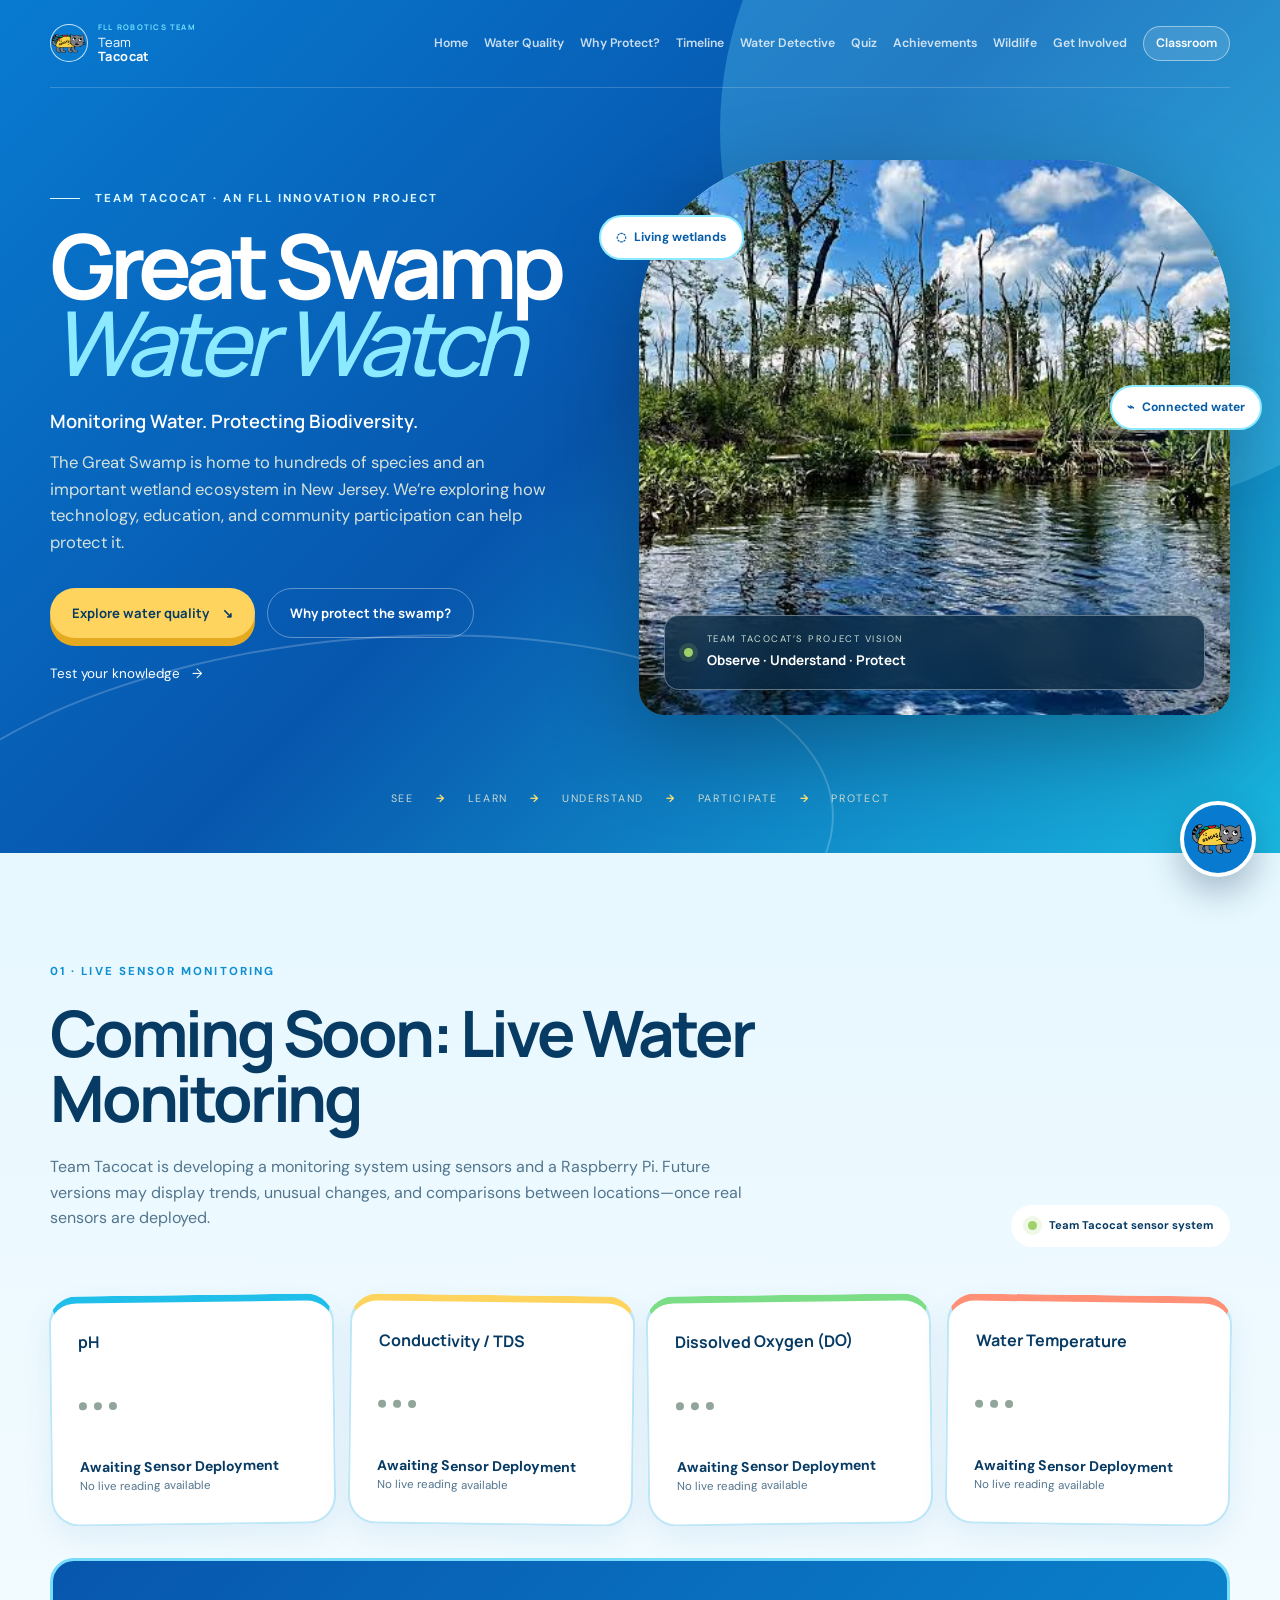
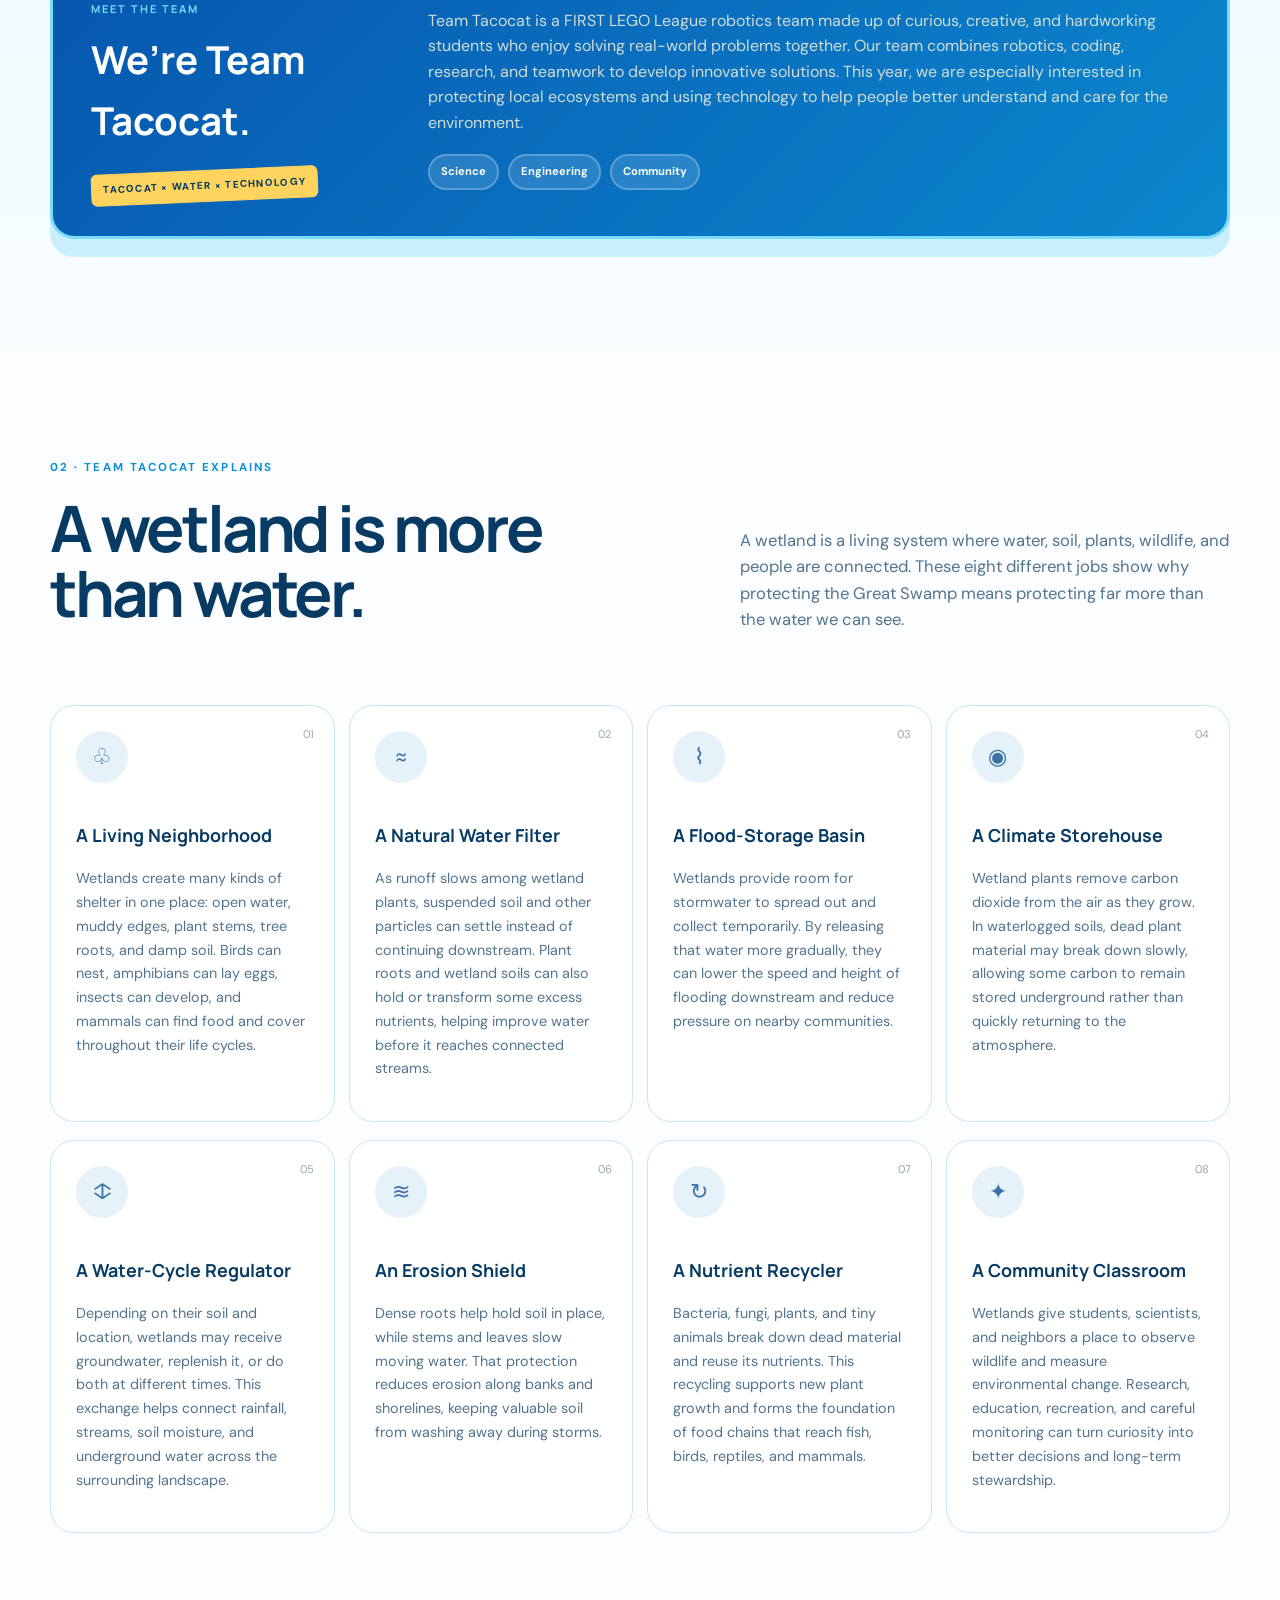
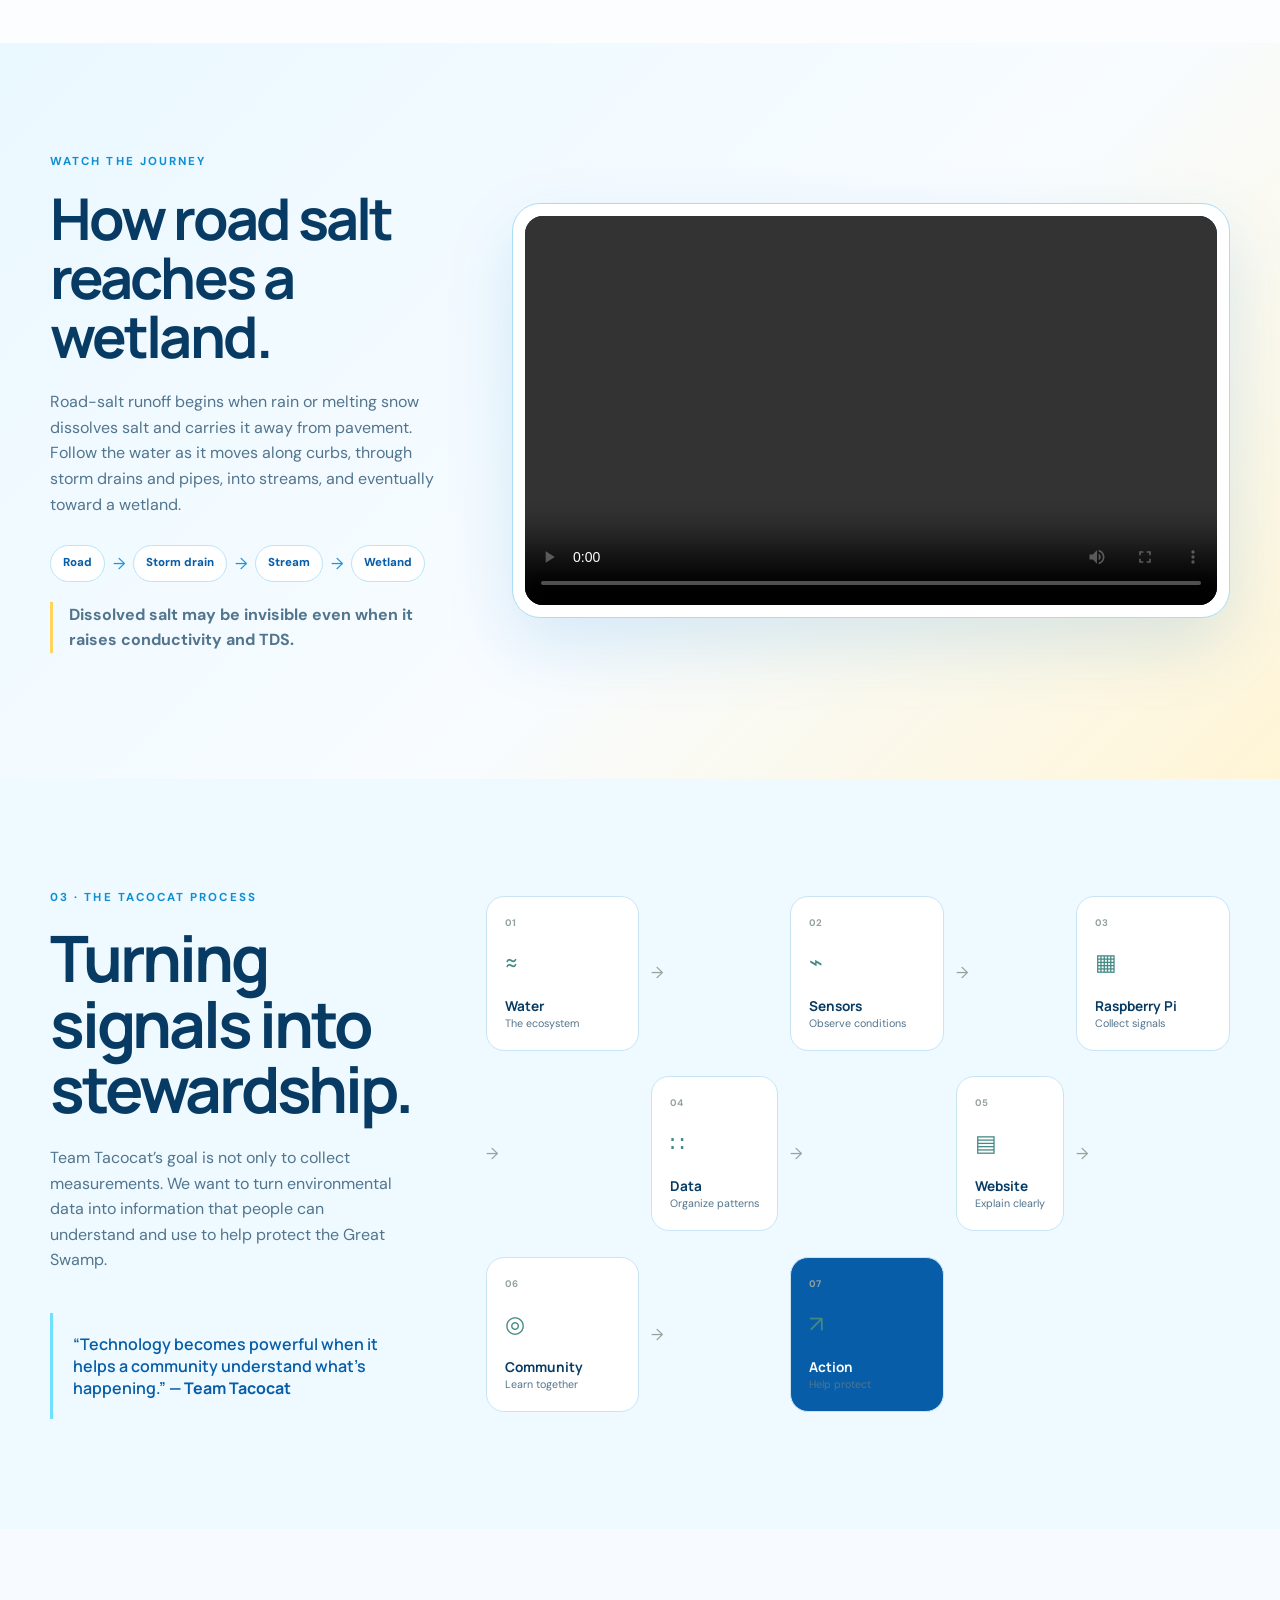
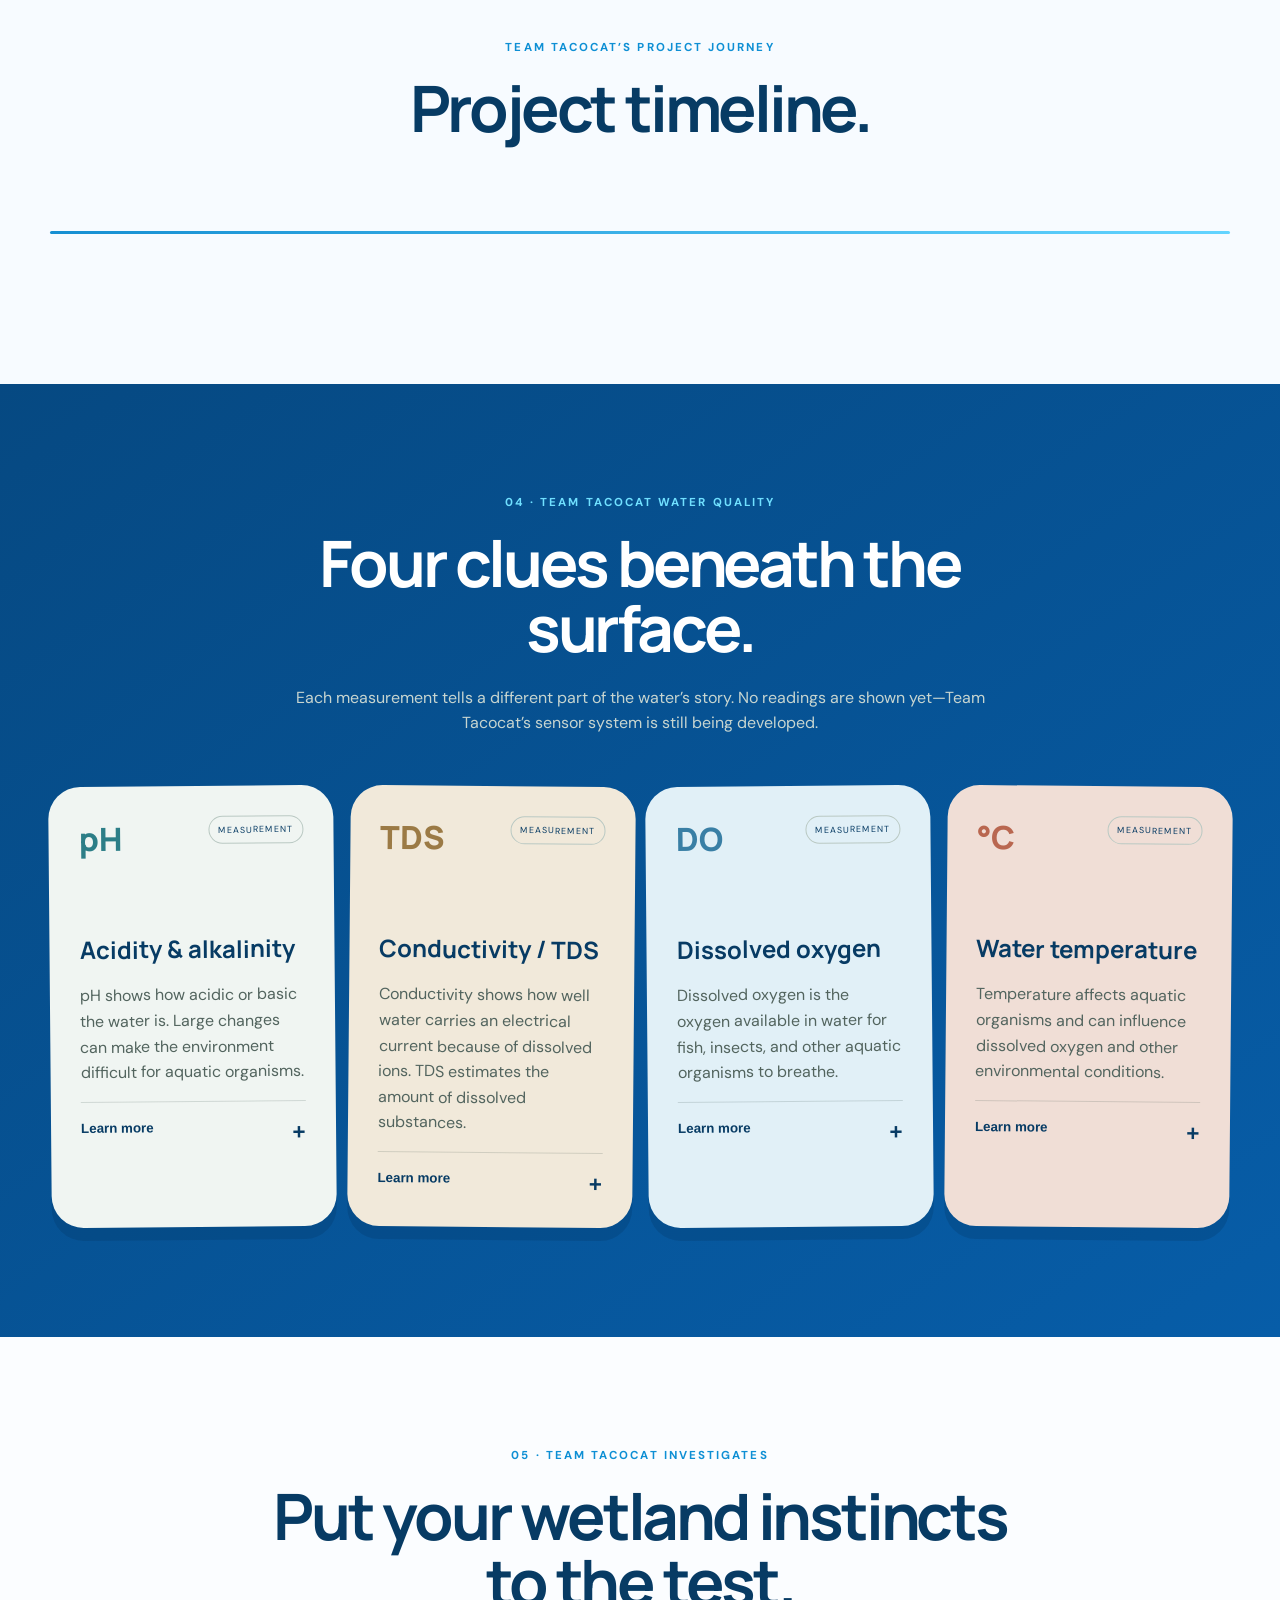
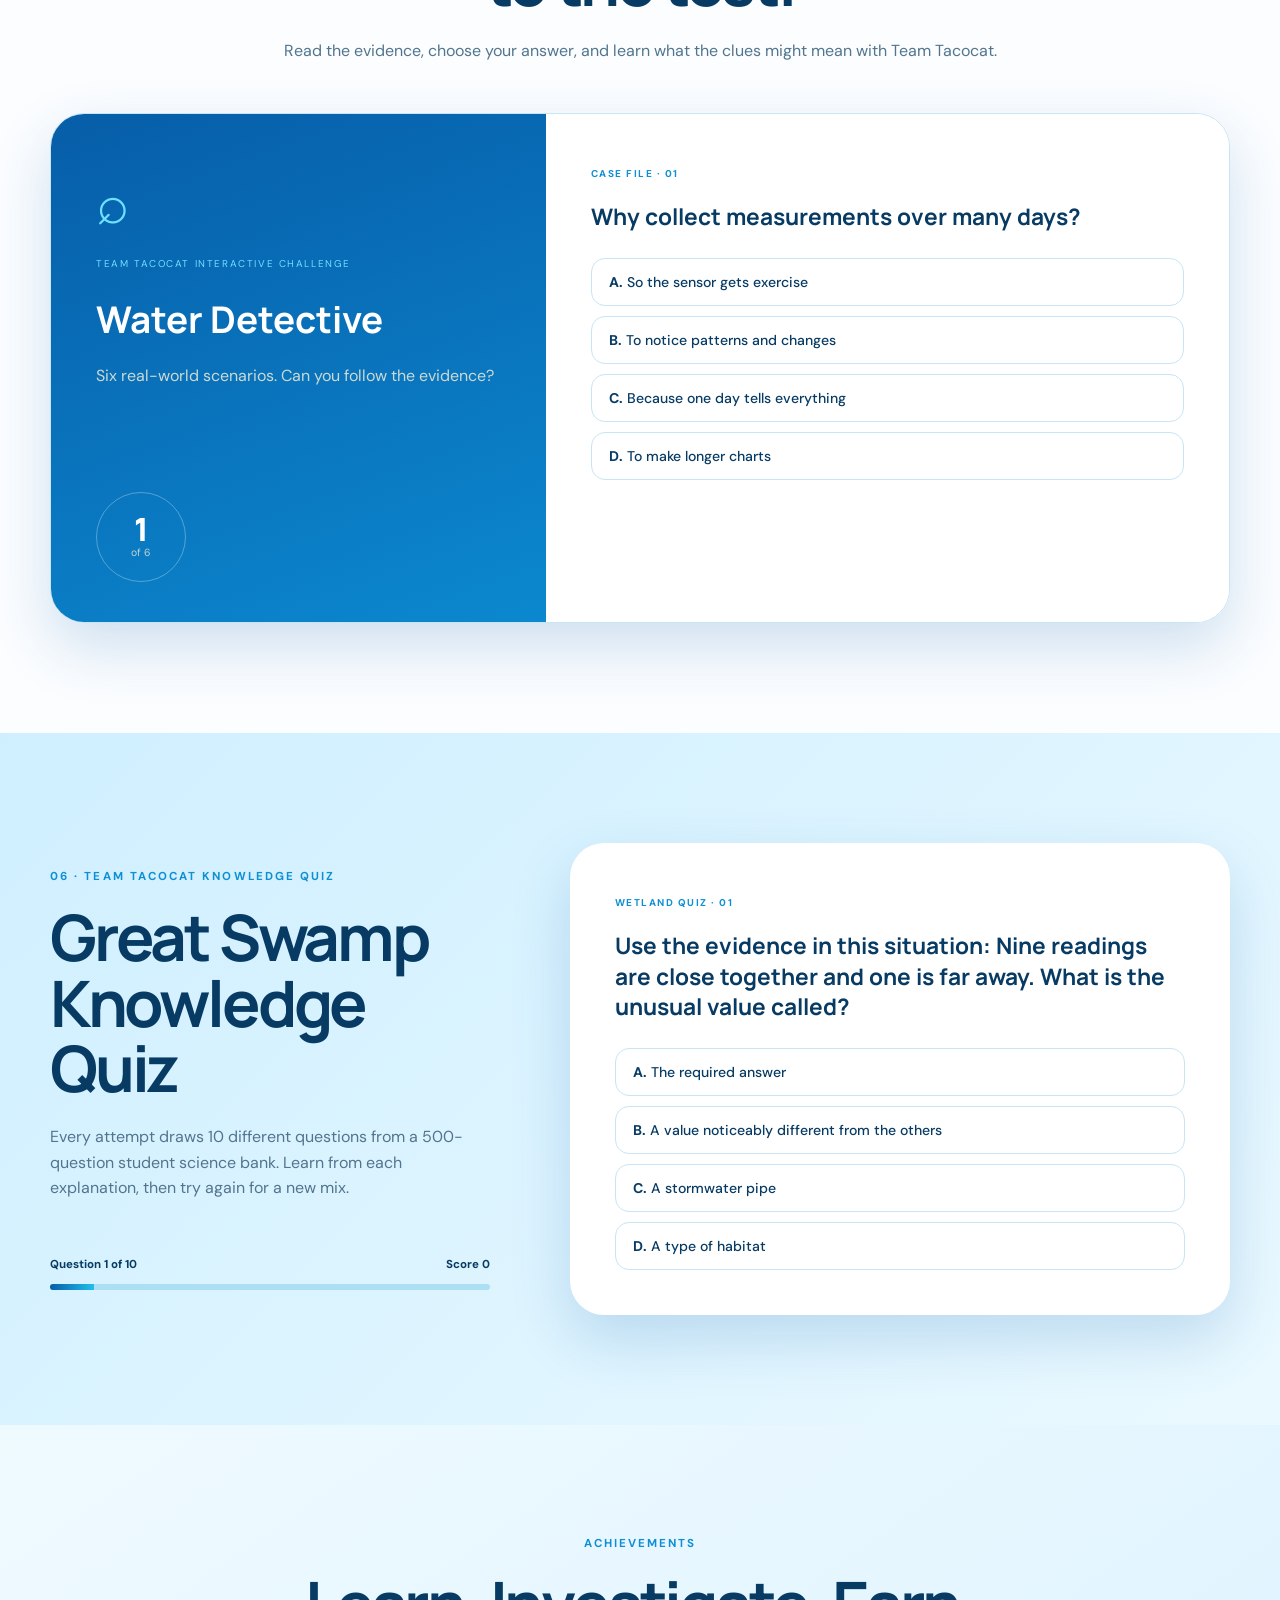
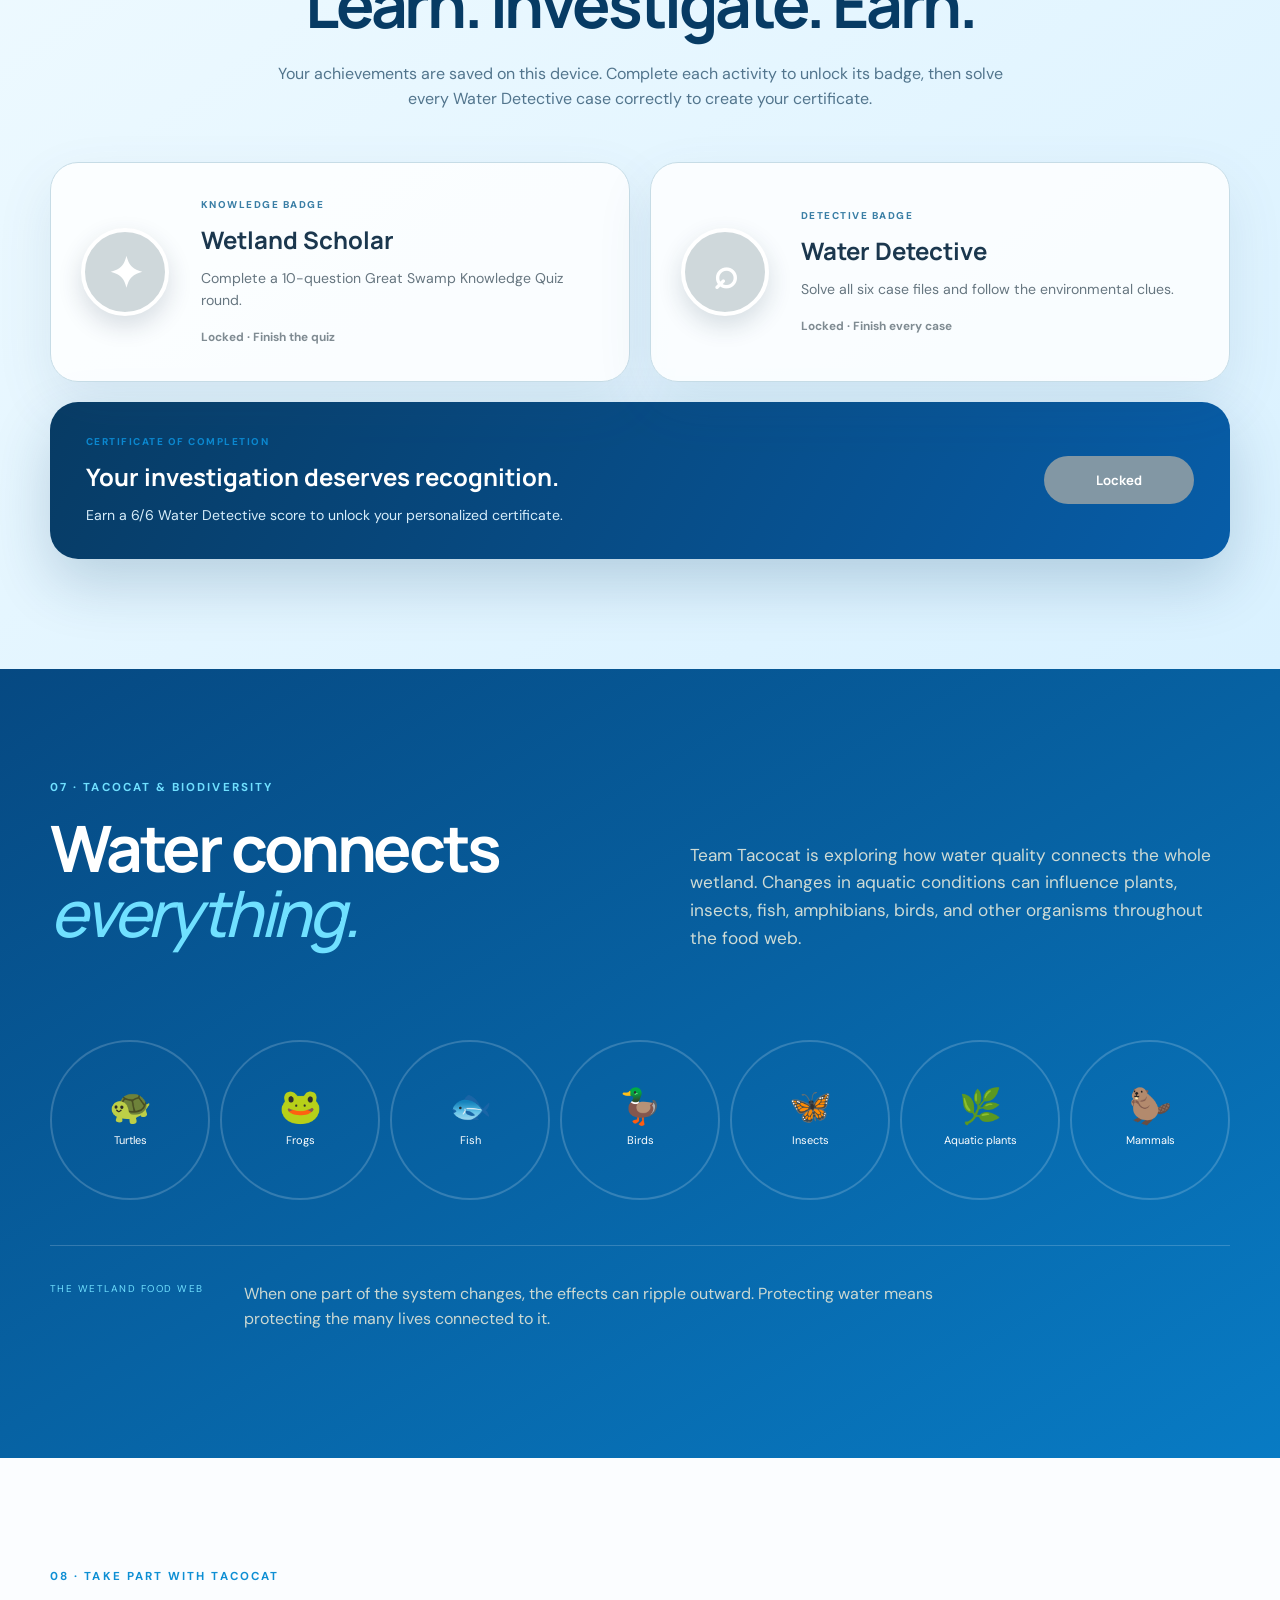
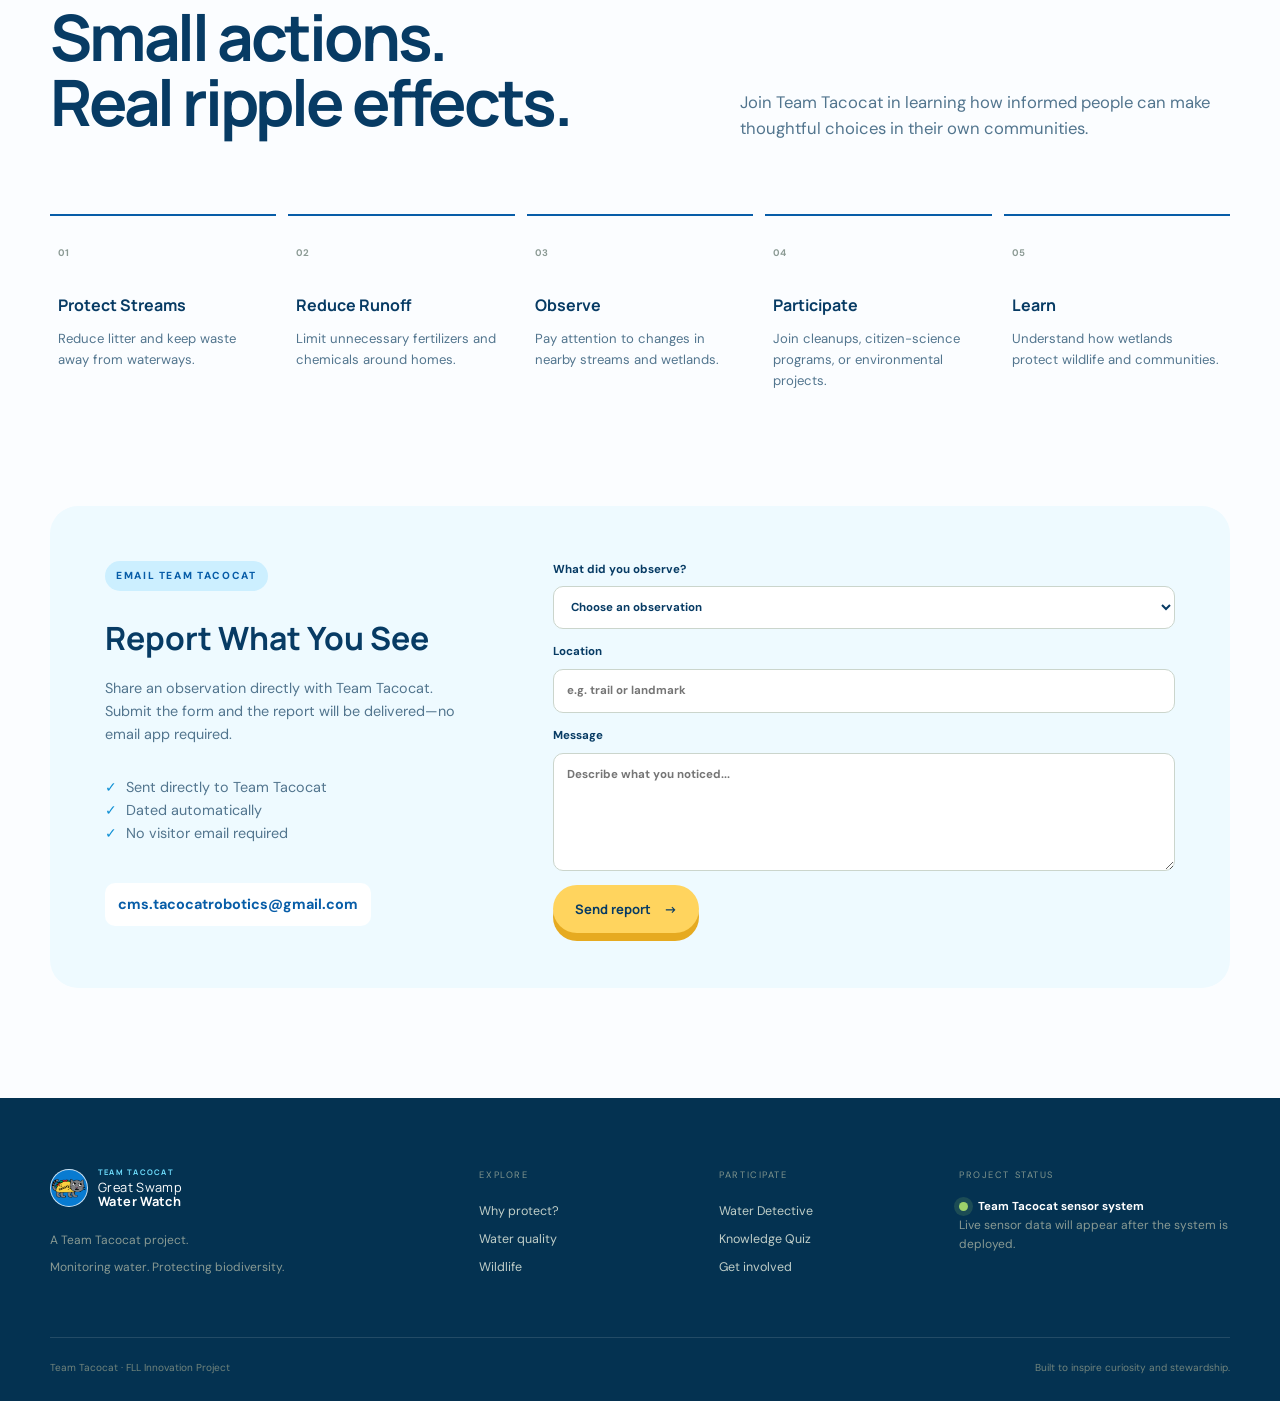
==== index.html @ 96c23ba5 "Fix TacoChat voice request cancellation and transcripts" ====
<!DOCTYPE html>
<html lang="en">
<head>
  <meta charset="utf-8">
  <meta name="viewport" content="width=device-width,initial-scale=1">
  <meta name="theme-color" content="#075da8">
  <meta name="description" content="Team Tacocat explores how water monitoring, education, and community action can help protect New Jersey's Great Swamp.">
  <meta name="apple-mobile-web-app-capable" content="yes">
  <meta name="apple-mobile-web-app-status-bar-style" content="default">
  <meta name="apple-mobile-web-app-title" content="Water Watch">
  <title>Great Swamp Water Watch | Team Tacocat</title>
  <link rel="preconnect" href="https://fonts.googleapis.com">
  <link rel="preconnect" href="https://fonts.gstatic.com" crossorigin>
  <link href="https://fonts.googleapis.com/css2?family=DM+Sans:wght@400;500;600;700&family=Manrope:wght@500;600;700;800&display=swap" rel="stylesheet">
  <link rel="icon" type="image/png" href="assets/pwa-icon-192.png">
  <link rel="manifest" href="manifest.webmanifest">
  <link rel="apple-touch-icon" href="assets/pwa-icon-192.png">
  <link rel="stylesheet" href="styles.css?v=9">
  <link rel="stylesheet" href="timeline.css">
  <link rel="stylesheet" href="monitor-modal.css?v=6">
  <link rel="stylesheet" href="tacochat.css?v=10">
</head>
<body>
  <a class="skip" href="#main">Skip to content</a>
  <header class="site-header" id="home">
    <nav class="nav wrap" aria-label="Primary navigation">
      <a class="brand" href="#home" aria-label="Team Tacocat home"><span class="brand-mark brand-mascot" aria-hidden="true"><img src="assets/tacocat-right.png" alt=""></span><span><small>FLL ROBOTICS TEAM</small>Team<br><b>Tacocat</b></span></a>
      <button class="menu-toggle" type="button" aria-expanded="false" aria-controls="nav-links"><span></span><span></span><span></span><span class="sr-only">Open menu</span></button>
      <div class="nav-links" id="nav-links">
        <a href="#home">Home</a><a href="#quality">Water Quality</a><a href="#protect">Why Protect?</a><a href="#timeline">Timeline</a><a href="#detective">Water Detective</a><a href="#quiz">Quiz</a><a href="#achievements">Achievements</a><a href="#wildlife">Wildlife</a><a href="#involved">Get Involved</a><a class="classroom-open" href="classroom.html">Classroom</a><button class="pwa-install" id="pwa-install" type="button" hidden>Install app</button>
      </div>
    </nav>
  </header>

  <main id="main">
    <section class="hero section-pad">
      <div class="hero-glow"></div>
      <div class="wrap hero-grid">
        <div class="hero-copy reveal">
          <div class="eyebrow"><span></span> Team Tacocat · An FLL Innovation Project</div>
          <h1>Great Swamp<br><em>Water Watch</em></h1>
          <p class="hero-tag">Monitoring Water. Protecting Biodiversity.</p>
          <p class="hero-text">The Great Swamp is home to hundreds of species and an important wetland ecosystem in New Jersey. We’re exploring how technology, education, and community participation can help protect it.</p>
          <div class="hero-actions"><a class="button primary" href="#quality">Explore water quality <span>↘</span></a><a class="button ghost" href="#protect">Why protect the swamp?</a></div>
          <a class="text-link" href="#detective">Test your knowledge <span>→</span></a>
        </div>
        <div class="hero-visual reveal delay-1">
          <div class="photo-frame"><img id="hero-image" src="assets/wetland.png" alt="A lush green wetland landscape in the Great Swamp" onerror="this.closest('.photo-frame').classList.add('fallback')"><div class="fallback-art"><div class="sun"></div><div class="reed r1"></div><div class="reed r2"></div><div class="reed r3"></div><div class="water-line"></div></div><div class="visual-label"><span class="pulse"></span><div><small>TEAM TACOCAT’S PROJECT VISION</small><strong>Observe · Understand · Protect</strong></div></div></div>
          <div class="species-chip chip-one">◌ <span>Living wetlands</span></div><div class="species-chip chip-two">⌁ <span>Connected water</span></div>
        </div>
      </div>
      <div class="story-strip wrap" role="img" aria-label="Our story"><span>See</span><b>→</b><span>Learn</span><b>→</b><span>Understand</span><b>→</b><span>Participate</span><b>→</b><span>Protect</span></div>
    </section>

    <section class="section-pad protect" id="protect">
      <div class="wrap">
        <div class="section-head split reveal"><div><div class="kicker">02 · TEAM TACOCAT EXPLAINS</div><h2>A wetland is more than water.</h2></div><p>A wetland is a living system where water, soil, plants, wildlife, and people are connected. These eight different jobs show why protecting the Great Swamp means protecting far more than the water we can see.</p></div>
        <div class="benefit-grid">
          <article class="benefit reveal"><div class="icon-circle">♧</div><span>01</span><h3>A Living Neighborhood</h3><p>Wetlands create many kinds of shelter in one place: open water, muddy edges, plant stems, tree roots, and damp soil. Birds can nest, amphibians can lay eggs, insects can develop, and mammals can find food and cover throughout their life cycles.</p></article>
          <article class="benefit reveal delay-1"><div class="icon-circle">≈</div><span>02</span><h3>A Natural Water Filter</h3><p>As runoff slows among wetland plants, suspended soil and other particles can settle instead of continuing downstream. Plant roots and wetland soils can also hold or transform some excess nutrients, helping improve water before it reaches connected streams.</p></article>
          <article class="benefit reveal delay-2"><div class="icon-circle">⌇</div><span>03</span><h3>A Flood-Storage Basin</h3><p>Wetlands provide room for stormwater to spread out and collect temporarily. By releasing that water more gradually, they can lower the speed and height of flooding downstream and reduce pressure on nearby communities.</p></article>
          <article class="benefit reveal delay-3"><div class="icon-circle">◉</div><span>04</span><h3>A Climate Storehouse</h3><p>Wetland plants remove carbon dioxide from the air as they grow. In waterlogged soils, dead plant material may break down slowly, allowing some carbon to remain stored underground rather than quickly returning to the atmosphere.</p></article>
          <article class="benefit reveal"><div class="icon-circle">↕</div><span>05</span><h3>A Water-Cycle Regulator</h3><p>Depending on their soil and location, wetlands may receive groundwater, replenish it, or do both at different times. This exchange helps connect rainfall, streams, soil moisture, and underground water across the surrounding landscape.</p></article>
          <article class="benefit reveal delay-1"><div class="icon-circle">≋</div><span>06</span><h3>An Erosion Shield</h3><p>Dense roots help hold soil in place, while stems and leaves slow moving water. That protection reduces erosion along banks and shorelines, keeping valuable soil from washing away during storms.</p></article>
          <article class="benefit reveal delay-2"><div class="icon-circle">↻</div><span>07</span><h3>A Nutrient Recycler</h3><p>Bacteria, fungi, plants, and tiny animals break down dead material and reuse its nutrients. This recycling supports new plant growth and forms the foundation of food chains that reach fish, birds, reptiles, and mammals.</p></article>
          <article class="benefit reveal delay-3"><div class="icon-circle">✦</div><span>08</span><h3>A Community Classroom</h3><p>Wetlands give students, scientists, and neighbors a place to observe wildlife and measure environmental change. Research, education, recreation, and careful monitoring can turn curiosity into better decisions and long-term stewardship.</p></article>
        </div>
      </div>
    </section>

    <section class="section-pad runoff-story" id="runoff-story">
      <div class="wrap runoff-layout">
        <div class="runoff-copy reveal">
          <div class="kicker">WATCH THE JOURNEY</div>
          <h2>How road salt reaches a wetland.</h2>
          <p>Road-salt runoff begins when rain or melting snow dissolves salt and carries it away from pavement. Follow the water as it moves along curbs, through storm drains and pipes, into streams, and eventually toward a wetland.</p>
          <div class="runoff-facts" role="img" aria-label="Road salt runoff path"><span>Road</span><i>→</i><span>Storm drain</span><i>→</i><span>Stream</span><i>→</i><span>Wetland</span></div>
          <p class="runoff-note">Dissolved salt may be invisible even when it raises conductivity and TDS.</p>
        </div>
        <div class="runoff-video reveal delay-1">
          <video controls preload="metadata" playsinline aria-label="Animated explanation of how road salt runoff travels from roads to wetlands">
            <source src="assets/road-salt-runoff-animation.mp4" type="video/mp4">
            Your browser does not support embedded video.
          </video>
        </div>
      </div>
    </section>

    <section class="section-pad quality" id="quality">
      <div class="wrap">
        <div class="section-head centered reveal"><div class="kicker light">04 · TEAM TACOCAT WATER QUALITY</div><h2>Four clues beneath the surface.</h2><p>Each measurement tells a different part of the water’s story. No readings are shown yet—Team Tacocat’s sensor system is still being developed.</p></div>
        <div class="quality-grid">
          <article class="quality-card reveal" data-color="blue"><div class="quality-top"><span class="quality-symbol">pH</span><span class="status-dot">MEASUREMENT</span></div><h3>Acidity &amp; alkalinity</h3><p>pH shows how acidic or basic the water is. Large changes can make the environment difficult for aquatic organisms.</p><button class="learn-more" type="button" aria-expanded="false">Learn more <span>+</span></button><div class="learn-detail"><p>Tracking pH over time can help reveal changes worth investigating. A single measurement cannot explain the cause.</p></div></article>
          <article class="quality-card reveal delay-1" data-color="sand"><div class="quality-top"><span class="quality-symbol">TDS</span><span class="status-dot">MEASUREMENT</span></div><h3>Conductivity / TDS</h3><p>Conductivity shows how well water carries an electrical current because of dissolved ions. TDS estimates the amount of dissolved substances.</p><button class="learn-more" type="button" aria-expanded="false">Learn more <span>+</span></button><div class="learn-detail"><p>Changes over time can point to shifts in dissolved materials entering the water. TDS is often estimated from conductivity.</p></div></article>
          <article class="quality-card reveal delay-2" data-color="green"><div class="quality-top"><span class="quality-symbol">DO</span><span class="status-dot">MEASUREMENT</span></div><h3>Dissolved oxygen</h3><p>Dissolved oxygen is the oxygen available in water for fish, insects, and other aquatic organisms to breathe.</p><button class="learn-more" type="button" aria-expanded="false">Learn more <span>+</span></button><div class="learn-detail"><p>DO can change with temperature, water movement, plant activity, and decomposition, so repeated measurements provide useful context.</p></div></article>
          <article class="quality-card reveal delay-3" data-color="coral"><div class="quality-top"><span class="quality-symbol">°C</span><span class="status-dot">MEASUREMENT</span></div><h3>Water temperature</h3><p>Temperature affects aquatic organisms and can influence dissolved oxygen and other environmental conditions.</p><button class="learn-more" type="button" aria-expanded="false">Learn more <span>+</span></button><div class="learn-detail"><p>Temperature naturally changes with time, season, shade, weather, and location—another reason trends are more useful than one reading.</p></div></article>
        </div>
      </div>
    </section>

    <section class="section-pad flow-section">
      <div class="wrap flow-layout">
        <div class="flow-copy reveal"><div class="kicker">03 · THE TACOCAT PROCESS</div><h2>Turning signals into stewardship.</h2><p>Team Tacocat’s goal is not only to collect measurements. We want to turn environmental data into information that people can understand and use to help protect the Great Swamp.</p><div class="quote">“Technology becomes powerful when it helps a community understand what’s happening.” <b>— Team Tacocat</b></div></div>
        <div class="flow" role="img" aria-label="Water flows to sensors, Raspberry Pi, data, website, community, and action">
          <div class="flow-item reveal"><b>01</b><span class="flow-icon">≈</span><strong>Water</strong><small>The ecosystem</small></div><i>→</i><div class="flow-item reveal delay-1"><b>02</b><span class="flow-icon">⌁</span><strong>Sensors</strong><small>Observe conditions</small></div><i>→</i><div class="flow-item reveal delay-2"><b>03</b><span class="flow-icon">▦</span><strong>Raspberry Pi</strong><small>Collect signals</small></div><i>→</i><div class="flow-item reveal"><b>04</b><span class="flow-icon">∷</span><strong>Data</strong><small>Organize patterns</small></div><i>→</i><div class="flow-item reveal delay-1"><b>05</b><span class="flow-icon">▤</span><strong>Website</strong><small>Explain clearly</small></div><i>→</i><div class="flow-item reveal delay-2"><b>06</b><span class="flow-icon">◎</span><strong>Community</strong><small>Learn together</small></div><i>→</i><div class="flow-item action reveal delay-3"><b>07</b><span class="flow-icon">↗</span><strong>Action</strong><small>Help protect</small></div>
        </div>
      </div>
    </section>

    <section class="section-pad timeline-section" id="timeline">
      <div class="wrap">
        <div class="section-head centered reveal">
          <div class="kicker">TEAM TACOCAT’S PROJECT JOURNEY</div>
          <h2>Project timeline.</h2>
        </div>
        <div class="project-timeline reveal" role="img" aria-label="Empty Team Tacocat project timeline"></div>
      </div>
    </section>

    <section class="section-pad monitoring" id="monitoring">
      <div class="wrap"><div class="monitor-head reveal"><div><div class="kicker">01 · LIVE SENSOR MONITORING</div><h2>Coming Soon: Live Water Monitoring</h2><p>Team Tacocat is developing a monitoring system using sensors and a Raspberry Pi. Future versions may display trends, unusual changes, and comparisons between locations—once real sensors are deployed.</p></div><span class="dev-badge"><i></i> Team Tacocat sensor system</span></div>
        <div class="monitor-grid"><button class="sensor-card" type="button" data-monitor-open="ph" aria-haspopup="dialog"><span>pH</span><span class="waiting" aria-hidden="true"><i></i><i></i><i></i></span><strong>Awaiting Sensor Deployment</strong><small>No live reading available</small><em>Open monitor ↗</em></button><button class="sensor-card" type="button" data-monitor-open="conductivity" aria-haspopup="dialog"><span>Conductivity / TDS</span><span class="waiting" aria-hidden="true"><i></i><i></i><i></i></span><strong>Awaiting Sensor Deployment</strong><small>No live reading available</small><em>Open monitor ↗</em></button><button class="sensor-card" type="button" data-monitor-open="oxygen" aria-haspopup="dialog"><span>Dissolved Oxygen (DO)</span><span class="waiting" aria-hidden="true"><i></i><i></i><i></i></span><strong>Awaiting Sensor Deployment</strong><small>No live reading available</small><em>Open monitor ↗</em></button><button class="sensor-card" type="button" data-monitor-open="temperature" aria-haspopup="dialog"><span>Water Temperature</span><span class="waiting" aria-hidden="true"><i></i><i></i><i></i></span><strong>Awaiting Sensor Deployment</strong><small>No live reading available</small><em>Open monitor ↗</em></button></div>
        <div class="team-intro reveal">
          <div><span class="team-label">Meet the team</span><h3>We’re Team Tacocat.</h3><span class="tacocat-stamp">TACOCAT × WATER × TECHNOLOGY</span></div>
          <div><p>Team Tacocat is a FIRST LEGO League robotics team made up of curious, creative, and hardworking students who enjoy solving real-world problems together. Our team combines robotics, coding, research, and teamwork to develop innovative solutions. This year, we are especially interested in protecting local ecosystems and using technology to help people better understand and care for the environment.</p><div class="team-values" role="group" aria-label="Team Tacocat focus areas"><span>Science</span><span>Engineering</span><span>Community</span></div></div>
        </div>
      </div>
    </section>

    <div class="monitor-modal" id="sensor-monitor-modal" hidden>
      <div class="monitor-dialog" role="dialog" aria-modal="true" aria-label="Water Quality Monitor" tabindex="-1">
        <button class="monitor-close" type="button" aria-label="Close water quality monitor">×</button>
        <iframe class="monitor-frame" title="Team Tacocat water quality monitor" src="water-quality-monitor.html?v=7"></iframe>
      </div>
    </div>

    <aside class="tacochat" id="tacochat-panel" role="dialog" aria-modal="true" aria-label="TacoChat" hidden>
      <header class="tacochat-header">
        <span class="tacochat-avatar" aria-hidden="true"><img src="assets/tacocat-right.png" alt=""></span>
        <div><strong>TacoChat</strong></div>
        <button class="tacochat-speak-toggle" id="tacochat-speak-toggle" type="button" aria-label="Read TacoChat answers aloud" aria-pressed="false" title="Read answers aloud">🔈</button>
        <button class="tacochat-close" type="button" aria-label="Close TacoChat">×</button>
      </header>
      <div class="tacochat-messages" id="tacochat-messages" aria-live="polite">
        <div class="tacochat-empty" id="tacochat-empty">
          <div class="tacochat-meow">Meow!</div>
          <img src="assets/tacocat-right.png" alt="Team Tacocat’s taco cat mascot">
          <h2>Hello</h2>
          <p>Ask anything to begin</p>
          <div class="tacochat-suggestions" role="group" aria-label="Suggested questions">
            <button type="button" data-question="What is dissolved oxygen?">What is dissolved oxygen?</button>
            <button type="button" data-question="Tell me about Team Tacocat">Tell me about Team Tacocat</button>
            <button type="button" data-question="How does road salt reach wetlands?">How does road salt reach wetlands?</button>
            <button type="button" data-question="How does your monitoring system work?">How does your monitoring system work?</button>
          </div>
        </div>
      </div>
      <form class="tacochat-form" id="tacochat-form">
        <label class="sr-only" for="tacochat-input">Write your message</label>
        <button class="tacochat-mic" id="tacochat-mic" type="button" aria-label="Ask with your voice" aria-pressed="false" title="Ask with your voice"><span aria-hidden="true">🎙</span></button>
        <input id="tacochat-input" name="message" type="text" maxlength="300" autocomplete="off" placeholder="Write Your Message...">
        <button type="submit" aria-label="Send message"><span>➜</span></button>
      </form>
    </aside>

    <button class="tacochat-launcher" id="tacochat-launcher" type="button" aria-label="Open TacoChat" aria-expanded="false" aria-controls="tacochat-panel">
      <img src="assets/tacocat-right.png" alt="">
      <span>Chat with TacoChat</span>
    </button>

    <section class="section-pad games" id="detective">
      <div class="wrap"><div class="section-head centered reveal"><div class="kicker">05 · TEAM TACOCAT INVESTIGATES</div><h2>Put your wetland instincts to the test.</h2><p>Read the evidence, choose your answer, and learn what the clues might mean with Team Tacocat.</p></div>
        <div class="game-shell reveal"><div class="game-intro"><div class="detective-mark">⌕</div><span>TEAM TACOCAT INTERACTIVE CHALLENGE</span><h3>Water Detective</h3><p>Six real-world scenarios. Can you follow the evidence?</p><div class="score-ring"><span id="detective-number">1</span><small id="detective-total">of 6</small></div></div><div class="game-panel" id="detective-game"></div></div>
      </div>
    </section>

    <section class="section-pad quiz-section" id="quiz">
      <div class="wrap quiz-layout"><div class="quiz-copy reveal"><div class="kicker">06 · TEAM TACOCAT KNOWLEDGE QUIZ</div><h2>Great Swamp<br>Knowledge Quiz</h2><p>Every attempt draws 10 different questions from a 500-question student science bank. Learn from each explanation, then try again for a new mix.</p><div class="quiz-progress"><div><span id="quiz-label">Question 1 of 10</span><b id="quiz-score-label">Score 0</b></div><div class="track"><i id="quiz-bar"></i></div></div></div><div class="quiz-card reveal delay-1" id="knowledge-game"></div></div>
    </section>

    <section class="section-pad achievements" id="achievements">
      <div class="wrap">
        <div class="section-head centered reveal"><div class="kicker">ACHIEVEMENTS</div><h2>Learn. Investigate. Earn.</h2><p>Your achievements are saved on this device. Complete each activity to unlock its badge, then solve every Water Detective case correctly to create your certificate.</p></div>
        <div class="achievement-grid">
          <article class="achievement-card" data-achievement="knowledge"><div class="achievement-emblem" aria-hidden="true">✦</div><div><span>KNOWLEDGE BADGE</span><h3>Wetland Scholar</h3><p>Complete a 10-question Great Swamp Knowledge Quiz round.</p><strong class="achievement-status">Locked · Finish the quiz</strong></div></article>
          <article class="achievement-card" data-achievement="detective"><div class="achievement-emblem" aria-hidden="true">⌕</div><div><span>DETECTIVE BADGE</span><h3>Water Detective</h3><p>Solve all six case files and follow the environmental clues.</p><strong class="achievement-status">Locked · Finish every case</strong></div></article>
          <article class="certificate-unlock" id="certificate-unlock"><div><span>CERTIFICATE OF COMPLETION</span><h3>Your investigation deserves recognition.</h3><p id="certificate-status">Earn a 6/6 Water Detective score to unlock your personalized certificate.</p></div><button class="button certificate-button" id="open-certificate" type="button" disabled>Locked</button></article>
        </div>
      </div>
    </section>

    <section class="section-pad wildlife" id="wildlife">
      <div class="wrap"><div class="wildlife-lead reveal"><div><div class="kicker light">07 · TACOCAT &amp; BIODIVERSITY</div><h2>Water connects<br><em>everything.</em></h2></div><p>Team Tacocat is exploring how water quality connects the whole wetland. Changes in aquatic conditions can influence plants, insects, fish, amphibians, birds, and other organisms throughout the food web.</p></div>
        <div class="species-row"><div class="species"><b aria-hidden="true">🐢</b><span>Turtles</span></div><div class="species"><b aria-hidden="true">🐸</b><span>Frogs</span></div><div class="species"><b aria-hidden="true">🐟</b><span>Fish</span></div><div class="species"><b aria-hidden="true">🦆</b><span>Birds</span></div><div class="species"><b aria-hidden="true">🦋</b><span>Insects</span></div><div class="species"><b aria-hidden="true">🌿</b><span>Aquatic plants</span></div><div class="species"><b aria-hidden="true">🦫</b><span>Mammals</span></div></div>
        <div class="foodweb-note reveal"><span>THE WETLAND FOOD WEB</span><p>When one part of the system changes, the effects can ripple outward. Protecting water means protecting the many lives connected to it.</p></div>
      </div>
    </section>

    <section class="section-pad involved" id="involved">
      <div class="wrap"><div class="section-head split reveal"><div><div class="kicker">08 · TAKE PART WITH TACOCAT</div><h2>Small actions.<br>Real ripple effects.</h2></div><p>Join Team Tacocat in learning how informed people can make thoughtful choices in their own communities.</p></div>
        <div class="actions-grid"><article><b>01</b><h3>Protect Streams</h3><p>Reduce litter and keep waste away from waterways.</p></article><article><b>02</b><h3>Reduce Runoff</h3><p>Limit unnecessary fertilizers and chemicals around homes.</p></article><article><b>03</b><h3>Observe</h3><p>Pay attention to changes in nearby streams and wetlands.</p></article><article><b>04</b><h3>Participate</h3><p>Join cleanups, citizen-science programs, or environmental projects.</p></article><article><b>05</b><h3>Learn</h3><p>Understand how wetlands protect wildlife and communities.</p></article></div>
        <div class="report-layout reveal"><div class="report-copy"><span class="report-label">EMAIL TEAM TACOCAT</span><h3>Report What You See</h3><p>Share an observation directly with Team Tacocat. Submit the form and the report will be delivered—no email app required.</p><ul><li>Sent directly to Team Tacocat</li><li>Dated automatically</li><li>No visitor email required</li></ul><p class="report-address">cms.tacocatrobotics@gmail.com</p></div><form id="report-form" action="https://formspree.io/f/xkjogwky" method="POST"><label>What did you observe?<select id="report-observation" name="observation" required><option value="">Choose an observation</option><option>Trash</option><option>Unusual algae</option><option>Cloudy or muddy water</option><option>Unusual water color</option><option>Bad smell</option><option>Wildlife</option><option>Dead or sick wildlife</option><option>Flooding</option><option>Other</option></select></label><label>Location<input id="report-location" name="location" type="text" required placeholder="e.g. trail or landmark" autocomplete="off"></label><label>Message<textarea id="report-message" name="user-message" required rows="5" placeholder="Describe what you noticed..."></textarea></label><button class="button primary" type="submit">Send report <span>→</span></button><div class="form-success" role="status">Report sent successfully. Thank you for helping Team Tacocat!</div><div class="form-error" role="alert">The report could not be sent. Please check your connection and try again.</div></form></div>
      </div>
    </section>

  </main>

  <dialog class="certificate-dialog" id="certificate-dialog" aria-labelledby="certificate-title">
    <div class="certificate-controls">
      <label>Name on certificate<input id="certificate-name" type="text" maxlength="60" autocomplete="name" placeholder="Enter your name"></label>
      <button class="button primary" id="print-certificate" type="button" disabled>Print or save PDF</button>
      <button class="certificate-close" type="button" aria-label="Close certificate">×</button>
    </div>
    <article class="certificate-sheet" id="certificate-sheet">
      <div class="certificate-corner corner-one"></div><div class="certificate-corner corner-two"></div>
      <header><img src="assets/tacocat-right.png" alt=""><div><span>TEAM TACOCAT · FLL TEAM #34043</span><strong>Great Swamp Water Watch</strong></div></header>
      <div class="certificate-mark" aria-hidden="true">⌕</div>
      <p class="certificate-overline">CERTIFICATE OF COMPLETION</p>
      <h2 id="certificate-title">Great Swamp Water Detective</h2>
      <p class="certificate-presented">This certificate is proudly presented to</p>
      <div class="certificate-recipient" id="certificate-recipient">Your Name</div>
      <p class="certificate-copy">for completing all six Water Detective case files and demonstrating curiosity, careful observation, and an understanding of how water-quality clues help us care for wetlands.</p>
      <div class="certificate-footer"><div><span id="certificate-date"></span><b>Date completed</b></div><div class="certificate-seal"><span>6/6</span><small>CASES<br>COMPLETE</small></div><div><span>Team Tacocat</span><b>FLL Robotics Team #34043</b></div></div>
    </article>
  </dialog>
  <footer><div class="wrap footer-grid"><div><a class="brand footer-brand" href="#home"><span class="brand-mark brand-mascot" aria-hidden="true"><img src="assets/tacocat-right.png" alt=""></span><span><small>TEAM TACOCAT</small>Great Swamp<br><b>Water Watch</b></span></a><p class="footer-project-copy"><span>A Team Tacocat project.</span><span>Monitoring water. Protecting biodiversity.</span></p></div><div><span>EXPLORE</span><a href="#protect">Why protect?</a><a href="#quality">Water quality</a><a href="#wildlife">Wildlife</a></div><div><span>PARTICIPATE</span><a href="#detective">Water Detective</a><a href="#quiz">Knowledge Quiz</a><a href="#involved">Get involved</a></div><div class="footer-note"><span>PROJECT STATUS</span><b><i></i> Team Tacocat sensor system</b><p>Live sensor data will appear after the system is deployed.</p></div></div><div class="wrap footer-bottom"><span>Team Tacocat · FLL Innovation Project</span><span>Built to inspire curiosity and stewardship.</span></div></footer>
  <script src="question-bank.js?v=2"></script>
  <script src="script.js?v=12"></script>
  <script src="tacochat.js?v=22"></script>
</body>
</html>
---- styles.css ----
:root{--forest:#123b31;--deep:#0b2c25;--moss:#617b48;--leaf:#a8c875;--water:#79c6d3;--cream:#f6f3e9;--paper:#fffdf8;--ink:#16332c;--muted:#65756f;--line:#d9e1d8;--sun:#e6b967;--coral:#e58e73;--radius:24px;--shadow:0 25px 70px rgba(18,59,49,.12)}*{box-sizing:border-box}html{scroll-behavior:smooth}body{margin:0;background:var(--paper);color:var(--ink);font-family:"DM Sans",sans-serif;line-height:1.6}h1,h2,h3,p{margin-top:0}h1,h2,h3,.brand{font-family:Manrope,sans-serif}h2{font-size:clamp(2.2rem,5vw,4.3rem);line-height:1.02;letter-spacing:-.05em;margin-bottom:24px}.wrap{width:min(1180px,calc(100% - 40px));margin:auto}.section-pad{padding:110px 0}.skip{position:fixed;left:20px;top:-60px;background:white;color:var(--forest);padding:12px 18px;z-index:1000}.skip:focus{top:15px}.sr-only{position:absolute;width:1px;height:1px;overflow:hidden;clip:rect(0,0,0,0)}.site-header{position:absolute;top:0;left:0;right:0;z-index:20;color:white}.nav{height:88px;display:flex;align-items:center;justify-content:space-between;border-bottom:1px solid rgba(255,255,255,.18)}.brand{display:flex;align-items:center;gap:10px;color:inherit;text-decoration:none;font-size:.8rem;line-height:1.15;letter-spacing:.03em}.brand-mark{display:grid;place-items:center;width:38px;height:38px;border:1px solid currentColor;border-radius:50%;font-size:1.5rem}.nav-links{display:flex;align-items:center;gap:23px}.nav-links a{color:inherit;text-decoration:none;font-size:.77rem;font-weight:600;opacity:.78;transition:.2s}.nav-links a:hover{opacity:1}.menu-toggle{display:none}.hero{position:relative;min-height:800px;padding-top:160px;padding-bottom:46px;background:linear-gradient(135deg,#0d342b 0%,#173f35 55%,#335846 100%);color:white;overflow:hidden}.hero:after{content:"";position:absolute;inset:auto -10% -220px;width:75%;height:430px;border:1px solid rgba(255,255,255,.1);border-radius:50%;transform:rotate(-6deg)}.hero-glow{position:absolute;width:700px;height:700px;right:-200px;top:-250px;border-radius:50%;background:rgba(131,190,169,.16);filter:blur(3px)}.hero-grid{display:grid;grid-template-columns:.93fr 1.07fr;gap:75px;align-items:center;position:relative;z-index:2}.eyebrow,.kicker{font-size:.72rem;letter-spacing:.18em;font-weight:700;text-transform:uppercase;color:var(--moss);margin-bottom:18px}.eyebrow{color:#c9ddbd}.eyebrow span{display:inline-block;width:30px;height:1px;background:currentColor;vertical-align:middle;margin-right:10px}.hero h1{font-size:clamp(3.6rem,7vw,6.8rem);line-height:.86;letter-spacing:-.07em;margin:0 0 28px}.hero h1 em,.wildlife h2 em{font-weight:500;color:var(--leaf)}.hero-tag{font:600 1.15rem Manrope;margin-bottom:15px}.hero-text{color:#d6e2dc;max-width:600px;font-size:1.04rem}.hero-actions{display:flex;gap:12px;margin:32px 0 22px}.button{display:inline-flex;align-items:center;justify-content:center;gap:13px;border:0;border-radius:100px;padding:15px 22px;text-decoration:none;font:700 .82rem Manrope;cursor:pointer;transition:.25s}.button.primary{background:var(--leaf);color:var(--deep)}.button.primary:hover{transform:translateY(-2px);background:#badb83}.button.ghost{border:1px solid rgba(255,255,255,.35);color:white;background:transparent}.button.ghost:hover{background:rgba(255,255,255,.08)}.text-link{color:white;font-size:.84rem;text-decoration:none}.text-link span{margin-left:8px}.hero-visual{position:relative}.photo-frame{position:relative;height:555px;border-radius:160px 160px 26px 26px;overflow:hidden;box-shadow:0 30px 90px rgba(0,0,0,.28);background:linear-gradient(#9ccfc9,#416b57)}.photo-frame img{width:100%;height:100%;object-fit:cover;display:block}.fallback-art{display:none;position:absolute;inset:0;background:linear-gradient(#96c7bd 0 42%,#9bb77a 43% 55%,#40664f 56%)}.photo-frame.fallback .fallback-art{display:block}.photo-frame.fallback img{display:none}.sun{position:absolute;width:90px;height:90px;border-radius:50%;background:#f5d895;top:80px;right:90px;box-shadow:0 0 80px #fff1b2}.water-line{position:absolute;left:0;right:0;bottom:0;height:42%;background:linear-gradient(160deg,#75bac3,#244d46);clip-path:polygon(0 12%,100% 0,100% 100%,0 100%)}.reed{position:absolute;bottom:80px;width:5px;background:#273f2b;border-radius:5px}.reed:after{content:"";position:absolute;width:28px;height:12px;background:#587649;border-radius:100% 0;left:3px;top:35px}.r1{height:180px;left:18%}.r2{height:140px;left:26%}.r3{height:205px;right:14%}.visual-label{position:absolute;left:25px;right:25px;bottom:25px;padding:16px 19px;border:1px solid rgba(255,255,255,.35);border-radius:15px;background:rgba(12,48,40,.76);backdrop-filter:blur(12px);display:flex;align-items:center;gap:14px}.visual-label small{display:block;color:#c9dfd2;font-size:.59rem;letter-spacing:.16em}.visual-label strong{font-family:Manrope;font-size:.84rem}.pulse,.dev-badge i,.footer-note i{width:9px;height:9px;border-radius:50%;background:#9ed16a;box-shadow:0 0 0 5px rgba(158,209,106,.16)}.species-chip{position:absolute;display:flex;align-items:center;gap:8px;background:var(--cream);color:var(--forest);padding:11px 15px;border-radius:100px;box-shadow:var(--shadow);font-size:.76rem;font-weight:700}.chip-one{top:55px;left:-40px}.chip-two{right:-32px;top:225px}.story-strip{position:relative;z-index:2;display:flex;justify-content:center;gap:22px;margin-top:75px;text-transform:uppercase;font-size:.67rem;letter-spacing:.16em;color:#c9d8d1}.story-strip b{color:var(--leaf)}.section-head.split{display:grid;grid-template-columns:1.1fr .9fr;gap:90px;align-items:end;margin-bottom:55px}.section-head.split p{font-size:1.04rem;color:var(--muted)}.benefit-grid{display:grid;grid-template-columns:repeat(4,1fr);gap:14px}.benefit{min-height:285px;border:1px solid var(--line);border-radius:var(--radius);padding:25px;position:relative;transition:.25s;background:white}.benefit:hover{transform:translateY(-6px);box-shadow:var(--shadow);border-color:transparent}.benefit>span{position:absolute;right:20px;top:20px;color:#9ba9a3;font-size:.7rem}.icon-circle{width:52px;height:52px;display:grid;place-items:center;background:#edf2e6;color:var(--moss);border-radius:50%;font-size:1.4rem;margin-bottom:50px}.benefit h3{font-size:1.12rem}.benefit p{color:var(--muted);font-size:.9rem}.quality{background:var(--deep);color:white}.section-head.centered{text-align:center;max-width:760px;margin:0 auto 50px}.section-head.centered p{color:#c7d5d0}.kicker.light{color:var(--leaf)}.quality-grid{display:grid;grid-template-columns:repeat(3,1fr);gap:18px}.quality-card{border-radius:var(--radius);padding:30px;background:#f0f5f2;color:var(--ink);min-height:430px}.quality-card[data-color="sand"]{background:#f1e9da}.quality-card[data-color="coral"]{background:#f0ded6}.quality-top{display:flex;align-items:flex-start;justify-content:space-between;margin-bottom:70px}.quality-symbol{font:800 2rem Manrope;color:#2c7e87}.quality-card[data-color="sand"] .quality-symbol{color:#9b7a45}.quality-card[data-color="coral"] .quality-symbol{color:#b96750}.status-dot{font-size:.55rem;letter-spacing:.13em;border:1px solid #bac9c3;border-radius:100px;padding:6px 9px}.quality-card h3{font-size:1.5rem;margin-bottom:14px}.quality-card p{color:#52645e}.learn-more{border:0;border-top:1px solid rgba(22,51,44,.15);padding:18px 0 0;background:transparent;width:100%;display:flex;justify-content:space-between;font-weight:700;color:var(--ink);cursor:pointer}.learn-more span{font-size:1.4rem;transition:.25s}.quality-card.open .learn-more span{transform:rotate(45deg)}.learn-detail{display:grid;grid-template-rows:0fr;transition:.3s}.learn-detail p{overflow:hidden;margin:0;padding-top:0;font-size:.88rem}.quality-card.open .learn-detail{grid-template-rows:1fr}.quality-card.open .learn-detail p{padding-top:15px}.flow-section{background:var(--cream)}.flow-layout{display:grid;grid-template-columns:.65fr 1.35fr;gap:75px}.flow-copy p{color:var(--muted)}.quote{margin-top:40px;padding:20px;border-left:3px solid var(--leaf);font:600 1rem Manrope;color:var(--forest)}.flow{display:grid;grid-template-columns:1fr auto 1fr auto 1fr;align-items:center;gap:12px}.flow-item{background:white;border:1px solid var(--line);border-radius:18px;padding:18px;min-height:155px;display:flex;flex-direction:column}.flow-item b{font-size:.6rem;color:#94a29d}.flow-icon{font-size:1.45rem;color:#448a84;margin:14px 0 auto}.flow-item strong{font:700 .85rem Manrope}.flow-item small{color:var(--muted);font-size:.67rem}.flow>i{font-style:normal;color:#92a49b}.flow-item.action{background:var(--forest);color:white}.monitoring{background:#e9efe7}.monitor-head{display:flex;justify-content:space-between;gap:60px;align-items:end}.monitor-head>div{max-width:720px}.monitor-head p{color:var(--muted)}.dev-badge{display:flex;align-items:center;gap:12px;background:white;padding:12px 17px;border-radius:100px;font-size:.7rem;font-weight:700;white-space:nowrap}.monitor-grid{display:grid;grid-template-columns:repeat(3,1fr);gap:18px;margin-top:48px}.monitor-grid article{padding:27px;border:1px solid #cad6cc;background:rgba(255,255,255,.56);border-radius:20px}.monitor-grid article>span{font:700 1rem Manrope}.monitor-grid strong,.monitor-grid small{display:block}.monitor-grid strong{font-size:.88rem}.monitor-grid small{color:var(--muted);font-size:.72rem}.waiting{height:100px;display:flex;align-items:center;gap:7px}.waiting i{width:8px;height:8px;border-radius:50%;background:#91a59b;animation:wait 1.5s infinite}.waiting i:nth-child(2){animation-delay:.2s}.waiting i:nth-child(3){animation-delay:.4s}@keyframes wait{50%{opacity:.3;transform:translateY(-4px)}}.games{background:var(--paper)}.games .section-head p{color:var(--muted)}.game-shell{display:grid;grid-template-columns:.42fr .58fr;min-height:510px;border-radius:28px;overflow:hidden;box-shadow:var(--shadow);border:1px solid var(--line)}.game-intro{background:var(--forest);color:white;padding:45px;position:relative}.game-intro>span{font-size:.62rem;letter-spacing:.16em;color:var(--leaf)}.game-intro h3{font-size:2.3rem;margin:15px 0}.game-intro p{color:#cbdad4}.detective-mark{font-size:3.5rem;color:var(--leaf)}.score-ring{position:absolute;bottom:40px;left:45px;width:90px;height:90px;border:1px solid rgba(255,255,255,.3);border-radius:50%;display:grid;place-content:center;text-align:center}.score-ring span{font:800 2rem Manrope;line-height:1}.score-ring small{font-size:.65rem;color:#c4d4cd}.game-panel,.quiz-card{padding:45px;background:white}.question-tag{font-size:.62rem;letter-spacing:.15em;color:var(--moss);font-weight:700}.question{font:700 1.42rem/1.35 Manrope;margin:17px 0 25px}.answers{display:grid;gap:10px}.answer{width:100%;text-align:left;border:1px solid var(--line);border-radius:14px;background:white;padding:14px 17px;color:var(--ink);cursor:pointer;font:500 .88rem "DM Sans";transition:.2s}.answer:hover:not(:disabled){border-color:#7aa56a;background:#f6faef;transform:translateX(3px)}.answer.correct{background:#e8f4dc;border-color:#7ba451}.answer.wrong{background:#f9e7df;border-color:#d98168}.answer:disabled{cursor:default}.feedback{margin-top:18px;padding:14px 17px;border-radius:13px;background:#f0f4ed;font-size:.83rem;display:none}.feedback.show{display:block}.next-button{margin-top:16px;display:none}.next-button.show{display:inline-flex}.result{text-align:center;padding-top:45px}.result .result-score{font:800 4.5rem Manrope;color:var(--forest);line-height:1}.result h3{font-size:1.5rem}.quiz-section{background:#dbe9e2}.quiz-layout{display:grid;grid-template-columns:.8fr 1.2fr;gap:80px;align-items:center}.quiz-copy p{color:var(--muted);max-width:430px}.quiz-progress{margin-top:55px}.quiz-progress>div:first-child{display:flex;justify-content:space-between;font-size:.72rem;font-weight:700}.track{height:6px;background:#bfd0c7;border-radius:10px;margin-top:10px;overflow:hidden}.track i{display:block;width:33%;height:100%;background:var(--forest);transition:.3s}.quiz-card{min-height:470px;border-radius:25px;box-shadow:var(--shadow)}.wildlife{background:var(--forest);color:white}.wildlife-lead{display:grid;grid-template-columns:1fr 1fr;gap:100px;align-items:end}.wildlife-lead p{color:#cedbd5;font-size:1.08rem}.species-row{display:grid;grid-template-columns:repeat(7,1fr);gap:10px;margin:70px 0 45px}.species{aspect-ratio:1;display:grid;place-content:center;text-align:center;border:1px solid rgba(255,255,255,.18);border-radius:50%;transition:.25s}.species:hover{background:rgba(255,255,255,.08);transform:translateY(-5px)}.species b{font-size:1.7rem;color:var(--leaf)}.species span{font-size:.69rem;margin-top:8px}.foodweb-note{display:flex;gap:40px;border-top:1px solid rgba(255,255,255,.18);padding-top:35px}.foodweb-note span{font-size:.62rem;letter-spacing:.15em;color:var(--leaf);white-space:nowrap}.foodweb-note p{max-width:700px;color:#cbd8d2}.actions-grid{display:grid;grid-template-columns:repeat(5,1fr);gap:12px}.actions-grid article{border-top:2px solid var(--forest);padding:22px 8px}.actions-grid b{font-size:.6rem;color:#8c9b95}.actions-grid h3{font-size:1rem;margin:30px 0 9px}.actions-grid p{font-size:.82rem;color:var(--muted)}.report-layout{margin-top:80px;background:var(--cream);border-radius:28px;padding:55px;display:grid;grid-template-columns:.75fr 1.25fr;gap:75px}.prototype-label{font-size:.6rem;letter-spacing:.18em;font-weight:700;color:#a85a46;border:1px solid #d9a28d;padding:7px 10px;border-radius:100px}.report-copy h3{font-size:2rem;margin:22px 0 12px}.report-copy p,.report-copy li{color:var(--muted);font-size:.9rem}.report-copy ul{list-style:none;padding:0;margin-top:30px}.report-copy li:before{content:"✓";color:var(--moss);margin-right:9px}form label{display:block;font-size:.72rem;font-weight:700;margin-bottom:14px}input,select,textarea{display:block;width:100%;margin-top:7px;border:1px solid #cbd5cc;border-radius:10px;background:white;padding:12px 13px;font:inherit;color:var(--ink)}.field-row{display:grid;grid-template-columns:1fr 1fr;gap:12px}.upload{display:flex;align-items:center;gap:9px;border:1px dashed #aebdb2;border-radius:12px;padding:13px;color:var(--muted);cursor:pointer}.upload input{display:none}.upload span{font-size:1.3rem}.upload small{margin-left:auto;font-weight:400}.form-success{display:none;margin-top:15px;background:#e1efd8;color:#365328;padding:12px;border-radius:10px;font-size:.82rem}.form-success.show{display:block}.project{background:#f0f3ed}.project-card{background:var(--deep);color:white;border-radius:30px;padding:65px;overflow:hidden}.project-card{display:grid;grid-template-columns:1fr 1fr;gap:70px}.project-copy p{color:#c5d4ce}.project-goal{border-left:3px solid var(--leaf);padding-left:20px;margin-top:32px}.formula{display:grid;grid-template-columns:1fr auto 1fr;gap:12px;align-items:center}.formula div{border:1px solid rgba(255,255,255,.18);border-radius:18px;padding:18px;min-height:110px}.formula span{display:block;color:var(--leaf);font-size:.58rem;margin-bottom:20px}.formula b{font:600 .86rem Manrope}.formula i{font-style:normal;color:var(--leaf)}footer{background:#071e19;color:white;padding:70px 0 25px}.footer-grid{display:grid;grid-template-columns:1.4fr .7fr .7fr 1fr;gap:50px}.footer-grid>div{display:flex;flex-direction:column;align-items:flex-start}.footer-grid>div>span{font-size:.58rem;letter-spacing:.17em;color:#81958d;margin-bottom:15px}.footer-grid a:not(.brand){color:#c0cec8;text-decoration:none;font-size:.78rem;margin:4px 0}.footer-grid p{font-size:.75rem;color:#899a93}.footer-note b{font-size:.72rem;display:flex;align-items:center;gap:10px}.footer-note i{display:inline-block}.footer-bottom{border-top:1px solid rgba(255,255,255,.12);margin-top:55px;padding-top:22px;display:flex;justify-content:space-between;color:#71847c;font-size:.63rem}.reveal{opacity:0;transform:translateY(22px);transition:opacity .7s ease,transform .7s ease}.reveal.visible{opacity:1;transform:none}.delay-1{transition-delay:.08s}.delay-2{transition-delay:.16s}.delay-3{transition-delay:.24s}
@media(max-width:900px){.nav-links{position:absolute;top:88px;left:20px;right:20px;background:var(--paper);color:var(--ink);border-radius:16px;box-shadow:var(--shadow);padding:18px;display:none;flex-direction:column;align-items:flex-start}.nav-links.open{display:flex}.menu-toggle{display:grid;gap:4px;background:transparent;border:0;padding:10px}.menu-toggle span:not(.sr-only){display:block;width:23px;height:2px;background:white}.hero{padding-top:135px}.hero-grid,.flow-layout,.quiz-layout,.project-card{grid-template-columns:1fr}.hero-visual{max-width:600px;margin:auto;width:100%}.photo-frame{height:470px}.hero-copy{text-align:center}.hero-text{margin-left:auto;margin-right:auto}.hero-actions{justify-content:center}.story-strip{flex-wrap:wrap}.section-head.split,.wildlife-lead,.report-layout{grid-template-columns:1fr;gap:25px}.benefit-grid{grid-template-columns:1fr 1fr}.quality-grid{grid-template-columns:1fr}.flow{grid-template-columns:1fr auto 1fr}.monitor-head{align-items:flex-start;flex-direction:column}.monitor-grid{grid-template-columns:1fr}.game-shell{grid-template-columns:1fr}.game-intro{min-height:330px}.species-row{grid-template-columns:repeat(4,1fr)}.actions-grid{grid-template-columns:repeat(2,1fr)}.footer-grid{grid-template-columns:1fr 1fr}.formula{max-width:600px}}
@media(max-width:560px){.wrap{width:min(100% - 28px,1180px)}.section-pad{padding:78px 0}.hero{min-height:auto}.hero h1{font-size:3.55rem}.hero-actions{flex-direction:column}.photo-frame{height:390px;border-radius:100px 100px 22px 22px}.chip-one{left:-5px}.chip-two{right:-5px}.story-strip{gap:9px;margin-top:50px}.story-strip span{font-size:.56rem}.section-head.split{margin-bottom:35px}.benefit-grid{grid-template-columns:1fr}.benefit{min-height:240px}.quality-card{min-height:auto}.flow{grid-template-columns:1fr}.flow>i{transform:rotate(90deg);text-align:center}.game-panel,.quiz-card{padding:25px}.game-intro{padding:30px}.score-ring{bottom:28px;left:30px}.species-row{grid-template-columns:repeat(3,1fr)}.foodweb-note{display:block}.actions-grid{grid-template-columns:1fr}.report-layout,.project-card{padding:27px}.field-row{grid-template-columns:1fr}.upload{align-items:flex-start;flex-wrap:wrap}.upload small{width:100%;margin-left:0}.formula{grid-template-columns:1fr}.formula i{text-align:center}.footer-grid{grid-template-columns:1fr}.footer-bottom{display:block}.footer-bottom span{display:block;margin:5px 0}}

.pwa-install{padding:8px 13px;border:1px solid rgba(255,255,255,.4);border-radius:999px;background:rgba(255,255,255,.12);color:inherit;font:700 .72rem Manrope,sans-serif;cursor:pointer}
.pwa-install:hover,.pwa-install:focus-visible{background:#fff;color:#075da8;outline:3px solid rgba(112,224,255,.45)}
.achievements{background:linear-gradient(145deg,#effaff,#d9f1ff)}
.achievements .section-head p{color:#52758d}
.achievement-grid{display:grid;grid-template-columns:1fr 1fr;gap:20px}
.achievement-card{display:grid;grid-template-columns:96px 1fr;gap:24px;align-items:center;min-height:220px;padding:30px;border:1px solid #b7dff1;border-radius:28px;background:rgba(255,255,255,.82);box-shadow:0 22px 55px rgba(7,93,168,.1);transition:.25s}
.achievement-card.locked{filter:saturate(.55)}
.achievement-card.unlocked{border-color:#f1bd3e;box-shadow:0 24px 65px rgba(7,93,168,.14),inset 0 0 0 2px rgba(241,189,62,.22)}
.achievement-emblem{display:grid;place-items:center;width:88px;height:88px;border:4px solid #fff;border-radius:50%;background:#c9d9df;color:#fff;font:800 2.6rem Manrope,sans-serif;box-shadow:0 10px 25px rgba(7,59,100,.16)}
.achievement-card.unlocked .achievement-emblem{background:linear-gradient(145deg,#0b88cf,#075da8 65%);box-shadow:0 0 0 6px #f6c94e,0 12px 28px rgba(7,93,168,.25)}
.achievement-card span,.certificate-unlock span{display:block;margin-bottom:8px;color:#0b88cf;font-size:.62rem;font-weight:800;letter-spacing:.15em}
.achievement-card h3,.certificate-unlock h3{margin:0 0 8px;color:#073b64;font-size:1.5rem}
.achievement-card p,.certificate-unlock p{margin:0;color:#5c788a;font-size:.88rem}
.achievement-status{display:block;margin-top:16px;color:#778d99;font-size:.74rem}
.achievement-card.unlocked .achievement-status{color:#157950}
.certificate-unlock{grid-column:1/-1;display:flex;align-items:center;justify-content:space-between;gap:30px;padding:32px 36px;border-radius:28px;background:linear-gradient(120deg,#073b64,#075da8);color:#fff;box-shadow:0 24px 60px rgba(7,59,100,.2)}
.certificate-unlock h3{color:#fff}
.certificate-unlock p{color:#d6edfa}
.certificate-button{flex:0 0 auto;min-width:150px;background:#8297a4;color:#fff;cursor:not-allowed}
.certificate-button.unlocked{background:#f6c94e;color:#073b64;cursor:pointer}
.certificate-dialog{width:min(1120px,calc(100% - 28px));max-height:calc(100dvh - 28px);padding:0;border:0;border-radius:25px;background:#eaf7fd;box-shadow:0 35px 100px rgba(2,43,75,.35);overflow:auto}
.certificate-dialog::backdrop{background:rgba(3,31,51,.78);backdrop-filter:blur(8px)}
.certificate-controls{position:sticky;top:0;z-index:3;display:grid;grid-template-columns:minmax(240px,1fr) auto 44px;gap:14px;align-items:end;padding:16px 20px;border-bottom:1px solid #b9deef;background:rgba(234,247,253,.96)}
.certificate-controls label{margin:0;color:#073b64}
.certificate-controls input{margin-top:4px}
.certificate-close{align-self:center;width:42px;height:42px;border:0;border-radius:50%;background:#fff;color:#075da8;font-size:1.7rem;cursor:pointer}
.certificate-sheet{position:relative;width:min(960px,calc(100% - 42px));aspect-ratio:1.414/1;margin:28px auto;padding:34px 66px;border:12px solid #073b64;outline:3px solid #f4c94e;outline-offset:-23px;background:#fff;color:#073b64;text-align:center;overflow:hidden}
.certificate-corner{position:absolute;width:260px;height:260px;border-radius:50%;background:#0b88cf;opacity:.11}
.corner-one{left:-150px;top:-170px}.corner-two{right:-150px;bottom:-170px}
.certificate-sheet header{position:relative;z-index:1;display:flex;align-items:center;justify-content:center;gap:16px}
.certificate-sheet header img{width:95px;height:64px;object-fit:contain}
.certificate-sheet header div{text-align:left}
.certificate-sheet header span{display:block;color:#0b88cf;font-size:.62rem;font-weight:800;letter-spacing:.15em}
.certificate-sheet header strong{font:800 1.2rem Manrope,sans-serif}
.certificate-mark{width:58px;height:58px;display:grid;place-items:center;margin:15px auto 9px;border-radius:50%;background:#f6c94e;color:#073b64;font-size:1.8rem}
.certificate-overline{margin:0;color:#0b88cf;font-size:.7rem;font-weight:800;letter-spacing:.24em}
.certificate-sheet h2{margin:5px 0 12px;font-size:clamp(2.2rem,5vw,3.65rem);letter-spacing:-.045em}
.certificate-presented{margin-bottom:6px;color:#628093;font-size:.92rem}
.certificate-recipient{width:72%;margin:0 auto 10px;padding:3px 15px 8px;border-bottom:2px solid #f4c94e;font:700 clamp(1.7rem,4vw,3rem) Manrope,sans-serif;color:#075da8}
.certificate-copy{max-width:720px;margin:0 auto;color:#436a82;font-size:.92rem;line-height:1.55}
.certificate-footer{display:grid;grid-template-columns:1fr 96px 1fr;gap:25px;align-items:end;margin-top:14px}
.certificate-footer>div:not(.certificate-seal){border-top:1px solid #91b7cb;padding-top:8px}
.certificate-footer span{display:block;font:700 1rem Manrope,sans-serif}
.certificate-footer b{display:block;color:#668395;font-size:.58rem;letter-spacing:.08em}
.certificate-seal{display:grid;grid-template-columns:auto auto;align-items:center;justify-content:center;gap:6px;width:80px;height:80px;margin:auto;border:4px double #f4c94e;border-radius:50%;background:#075da8;color:#fff}
.certificate-seal span{font-size:1.25rem}.certificate-seal small{font-size:.42rem;line-height:1.2;text-align:left}
@media(max-width:900px){.achievement-grid{grid-template-columns:1fr}.certificate-unlock{grid-column:auto}.certificate-sheet{padding:35px 45px}.certificate-copy{font-size:.8rem}.certificate-footer{margin-top:18px}}
@media(max-width:620px){.achievement-card{grid-template-columns:72px 1fr;padding:22px;gap:16px}.achievement-emblem{width:68px;height:68px;font-size:2rem}.certificate-unlock{align-items:flex-start;flex-direction:column;padding:26px}.certificate-controls{grid-template-columns:1fr 44px}.certificate-controls .button{grid-column:1/-1;grid-row:2}.certificate-sheet{width:calc(100% - 22px);min-height:640px;aspect-ratio:auto;margin:16px auto;padding:34px 22px;border-width:8px;outline-offset:-17px;transform:none}.certificate-sheet header{gap:10px}.certificate-sheet header img{width:72px;height:50px}.certificate-sheet header strong{font-size:.98rem}.certificate-mark{margin-top:22px}.certificate-sheet h2{font-size:2.25rem;line-height:1.03}.certificate-recipient{width:100%;font-size:2rem}.certificate-copy{font-size:.78rem}.certificate-footer{grid-template-columns:1fr 72px 1fr;gap:8px;margin-top:30px}.certificate-seal{width:68px;height:68px}.certificate-footer span{font-size:.74rem}}
@media print{body>*:not(#certificate-dialog){display:none!important}.certificate-dialog{display:block!important;position:static;width:100%;max-height:none;margin:0;padding:0;border-radius:0;box-shadow:none;overflow:visible}.certificate-controls{display:none}.certificate-sheet{width:100%;height:auto;margin:0;transform:none;page-break-inside:avoid}}
@page{size:landscape;margin:8mm}
@media(prefers-reduced-motion:reduce){*{scroll-behavior:auto!important;animation:none!important;transition:none!important}.reveal{opacity:1;transform:none}}
.species b{font-family:"Segoe UI Emoji","Apple Color Emoji","Noto Color Emoji",sans-serif;font-size:2.15rem;line-height:1;transition:transform .25s}.species:hover b{transform:scale(1.12)}
.brand small{display:block;font:700 .48rem/1.15 Manrope;letter-spacing:.16em;color:var(--leaf);margin-bottom:3px}
.quality-grid,.monitor-grid{grid-template-columns:repeat(4,1fr);gap:14px}.quality-card[data-color="green"]{background:#e3eee5}.quality-card[data-color="green"] .quality-symbol{color:#4d7f5d}@media(max-width:900px){.quality-grid,.monitor-grid{grid-template-columns:1fr}}
.team-intro{margin-top:34px;background:var(--forest);color:#fff;border-radius:24px;padding:34px 38px;display:grid;grid-template-columns:.55fr 1.45fr;gap:48px;align-items:center;box-shadow:var(--shadow)}
.team-intro .team-label{font:700 .68rem Manrope,sans-serif;letter-spacing:.18em;color:var(--leaf);text-transform:uppercase}
.team-intro h3{font-size:clamp(1.7rem,3vw,2.6rem);margin:8px 0 0}
.tacocat-stamp{display:inline-block;margin-top:18px;padding:7px 11px;border:1px solid rgba(255,255,255,.28);border-radius:6px;color:#dce9a8;font-size:.62rem;font-weight:800;letter-spacing:.13em;transform:rotate(-1.5deg)}
.team-intro p{color:#d1ddd8;margin:0;font-size:1rem}
.team-values{display:flex;gap:9px;flex-wrap:wrap;margin-top:18px}
.team-values span{border:1px solid rgba(255,255,255,.24);border-radius:100px;padding:7px 11px;font-size:.7rem;font-weight:700;color:#e2ebe7}
@media(max-width:700px){.team-intro{grid-template-columns:1fr;gap:18px;padding:26px}}

/* Blue theme edition */
:root{--forest:#123b5a;--deep:#092942;--moss:#3c73a6;--leaf:#7bc5ee;--water:#55b8dc;--cream:#eef6fb;--paper:#f9fcff;--ink:#102f45;--muted:#5e7483;--line:#d2e1eb;--shadow:0 25px 70px rgba(18,59,90,.15)}
.hero{background:linear-gradient(135deg,#082a43 0%,#123f61 55%,#276687 100%)}
.hero-glow{background:rgba(91,184,220,.18)}
.visual-label{background:rgba(8,42,67,.78)}
.monitoring{background:#e7f2f8}
.quiz-section{background:#dbeaf4}
.project{background:#edf4f8}
.quality-card[data-color="green"]{background:#e1f0f7}
.quality-card[data-color="green"] .quality-symbol{color:#397fa5}
.icon-circle{background:#e5f2fa;color:#3c73a6}
.answer:hover:not(:disabled){border-color:#5b9fc8;background:#eff8fd}
footer{background:#061b2b}

/* Bright, playful blue edition */
:root{--forest:#075da8;--deep:#064982;--moss:#0e8fd4;--leaf:#70e0ff;--water:#20bfea;--cream:#eefaff;--paper:#fbfdff;--ink:#073b64;--muted:#52758e;--line:#c8e5f4;--sun:#ffd45e;--coral:#ff8f75;--shadow:0 24px 60px rgba(5,91,166,.18)}
.hero{background:linear-gradient(135deg,#087bd1 0%,#0756ad 48%,#19b7df 100%)}
.hero-glow{width:760px;height:760px;background:rgba(112,224,255,.27);filter:none}
.hero:after{border-width:2px;border-color:rgba(255,255,255,.2)}
.eyebrow{color:#d9f8ff}.hero h1 em{color:#8beaff}.story-strip b{color:#ffe071}
.button.primary{background:#ffd45e;color:#073b64;box-shadow:0 8px 0 #e6aa20}.button.primary:hover{background:#ffe27c;transform:translateY(-3px)}
.brand-mark{background:rgba(255,255,255,.13)}
.species-chip{background:#fff;color:#075da8;border:2px solid #8beaff}
.monitoring{background:linear-gradient(180deg,#e7f8ff,#f7fcff)}
.monitor-grid article{background:#fff;border:2px solid #bde7f7;border-radius:28px;box-shadow:0 12px 30px rgba(7,93,168,.08)}
.monitor-grid article:nth-child(odd){transform:rotate(-.7deg)}.monitor-grid article:nth-child(even){transform:rotate(.7deg)}
.monitor-grid article:nth-child(1){border-top:7px solid #20bfea}.monitor-grid article:nth-child(2){border-top:7px solid #ffd45e}.monitor-grid article:nth-child(3){border-top:7px solid #7bde86}.monitor-grid article:nth-child(4){border-top:7px solid #ff8f75}
.team-intro{background:linear-gradient(135deg,#0756ad,#0b88cf);border:3px solid #78dcfa;box-shadow:0 18px 0 #c8effb}
.tacocat-stamp{color:#073b64;background:#ffd45e;border-color:#ffd45e;transform:rotate(-2.5deg)}
.team-values span{background:rgba(255,255,255,.13);border-width:2px;color:#fff}
.quality{background:linear-gradient(145deg,#064982,#075da8)}
.quality-card{border-radius:32px;box-shadow:0 13px 0 rgba(3,48,87,.22)}
.quality-card:nth-child(odd){transform:rotate(-.5deg)}.quality-card:nth-child(even){transform:rotate(.5deg)}
.game-shell,.quiz-card,.project-card{border-radius:34px}.game-intro{background:linear-gradient(160deg,#075da8,#0b88cf)}
.quiz-section{background:linear-gradient(135deg,#cfefff,#eaf9ff)}
.track{background:#addff4}.track i{background:linear-gradient(90deg,#075da8,#20bfea)}
.wildlife{background:linear-gradient(150deg,#064982,#087bc4)}
.species{border-width:2px}.species:hover{background:#20bfea;transform:translateY(-7px) rotate(3deg)}
.project-card{background:linear-gradient(135deg,#064982,#075da8)}
.project{background:#e9f7fd}footer{background:#043251}
@media(max-width:900px){.monitor-grid article,.quality-card{transform:none!important}}

/* About Team Tacocat layout repair */
.project-card{grid-template-columns:minmax(0,.9fr) minmax(0,1.1fr);gap:52px;padding:56px;align-items:center}
.project-copy{min-width:0}
.project-copy h2{font-size:clamp(2.35rem,4vw,3.45rem);line-height:1.02;max-width:10.5em;margin-bottom:24px}
.project-copy p{max-width:38rem}
.formula{grid-template-columns:repeat(2,minmax(0,1fr));gap:16px;align-items:stretch}
.formula i{display:none}
.formula div{min-width:0;min-height:148px;padding:22px;border:2px solid rgba(112,224,255,.3);border-radius:24px;background:rgba(255,255,255,.07);display:flex;flex-direction:column;justify-content:space-between}
.formula div:nth-of-type(1){border-top-color:#70e0ff}.formula div:nth-of-type(2){border-top-color:#ffd45e}.formula div:nth-of-type(3){border-top-color:#7bde86}.formula div:nth-of-type(4){border-top-color:#ff8f75}
.formula span{margin-bottom:26px;font-size:.66rem;font-weight:800;letter-spacing:.12em}
.formula b{font-size:1rem;line-height:1.35;overflow-wrap:anywhere}
@media(max-width:900px){.project-card{grid-template-columns:1fr;gap:40px}.project-copy h2{max-width:12em}.formula{max-width:none}}
@media(max-width:560px){.project-card{padding:28px}.project-copy h2{font-size:2.35rem}.formula{grid-template-columns:1fr}.formula div{min-height:120px}}

.report-label{display:inline-block;font-size:.64rem;letter-spacing:.16em;font-weight:800;color:#075da8;background:#ccefff;border-radius:100px;padding:7px 11px}
.report-address{display:inline-block;margin:22px 0 0;padding:10px 13px;border-radius:10px;background:#fff;color:#075da8!important;font-weight:700;overflow-wrap:anywhere}
.form-error{display:none;margin-top:15px;background:#f9e2dc;color:#7b3326;padding:12px;border-radius:10px;font-size:.82rem}.form-error.show{display:block}.report-layout button:disabled{cursor:wait;opacity:.7;transform:none}
.protect .benefit-grid{row-gap:18px}.protect .benefit{min-height:350px}.protect .icon-circle{margin-bottom:38px}.protect .benefit p{line-height:1.65}
@media(max-width:900px){.protect .benefit{min-height:330px}}
@media(max-width:560px){.protect .benefit{min-height:0}}
.runoff-story{background:linear-gradient(135deg,#eaf8ff 0%,#f8fcff 58%,#fff5d6 100%)}.runoff-layout{display:grid;grid-template-columns:.72fr 1.28fr;gap:58px;align-items:center}.runoff-copy p{color:var(--muted);font-size:1rem}.runoff-video{padding:12px;border:1px solid #a9ddf7;border-radius:28px;background:#fff;box-shadow:0 28px 70px rgba(0,112,193,.14)}.runoff-video video{display:block;width:100%;aspect-ratio:16/9;border-radius:18px;background:#062f54;object-fit:contain}.runoff-facts{display:flex;align-items:center;flex-wrap:wrap;gap:8px;margin:28px 0 20px}.runoff-facts span{padding:8px 12px;border-radius:999px;background:#fff;border:1px solid #b9e5f8;color:#075da8;font-size:.72rem;font-weight:800}.runoff-facts i{font-style:normal;color:#1598df}.runoff-note{padding-left:16px;border-left:3px solid #ffd45e;font-weight:700}.runoff-copy h2{font-size:clamp(2.4rem,4.5vw,4.2rem)}
@media(max-width:900px){.runoff-layout{grid-template-columns:1fr}.runoff-copy{max-width:720px}}
@media(max-width:560px){.runoff-layout{gap:32px}.runoff-video{padding:7px;border-radius:20px}.runoff-video video{border-radius:14px}.runoff-facts i{display:none}}

/* Classroom navigation */
.nav-links{gap:16px}.nav-links .classroom-open{border:1px solid rgba(255,255,255,.45);border-radius:999px;padding:7px 12px;background:rgba(255,255,255,.12);color:#fff;opacity:1;white-space:nowrap}.nav-links .classroom-open:hover{background:#ffd45e;border-color:#ffd45e;color:#073b64}
@media(max-width:1120px){.nav-links{position:absolute;top:88px;left:20px;right:20px;background:var(--paper);color:var(--ink);border-radius:16px;box-shadow:var(--shadow);padding:18px;display:none;flex-direction:column;align-items:flex-start}.nav-links.open{display:flex}.menu-toggle{display:grid;gap:4px;background:transparent;border:0;padding:10px}.menu-toggle span:not(.sr-only){display:block;width:23px;height:2px;background:white}.nav-links .classroom-open{border-color:#9bcfe8;background:#e9f7fd;color:#075da8}}

/* Footer brand spacing */
.footer-brand{margin-bottom:22px}
.footer-project-copy{display:grid;gap:8px;margin:0;line-height:1.55}
.footer-project-copy span{display:block}
@media(max-width:560px){.footer-brand{margin-bottom:26px}.footer-project-copy{gap:10px;line-height:1.6}}

/* Team Tacocat brand artwork */
.brand-mascot{overflow:hidden;background:#087bd1;border-color:rgba(255,255,255,.78)}
.brand-mascot img{display:block;width:92%;height:92%;object-fit:contain}
---- timeline.css ----
.timeline-section {
  background: #f7fbff;
  overflow: hidden;
}

.project-timeline {
  width: 100%;
  height: 3px;
  margin: 90px 0 40px;
  background: linear-gradient(90deg, #168fd2, #63d4ff);
  border-radius: 10px;
}

@media (max-width: 560px) {
  .project-timeline {
    margin-top: 60px;
  }
}
---- monitor-modal.css ----
body.modal-open { overflow: hidden; }

.sensor-card {
  position: relative; display: block; width: 100%; padding: 27px; color: var(--ink);
  font: inherit; text-align: left; cursor: pointer; border: 2px solid #bde7f7;
  border-radius: 28px; background: #fff; box-shadow: 0 12px 30px rgba(7,93,168,.08);
  transition: transform .22s ease, box-shadow .22s ease;
}
.sensor-card:nth-child(odd) { transform: rotate(-.7deg); }
.sensor-card:nth-child(even) { transform: rotate(.7deg); }
.sensor-card:nth-child(1) { border-top: 7px solid #20bfea; }
.sensor-card:nth-child(2) { border-top: 7px solid #ffd45e; }
.sensor-card:nth-child(3) { border-top: 7px solid #7bde86; }
.sensor-card:nth-child(4) { border-top: 7px solid #ff8f75; }
.sensor-card:hover { transform: translateY(-6px) rotate(0); box-shadow: 0 20px 42px rgba(7,93,168,.16); }
.sensor-card:focus-visible { outline: 4px solid rgba(32,191,234,.35); outline-offset: 4px; transform: translateY(-4px) rotate(0); }
.sensor-card > span { font: 700 1rem Manrope, sans-serif; }
.sensor-card strong,.sensor-card small { display: block; }
.sensor-card strong { font-size: .88rem; }
.sensor-card small { color: var(--muted); font-size: .72rem; }
.sensor-card em { position: absolute; right: 20px; bottom: 18px; color: #1687bd; font-style: normal; font-size: .64rem; font-weight: 800; opacity: 0; transform: translateY(4px); transition: .2s; }
.sensor-card:hover em,.sensor-card:focus-visible em { opacity: 1; transform: none; }

.monitor-modal[hidden] { display: none; }
.monitor-modal {
  position: fixed; inset: 0; z-index: 2000; display: grid; place-items: center; padding: 8px;
  background: rgba(3,20,34,.76); backdrop-filter: blur(9px); animation: modal-fade .2s ease both;
}
.monitor-dialog {
  position: relative; width: min(2050px,calc(100vw - 96px)); height: calc(100vh - 36px); overflow: hidden;
  border: 1px solid rgba(255,255,255,.8); border-radius: 30px; background: #eef8fd;
  box-shadow: 0 35px 110px rgba(0,22,39,.5); animation: modal-rise .25s ease both;
}
.monitor-frame { display: block; width: 100%; height: 100%; border: 0; background: #eef8fd; }
.monitor-close {
  position: absolute; top: 13px; right: 13px; z-index: 5; display: grid; place-items: center;
  width: 42px; height: 42px; padding: 0; border: 1px solid #a9d8eb; border-radius: 50%;
  background: rgba(255,255,255,.96); color: #0b4d73; font: 400 1.7rem/1 sans-serif;
  cursor: pointer; box-shadow: 0 5px 18px rgba(9,41,66,.18);
}
.monitor-close:hover,.monitor-close:focus-visible { background: #dff4ff; outline: 3px solid rgba(32,191,234,.3); }
@keyframes modal-fade { from { opacity: 0; } }
@keyframes modal-rise { from { opacity: 0; transform: translateY(20px) scale(.985); } }
@media(max-width:900px){.sensor-card{transform:none!important}.monitor-dialog{width:calc(100vw - 20px);height:calc(100vh - 20px);border-radius:22px}}
@media(max-width:560px){.monitor-close{top:8px;right:8px;width:38px;height:38px}}
---- tacochat.css ----
.tacochat[hidden]{display:none}
.tacochat{position:fixed;right:24px;bottom:112px;z-index:1500;width:min(390px,calc(100vw - 32px));height:min(620px,calc(100vh - 140px));display:grid;grid-template-rows:auto 1fr auto;overflow:hidden;border:2px solid #9edcf6;border-radius:30px;background:#eaf8ff;box-shadow:0 26px 80px rgba(2,43,75,.3)}
.tacochat-header{display:grid;grid-template-columns:50px 1fr 40px 42px;align-items:center;gap:8px;padding:14px 14px 13px 16px;border-bottom:1px solid #bee4f4;background:rgba(234,248,255,.96)}
.tacochat-avatar,.tacochat-message-avatar{display:grid;place-items:center;overflow:hidden;border-radius:50%;background:#1098db}
.tacochat-avatar{width:50px;height:50px;border:3px solid #fff;box-shadow:0 4px 12px rgba(7,93,168,.18)}
.tacochat-avatar img,.tacochat-launcher img{width:88%;height:88%;object-fit:contain}
.tacochat-header strong{display:block;color:#073b64;font:800 1.28rem/1.1 Manrope,sans-serif}
.tacochat-header small{display:block;margin-top:4px;color:#52758e;font-size:.68rem}
.tacochat-close{display:grid;place-items:center;width:40px;height:40px;padding:0;border:0;border-radius:50%;background:transparent;color:#073b64;font:400 1.8rem/1 sans-serif;cursor:pointer}
.tacochat-close:hover,.tacochat-close:focus-visible{background:#cbefff;outline:3px solid rgba(14,143,212,.22)}
.tacochat-speak-toggle{display:grid;place-items:center;width:38px;height:38px;padding:0;border:1px solid #a9dff4;border-radius:50%;background:#fff;color:#075da8;font-size:1rem;cursor:pointer}
.tacochat-speak-toggle[aria-pressed="true"]{border-color:#087bd1;background:#087bd1;color:#fff;box-shadow:0 0 0 4px rgba(32,191,234,.18)}
.tacochat-speak-toggle:hover,.tacochat-speak-toggle:focus-visible{outline:3px solid rgba(14,143,212,.22)}
.tacochat-messages{overflow-y:auto;padding:20px 16px;scrollbar-color:#8acbe8 transparent}
.tacochat-empty{min-height:100%;padding:24px 8px 30px;display:flex;flex-direction:column;align-items:flex-start;justify-content:flex-start;color:#111}
.tacochat-empty .tacochat-meow{position:relative;align-self:center;margin:2px 36px 34px 0;padding:12px 38px;border-radius:11px;background:#086ac1;color:#fff;font:500 1.65rem/1.2 "DM Sans",sans-serif}
.tacochat-empty .tacochat-meow:after{content:"";position:absolute;left:22px;bottom:-24px;border-width:25px 18px 0 0;border-style:solid;border-color:#086ac1 transparent transparent transparent}
.tacochat-empty>img{width:145px;height:auto;margin:4px 0 2px -2px;object-fit:contain}
.tacochat-empty h2{margin:4px 0 3px;font:800 2.45rem/1.1 Manrope,sans-serif;color:#050505}
.tacochat-empty>p{margin:8px 0 0;color:#111;font-size:1.18rem}
.tacochat-suggestions{display:grid;gap:8px;width:100%;margin-top:20px}
.tacochat-suggestions button{width:100%;padding:10px 12px;border:1px solid #9edcf6;border-radius:12px;background:#fff;color:#075da8;text-align:left;font:700 .76rem/1.3 "DM Sans",sans-serif;cursor:pointer;transition:background .18s,border-color .18s,transform .18s}
.tacochat-suggestions button:hover,.tacochat-suggestions button:focus-visible{border-color:#20bfea;background:#dff4ff;outline:3px solid rgba(32,191,234,.2);transform:translateY(-1px)}
.tacochat-row{display:flex;align-items:flex-end;gap:9px;margin:0 0 18px}
.tacochat-row p{position:relative;max-width:82%;margin:0;padding:13px 16px;border-radius:20px;color:#fff;background:#0873c5;font-size:.91rem;line-height:1.45;box-shadow:0 7px 18px rgba(7,93,168,.13)}
.tacochat-row-bot p{border-bottom-left-radius:5px}
.tacochat-row-bot p:after{content:"";position:absolute;left:-7px;bottom:0;border-width:8px 8px 0 0;border-style:solid;border-color:#0873c5 transparent transparent transparent}
.tacochat-row-user{justify-content:flex-end}
.tacochat-row-user p{border-bottom-right-radius:5px;background:#075da8}
.tacochat-row-user p:after{content:"";position:absolute;right:-7px;bottom:0;border-width:8px 0 0 8px;border-style:solid;border-color:#075da8 transparent transparent transparent}
.tacochat-message-avatar{display:block;flex:0 0 96px;width:96px;height:auto;overflow:visible;background:transparent;border:0;border-radius:0}
.tacochat-message-avatar img{display:block;width:96px;height:auto;object-fit:contain}
.tacochat-followups{display:grid;gap:7px;margin:-5px 0 18px 105px}
.tacochat-followups>span{color:#64869a;font-size:.62rem;font-weight:800;letter-spacing:.08em;text-transform:uppercase}
.tacochat-followups button{width:100%;padding:9px 11px;border:1px solid #9edcf6;border-radius:12px;background:#fff;color:#075da8;text-align:left;font:700 .71rem/1.3 "DM Sans",sans-serif;cursor:pointer;transition:background .18s,border-color .18s,transform .18s}
.tacochat-followups button:hover,.tacochat-followups button:focus-visible{border-color:#20bfea;background:#dff4ff;outline:3px solid rgba(32,191,234,.18);transform:translateY(-1px)}
.tacochat-notice{width:100%;margin-top:10px;padding:8px 12px;border-radius:10px;text-align:center;color:#426a80;background:#dff3fc;font-size:.64rem;font-weight:700;letter-spacing:.02em}
.tacochat-form{display:grid;grid-template-columns:46px 1fr 48px;gap:8px;align-items:center;padding:12px 13px 13px;border-top:1px solid #bee4f4;background:#fff}
.tacochat-form input{min-width:0;margin:0;padding:11px 10px;border:0;background:transparent;color:#073b64;font:500 .88rem "DM Sans",sans-serif;outline:0}
.tacochat-form input::placeholder{color:#7894a6}
.tacochat-form:focus-within{box-shadow:inset 0 3px 0 #70e0ff}
.tacochat-form button{display:grid;place-items:center;width:46px;height:46px;padding:0;border:0;border-radius:50%;background:#0e8fd4;color:#fff;cursor:pointer;box-shadow:0 5px 0 #086ca5;transition:.18s}
.tacochat-form button span{font-size:1.5rem;transform:translateX(1px)}
.tacochat-form button:hover,.tacochat-form button:focus-visible{transform:translateY(-2px);background:#20bfea;outline:3px solid rgba(32,191,234,.25)}
.tacochat-form .tacochat-mic{background:#fff;color:#087bd1;border:1px solid #9edcf6;box-shadow:0 4px 0 #b8deee}
.tacochat-form .tacochat-mic span{font-size:1.15rem;transform:none}
.tacochat-form .tacochat-mic.listening{border-color:#ef5964;background:#ef5964;color:#fff;box-shadow:0 0 0 5px rgba(239,89,100,.18);animation:tacochat-listening 1s ease-in-out infinite}
@keyframes tacochat-listening{50%{transform:scale(1.07)}}
.tacochat-launcher{position:fixed;right:24px;bottom:23px;z-index:1499;display:grid;place-items:center;width:76px;height:76px;padding:5px;overflow:visible;border:4px solid #fff;border-radius:50%;background:#087bd1;cursor:pointer;box-shadow:0 15px 35px rgba(2,43,75,.3);transition:transform .2s ease,box-shadow .2s ease}
.tacochat-launcher:hover,.tacochat-launcher:focus-visible{transform:translateY(-5px) rotate(-3deg);box-shadow:0 20px 42px rgba(2,43,75,.36);outline:4px solid rgba(112,224,255,.45)}
.tacochat-launcher span{position:absolute;right:66px;width:max-content;padding:8px 11px;border-radius:10px;background:#073b64;color:#fff;font-size:.68rem;font-weight:700;opacity:0;pointer-events:none;transform:translateX(6px);transition:.18s}
.tacochat-launcher:hover span,.tacochat-launcher:focus-visible span{opacity:1;transform:none}
@media(max-width:560px){.tacochat{right:10px;bottom:92px;width:calc(100vw - 20px);height:min(620px,calc(100dvh - 112px));border-radius:24px}.tacochat-messages{padding:12px 16px}.tacochat-empty{padding:8px 8px 14px}.tacochat-empty .tacochat-meow{margin:0 36px 22px 0;padding:9px 30px;font-size:1.4rem}.tacochat-empty .tacochat-meow:after{bottom:-18px;border-width:19px 15px 0 0}.tacochat-empty>img{width:115px}.tacochat-empty h2{font-size:2.1rem}.tacochat-empty>p{font-size:1rem}.tacochat-suggestions{gap:6px;margin-top:12px}.tacochat-suggestions button{padding:8px 10px;font-size:.72rem}.tacochat-followups{margin-left:0}.tacochat-launcher{right:15px;bottom:14px;width:68px;height:68px}.tacochat-launcher span{display:none}.tacochat-row p{max-width:84%}.tacochat-message-avatar,.tacochat-message-avatar img{width:88px;flex-basis:88px}}
@media(prefers-reduced-motion:reduce){.tacochat-launcher,.tacochat-form button,.tacochat-suggestions button,.tacochat-followups button{transition:none}.tacochat-form .tacochat-mic.listening{animation:none}}
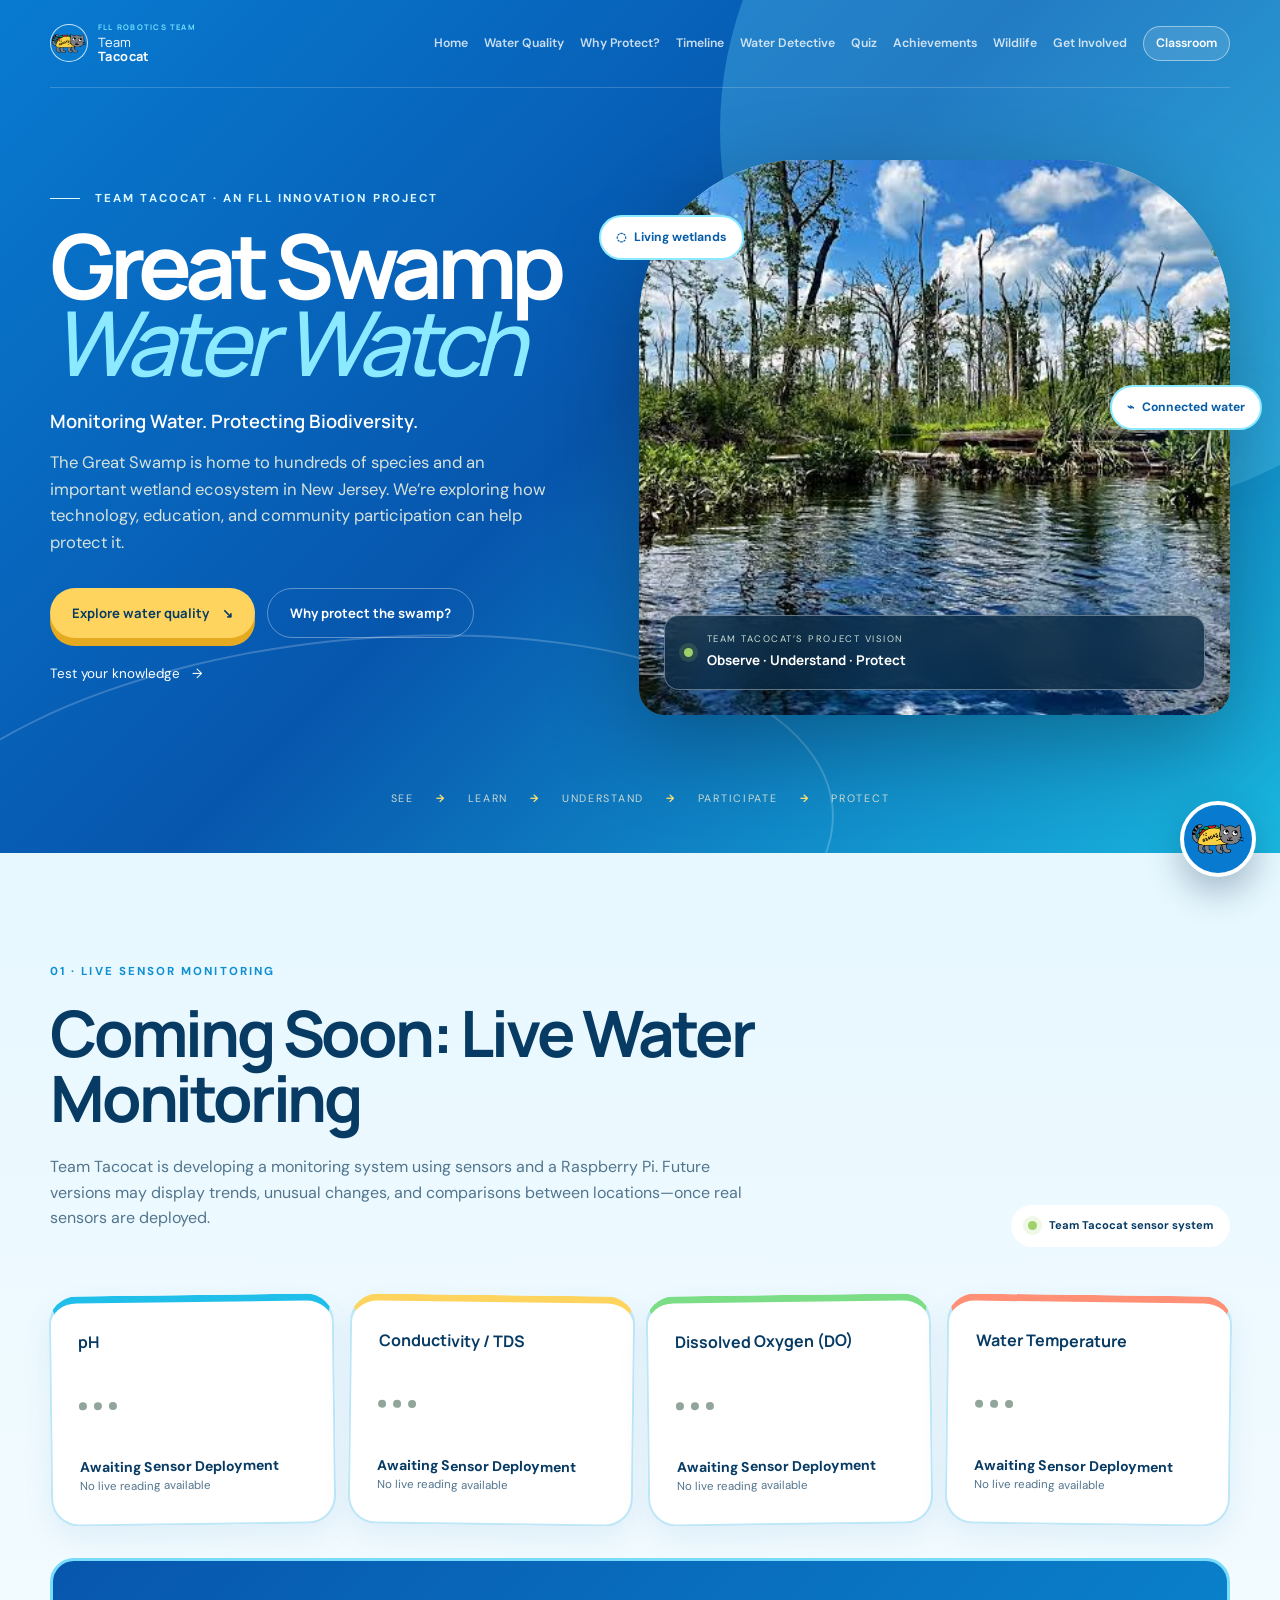
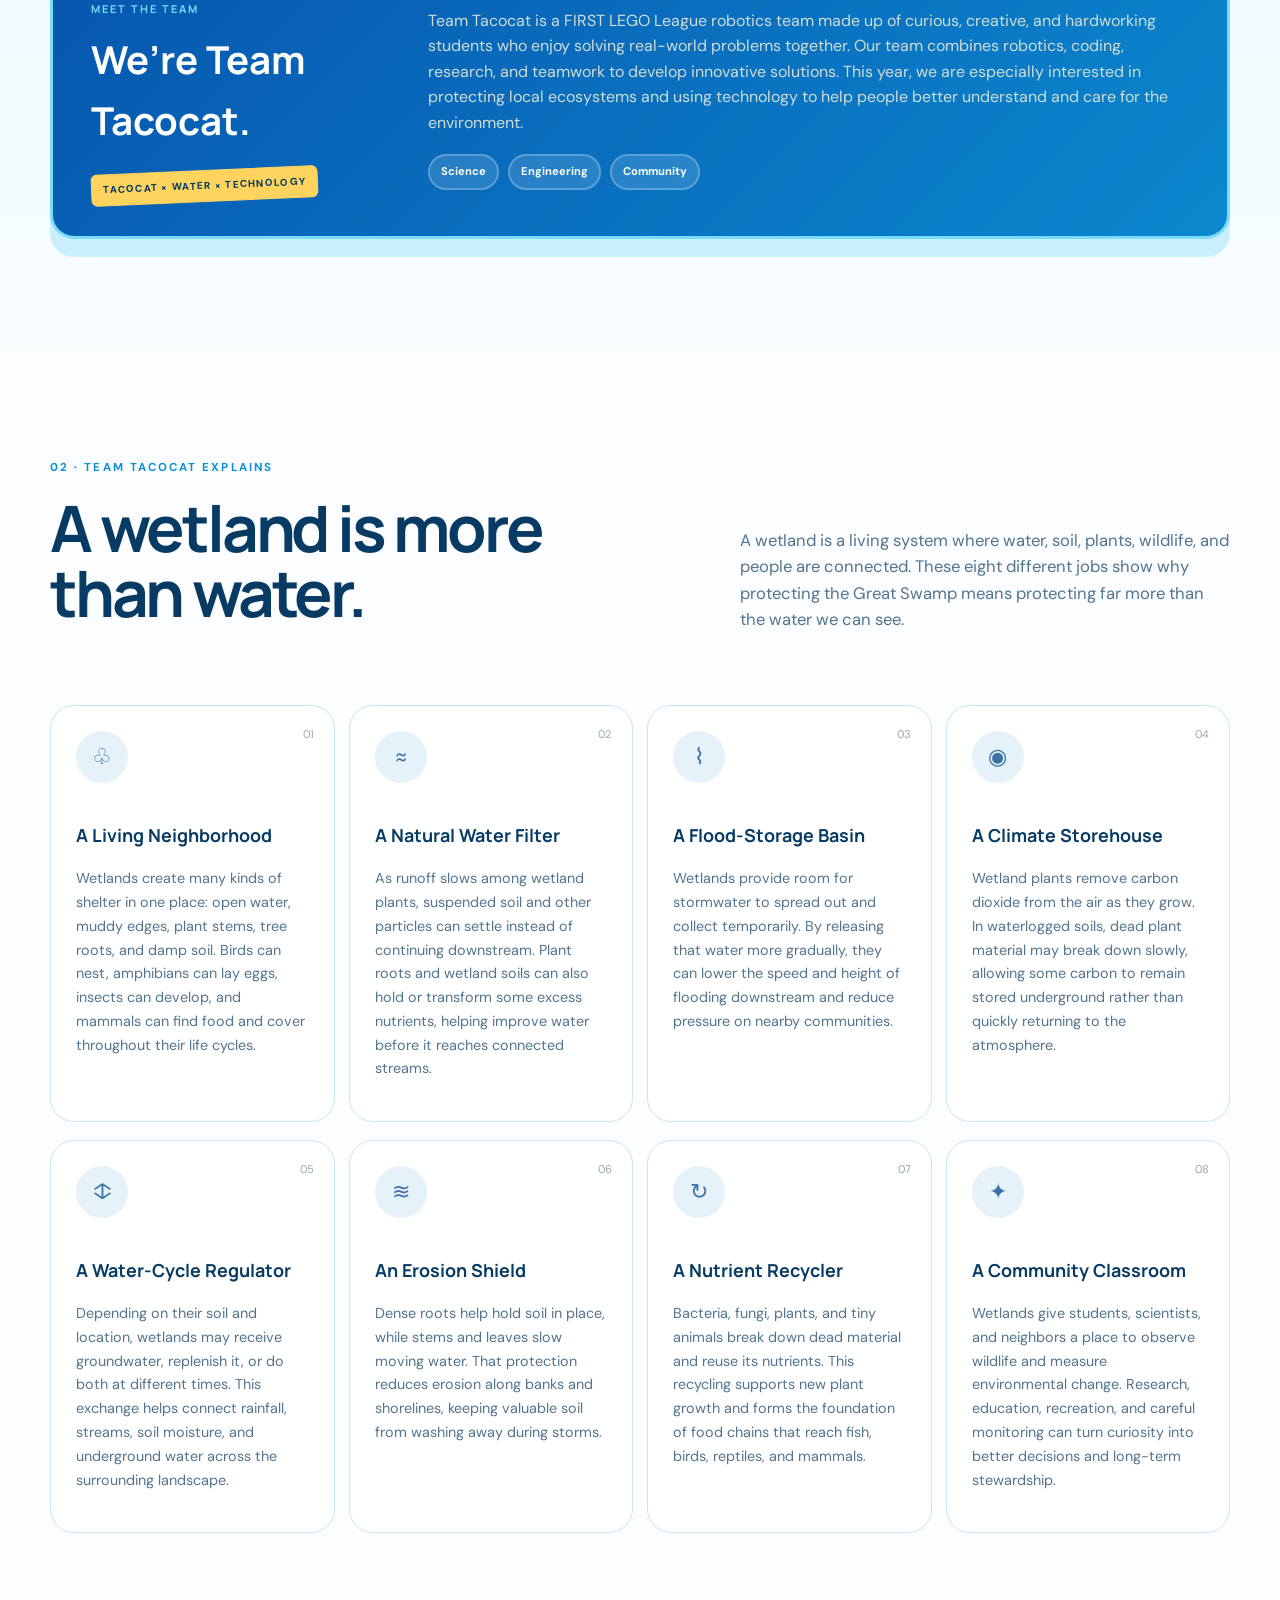
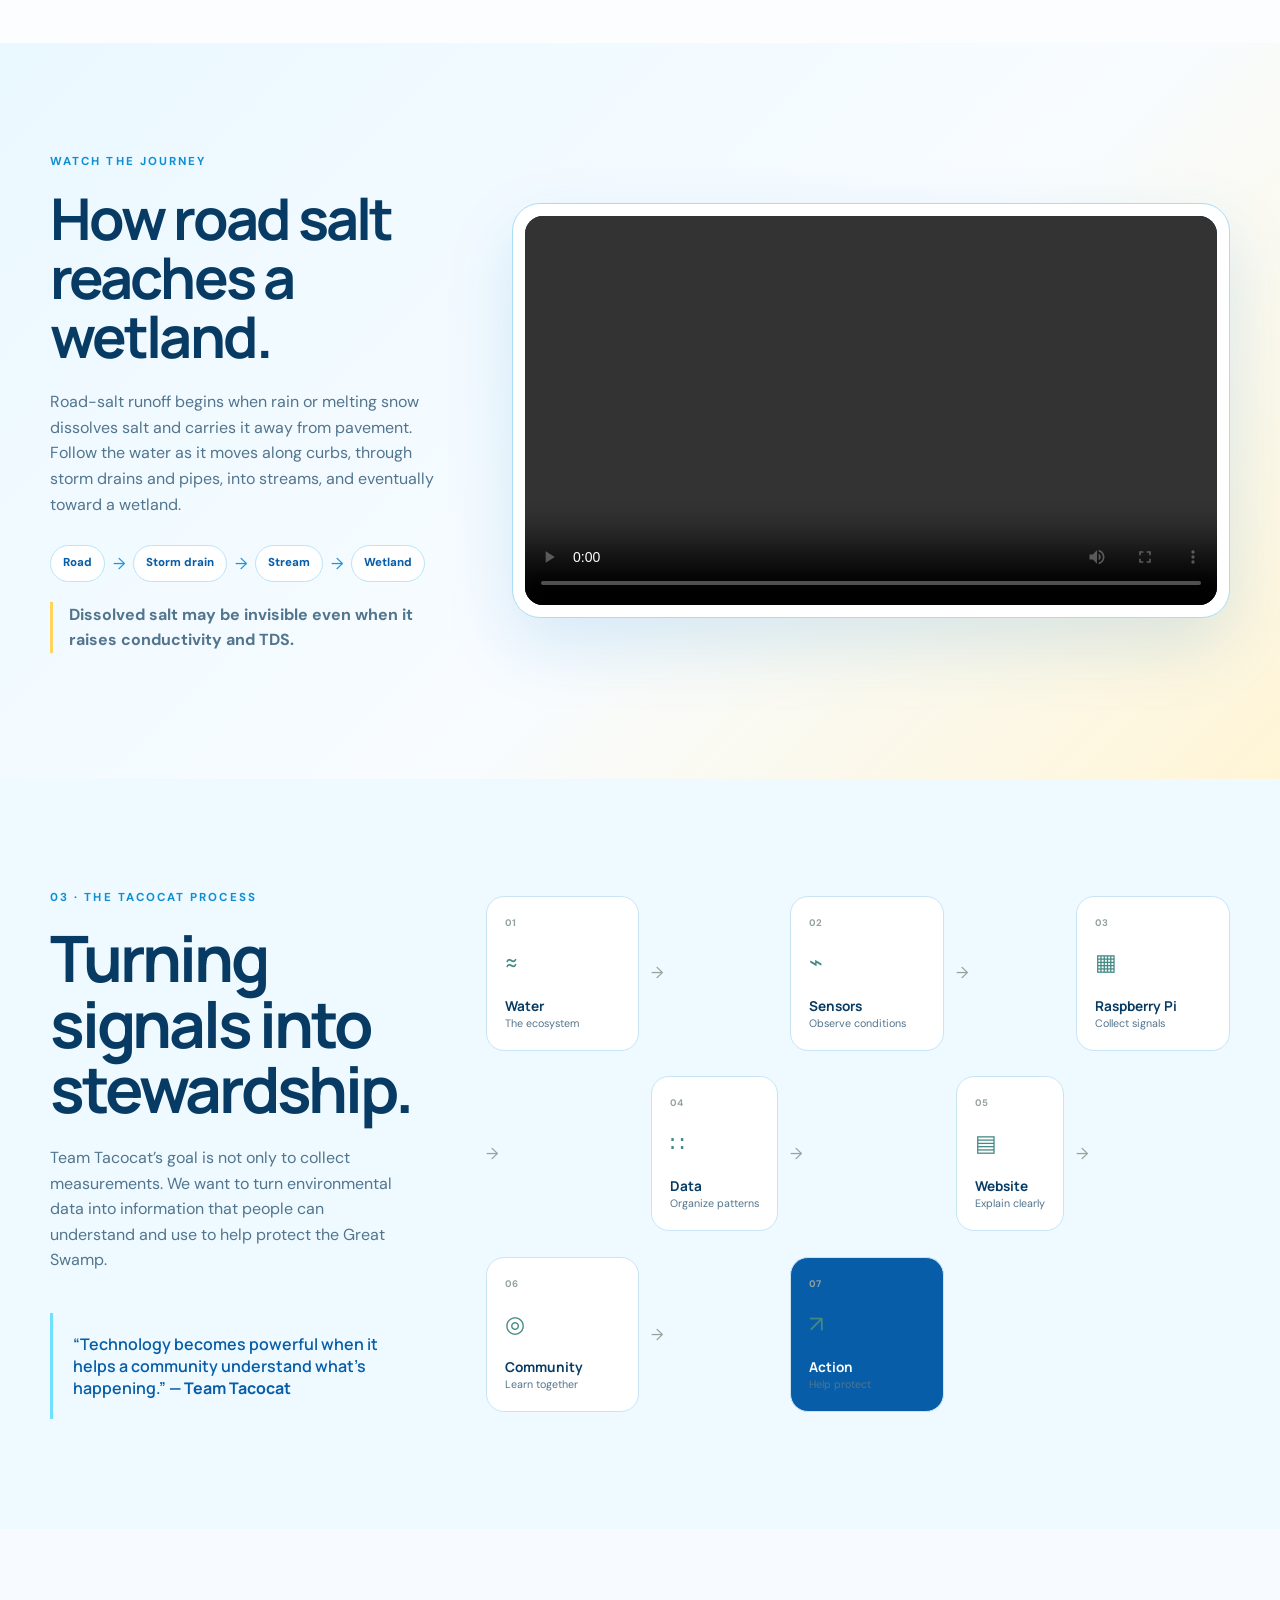
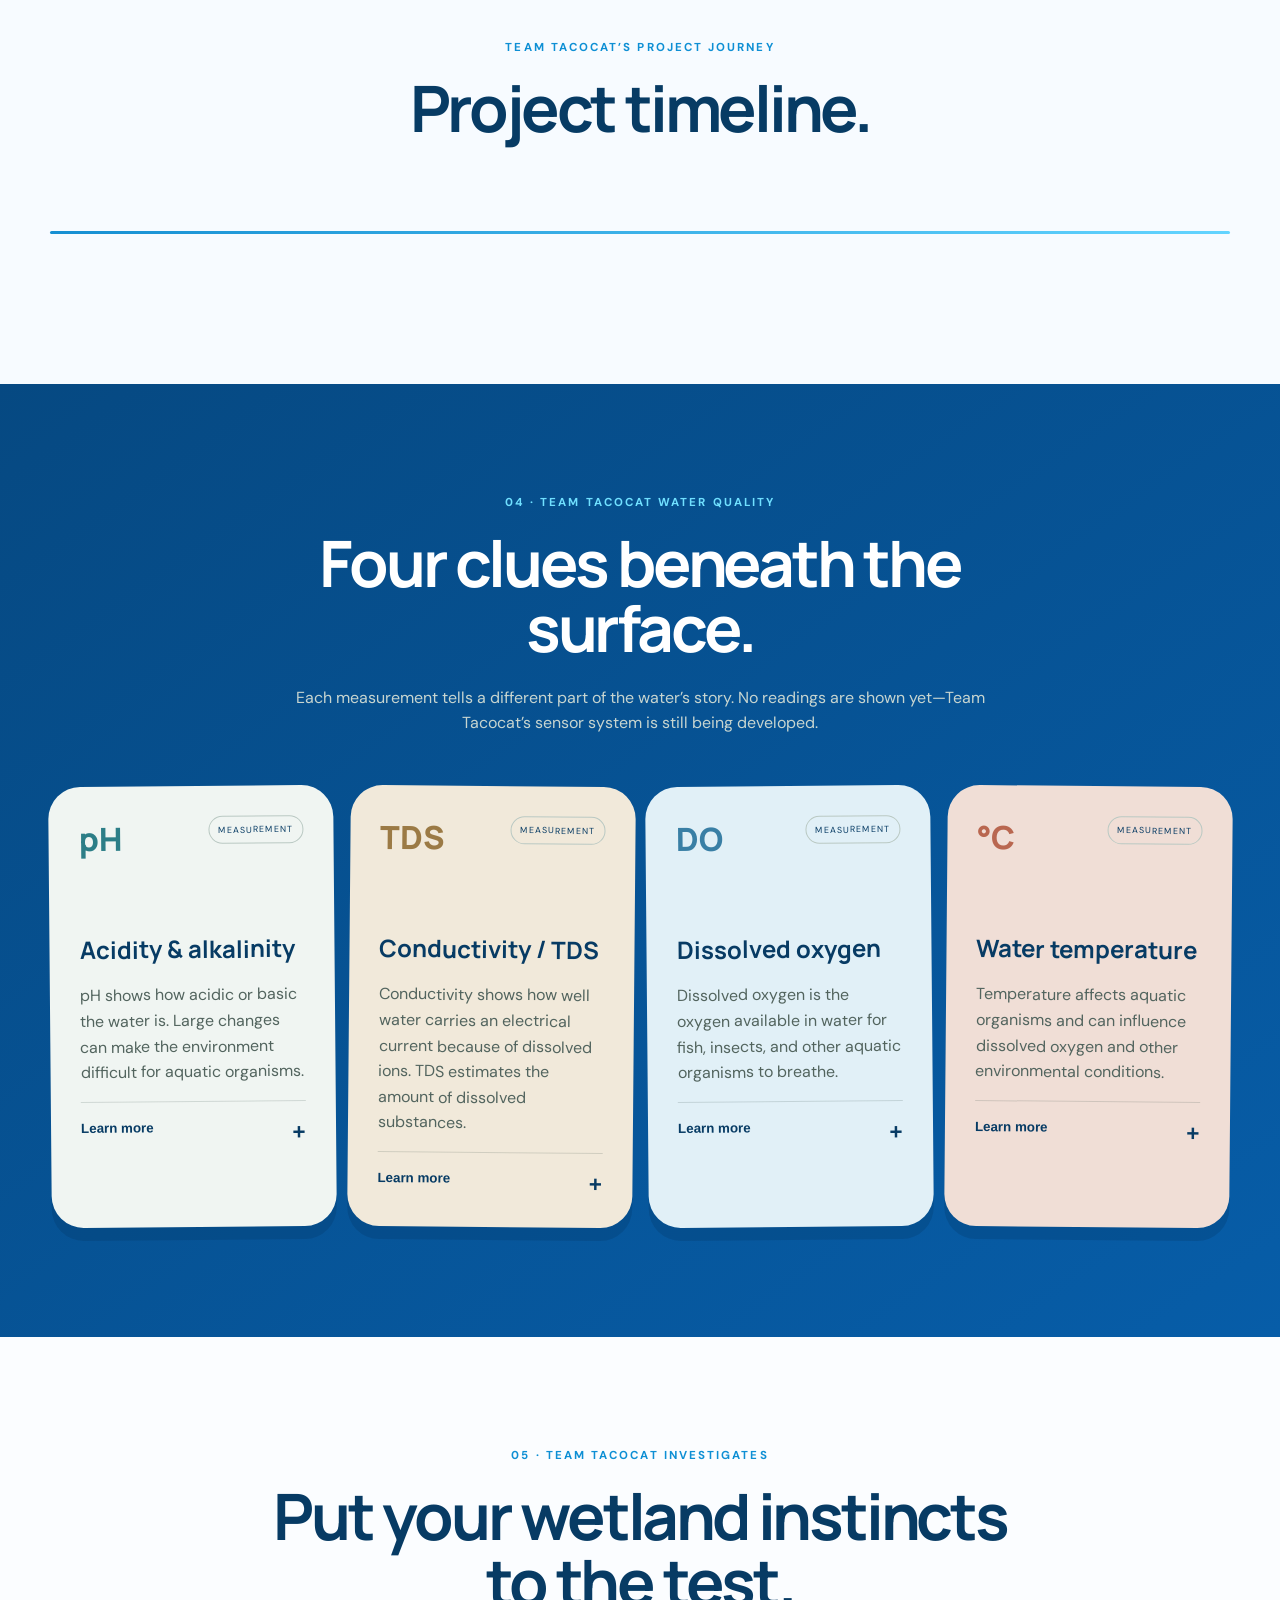
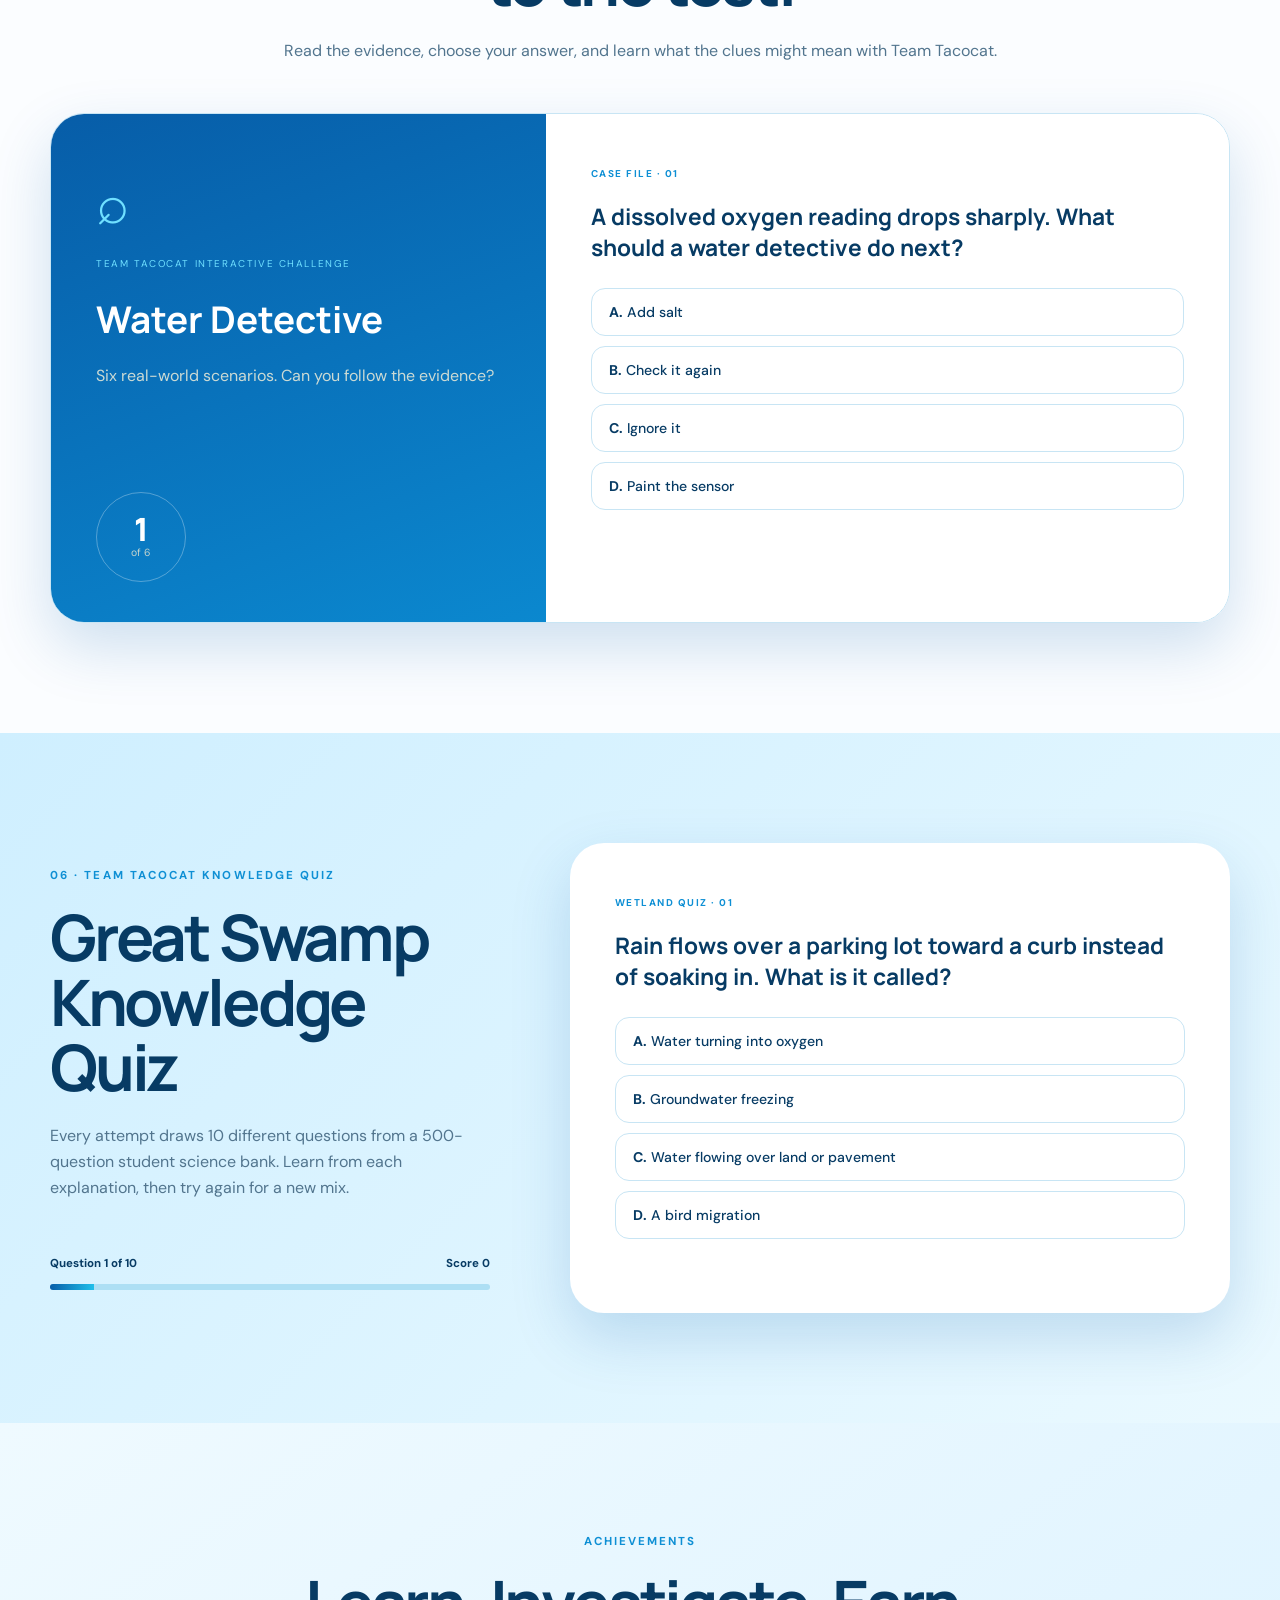
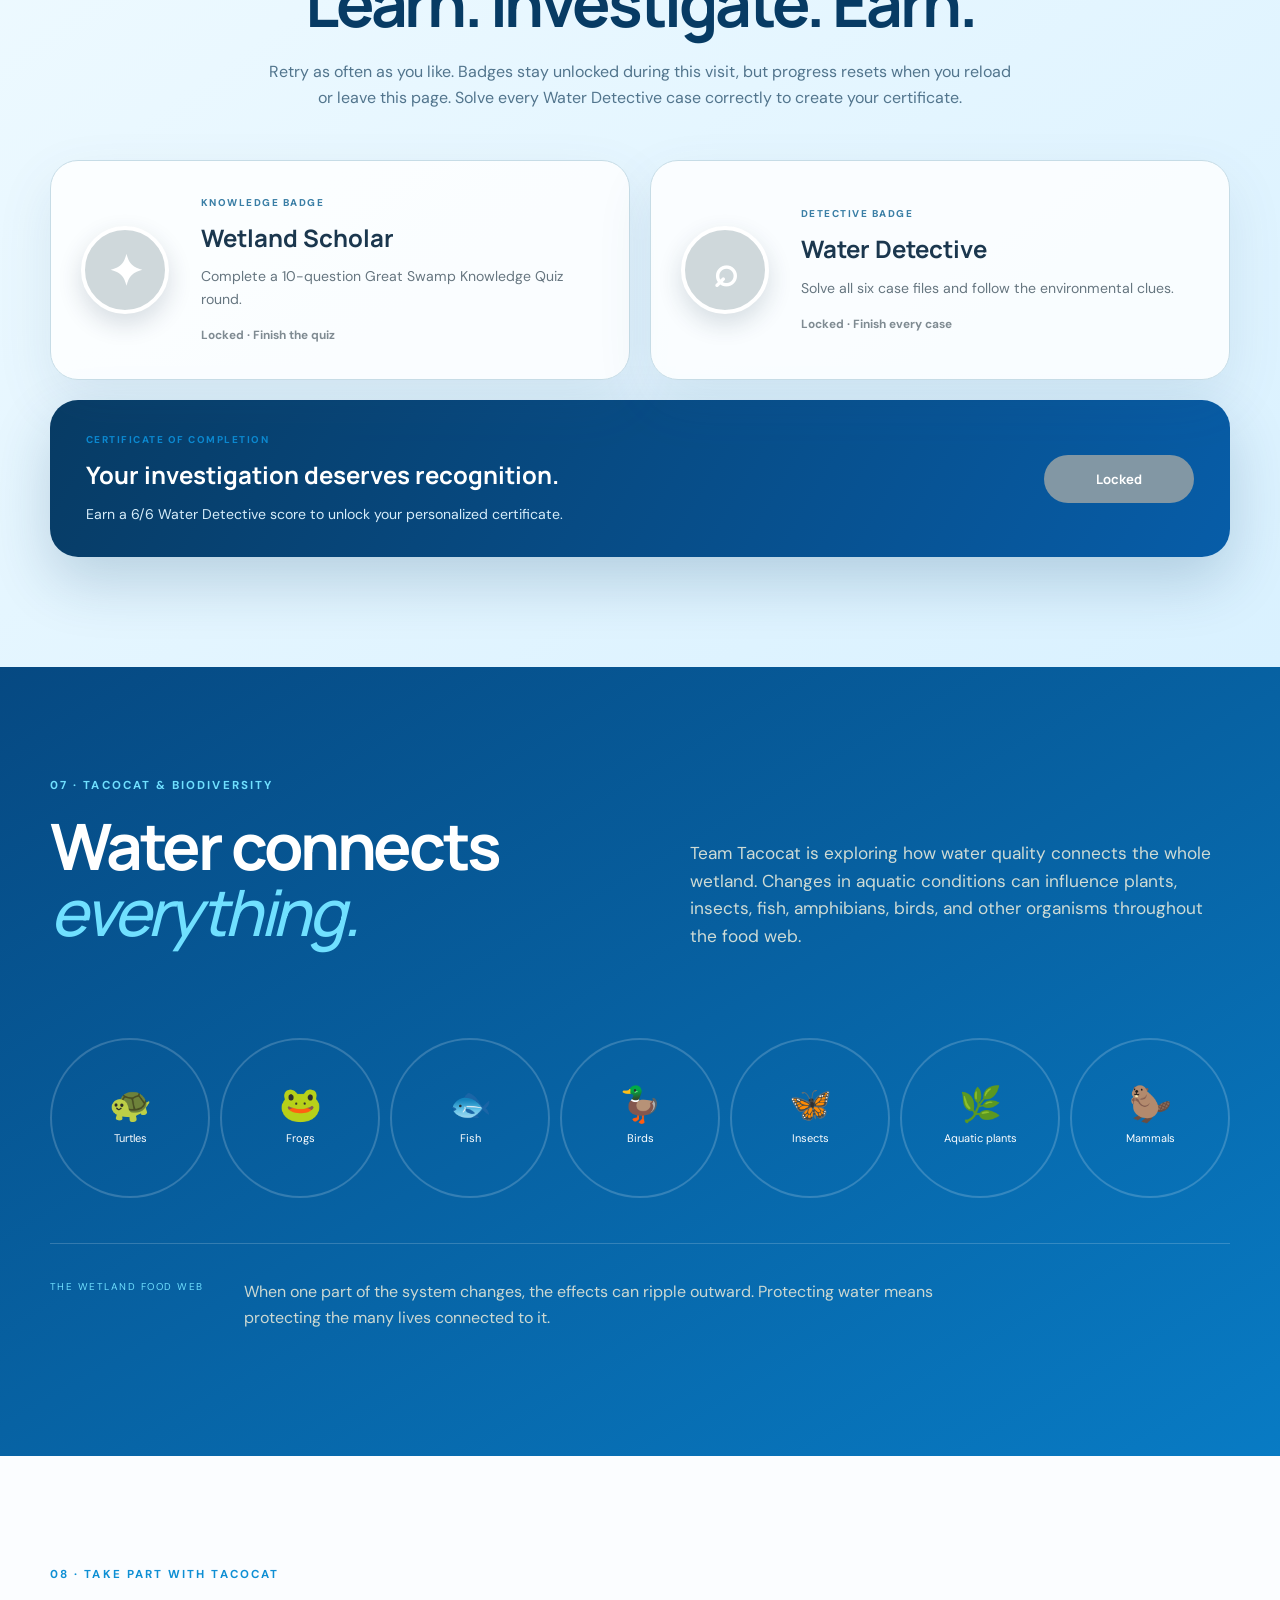
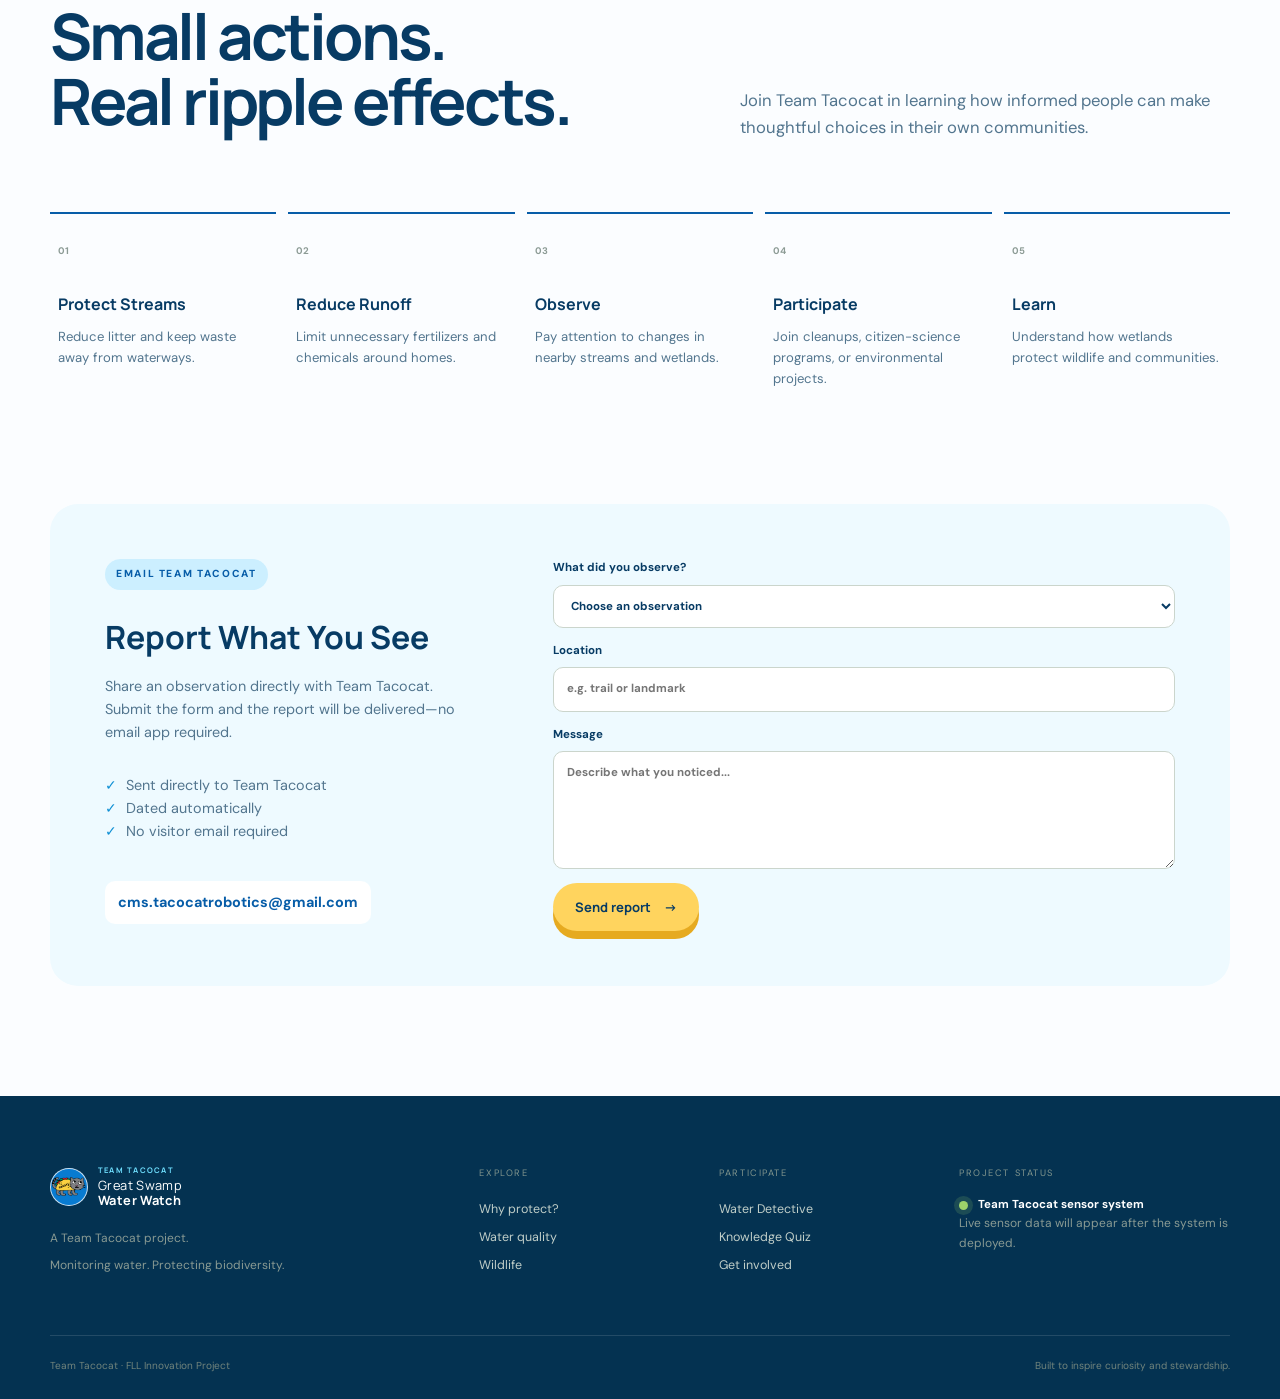
==== commit d95e76f2: "Keep quiz achievements only for current visit" ====
--- a/index.html
+++ b/index.html
@@ -180,7 +180,7 @@
 
     <section class="section-pad achievements" id="achievements">
       <div class="wrap">
-        <div class="section-head centered reveal"><div class="kicker">ACHIEVEMENTS</div><h2>Learn. Investigate. Earn.</h2><p>Your achievements are saved on this device. Complete each activity to unlock its badge, then solve every Water Detective case correctly to create your certificate.</p></div>
+        <div class="section-head centered reveal"><div class="kicker">ACHIEVEMENTS</div><h2>Learn. Investigate. Earn.</h2><p>Retry as often as you like. Badges stay unlocked during this visit, but progress resets when you reload or leave this page. Solve every Water Detective case correctly to create your certificate.</p></div>
         <div class="achievement-grid">
           <article class="achievement-card" data-achievement="knowledge"><div class="achievement-emblem" aria-hidden="true">✦</div><div><span>KNOWLEDGE BADGE</span><h3>Wetland Scholar</h3><p>Complete a 10-question Great Swamp Knowledge Quiz round.</p><strong class="achievement-status">Locked · Finish the quiz</strong></div></article>
           <article class="achievement-card" data-achievement="detective"><div class="achievement-emblem" aria-hidden="true">⌕</div><div><span>DETECTIVE BADGE</span><h3>Water Detective</h3><p>Solve all six case files and follow the environmental clues.</p><strong class="achievement-status">Locked · Finish every case</strong></div></article>
@@ -225,7 +225,7 @@
   </dialog>
   <footer><div class="wrap footer-grid"><div><a class="brand footer-brand" href="#home"><span class="brand-mark brand-mascot" aria-hidden="true"><img src="assets/tacocat-right.png" alt=""></span><span><small>TEAM TACOCAT</small>Great Swamp<br><b>Water Watch</b></span></a><p class="footer-project-copy"><span>A Team Tacocat project.</span><span>Monitoring water. Protecting biodiversity.</span></p></div><div><span>EXPLORE</span><a href="#protect">Why protect?</a><a href="#quality">Water quality</a><a href="#wildlife">Wildlife</a></div><div><span>PARTICIPATE</span><a href="#detective">Water Detective</a><a href="#quiz">Knowledge Quiz</a><a href="#involved">Get involved</a></div><div class="footer-note"><span>PROJECT STATUS</span><b><i></i> Team Tacocat sensor system</b><p>Live sensor data will appear after the system is deployed.</p></div></div><div class="wrap footer-bottom"><span>Team Tacocat · FLL Innovation Project</span><span>Built to inspire curiosity and stewardship.</span></div></footer>
   <script src="question-bank.js?v=2"></script>
-  <script src="script.js?v=12"></script>
+  <script src="script.js?v=13"></script>
   <script src="tacochat.js?v=22"></script>
 </body>
 </html>
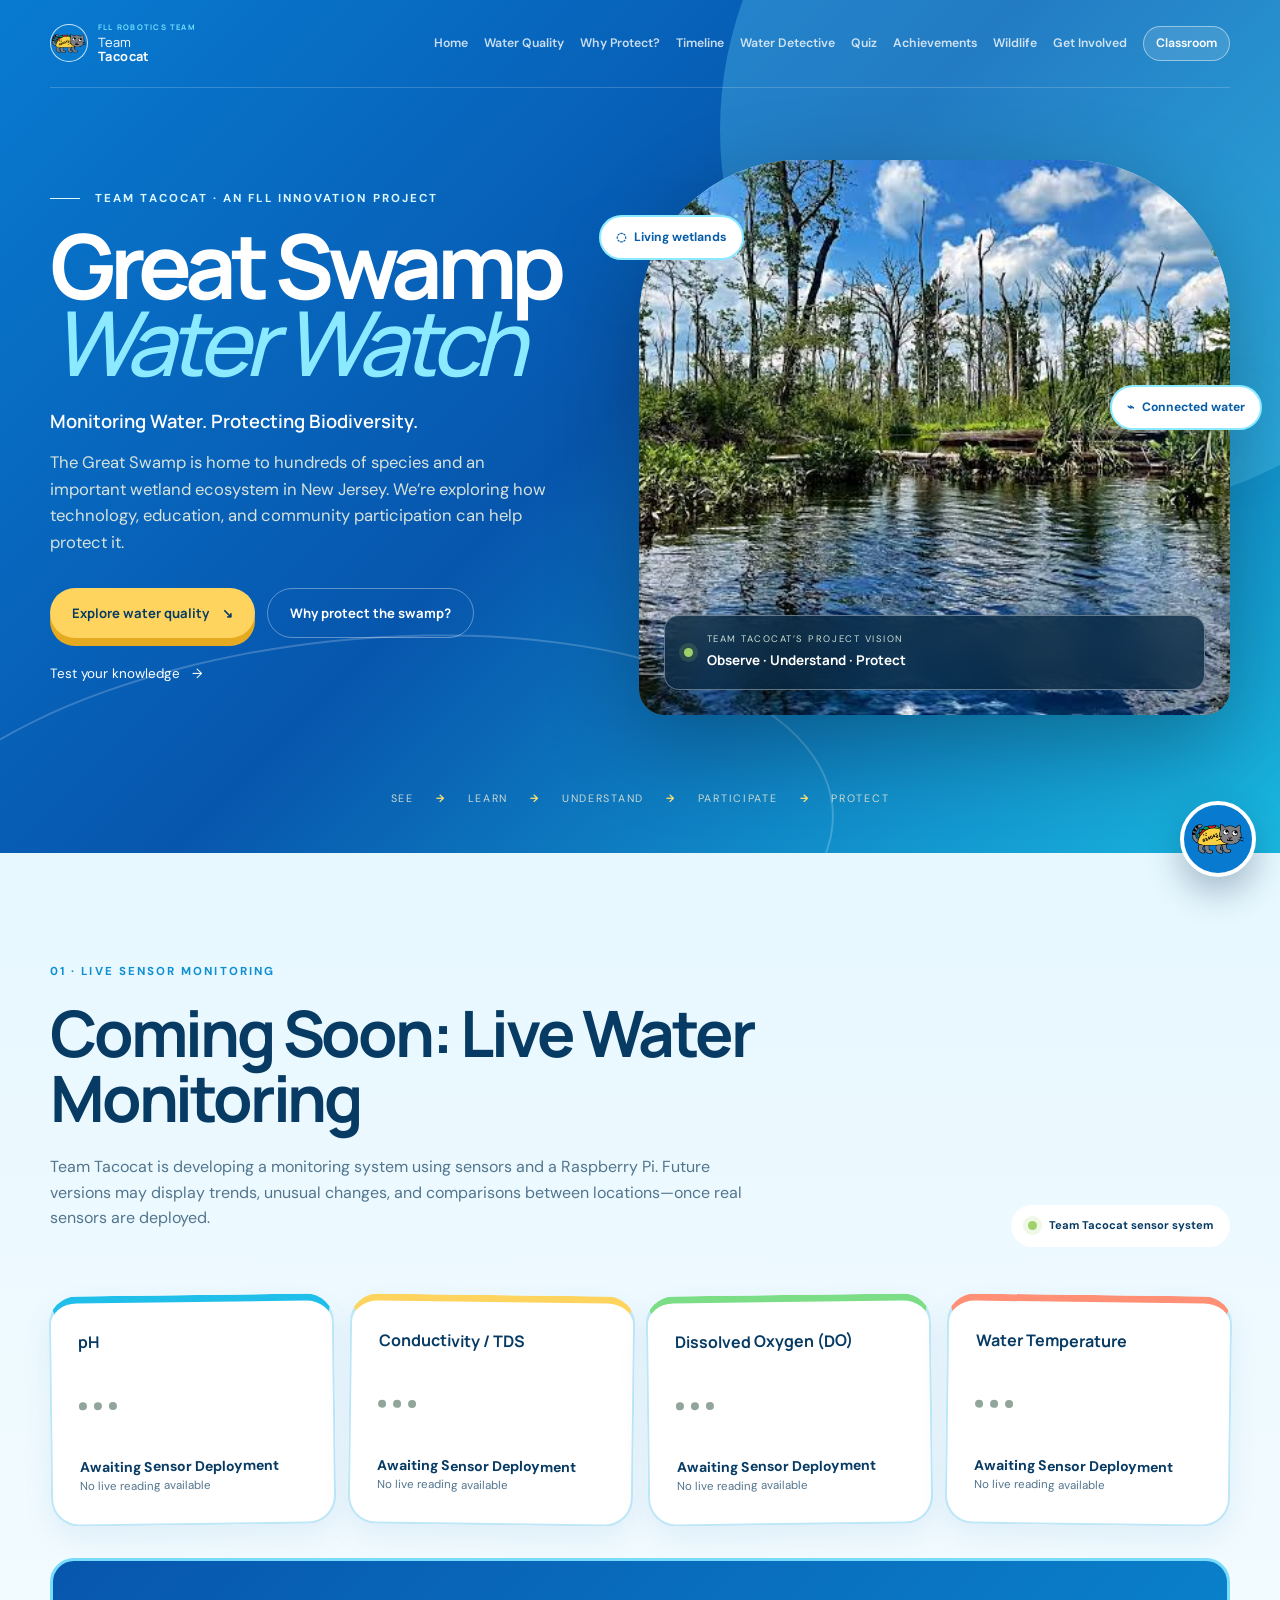
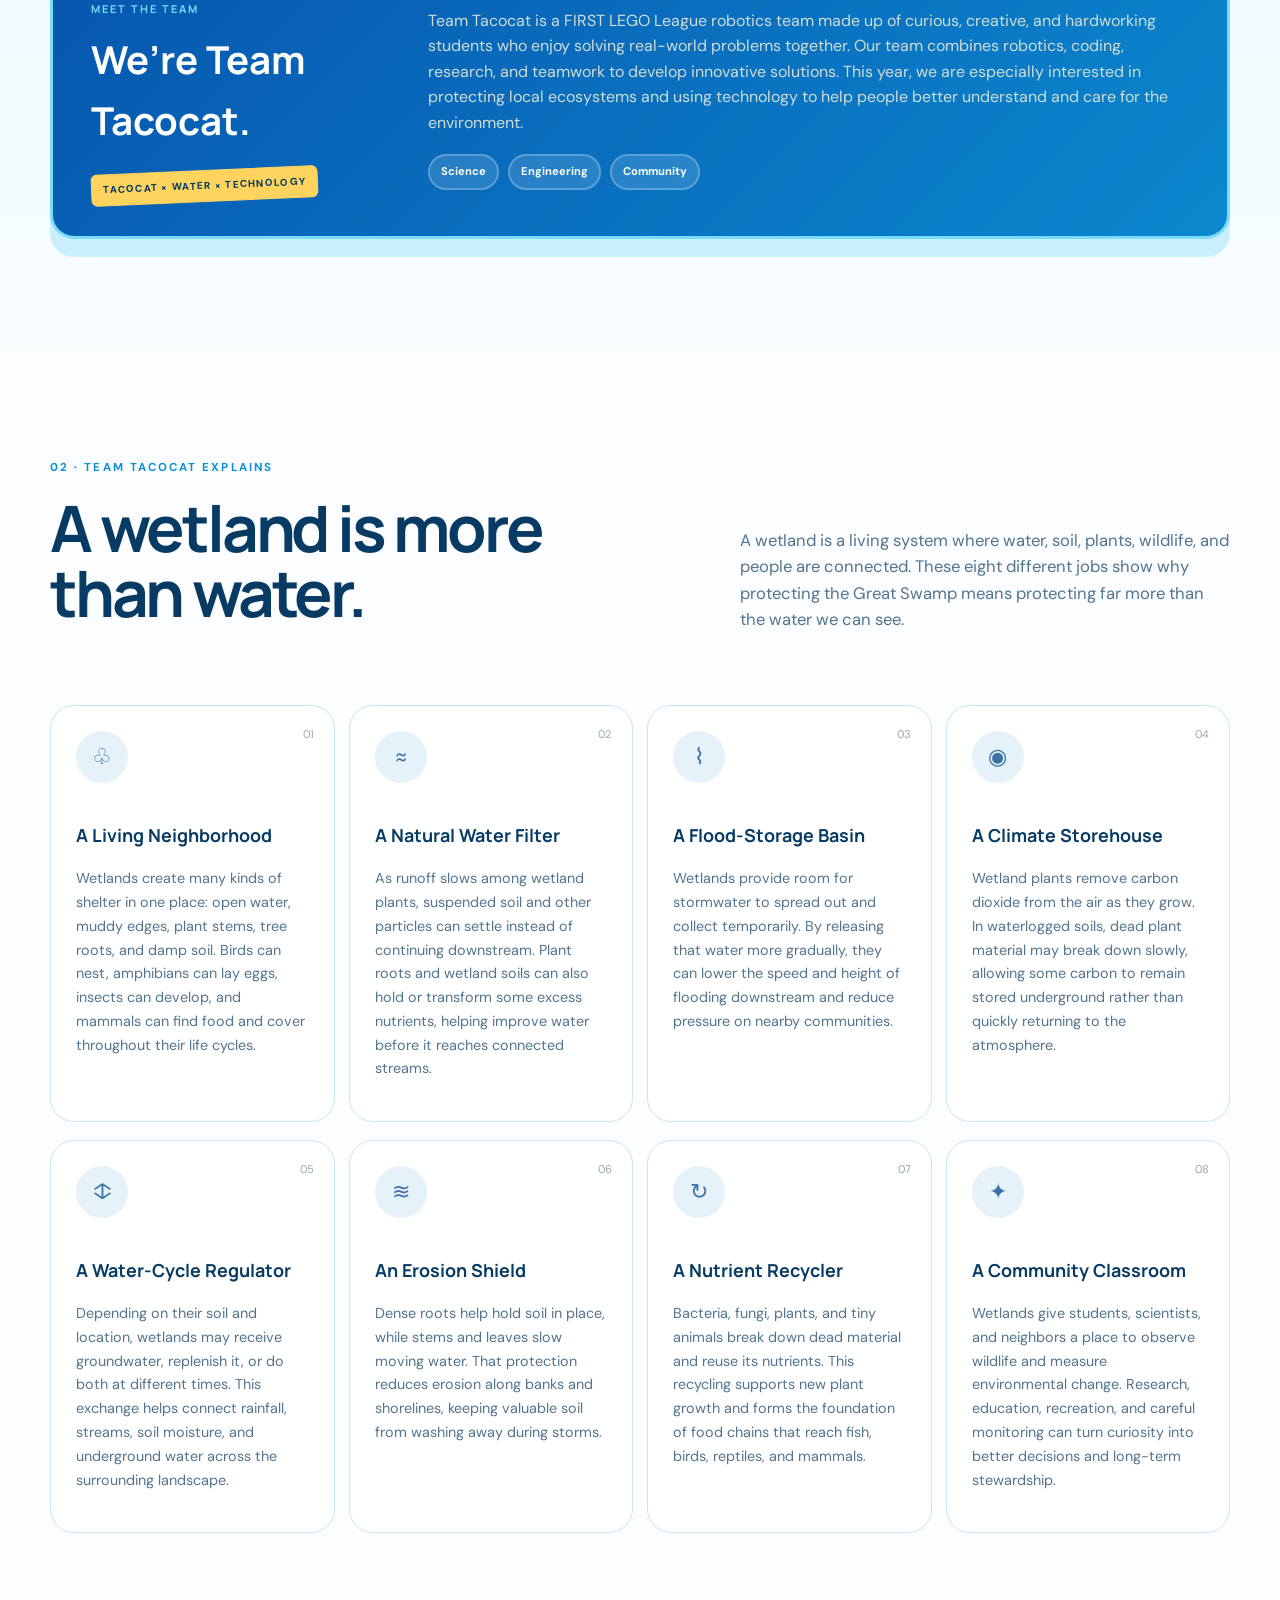
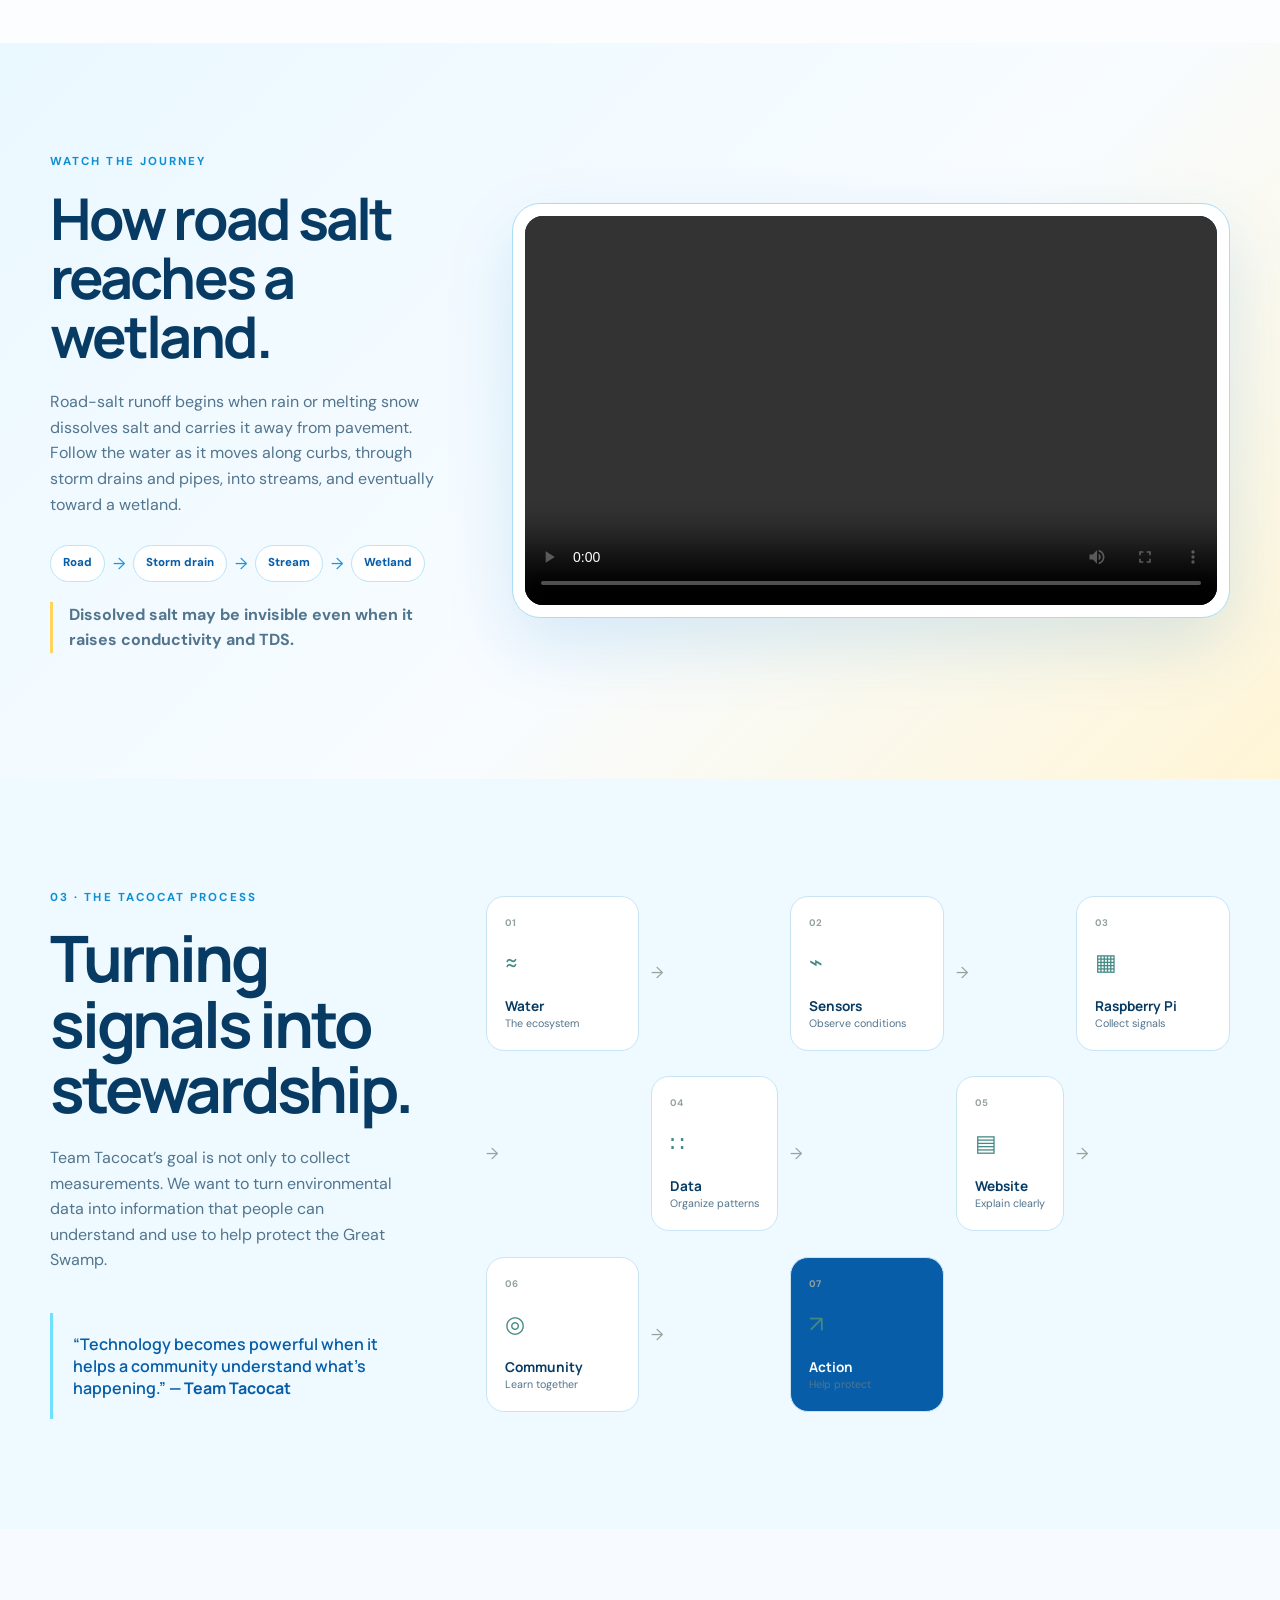
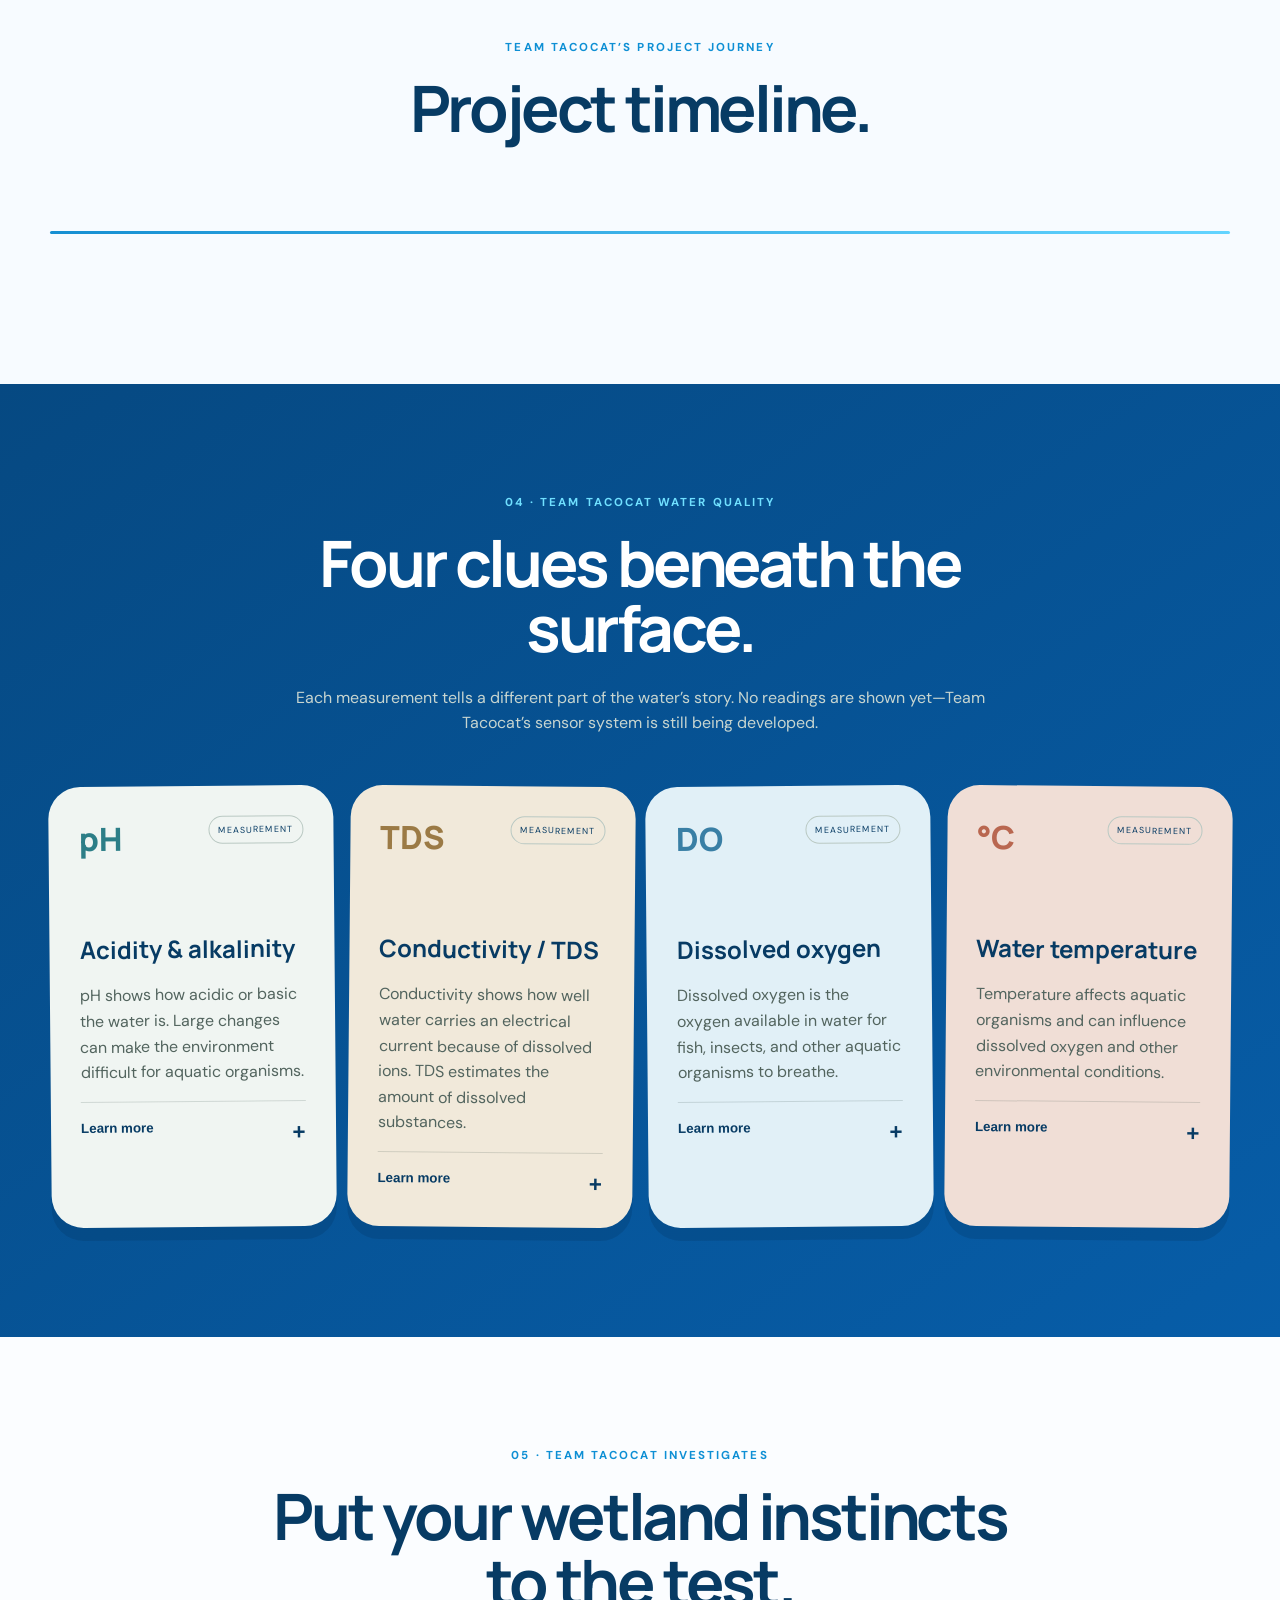
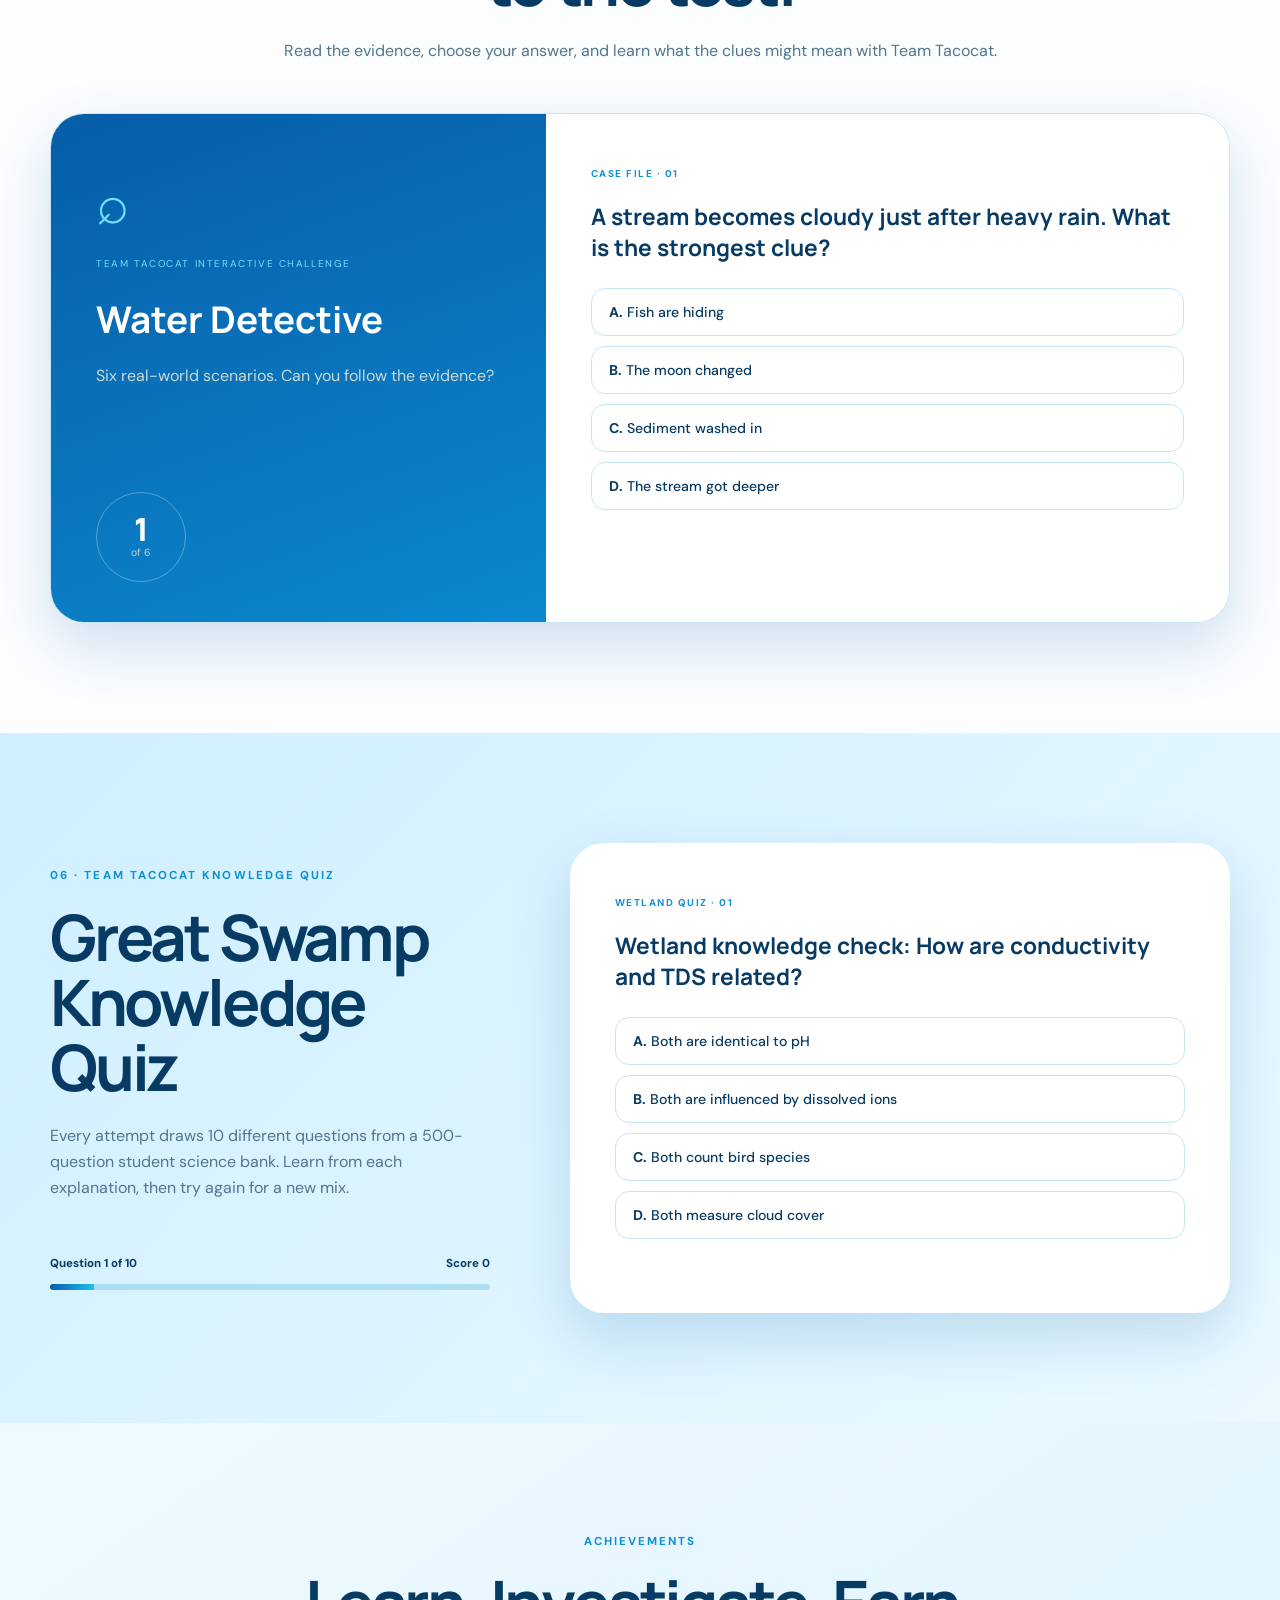
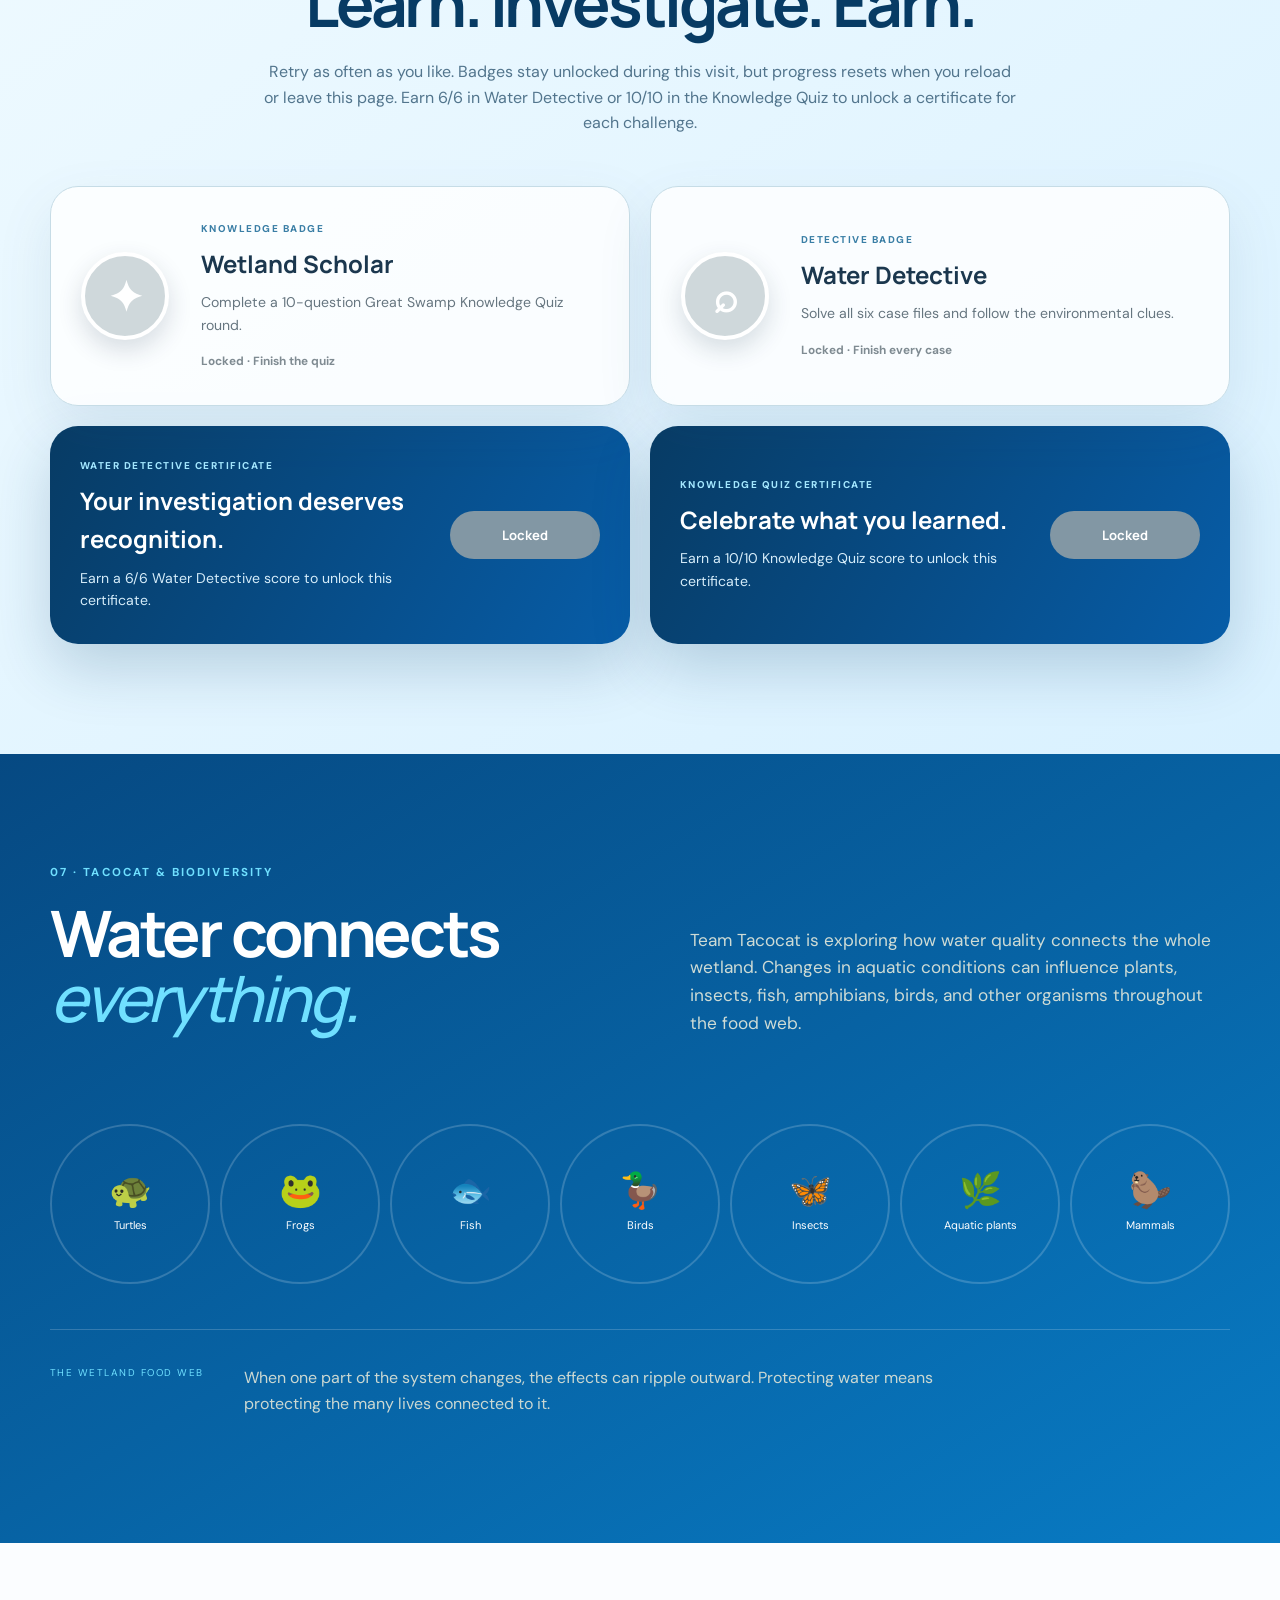
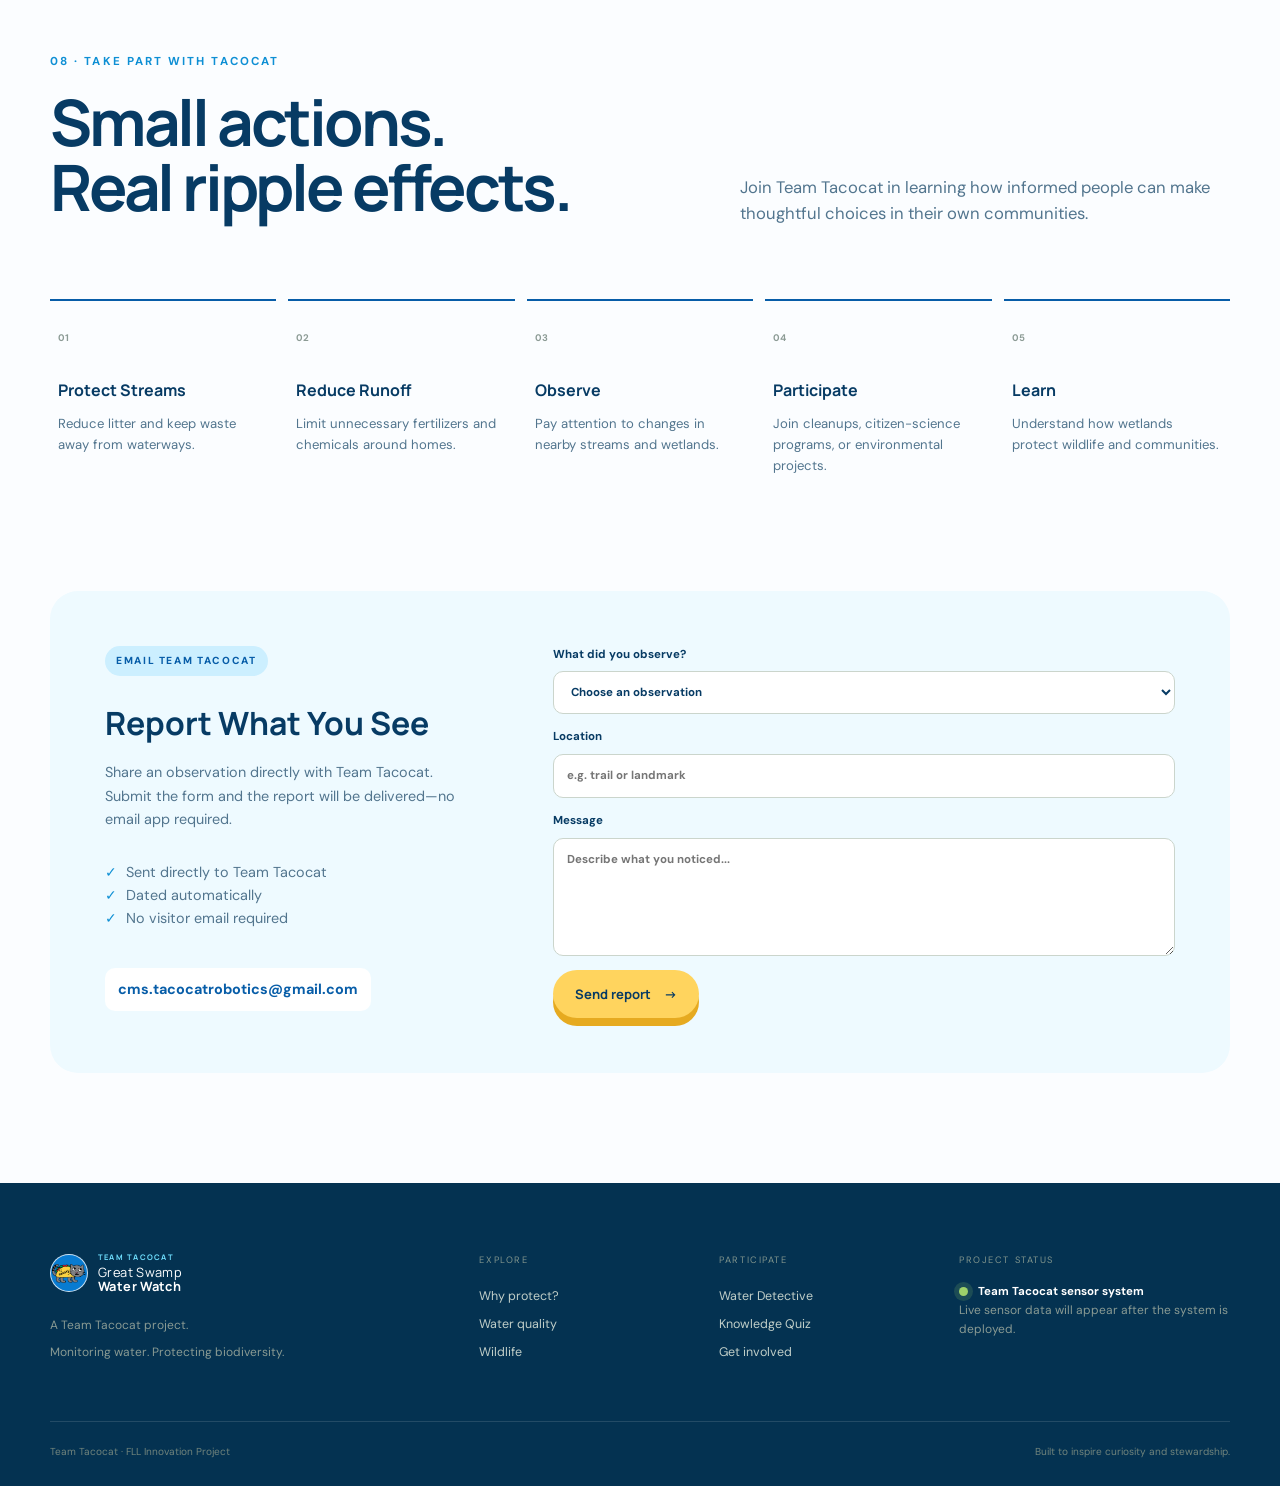
==== commit 36bb0d1b: "Add separate detective and quiz certificates" ====
--- a/index.html
+++ b/index.html
@@ -15,7 +15,7 @@
   <link rel="icon" type="image/png" href="assets/pwa-icon-192.png">
   <link rel="manifest" href="manifest.webmanifest">
   <link rel="apple-touch-icon" href="assets/pwa-icon-192.png">
-  <link rel="stylesheet" href="styles.css?v=9">
+  <link rel="stylesheet" href="styles.css?v=10">
   <link rel="stylesheet" href="timeline.css">
   <link rel="stylesheet" href="monitor-modal.css?v=6">
   <link rel="stylesheet" href="tacochat.css?v=10">
@@ -180,11 +180,12 @@
 
     <section class="section-pad achievements" id="achievements">
       <div class="wrap">
-        <div class="section-head centered reveal"><div class="kicker">ACHIEVEMENTS</div><h2>Learn. Investigate. Earn.</h2><p>Retry as often as you like. Badges stay unlocked during this visit, but progress resets when you reload or leave this page. Solve every Water Detective case correctly to create your certificate.</p></div>
+        <div class="section-head centered reveal"><div class="kicker">ACHIEVEMENTS</div><h2>Learn. Investigate. Earn.</h2><p>Retry as often as you like. Badges stay unlocked during this visit, but progress resets when you reload or leave this page. Earn 6/6 in Water Detective or 10/10 in the Knowledge Quiz to unlock a certificate for each challenge.</p></div>
         <div class="achievement-grid">
           <article class="achievement-card" data-achievement="knowledge"><div class="achievement-emblem" aria-hidden="true">✦</div><div><span>KNOWLEDGE BADGE</span><h3>Wetland Scholar</h3><p>Complete a 10-question Great Swamp Knowledge Quiz round.</p><strong class="achievement-status">Locked · Finish the quiz</strong></div></article>
           <article class="achievement-card" data-achievement="detective"><div class="achievement-emblem" aria-hidden="true">⌕</div><div><span>DETECTIVE BADGE</span><h3>Water Detective</h3><p>Solve all six case files and follow the environmental clues.</p><strong class="achievement-status">Locked · Finish every case</strong></div></article>
-          <article class="certificate-unlock" id="certificate-unlock"><div><span>CERTIFICATE OF COMPLETION</span><h3>Your investigation deserves recognition.</h3><p id="certificate-status">Earn a 6/6 Water Detective score to unlock your personalized certificate.</p></div><button class="button certificate-button" id="open-certificate" type="button" disabled>Locked</button></article>
+          <article class="certificate-unlock"><div><span>WATER DETECTIVE CERTIFICATE</span><h3>Your investigation deserves recognition.</h3><p id="certificate-status-detective">Earn a 6/6 Water Detective score to unlock this certificate.</p></div><button class="button certificate-button" id="open-certificate-detective" data-certificate="detective" type="button" disabled>Locked</button></article>
+          <article class="certificate-unlock"><div><span>KNOWLEDGE QUIZ CERTIFICATE</span><h3>Celebrate what you learned.</h3><p id="certificate-status-knowledge">Earn a 10/10 Knowledge Quiz score to unlock this certificate.</p></div><button class="button certificate-button" id="open-certificate-knowledge" data-certificate="knowledge" type="button" disabled>Locked</button></article>
         </div>
       </div>
     </section>
@@ -214,18 +215,18 @@
     <article class="certificate-sheet" id="certificate-sheet">
       <div class="certificate-corner corner-one"></div><div class="certificate-corner corner-two"></div>
       <header><img src="assets/tacocat-right.png" alt=""><div><span>TEAM TACOCAT · FLL TEAM #34043</span><strong>Great Swamp Water Watch</strong></div></header>
-      <div class="certificate-mark" aria-hidden="true">⌕</div>
+      <div class="certificate-mark" id="certificate-mark" aria-hidden="true">⌕</div>
       <p class="certificate-overline">CERTIFICATE OF COMPLETION</p>
       <h2 id="certificate-title">Great Swamp Water Detective</h2>
       <p class="certificate-presented">This certificate is proudly presented to</p>
       <div class="certificate-recipient" id="certificate-recipient">Your Name</div>
-      <p class="certificate-copy">for completing all six Water Detective case files and demonstrating curiosity, careful observation, and an understanding of how water-quality clues help us care for wetlands.</p>
-      <div class="certificate-footer"><div><span id="certificate-date"></span><b>Date completed</b></div><div class="certificate-seal"><span>6/6</span><small>CASES<br>COMPLETE</small></div><div><span>Team Tacocat</span><b>FLL Robotics Team #34043</b></div></div>
+      <p class="certificate-copy" id="certificate-copy">for completing all six Water Detective case files and demonstrating curiosity, careful observation, and an understanding of how water-quality clues help us care for wetlands.</p>
+      <div class="certificate-footer"><div><span id="certificate-date"></span><b>Date completed</b></div><div class="certificate-seal"><span id="certificate-score">6/6</span><small id="certificate-seal-label">CASES<br>COMPLETE</small></div><div><span>Team Tacocat</span><b>FLL Robotics Team #34043</b></div></div>
     </article>
   </dialog>
   <footer><div class="wrap footer-grid"><div><a class="brand footer-brand" href="#home"><span class="brand-mark brand-mascot" aria-hidden="true"><img src="assets/tacocat-right.png" alt=""></span><span><small>TEAM TACOCAT</small>Great Swamp<br><b>Water Watch</b></span></a><p class="footer-project-copy"><span>A Team Tacocat project.</span><span>Monitoring water. Protecting biodiversity.</span></p></div><div><span>EXPLORE</span><a href="#protect">Why protect?</a><a href="#quality">Water quality</a><a href="#wildlife">Wildlife</a></div><div><span>PARTICIPATE</span><a href="#detective">Water Detective</a><a href="#quiz">Knowledge Quiz</a><a href="#involved">Get involved</a></div><div class="footer-note"><span>PROJECT STATUS</span><b><i></i> Team Tacocat sensor system</b><p>Live sensor data will appear after the system is deployed.</p></div></div><div class="wrap footer-bottom"><span>Team Tacocat · FLL Innovation Project</span><span>Built to inspire curiosity and stewardship.</span></div></footer>
   <script src="question-bank.js?v=2"></script>
-  <script src="script.js?v=13"></script>
+  <script src="script.js?v=14"></script>
   <script src="tacochat.js?v=22"></script>
 </body>
 </html>
--- a/styles.css
+++ b/styles.css
@@ -17,7 +17,8 @@
 .achievement-card p,.certificate-unlock p{margin:0;color:#5c788a;font-size:.88rem}
 .achievement-status{display:block;margin-top:16px;color:#778d99;font-size:.74rem}
 .achievement-card.unlocked .achievement-status{color:#157950}
-.certificate-unlock{grid-column:1/-1;display:flex;align-items:center;justify-content:space-between;gap:30px;padding:32px 36px;border-radius:28px;background:linear-gradient(120deg,#073b64,#075da8);color:#fff;box-shadow:0 24px 60px rgba(7,59,100,.2)}
+.certificate-unlock{display:flex;align-items:center;justify-content:space-between;gap:20px;padding:32px 30px;border-radius:28px;background:linear-gradient(120deg,#073b64,#075da8);color:#fff;box-shadow:0 24px 60px rgba(7,59,100,.2)}
+.certificate-unlock span{color:#a4e8ff}
 .certificate-unlock h3{color:#fff}
 .certificate-unlock p{color:#d6edfa}
 .certificate-button{flex:0 0 auto;min-width:150px;background:#8297a4;color:#fff;cursor:not-allowed}
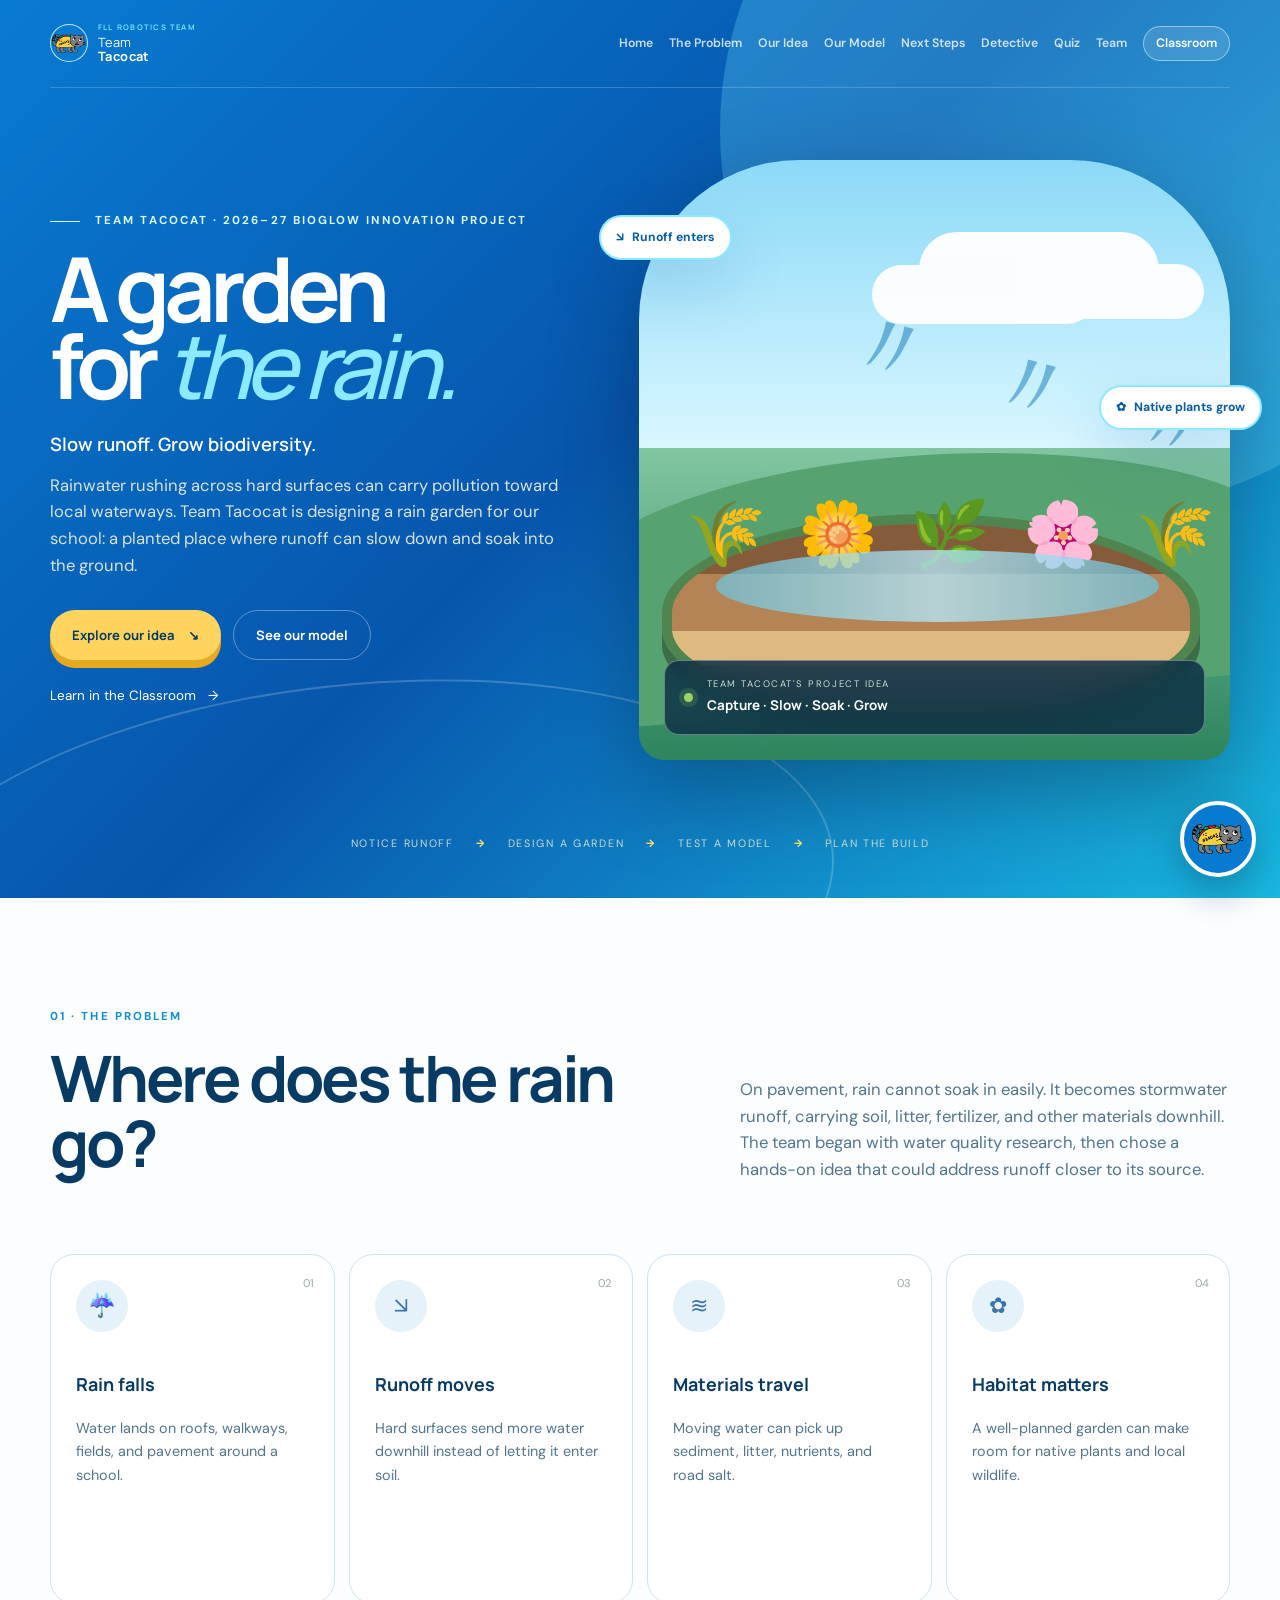
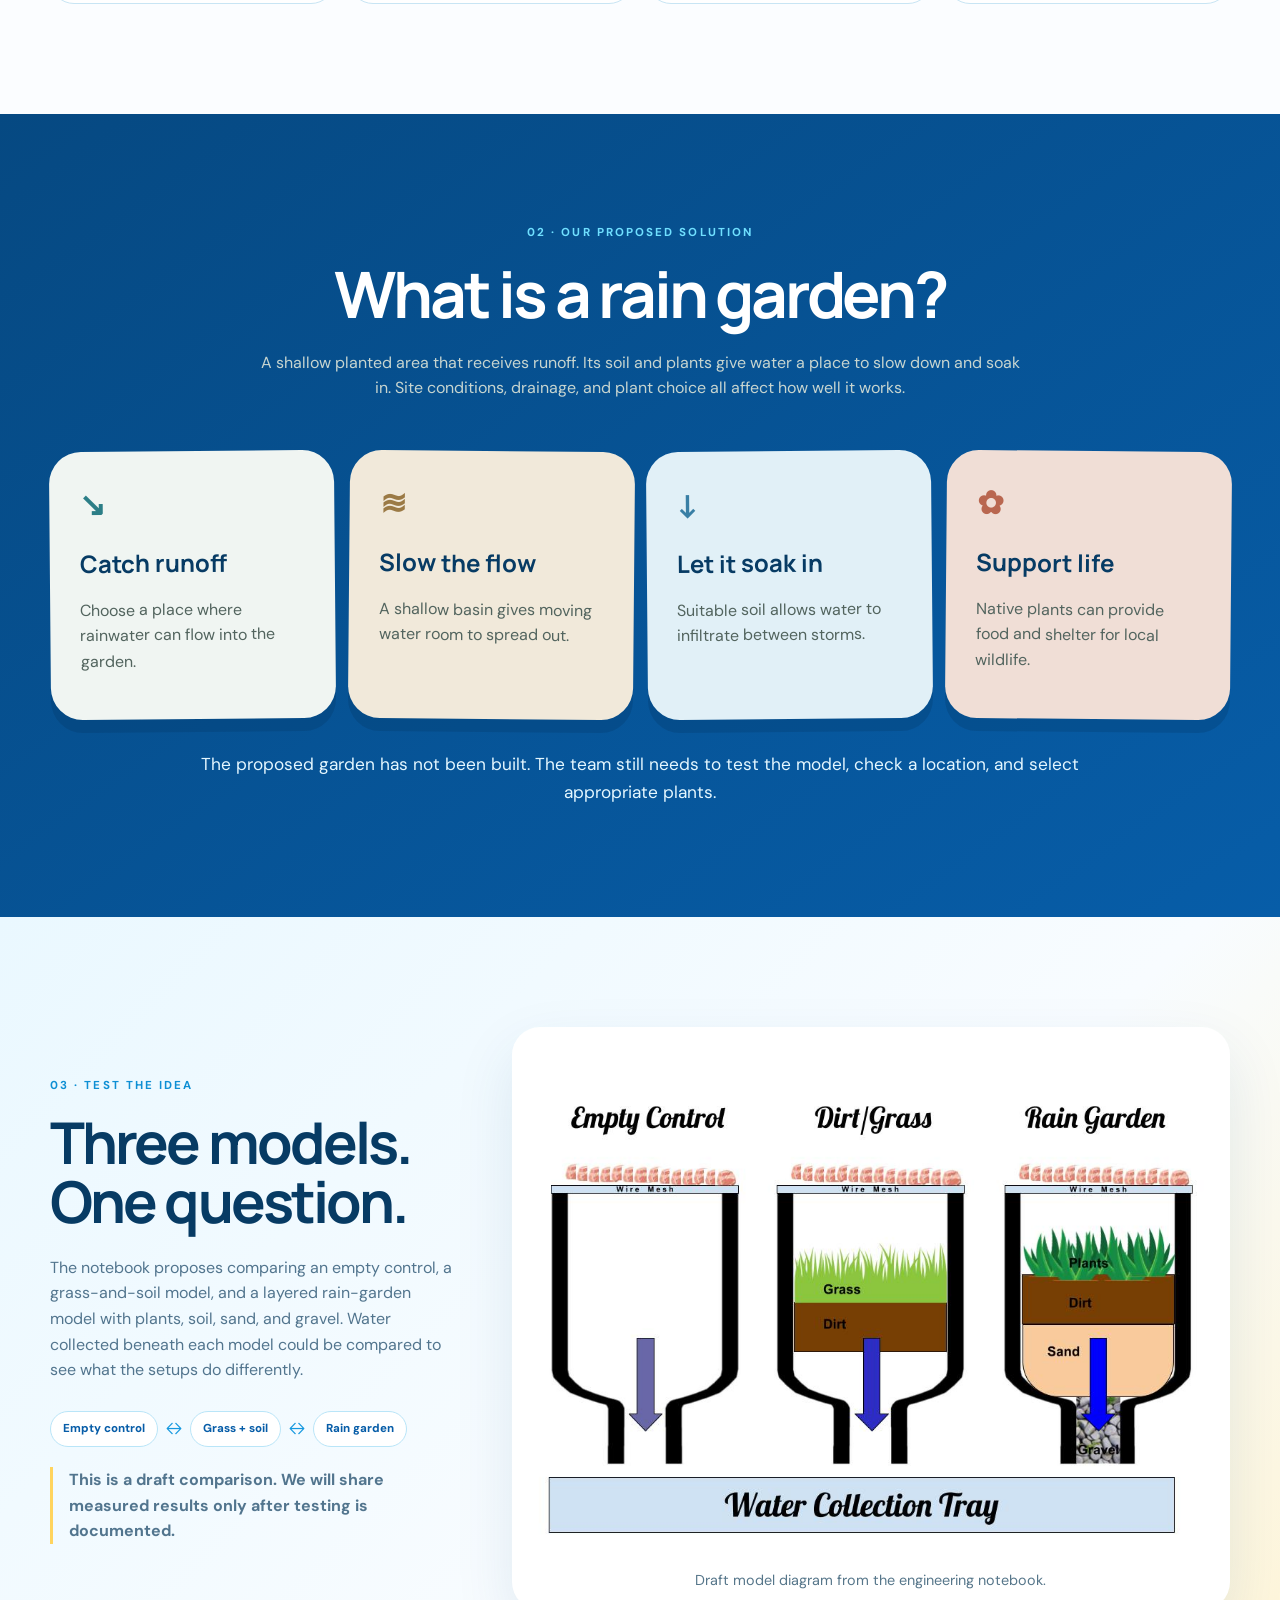
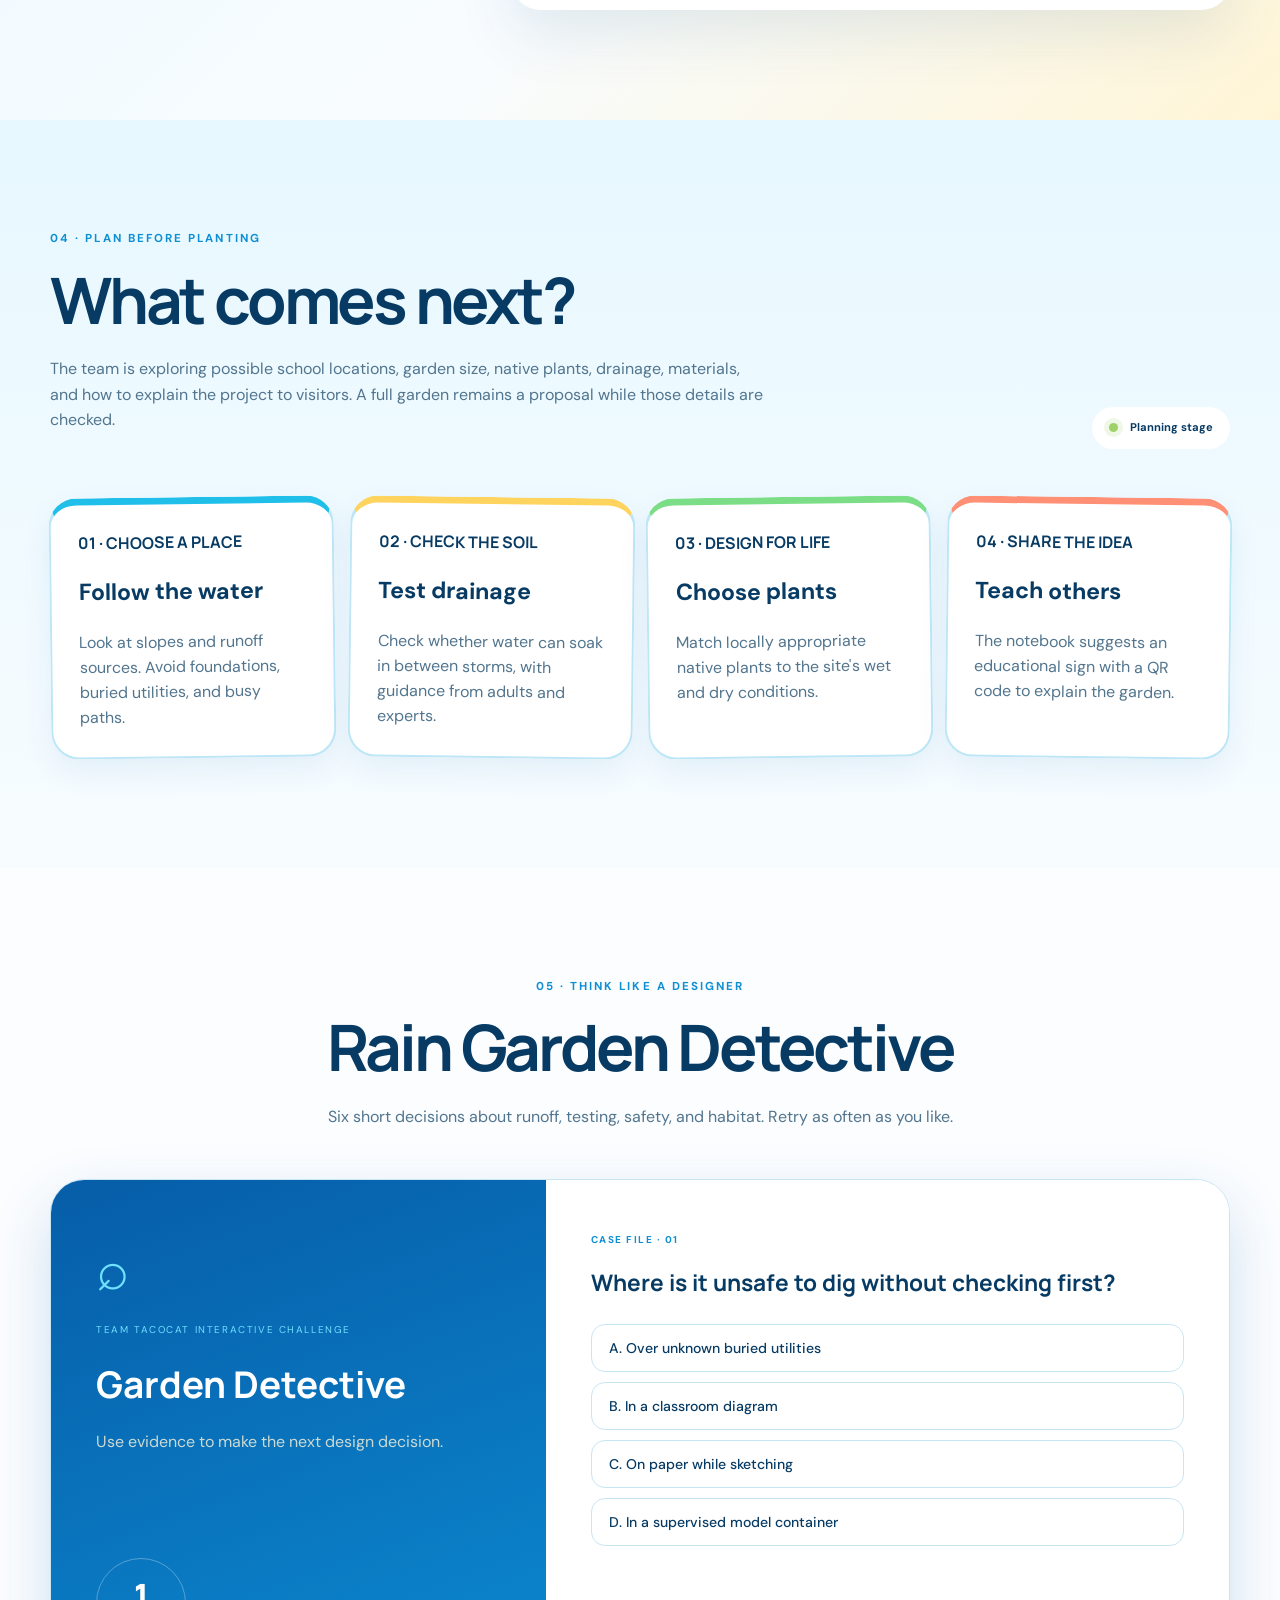
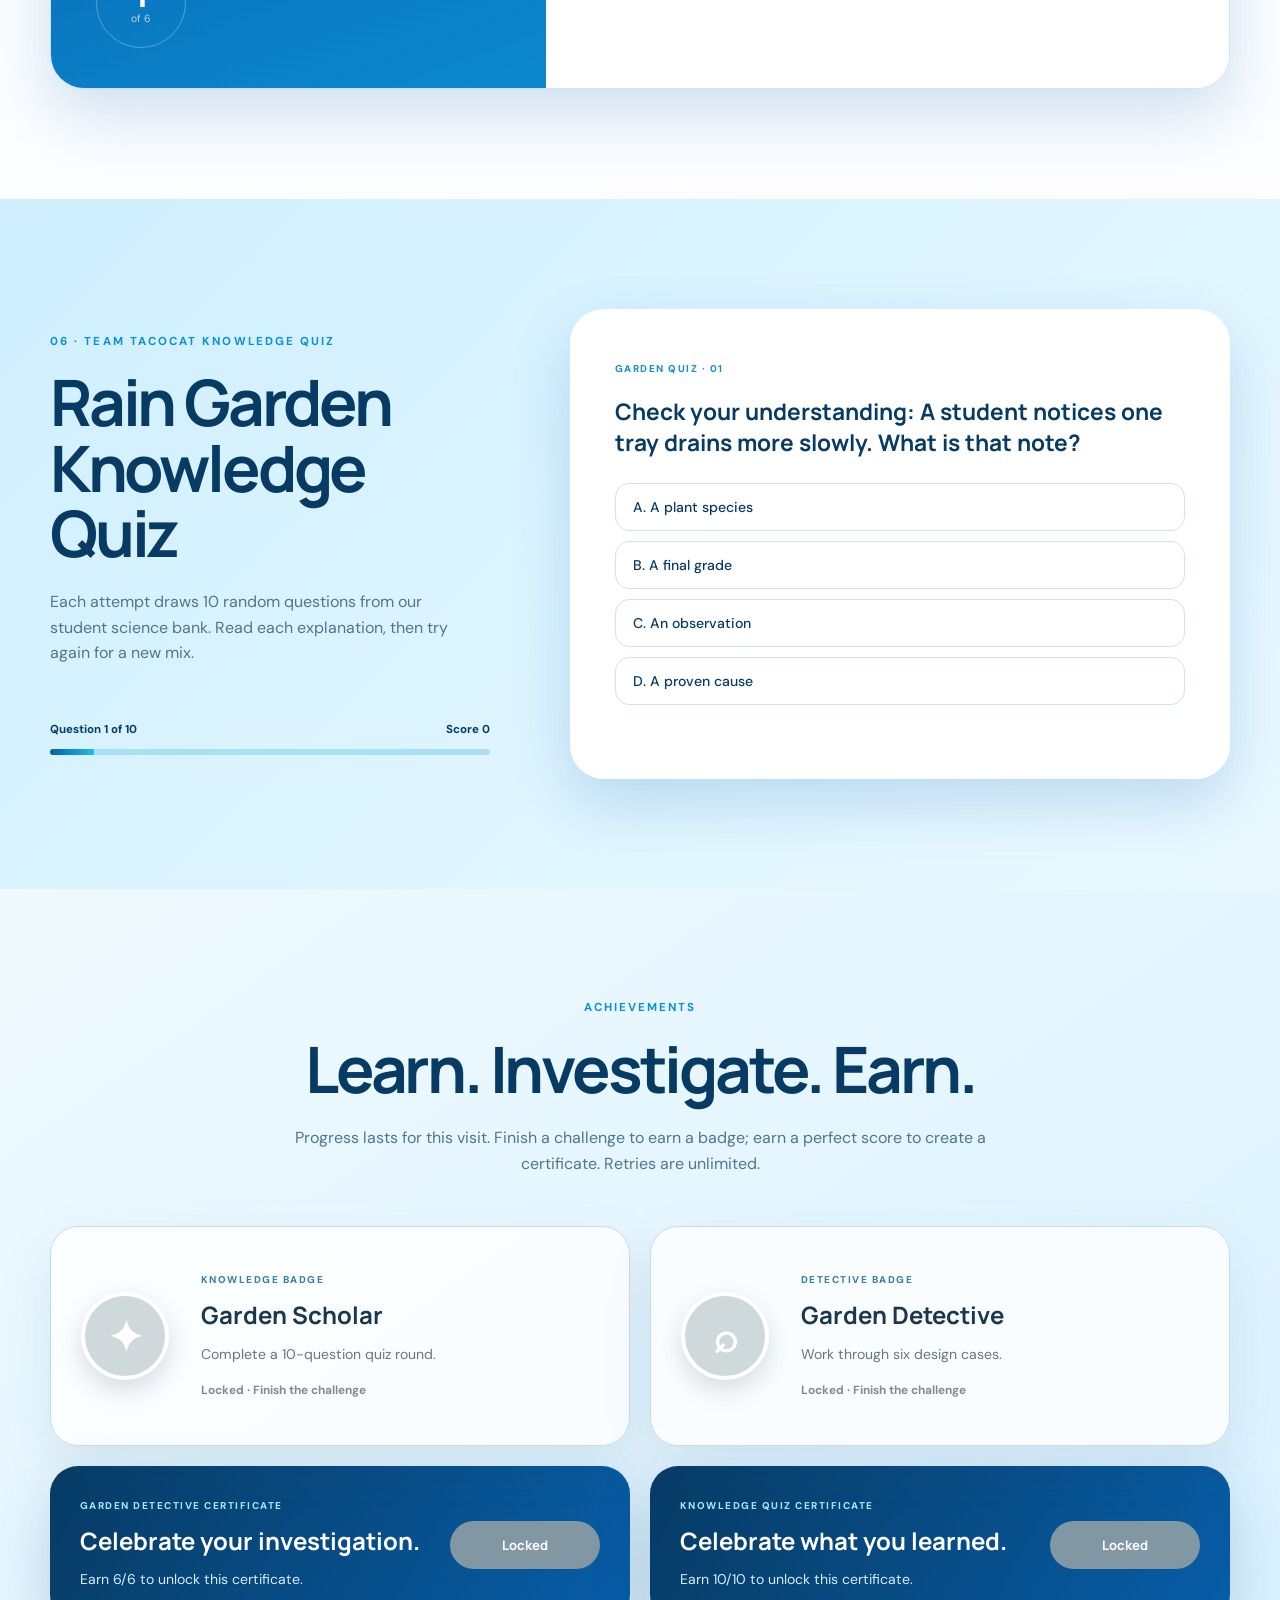
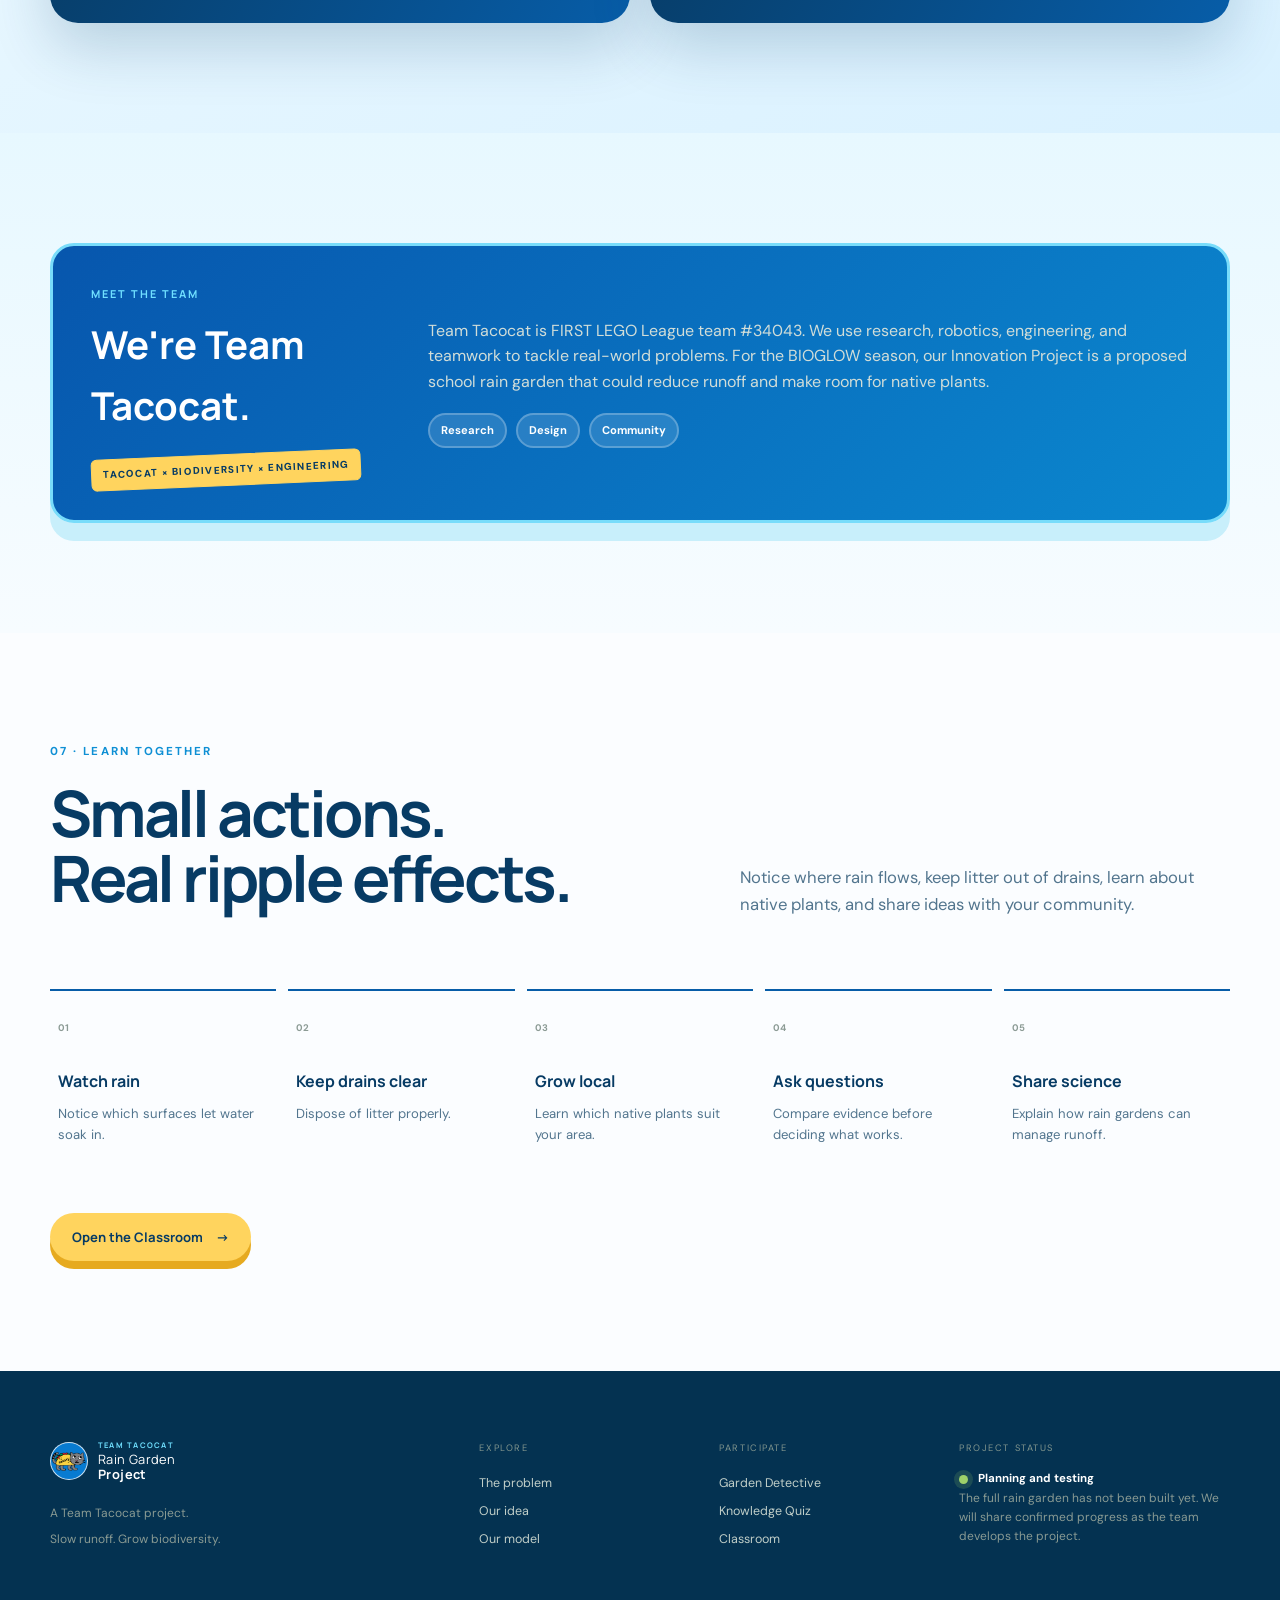
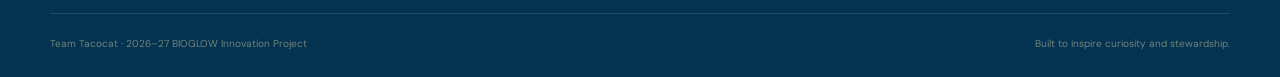
==== commit 73817cb4: "Update Team Tacocat site for rain garden project" ====
--- a/index.html
+++ b/index.html
@@ -1,232 +1,31 @@
-<!DOCTYPE html>
+<!doctype html>
 <html lang="en">
 <head>
-  <meta charset="utf-8">
-  <meta name="viewport" content="width=device-width,initial-scale=1">
-  <meta name="theme-color" content="#075da8">
-  <meta name="description" content="Team Tacocat explores how water monitoring, education, and community action can help protect New Jersey's Great Swamp.">
-  <meta name="apple-mobile-web-app-capable" content="yes">
-  <meta name="apple-mobile-web-app-status-bar-style" content="default">
-  <meta name="apple-mobile-web-app-title" content="Water Watch">
-  <title>Great Swamp Water Watch | Team Tacocat</title>
-  <link rel="preconnect" href="https://fonts.googleapis.com">
-  <link rel="preconnect" href="https://fonts.gstatic.com" crossorigin>
-  <link href="https://fonts.googleapis.com/css2?family=DM+Sans:wght@400;500;600;700&family=Manrope:wght@500;600;700;800&display=swap" rel="stylesheet">
-  <link rel="icon" type="image/png" href="assets/pwa-icon-192.png">
-  <link rel="manifest" href="manifest.webmanifest">
-  <link rel="apple-touch-icon" href="assets/pwa-icon-192.png">
-  <link rel="stylesheet" href="styles.css?v=10">
-  <link rel="stylesheet" href="timeline.css">
-  <link rel="stylesheet" href="monitor-modal.css?v=6">
-  <link rel="stylesheet" href="tacochat.css?v=10">
+<meta charset="utf-8"><meta name="viewport" content="width=device-width,initial-scale=1"><meta name="theme-color" content="#075da8">
+<meta name="description" content="Team Tacocat's BIOGLOW Innovation Project explores a school rain garden that could slow stormwater runoff and support biodiversity.">
+<meta name="apple-mobile-web-app-capable" content="yes"><meta name="apple-mobile-web-app-title" content="Team Tacocat">
+<title>Rain Garden Project | Team Tacocat</title>
+<link rel="preconnect" href="https://fonts.googleapis.com"><link rel="preconnect" href="https://fonts.gstatic.com" crossorigin>
+<link href="https://fonts.googleapis.com/css2?family=DM+Sans:wght@400;500;600;700&family=Manrope:wght@500;600;700;800&display=swap" rel="stylesheet">
+<link rel="icon" href="assets/pwa-icon-192.png"><link rel="manifest" href="manifest.webmanifest"><link rel="apple-touch-icon" href="assets/pwa-icon-192.png">
+<link rel="stylesheet" href="styles.css?v=10"><link rel="stylesheet" href="rain-garden.css?v=1"><link rel="stylesheet" href="tacochat.css?v=10">
 </head>
-<body>
-  <a class="skip" href="#main">Skip to content</a>
-  <header class="site-header" id="home">
-    <nav class="nav wrap" aria-label="Primary navigation">
-      <a class="brand" href="#home" aria-label="Team Tacocat home"><span class="brand-mark brand-mascot" aria-hidden="true"><img src="assets/tacocat-right.png" alt=""></span><span><small>FLL ROBOTICS TEAM</small>Team<br><b>Tacocat</b></span></a>
-      <button class="menu-toggle" type="button" aria-expanded="false" aria-controls="nav-links"><span></span><span></span><span></span><span class="sr-only">Open menu</span></button>
-      <div class="nav-links" id="nav-links">
-        <a href="#home">Home</a><a href="#quality">Water Quality</a><a href="#protect">Why Protect?</a><a href="#timeline">Timeline</a><a href="#detective">Water Detective</a><a href="#quiz">Quiz</a><a href="#achievements">Achievements</a><a href="#wildlife">Wildlife</a><a href="#involved">Get Involved</a><a class="classroom-open" href="classroom.html">Classroom</a><button class="pwa-install" id="pwa-install" type="button" hidden>Install app</button>
-      </div>
-    </nav>
-  </header>
-
-  <main id="main">
-    <section class="hero section-pad">
-      <div class="hero-glow"></div>
-      <div class="wrap hero-grid">
-        <div class="hero-copy reveal">
-          <div class="eyebrow"><span></span> Team Tacocat · An FLL Innovation Project</div>
-          <h1>Great Swamp<br><em>Water Watch</em></h1>
-          <p class="hero-tag">Monitoring Water. Protecting Biodiversity.</p>
-          <p class="hero-text">The Great Swamp is home to hundreds of species and an important wetland ecosystem in New Jersey. We’re exploring how technology, education, and community participation can help protect it.</p>
-          <div class="hero-actions"><a class="button primary" href="#quality">Explore water quality <span>↘</span></a><a class="button ghost" href="#protect">Why protect the swamp?</a></div>
-          <a class="text-link" href="#detective">Test your knowledge <span>→</span></a>
-        </div>
-        <div class="hero-visual reveal delay-1">
-          <div class="photo-frame"><img id="hero-image" src="assets/wetland.png" alt="A lush green wetland landscape in the Great Swamp" onerror="this.closest('.photo-frame').classList.add('fallback')"><div class="fallback-art"><div class="sun"></div><div class="reed r1"></div><div class="reed r2"></div><div class="reed r3"></div><div class="water-line"></div></div><div class="visual-label"><span class="pulse"></span><div><small>TEAM TACOCAT’S PROJECT VISION</small><strong>Observe · Understand · Protect</strong></div></div></div>
-          <div class="species-chip chip-one">◌ <span>Living wetlands</span></div><div class="species-chip chip-two">⌁ <span>Connected water</span></div>
-        </div>
-      </div>
-      <div class="story-strip wrap" role="img" aria-label="Our story"><span>See</span><b>→</b><span>Learn</span><b>→</b><span>Understand</span><b>→</b><span>Participate</span><b>→</b><span>Protect</span></div>
-    </section>
-
-    <section class="section-pad protect" id="protect">
-      <div class="wrap">
-        <div class="section-head split reveal"><div><div class="kicker">02 · TEAM TACOCAT EXPLAINS</div><h2>A wetland is more than water.</h2></div><p>A wetland is a living system where water, soil, plants, wildlife, and people are connected. These eight different jobs show why protecting the Great Swamp means protecting far more than the water we can see.</p></div>
-        <div class="benefit-grid">
-          <article class="benefit reveal"><div class="icon-circle">♧</div><span>01</span><h3>A Living Neighborhood</h3><p>Wetlands create many kinds of shelter in one place: open water, muddy edges, plant stems, tree roots, and damp soil. Birds can nest, amphibians can lay eggs, insects can develop, and mammals can find food and cover throughout their life cycles.</p></article>
-          <article class="benefit reveal delay-1"><div class="icon-circle">≈</div><span>02</span><h3>A Natural Water Filter</h3><p>As runoff slows among wetland plants, suspended soil and other particles can settle instead of continuing downstream. Plant roots and wetland soils can also hold or transform some excess nutrients, helping improve water before it reaches connected streams.</p></article>
-          <article class="benefit reveal delay-2"><div class="icon-circle">⌇</div><span>03</span><h3>A Flood-Storage Basin</h3><p>Wetlands provide room for stormwater to spread out and collect temporarily. By releasing that water more gradually, they can lower the speed and height of flooding downstream and reduce pressure on nearby communities.</p></article>
-          <article class="benefit reveal delay-3"><div class="icon-circle">◉</div><span>04</span><h3>A Climate Storehouse</h3><p>Wetland plants remove carbon dioxide from the air as they grow. In waterlogged soils, dead plant material may break down slowly, allowing some carbon to remain stored underground rather than quickly returning to the atmosphere.</p></article>
-          <article class="benefit reveal"><div class="icon-circle">↕</div><span>05</span><h3>A Water-Cycle Regulator</h3><p>Depending on their soil and location, wetlands may receive groundwater, replenish it, or do both at different times. This exchange helps connect rainfall, streams, soil moisture, and underground water across the surrounding landscape.</p></article>
-          <article class="benefit reveal delay-1"><div class="icon-circle">≋</div><span>06</span><h3>An Erosion Shield</h3><p>Dense roots help hold soil in place, while stems and leaves slow moving water. That protection reduces erosion along banks and shorelines, keeping valuable soil from washing away during storms.</p></article>
-          <article class="benefit reveal delay-2"><div class="icon-circle">↻</div><span>07</span><h3>A Nutrient Recycler</h3><p>Bacteria, fungi, plants, and tiny animals break down dead material and reuse its nutrients. This recycling supports new plant growth and forms the foundation of food chains that reach fish, birds, reptiles, and mammals.</p></article>
-          <article class="benefit reveal delay-3"><div class="icon-circle">✦</div><span>08</span><h3>A Community Classroom</h3><p>Wetlands give students, scientists, and neighbors a place to observe wildlife and measure environmental change. Research, education, recreation, and careful monitoring can turn curiosity into better decisions and long-term stewardship.</p></article>
-        </div>
-      </div>
-    </section>
-
-    <section class="section-pad runoff-story" id="runoff-story">
-      <div class="wrap runoff-layout">
-        <div class="runoff-copy reveal">
-          <div class="kicker">WATCH THE JOURNEY</div>
-          <h2>How road salt reaches a wetland.</h2>
-          <p>Road-salt runoff begins when rain or melting snow dissolves salt and carries it away from pavement. Follow the water as it moves along curbs, through storm drains and pipes, into streams, and eventually toward a wetland.</p>
-          <div class="runoff-facts" role="img" aria-label="Road salt runoff path"><span>Road</span><i>→</i><span>Storm drain</span><i>→</i><span>Stream</span><i>→</i><span>Wetland</span></div>
-          <p class="runoff-note">Dissolved salt may be invisible even when it raises conductivity and TDS.</p>
-        </div>
-        <div class="runoff-video reveal delay-1">
-          <video controls preload="metadata" playsinline aria-label="Animated explanation of how road salt runoff travels from roads to wetlands">
-            <source src="assets/road-salt-runoff-animation.mp4" type="video/mp4">
-            Your browser does not support embedded video.
-          </video>
-        </div>
-      </div>
-    </section>
-
-    <section class="section-pad quality" id="quality">
-      <div class="wrap">
-        <div class="section-head centered reveal"><div class="kicker light">04 · TEAM TACOCAT WATER QUALITY</div><h2>Four clues beneath the surface.</h2><p>Each measurement tells a different part of the water’s story. No readings are shown yet—Team Tacocat’s sensor system is still being developed.</p></div>
-        <div class="quality-grid">
-          <article class="quality-card reveal" data-color="blue"><div class="quality-top"><span class="quality-symbol">pH</span><span class="status-dot">MEASUREMENT</span></div><h3>Acidity &amp; alkalinity</h3><p>pH shows how acidic or basic the water is. Large changes can make the environment difficult for aquatic organisms.</p><button class="learn-more" type="button" aria-expanded="false">Learn more <span>+</span></button><div class="learn-detail"><p>Tracking pH over time can help reveal changes worth investigating. A single measurement cannot explain the cause.</p></div></article>
-          <article class="quality-card reveal delay-1" data-color="sand"><div class="quality-top"><span class="quality-symbol">TDS</span><span class="status-dot">MEASUREMENT</span></div><h3>Conductivity / TDS</h3><p>Conductivity shows how well water carries an electrical current because of dissolved ions. TDS estimates the amount of dissolved substances.</p><button class="learn-more" type="button" aria-expanded="false">Learn more <span>+</span></button><div class="learn-detail"><p>Changes over time can point to shifts in dissolved materials entering the water. TDS is often estimated from conductivity.</p></div></article>
-          <article class="quality-card reveal delay-2" data-color="green"><div class="quality-top"><span class="quality-symbol">DO</span><span class="status-dot">MEASUREMENT</span></div><h3>Dissolved oxygen</h3><p>Dissolved oxygen is the oxygen available in water for fish, insects, and other aquatic organisms to breathe.</p><button class="learn-more" type="button" aria-expanded="false">Learn more <span>+</span></button><div class="learn-detail"><p>DO can change with temperature, water movement, plant activity, and decomposition, so repeated measurements provide useful context.</p></div></article>
-          <article class="quality-card reveal delay-3" data-color="coral"><div class="quality-top"><span class="quality-symbol">°C</span><span class="status-dot">MEASUREMENT</span></div><h3>Water temperature</h3><p>Temperature affects aquatic organisms and can influence dissolved oxygen and other environmental conditions.</p><button class="learn-more" type="button" aria-expanded="false">Learn more <span>+</span></button><div class="learn-detail"><p>Temperature naturally changes with time, season, shade, weather, and location—another reason trends are more useful than one reading.</p></div></article>
-        </div>
-      </div>
-    </section>
-
-    <section class="section-pad flow-section">
-      <div class="wrap flow-layout">
-        <div class="flow-copy reveal"><div class="kicker">03 · THE TACOCAT PROCESS</div><h2>Turning signals into stewardship.</h2><p>Team Tacocat’s goal is not only to collect measurements. We want to turn environmental data into information that people can understand and use to help protect the Great Swamp.</p><div class="quote">“Technology becomes powerful when it helps a community understand what’s happening.” <b>— Team Tacocat</b></div></div>
-        <div class="flow" role="img" aria-label="Water flows to sensors, Raspberry Pi, data, website, community, and action">
-          <div class="flow-item reveal"><b>01</b><span class="flow-icon">≈</span><strong>Water</strong><small>The ecosystem</small></div><i>→</i><div class="flow-item reveal delay-1"><b>02</b><span class="flow-icon">⌁</span><strong>Sensors</strong><small>Observe conditions</small></div><i>→</i><div class="flow-item reveal delay-2"><b>03</b><span class="flow-icon">▦</span><strong>Raspberry Pi</strong><small>Collect signals</small></div><i>→</i><div class="flow-item reveal"><b>04</b><span class="flow-icon">∷</span><strong>Data</strong><small>Organize patterns</small></div><i>→</i><div class="flow-item reveal delay-1"><b>05</b><span class="flow-icon">▤</span><strong>Website</strong><small>Explain clearly</small></div><i>→</i><div class="flow-item reveal delay-2"><b>06</b><span class="flow-icon">◎</span><strong>Community</strong><small>Learn together</small></div><i>→</i><div class="flow-item action reveal delay-3"><b>07</b><span class="flow-icon">↗</span><strong>Action</strong><small>Help protect</small></div>
-        </div>
-      </div>
-    </section>
-
-    <section class="section-pad timeline-section" id="timeline">
-      <div class="wrap">
-        <div class="section-head centered reveal">
-          <div class="kicker">TEAM TACOCAT’S PROJECT JOURNEY</div>
-          <h2>Project timeline.</h2>
-        </div>
-        <div class="project-timeline reveal" role="img" aria-label="Empty Team Tacocat project timeline"></div>
-      </div>
-    </section>
-
-    <section class="section-pad monitoring" id="monitoring">
-      <div class="wrap"><div class="monitor-head reveal"><div><div class="kicker">01 · LIVE SENSOR MONITORING</div><h2>Coming Soon: Live Water Monitoring</h2><p>Team Tacocat is developing a monitoring system using sensors and a Raspberry Pi. Future versions may display trends, unusual changes, and comparisons between locations—once real sensors are deployed.</p></div><span class="dev-badge"><i></i> Team Tacocat sensor system</span></div>
-        <div class="monitor-grid"><button class="sensor-card" type="button" data-monitor-open="ph" aria-haspopup="dialog"><span>pH</span><span class="waiting" aria-hidden="true"><i></i><i></i><i></i></span><strong>Awaiting Sensor Deployment</strong><small>No live reading available</small><em>Open monitor ↗</em></button><button class="sensor-card" type="button" data-monitor-open="conductivity" aria-haspopup="dialog"><span>Conductivity / TDS</span><span class="waiting" aria-hidden="true"><i></i><i></i><i></i></span><strong>Awaiting Sensor Deployment</strong><small>No live reading available</small><em>Open monitor ↗</em></button><button class="sensor-card" type="button" data-monitor-open="oxygen" aria-haspopup="dialog"><span>Dissolved Oxygen (DO)</span><span class="waiting" aria-hidden="true"><i></i><i></i><i></i></span><strong>Awaiting Sensor Deployment</strong><small>No live reading available</small><em>Open monitor ↗</em></button><button class="sensor-card" type="button" data-monitor-open="temperature" aria-haspopup="dialog"><span>Water Temperature</span><span class="waiting" aria-hidden="true"><i></i><i></i><i></i></span><strong>Awaiting Sensor Deployment</strong><small>No live reading available</small><em>Open monitor ↗</em></button></div>
-        <div class="team-intro reveal">
-          <div><span class="team-label">Meet the team</span><h3>We’re Team Tacocat.</h3><span class="tacocat-stamp">TACOCAT × WATER × TECHNOLOGY</span></div>
-          <div><p>Team Tacocat is a FIRST LEGO League robotics team made up of curious, creative, and hardworking students who enjoy solving real-world problems together. Our team combines robotics, coding, research, and teamwork to develop innovative solutions. This year, we are especially interested in protecting local ecosystems and using technology to help people better understand and care for the environment.</p><div class="team-values" role="group" aria-label="Team Tacocat focus areas"><span>Science</span><span>Engineering</span><span>Community</span></div></div>
-        </div>
-      </div>
-    </section>
-
-    <div class="monitor-modal" id="sensor-monitor-modal" hidden>
-      <div class="monitor-dialog" role="dialog" aria-modal="true" aria-label="Water Quality Monitor" tabindex="-1">
-        <button class="monitor-close" type="button" aria-label="Close water quality monitor">×</button>
-        <iframe class="monitor-frame" title="Team Tacocat water quality monitor" src="water-quality-monitor.html?v=7"></iframe>
-      </div>
-    </div>
-
-    <aside class="tacochat" id="tacochat-panel" role="dialog" aria-modal="true" aria-label="TacoChat" hidden>
-      <header class="tacochat-header">
-        <span class="tacochat-avatar" aria-hidden="true"><img src="assets/tacocat-right.png" alt=""></span>
-        <div><strong>TacoChat</strong></div>
-        <button class="tacochat-speak-toggle" id="tacochat-speak-toggle" type="button" aria-label="Read TacoChat answers aloud" aria-pressed="false" title="Read answers aloud">🔈</button>
-        <button class="tacochat-close" type="button" aria-label="Close TacoChat">×</button>
-      </header>
-      <div class="tacochat-messages" id="tacochat-messages" aria-live="polite">
-        <div class="tacochat-empty" id="tacochat-empty">
-          <div class="tacochat-meow">Meow!</div>
-          <img src="assets/tacocat-right.png" alt="Team Tacocat’s taco cat mascot">
-          <h2>Hello</h2>
-          <p>Ask anything to begin</p>
-          <div class="tacochat-suggestions" role="group" aria-label="Suggested questions">
-            <button type="button" data-question="What is dissolved oxygen?">What is dissolved oxygen?</button>
-            <button type="button" data-question="Tell me about Team Tacocat">Tell me about Team Tacocat</button>
-            <button type="button" data-question="How does road salt reach wetlands?">How does road salt reach wetlands?</button>
-            <button type="button" data-question="How does your monitoring system work?">How does your monitoring system work?</button>
-          </div>
-        </div>
-      </div>
-      <form class="tacochat-form" id="tacochat-form">
-        <label class="sr-only" for="tacochat-input">Write your message</label>
-        <button class="tacochat-mic" id="tacochat-mic" type="button" aria-label="Ask with your voice" aria-pressed="false" title="Ask with your voice"><span aria-hidden="true">🎙</span></button>
-        <input id="tacochat-input" name="message" type="text" maxlength="300" autocomplete="off" placeholder="Write Your Message...">
-        <button type="submit" aria-label="Send message"><span>➜</span></button>
-      </form>
-    </aside>
-
-    <button class="tacochat-launcher" id="tacochat-launcher" type="button" aria-label="Open TacoChat" aria-expanded="false" aria-controls="tacochat-panel">
-      <img src="assets/tacocat-right.png" alt="">
-      <span>Chat with TacoChat</span>
-    </button>
-
-    <section class="section-pad games" id="detective">
-      <div class="wrap"><div class="section-head centered reveal"><div class="kicker">05 · TEAM TACOCAT INVESTIGATES</div><h2>Put your wetland instincts to the test.</h2><p>Read the evidence, choose your answer, and learn what the clues might mean with Team Tacocat.</p></div>
-        <div class="game-shell reveal"><div class="game-intro"><div class="detective-mark">⌕</div><span>TEAM TACOCAT INTERACTIVE CHALLENGE</span><h3>Water Detective</h3><p>Six real-world scenarios. Can you follow the evidence?</p><div class="score-ring"><span id="detective-number">1</span><small id="detective-total">of 6</small></div></div><div class="game-panel" id="detective-game"></div></div>
-      </div>
-    </section>
-
-    <section class="section-pad quiz-section" id="quiz">
-      <div class="wrap quiz-layout"><div class="quiz-copy reveal"><div class="kicker">06 · TEAM TACOCAT KNOWLEDGE QUIZ</div><h2>Great Swamp<br>Knowledge Quiz</h2><p>Every attempt draws 10 different questions from a 500-question student science bank. Learn from each explanation, then try again for a new mix.</p><div class="quiz-progress"><div><span id="quiz-label">Question 1 of 10</span><b id="quiz-score-label">Score 0</b></div><div class="track"><i id="quiz-bar"></i></div></div></div><div class="quiz-card reveal delay-1" id="knowledge-game"></div></div>
-    </section>
-
-    <section class="section-pad achievements" id="achievements">
-      <div class="wrap">
-        <div class="section-head centered reveal"><div class="kicker">ACHIEVEMENTS</div><h2>Learn. Investigate. Earn.</h2><p>Retry as often as you like. Badges stay unlocked during this visit, but progress resets when you reload or leave this page. Earn 6/6 in Water Detective or 10/10 in the Knowledge Quiz to unlock a certificate for each challenge.</p></div>
-        <div class="achievement-grid">
-          <article class="achievement-card" data-achievement="knowledge"><div class="achievement-emblem" aria-hidden="true">✦</div><div><span>KNOWLEDGE BADGE</span><h3>Wetland Scholar</h3><p>Complete a 10-question Great Swamp Knowledge Quiz round.</p><strong class="achievement-status">Locked · Finish the quiz</strong></div></article>
-          <article class="achievement-card" data-achievement="detective"><div class="achievement-emblem" aria-hidden="true">⌕</div><div><span>DETECTIVE BADGE</span><h3>Water Detective</h3><p>Solve all six case files and follow the environmental clues.</p><strong class="achievement-status">Locked · Finish every case</strong></div></article>
-          <article class="certificate-unlock"><div><span>WATER DETECTIVE CERTIFICATE</span><h3>Your investigation deserves recognition.</h3><p id="certificate-status-detective">Earn a 6/6 Water Detective score to unlock this certificate.</p></div><button class="button certificate-button" id="open-certificate-detective" data-certificate="detective" type="button" disabled>Locked</button></article>
-          <article class="certificate-unlock"><div><span>KNOWLEDGE QUIZ CERTIFICATE</span><h3>Celebrate what you learned.</h3><p id="certificate-status-knowledge">Earn a 10/10 Knowledge Quiz score to unlock this certificate.</p></div><button class="button certificate-button" id="open-certificate-knowledge" data-certificate="knowledge" type="button" disabled>Locked</button></article>
-        </div>
-      </div>
-    </section>
-
-    <section class="section-pad wildlife" id="wildlife">
-      <div class="wrap"><div class="wildlife-lead reveal"><div><div class="kicker light">07 · TACOCAT &amp; BIODIVERSITY</div><h2>Water connects<br><em>everything.</em></h2></div><p>Team Tacocat is exploring how water quality connects the whole wetland. Changes in aquatic conditions can influence plants, insects, fish, amphibians, birds, and other organisms throughout the food web.</p></div>
-        <div class="species-row"><div class="species"><b aria-hidden="true">🐢</b><span>Turtles</span></div><div class="species"><b aria-hidden="true">🐸</b><span>Frogs</span></div><div class="species"><b aria-hidden="true">🐟</b><span>Fish</span></div><div class="species"><b aria-hidden="true">🦆</b><span>Birds</span></div><div class="species"><b aria-hidden="true">🦋</b><span>Insects</span></div><div class="species"><b aria-hidden="true">🌿</b><span>Aquatic plants</span></div><div class="species"><b aria-hidden="true">🦫</b><span>Mammals</span></div></div>
-        <div class="foodweb-note reveal"><span>THE WETLAND FOOD WEB</span><p>When one part of the system changes, the effects can ripple outward. Protecting water means protecting the many lives connected to it.</p></div>
-      </div>
-    </section>
-
-    <section class="section-pad involved" id="involved">
-      <div class="wrap"><div class="section-head split reveal"><div><div class="kicker">08 · TAKE PART WITH TACOCAT</div><h2>Small actions.<br>Real ripple effects.</h2></div><p>Join Team Tacocat in learning how informed people can make thoughtful choices in their own communities.</p></div>
-        <div class="actions-grid"><article><b>01</b><h3>Protect Streams</h3><p>Reduce litter and keep waste away from waterways.</p></article><article><b>02</b><h3>Reduce Runoff</h3><p>Limit unnecessary fertilizers and chemicals around homes.</p></article><article><b>03</b><h3>Observe</h3><p>Pay attention to changes in nearby streams and wetlands.</p></article><article><b>04</b><h3>Participate</h3><p>Join cleanups, citizen-science programs, or environmental projects.</p></article><article><b>05</b><h3>Learn</h3><p>Understand how wetlands protect wildlife and communities.</p></article></div>
-        <div class="report-layout reveal"><div class="report-copy"><span class="report-label">EMAIL TEAM TACOCAT</span><h3>Report What You See</h3><p>Share an observation directly with Team Tacocat. Submit the form and the report will be delivered—no email app required.</p><ul><li>Sent directly to Team Tacocat</li><li>Dated automatically</li><li>No visitor email required</li></ul><p class="report-address">cms.tacocatrobotics@gmail.com</p></div><form id="report-form" action="https://formspree.io/f/xkjogwky" method="POST"><label>What did you observe?<select id="report-observation" name="observation" required><option value="">Choose an observation</option><option>Trash</option><option>Unusual algae</option><option>Cloudy or muddy water</option><option>Unusual water color</option><option>Bad smell</option><option>Wildlife</option><option>Dead or sick wildlife</option><option>Flooding</option><option>Other</option></select></label><label>Location<input id="report-location" name="location" type="text" required placeholder="e.g. trail or landmark" autocomplete="off"></label><label>Message<textarea id="report-message" name="user-message" required rows="5" placeholder="Describe what you noticed..."></textarea></label><button class="button primary" type="submit">Send report <span>→</span></button><div class="form-success" role="status">Report sent successfully. Thank you for helping Team Tacocat!</div><div class="form-error" role="alert">The report could not be sent. Please check your connection and try again.</div></form></div>
-      </div>
-    </section>
-
-  </main>
-
-  <dialog class="certificate-dialog" id="certificate-dialog" aria-labelledby="certificate-title">
-    <div class="certificate-controls">
-      <label>Name on certificate<input id="certificate-name" type="text" maxlength="60" autocomplete="name" placeholder="Enter your name"></label>
-      <button class="button primary" id="print-certificate" type="button" disabled>Print or save PDF</button>
-      <button class="certificate-close" type="button" aria-label="Close certificate">×</button>
-    </div>
-    <article class="certificate-sheet" id="certificate-sheet">
-      <div class="certificate-corner corner-one"></div><div class="certificate-corner corner-two"></div>
-      <header><img src="assets/tacocat-right.png" alt=""><div><span>TEAM TACOCAT · FLL TEAM #34043</span><strong>Great Swamp Water Watch</strong></div></header>
-      <div class="certificate-mark" id="certificate-mark" aria-hidden="true">⌕</div>
-      <p class="certificate-overline">CERTIFICATE OF COMPLETION</p>
-      <h2 id="certificate-title">Great Swamp Water Detective</h2>
-      <p class="certificate-presented">This certificate is proudly presented to</p>
-      <div class="certificate-recipient" id="certificate-recipient">Your Name</div>
-      <p class="certificate-copy" id="certificate-copy">for completing all six Water Detective case files and demonstrating curiosity, careful observation, and an understanding of how water-quality clues help us care for wetlands.</p>
-      <div class="certificate-footer"><div><span id="certificate-date"></span><b>Date completed</b></div><div class="certificate-seal"><span id="certificate-score">6/6</span><small id="certificate-seal-label">CASES<br>COMPLETE</small></div><div><span>Team Tacocat</span><b>FLL Robotics Team #34043</b></div></div>
-    </article>
-  </dialog>
-  <footer><div class="wrap footer-grid"><div><a class="brand footer-brand" href="#home"><span class="brand-mark brand-mascot" aria-hidden="true"><img src="assets/tacocat-right.png" alt=""></span><span><small>TEAM TACOCAT</small>Great Swamp<br><b>Water Watch</b></span></a><p class="footer-project-copy"><span>A Team Tacocat project.</span><span>Monitoring water. Protecting biodiversity.</span></p></div><div><span>EXPLORE</span><a href="#protect">Why protect?</a><a href="#quality">Water quality</a><a href="#wildlife">Wildlife</a></div><div><span>PARTICIPATE</span><a href="#detective">Water Detective</a><a href="#quiz">Knowledge Quiz</a><a href="#involved">Get involved</a></div><div class="footer-note"><span>PROJECT STATUS</span><b><i></i> Team Tacocat sensor system</b><p>Live sensor data will appear after the system is deployed.</p></div></div><div class="wrap footer-bottom"><span>Team Tacocat · FLL Innovation Project</span><span>Built to inspire curiosity and stewardship.</span></div></footer>
-  <script src="question-bank.js?v=2"></script>
-  <script src="script.js?v=14"></script>
-  <script src="tacochat.js?v=22"></script>
-</body>
-</html>
+<body><a class="skip" href="#main">Skip to content</a>
+<header class="site-header" id="home"><nav class="nav wrap" aria-label="Primary navigation"><a class="brand" href="#home"><span class="brand-mark brand-mascot"><img src="assets/tacocat-right.png" alt=""></span><span><small>FLL ROBOTICS TEAM</small>Team<br><b>Tacocat</b></span></a><button class="menu-toggle" type="button" aria-expanded="false" aria-controls="nav-links"><span></span><span></span><span></span><span class="sr-only">Open menu</span></button><div class="nav-links" id="nav-links"><a href="#home">Home</a><a href="#problem">The Problem</a><a href="#solution">Our Idea</a><a href="#experiment">Our Model</a><a href="#plan">Next Steps</a><a href="#detective">Detective</a><a href="#quiz">Quiz</a><a href="#team">Team</a><a class="classroom-open" href="classroom.html">Classroom</a><button class="pwa-install" id="pwa-install" type="button" hidden>Install app</button></div></nav></header>
+<main id="main">
+<section class="hero section-pad"><div class="hero-glow"></div><div class="wrap hero-grid"><div class="hero-copy reveal"><div class="eyebrow"><span></span> TEAM TACOCAT · 2026–27 BIOGLOW INNOVATION PROJECT</div><h1>A garden<br>for <em>the rain.</em></h1><p class="hero-tag">Slow runoff. Grow biodiversity.</p><p class="hero-text">Rainwater rushing across hard surfaces can carry pollution toward local waterways. Team Tacocat is designing a rain garden for our school: a planted place where runoff can slow down and soak into the ground.</p><div class="hero-actions"><a class="button primary" href="#solution">Explore our idea <span>↘</span></a><a class="button ghost" href="#experiment">See our model</a></div><a class="text-link" href="classroom.html">Learn in the Classroom <span>→</span></a></div><div class="hero-visual reveal delay-1"><div class="photo-frame garden-hero-art" role="img" aria-label="Illustration of rain falling into a planted rain garden"><div class="garden-cloud"></div><div class="rain-streaks">〃 〃 〃 〃</div><div class="garden-hill"></div><div class="garden-basin"></div><div class="garden-plants">🌾 🌼 🌿 🌸 🌾</div><div class="garden-water"></div><div class="visual-label"><span class="pulse"></span><div><small>TEAM TACOCAT'S PROJECT IDEA</small><strong>Capture · Slow · Soak · Grow</strong></div></div></div><div class="species-chip chip-one">↘ <span>Runoff enters</span></div><div class="species-chip chip-two">✿ <span>Native plants grow</span></div></div></div><div class="story-strip wrap" role="img" aria-label="Project steps"><span>Notice runoff</span><b>→</b><span>Design a garden</span><b>→</b><span>Test a model</span><b>→</b><span>Plan the build</span></div></section>
+<section class="section-pad protect" id="problem"><div class="wrap"><div class="section-head split reveal"><div><div class="kicker">01 · THE PROBLEM</div><h2>Where does the rain go?</h2></div><p>On pavement, rain cannot soak in easily. It becomes stormwater runoff, carrying soil, litter, fertilizer, and other materials downhill. The team began with water quality research, then chose a hands-on idea that could address runoff closer to its source.</p></div><div class="benefit-grid garden-facts"><article class="benefit"><div class="icon-circle">☔</div><span>01</span><h3>Rain falls</h3><p>Water lands on roofs, walkways, fields, and pavement around a school.</p></article><article class="benefit"><div class="icon-circle">↘</div><span>02</span><h3>Runoff moves</h3><p>Hard surfaces send more water downhill instead of letting it enter soil.</p></article><article class="benefit"><div class="icon-circle">≋</div><span>03</span><h3>Materials travel</h3><p>Moving water can pick up sediment, litter, nutrients, and road salt.</p></article><article class="benefit"><div class="icon-circle">✿</div><span>04</span><h3>Habitat matters</h3><p>A well-planned garden can make room for native plants and local wildlife.</p></article></div></div></section>
+<section class="section-pad quality" id="solution"><div class="wrap"><div class="section-head centered reveal"><div class="kicker light">02 · OUR PROPOSED SOLUTION</div><h2>What is a rain garden?</h2><p>A shallow planted area that receives runoff. Its soil and plants give water a place to slow down and soak in. Site conditions, drainage, and plant choice all affect how well it works.</p></div><div class="quality-grid garden-steps"><article class="quality-card" data-color="blue"><div class="quality-top"><span class="quality-symbol">↘</span></div><h3>Catch runoff</h3><p>Choose a place where rainwater can flow into the garden.</p></article><article class="quality-card" data-color="sand"><div class="quality-top"><span class="quality-symbol">≋</span></div><h3>Slow the flow</h3><p>A shallow basin gives moving water room to spread out.</p></article><article class="quality-card" data-color="green"><div class="quality-top"><span class="quality-symbol">↓</span></div><h3>Let it soak in</h3><p>Suitable soil allows water to infiltrate between storms.</p></article><article class="quality-card" data-color="coral"><div class="quality-top"><span class="quality-symbol">✿</span></div><h3>Support life</h3><p>Native plants can provide food and shelter for local wildlife.</p></article></div><p class="garden-caution">The proposed garden has not been built. The team still needs to test the model, check a location, and select appropriate plants.</p></div></section>
+<section class="section-pad runoff-story" id="experiment"><div class="wrap runoff-layout"><div class="runoff-copy reveal"><div class="kicker">03 · TEST THE IDEA</div><h2>Three models. One question.</h2><p>The notebook proposes comparing an empty control, a grass-and-soil model, and a layered rain-garden model with plants, soil, sand, and gravel. Water collected beneath each model could be compared to see what the setups do differently.</p><div class="runoff-facts" role="img" aria-label="Three proposed model setups"><span>Empty control</span><i>↔</i><span>Grass + soil</span><i>↔</i><span>Rain garden</span></div><p class="runoff-note">This is a draft comparison. We will share measured results only after testing is documented.</p></div><figure class="model-figure reveal delay-1"><img src="assets/rain-garden-model.jpg" alt="Draft diagram comparing an empty control, grass and soil, and a layered rain garden"><figcaption>Draft model diagram from the engineering notebook.</figcaption></figure></div></section>
+<section class="section-pad monitoring" id="plan"><div class="wrap"><div class="monitor-head reveal"><div><div class="kicker">04 · PLAN BEFORE PLANTING</div><h2>What comes next?</h2><p>The team is exploring possible school locations, garden size, native plants, drainage, materials, and how to explain the project to visitors. A full garden remains a proposal while those details are checked.</p></div><span class="dev-badge"><i></i> Planning stage</span></div><div class="monitor-grid garden-plan-grid"><article class="sensor-card"><span>01 · CHOOSE A PLACE</span><strong>Follow the water</strong><small>Look at slopes and runoff sources. Avoid foundations, buried utilities, and busy paths.</small></article><article class="sensor-card"><span>02 · CHECK THE SOIL</span><strong>Test drainage</strong><small>Check whether water can soak in between storms, with guidance from adults and experts.</small></article><article class="sensor-card"><span>03 · DESIGN FOR LIFE</span><strong>Choose plants</strong><small>Match locally appropriate native plants to the site's wet and dry conditions.</small></article><article class="sensor-card"><span>04 · SHARE THE IDEA</span><strong>Teach others</strong><small>The notebook suggests an educational sign with a QR code to explain the garden.</small></article></div></div></section>
+<section class="section-pad games" id="detective"><div class="wrap"><div class="section-head centered reveal"><div class="kicker">05 · THINK LIKE A DESIGNER</div><h2>Rain Garden Detective</h2><p>Six short decisions about runoff, testing, safety, and habitat. Retry as often as you like.</p></div><div class="game-shell"><div class="game-intro"><div class="detective-mark">⌕</div><span>TEAM TACOCAT INTERACTIVE CHALLENGE</span><h3>Garden Detective</h3><p>Use evidence to make the next design decision.</p><div class="score-ring"><span id="detective-number">1</span><small id="detective-total">of 6</small></div></div><div class="game-panel" id="detective-game"></div></div></div></section>
+<section class="section-pad quiz-section" id="quiz"><div class="wrap quiz-layout"><div class="quiz-copy reveal"><div class="kicker">06 · TEAM TACOCAT KNOWLEDGE QUIZ</div><h2>Rain Garden<br>Knowledge Quiz</h2><p>Each attempt draws 10 random questions from our student science bank. Read each explanation, then try again for a new mix.</p><div class="quiz-progress"><div><span id="quiz-label">Question 1 of 10</span><b id="quiz-score-label">Score 0</b></div><div class="track"><i id="quiz-bar"></i></div></div></div><div class="quiz-card" id="knowledge-game"></div></div></section>
+<section class="section-pad achievements" id="achievements"><div class="wrap"><div class="section-head centered"><div class="kicker">ACHIEVEMENTS</div><h2>Learn. Investigate. Earn.</h2><p>Progress lasts for this visit. Finish a challenge to earn a badge; earn a perfect score to create a certificate. Retries are unlimited.</p></div><div class="achievement-grid"><article class="achievement-card" data-achievement="knowledge"><div class="achievement-emblem">✦</div><div><span>KNOWLEDGE BADGE</span><h3>Garden Scholar</h3><p>Complete a 10-question quiz round.</p><strong class="achievement-status">Locked · Finish the quiz</strong></div></article><article class="achievement-card" data-achievement="detective"><div class="achievement-emblem">⌕</div><div><span>DETECTIVE BADGE</span><h3>Garden Detective</h3><p>Work through six design cases.</p><strong class="achievement-status">Locked · Finish every case</strong></div></article><article class="certificate-unlock"><div><span>GARDEN DETECTIVE CERTIFICATE</span><h3>Celebrate your investigation.</h3><p id="certificate-status-detective">Earn 6/6 to unlock.</p></div><button class="button certificate-button" id="open-certificate-detective" data-certificate="detective" type="button" disabled>Locked</button></article><article class="certificate-unlock"><div><span>KNOWLEDGE QUIZ CERTIFICATE</span><h3>Celebrate what you learned.</h3><p id="certificate-status-knowledge">Earn 10/10 to unlock.</p></div><button class="button certificate-button" id="open-certificate-knowledge" data-certificate="knowledge" type="button" disabled>Locked</button></article></div></div></section>
+<section class="section-pad monitoring" id="team"><div class="wrap"><div class="team-intro"><div><span class="team-label">MEET THE TEAM</span><h3>We're Team Tacocat.</h3><span class="tacocat-stamp">TACOCAT × BIODIVERSITY × ENGINEERING</span></div><div><p>Team Tacocat is FIRST LEGO League team #34043. We use research, robotics, engineering, and teamwork to tackle real-world problems. For the BIOGLOW season, our Innovation Project is a proposed school rain garden that could reduce runoff and make room for native plants.</p><div class="team-values"><span>Research</span><span>Design</span><span>Community</span></div></div></div></div></section>
+<section class="section-pad involved" id="involved"><div class="wrap"><div class="section-head split"><div><div class="kicker">07 · LEARN TOGETHER</div><h2>Small actions.<br>Real ripple effects.</h2></div><p>Notice where rain flows, keep litter out of drains, learn about native plants, and share ideas with your community.</p></div><div class="actions-grid"><article><b>01</b><h3>Watch rain</h3><p>Notice which surfaces let water soak in.</p></article><article><b>02</b><h3>Keep drains clear</h3><p>Dispose of litter properly.</p></article><article><b>03</b><h3>Grow local</h3><p>Learn which native plants suit your area.</p></article><article><b>04</b><h3>Ask questions</h3><p>Compare evidence before deciding what works.</p></article><article><b>05</b><h3>Share science</h3><p>Explain how rain gardens can manage runoff.</p></article></div><a class="button primary" href="classroom.html">Open the Classroom <span>→</span></a></div></section>
+</main>
+<aside class="tacochat" id="tacochat-panel" role="dialog" aria-modal="true" aria-label="TacoChat" hidden><header class="tacochat-header"><span class="tacochat-avatar"><img src="assets/tacocat-right.png" alt=""></span><div><strong>TacoChat</strong></div><button class="tacochat-speak-toggle" id="tacochat-speak-toggle" type="button" aria-label="Read TacoChat answers aloud" aria-pressed="false" title="Read answers aloud">🔈</button><button class="tacochat-close" type="button" aria-label="Close TacoChat">×</button></header><div class="tacochat-messages" id="tacochat-messages" aria-live="polite"><div class="tacochat-empty" id="tacochat-empty"><div class="tacochat-meow">Meow!</div><img src="assets/tacocat-right.png" alt="Team Tacocat mascot"><h2>Hello</h2><p>Ask anything to begin</p><div class="tacochat-suggestions" role="group" aria-label="Suggested questions"><button type="button" data-question="What is a rain garden?">What is a rain garden?</button><button type="button" data-question="Tell me about Team Tacocat">Tell me about Team Tacocat</button><button type="button" data-question="How does a rain garden help biodiversity?">How does a rain garden help biodiversity?</button><button type="button" data-question="What is your project plan?">What is your project plan?</button></div></div></div><form class="tacochat-form" id="tacochat-form"><label class="sr-only" for="tacochat-input">Write your message</label><button class="tacochat-mic" id="tacochat-mic" type="button" aria-label="Ask with your voice" aria-pressed="false" title="Ask with your voice"><span aria-hidden="true">🎙</span></button><input id="tacochat-input" name="message" type="text" maxlength="300" autocomplete="off" placeholder="Write Your Message..."><button type="submit" aria-label="Send message"><span>➜</span></button></form></aside><button class="tacochat-launcher" id="tacochat-launcher" type="button" aria-label="Open TacoChat" aria-expanded="false" aria-controls="tacochat-panel"><img src="assets/tacocat-right.png" alt=""><span>Chat with TacoChat</span></button>
+<dialog class="certificate-dialog" id="certificate-dialog" aria-labelledby="certificate-title"><div class="certificate-controls"><label>Name on certificate<input id="certificate-name" type="text" maxlength="60" autocomplete="name" placeholder="Enter your name"></label><button class="button primary" id="print-certificate" type="button" disabled>Print or save PDF</button><button class="certificate-close" type="button" aria-label="Close certificate">×</button></div><article class="certificate-sheet" id="certificate-sheet"><header><img src="assets/tacocat-right.png" alt=""><div><span>TEAM TACOCAT · FLL TEAM #34043</span><strong>Rain Garden Project</strong></div></header><div class="certificate-mark" id="certificate-mark">✿</div><p class="certificate-overline">CERTIFICATE OF COMPLETION</p><h2 id="certificate-title">Rain Garden Detective</h2><p class="certificate-presented">This certificate is proudly presented to</p><div class="certificate-recipient" id="certificate-recipient">Your Name</div><p class="certificate-copy" id="certificate-copy"></p><div class="certificate-footer"><div><span id="certificate-date"></span><b>Date completed</b></div><div class="certificate-seal"><span id="certificate-score">6/6</span><small id="certificate-seal-label">CASES<br>COMPLETE</small></div><div><span>Team Tacocat</span><b>FLL Robotics Team #34043</b></div></div></article></dialog>
+<footer><div class="wrap footer-grid"><div><a class="brand footer-brand" href="#home"><span class="brand-mark brand-mascot"><img src="assets/tacocat-right.png" alt=""></span><span><small>TEAM TACOCAT</small>Rain Garden<br><b>Project</b></span></a><p class="footer-project-copy"><span>A Team Tacocat project.</span><span>Slow runoff. Grow biodiversity.</span></p></div><div><span>EXPLORE</span><a href="#problem">The problem</a><a href="#solution">Our idea</a><a href="#experiment">Our model</a></div><div><span>PARTICIPATE</span><a href="#detective">Garden Detective</a><a href="#quiz">Knowledge Quiz</a><a href="classroom.html">Classroom</a></div><div class="footer-note"><span>PROJECT STATUS</span><b><i></i> Planning and testing</b><p>The full rain garden has not been built yet. We will share confirmed progress as the team develops the project.</p></div></div><div class="wrap footer-bottom"><span>Team Tacocat · 2026–27 BIOGLOW Innovation Project</span><span>Built to inspire curiosity and stewardship.</span></div></footer>
+<script src="question-bank.js?v=3"></script><script src="rain-garden.js?v=1"></script><script src="tacochat.js?v=23"></script>
+</body></html>
--- a/rain-garden.css
+++ b/rain-garden.css
@@ -0,0 +1,23 @@
+/* New project content with the team's existing blue visual language. */
+.garden-hero-art{position:relative;overflow:hidden;min-height:600px;background:linear-gradient(180deg,#8bd9f7 0%,#d9f7ff 48%,#81c6a1 48%,#2d845d 100%)}
+.garden-cloud{position:absolute;width:240px;height:75px;top:12%;right:12%;border-radius:100px;background:#fff;box-shadow:-55px 25px 0 -8px #fff,55px 22px 0 -10px #fff;opacity:.95}
+.rain-streaks{position:absolute;top:25%;left:30%;font-size:6rem;letter-spacing:1rem;color:#197db7;transform:rotate(15deg);opacity:.52}
+.garden-hill{position:absolute;width:125%;height:41%;bottom:10%;left:-12%;border-radius:45% 55% 0 0;background:#56a371;transform:rotate(-5deg)}
+.garden-basin{position:absolute;width:91%;height:33%;bottom:8%;left:4%;border-radius:50% 50% 42% 42%;background:linear-gradient(#865b3a 0 28%,#b48457 28% 60%,#dfba80 60% 80%,#847e6b 80%);border:10px solid #508550;box-shadow:0 16px 0 #3c6d48}
+.garden-plants{position:absolute;bottom:29%;left:8%;width:84%;z-index:1;font-size:clamp(2.5rem,5vw,5rem);text-align:center;white-space:nowrap;letter-spacing:.15em}
+.garden-water{position:absolute;width:75%;height:12%;left:13%;bottom:23%;border-radius:50%;background:linear-gradient(90deg,#65c9e8aa,#b8edffbb,#65c9e8aa);z-index:1}
+.garden-facts{grid-template-columns:repeat(4,minmax(0,1fr))}
+.garden-steps .quality-card{min-height:240px}
+.garden-steps .quality-card .quality-top{margin-bottom:1.2rem}
+.garden-caution{max-width:900px;margin:2rem auto 0;text-align:center;color:#e4f7ff;font-size:1.08rem}
+.model-figure{margin:0;padding:16px;background:white;border-radius:28px;box-shadow:0 24px 60px #0b48731a}
+.model-figure img{display:block;width:100%;height:auto;border-radius:14px}
+.model-figure figcaption{padding:12px 6px 2px;text-align:center;color:#56768a;font-size:.9rem}
+.garden-plan-grid .sensor-card{cursor:default;min-height:235px;display:flex;flex-direction:column;justify-content:flex-start;gap:20px}
+.garden-plan-grid .sensor-card strong{font-size:1.45rem}
+.garden-plan-grid .sensor-card small{font-size:1rem;line-height:1.55}
+.garden-plan-grid .sensor-card:hover{transform:none}
+#team .team-intro{margin-top:0}
+#involved .button{margin-top:2rem}
+@media(max-width:900px){.garden-facts{grid-template-columns:repeat(2,minmax(0,1fr))}.garden-hero-art{min-height:440px}.garden-plants{font-size:2.7rem}}
+@media(max-width:600px){.garden-facts{grid-template-columns:1fr}.garden-hero-art{min-height:330px}.garden-plants{font-size:2rem}.rain-streaks{font-size:3rem}.garden-plan-grid .sensor-card{min-height:auto}}
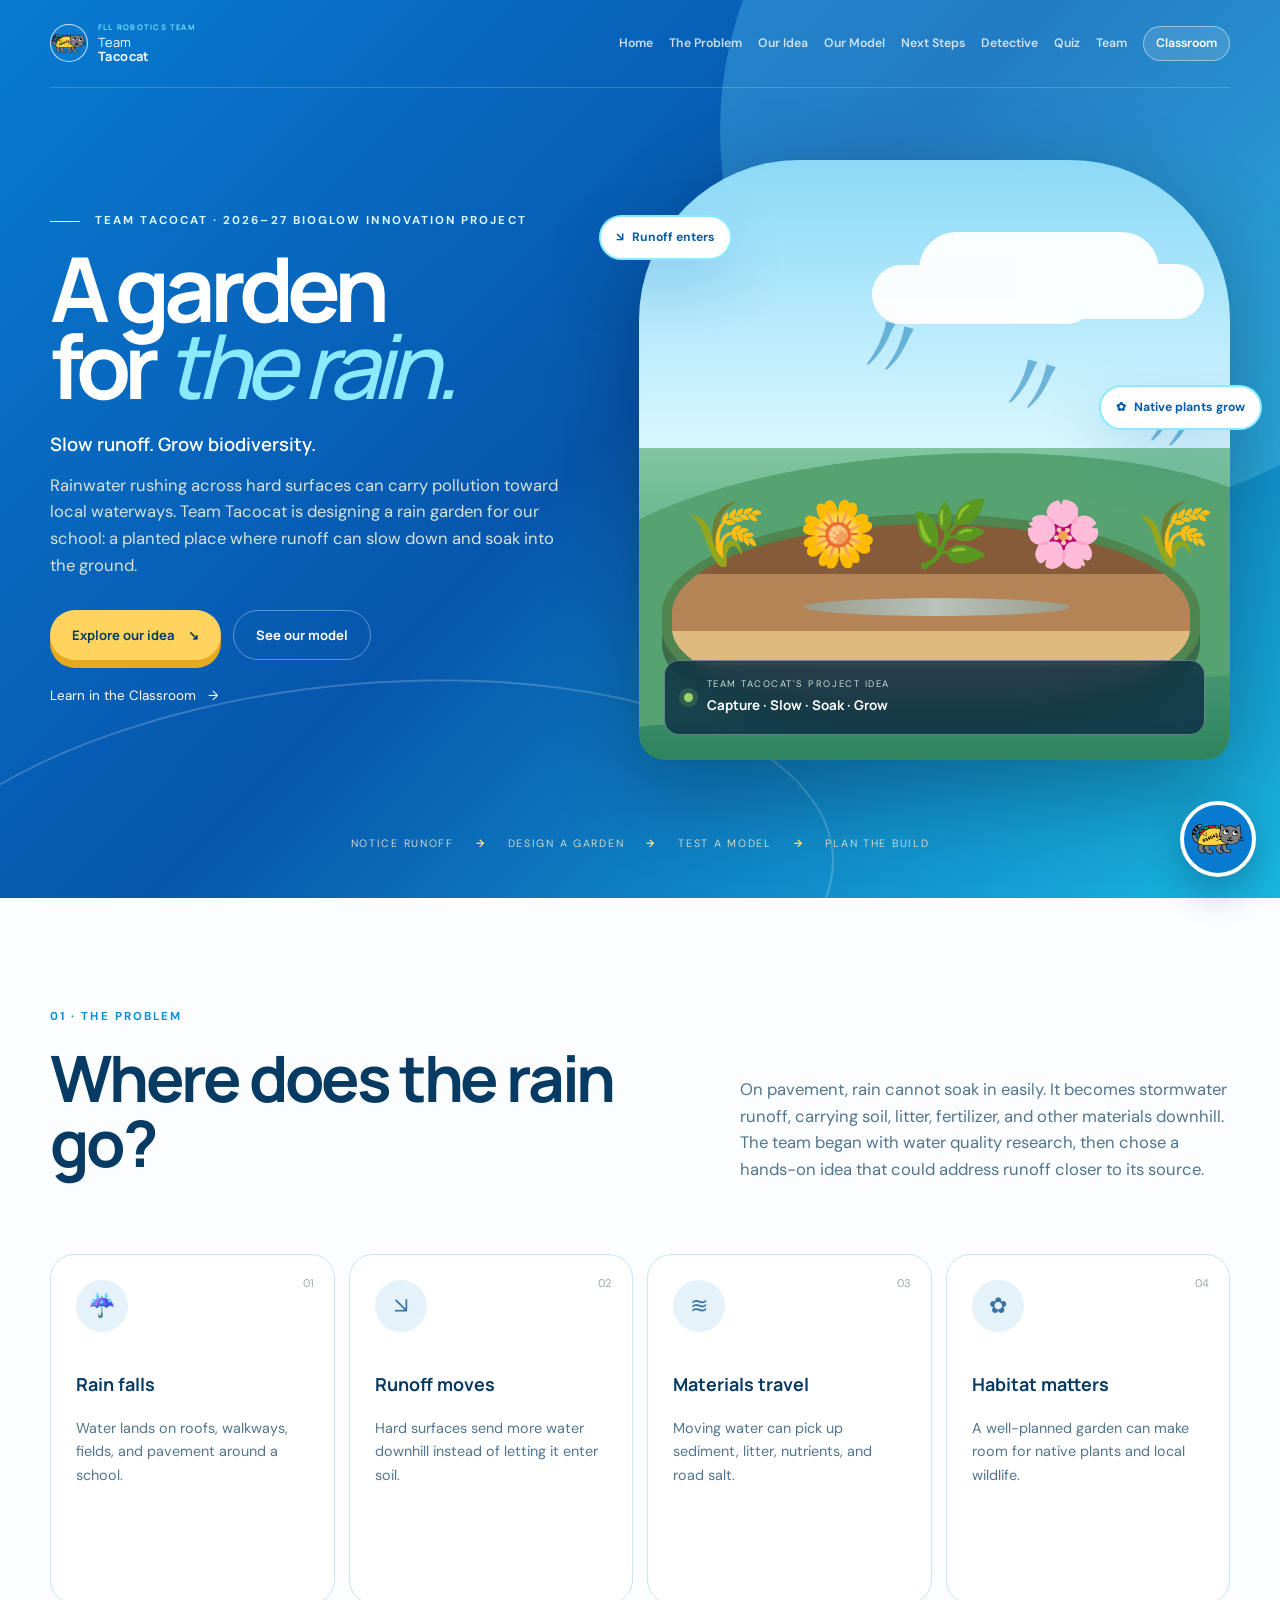
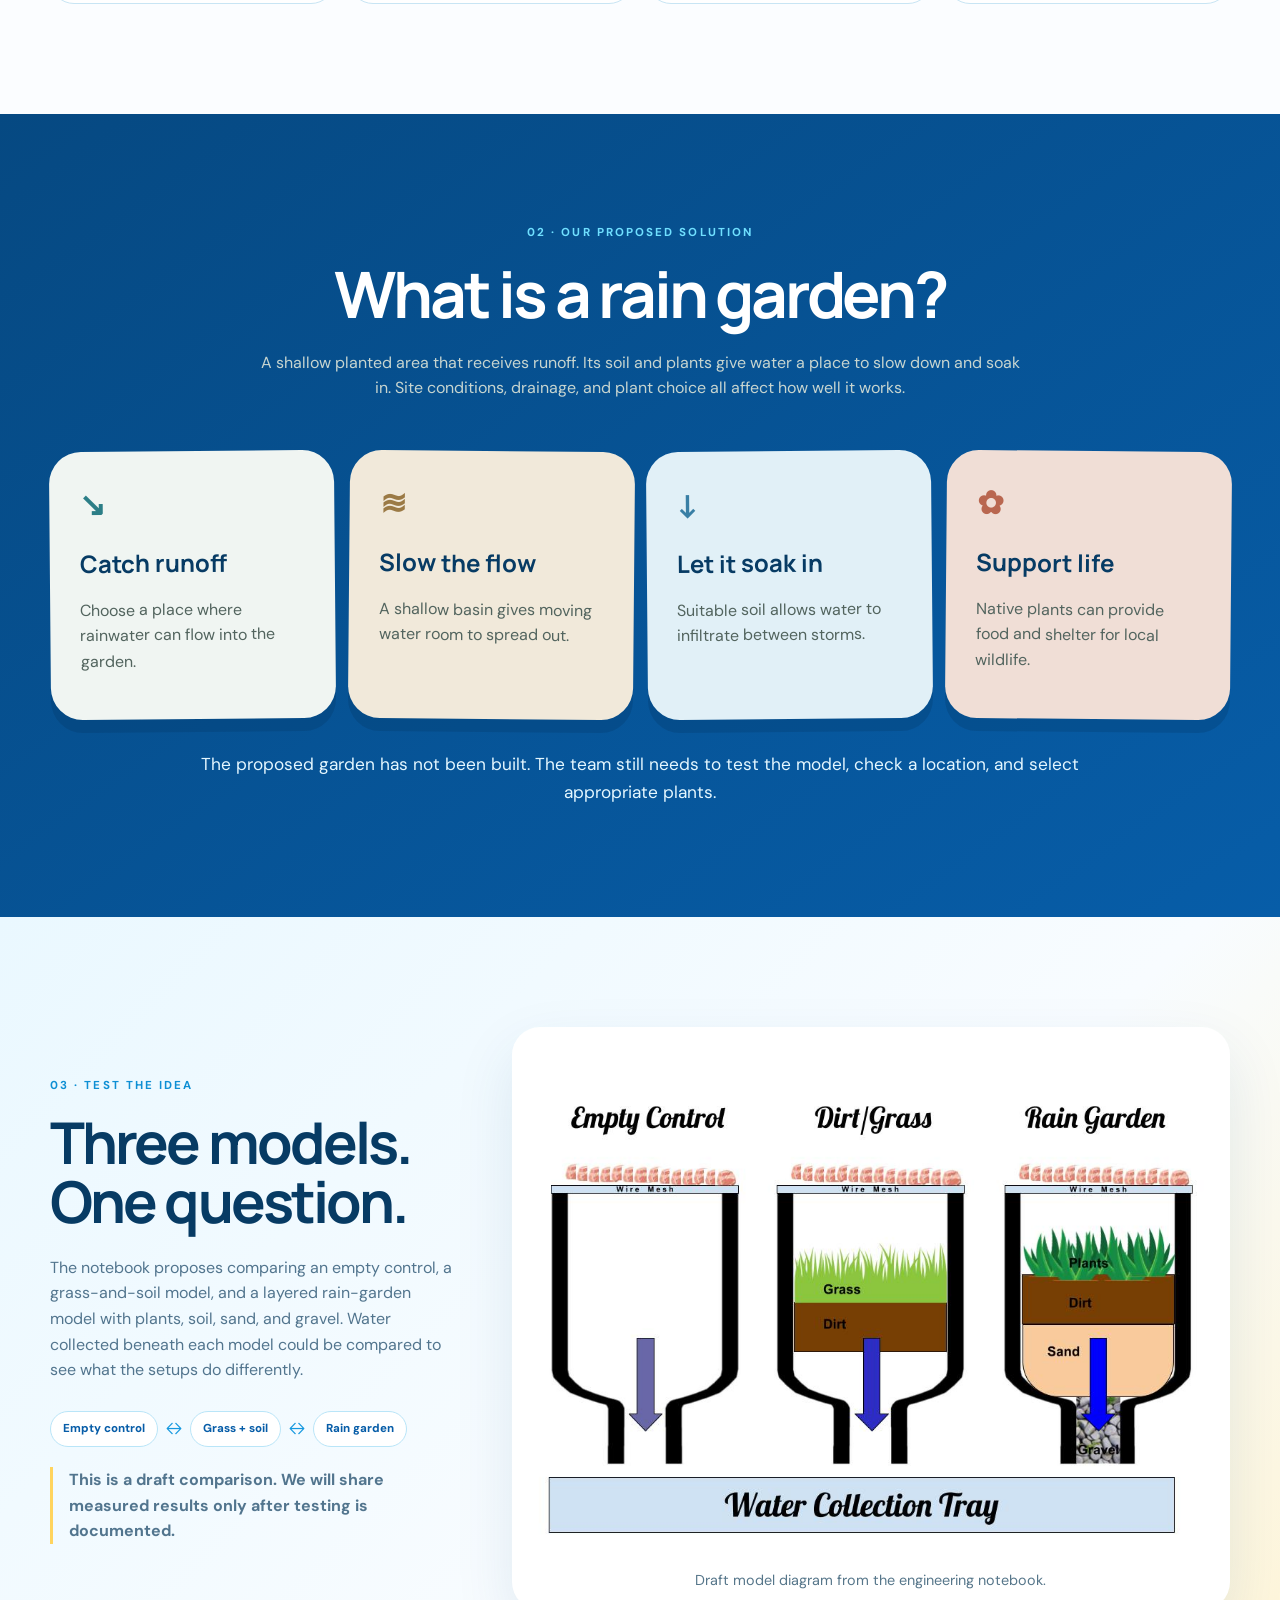
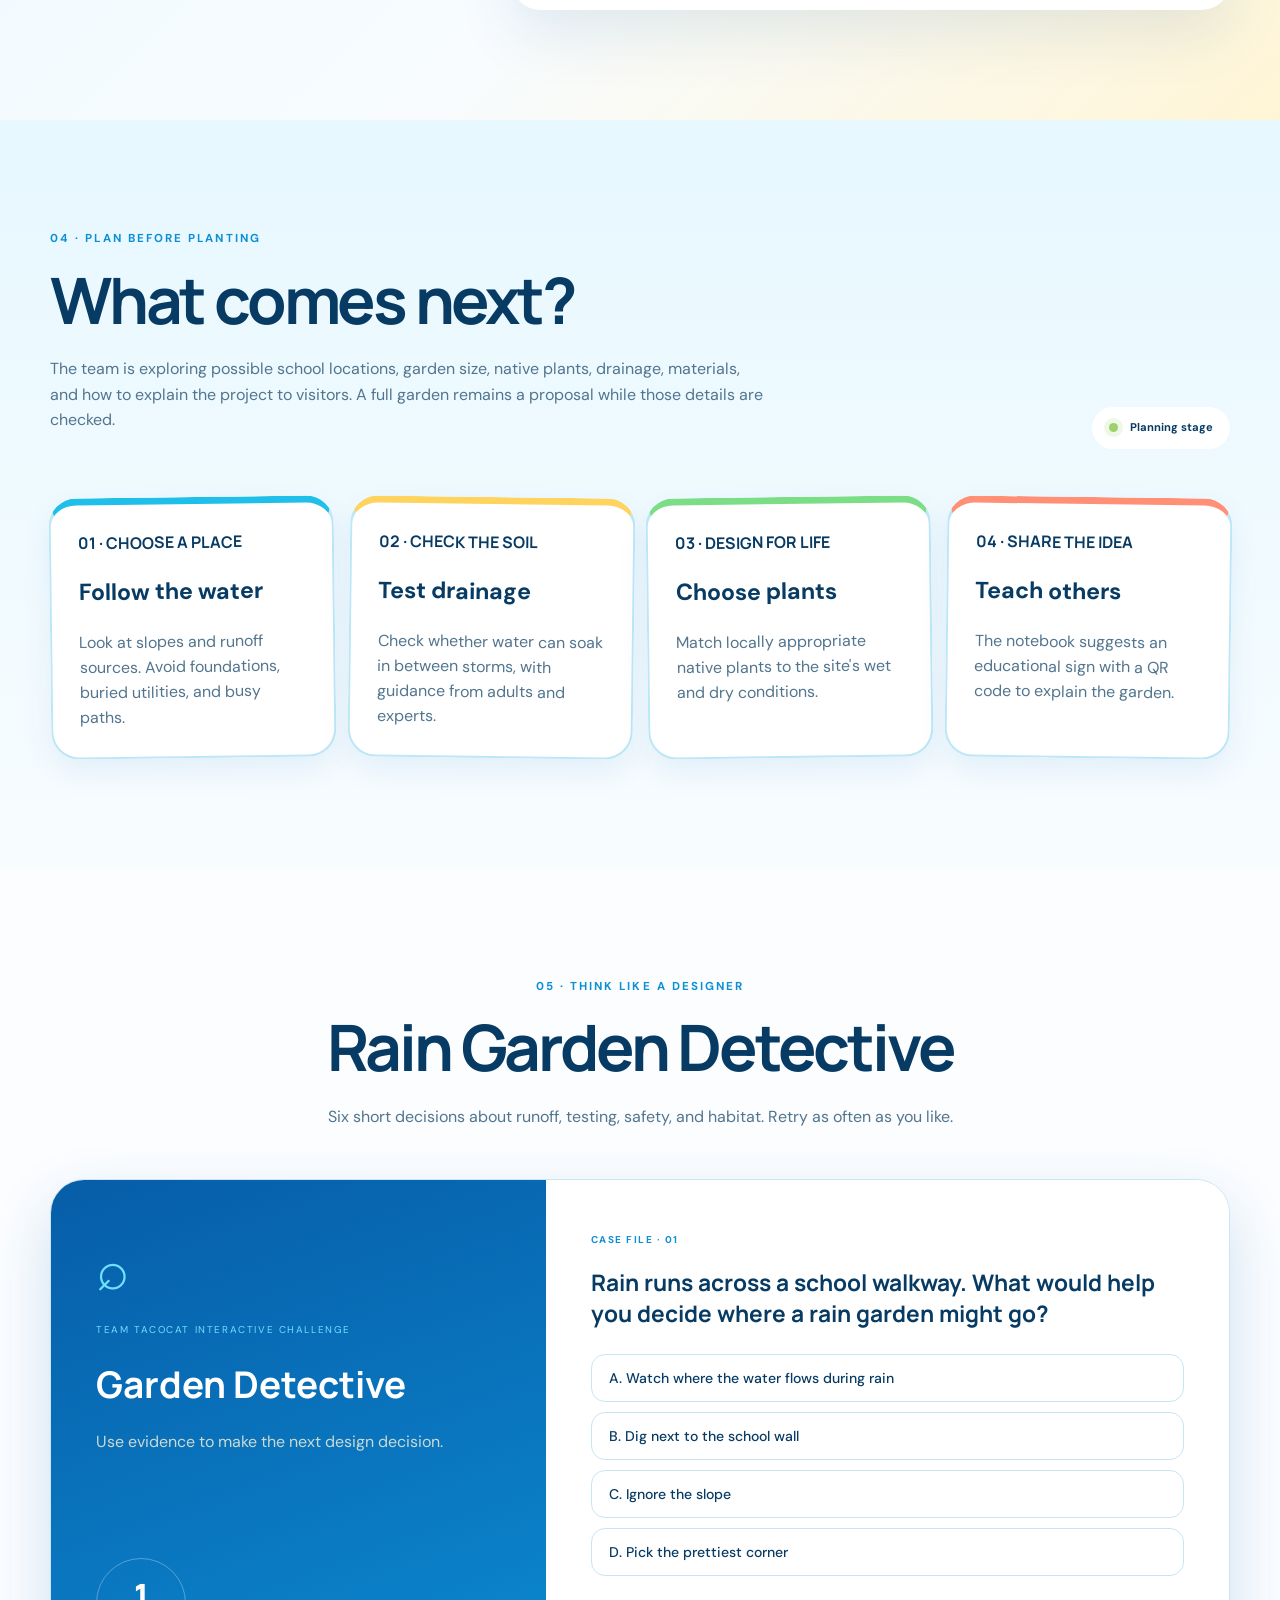
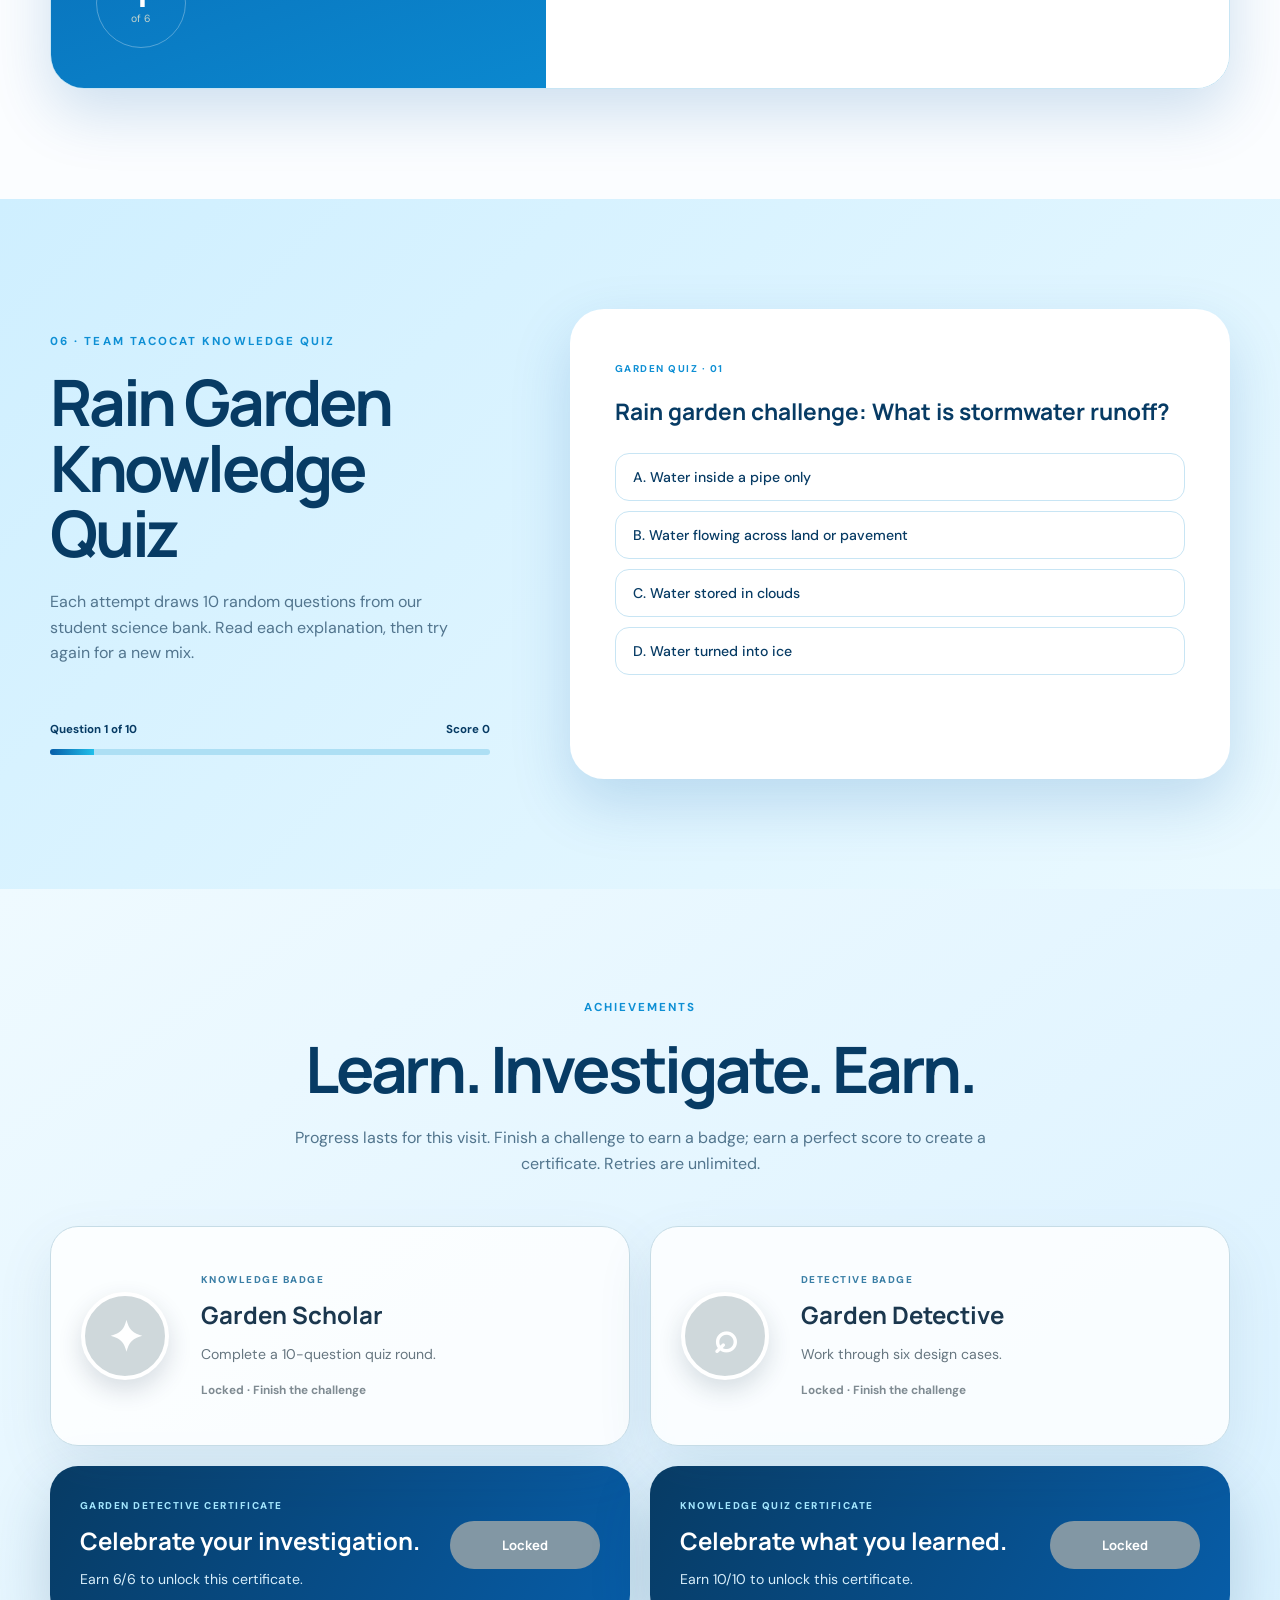
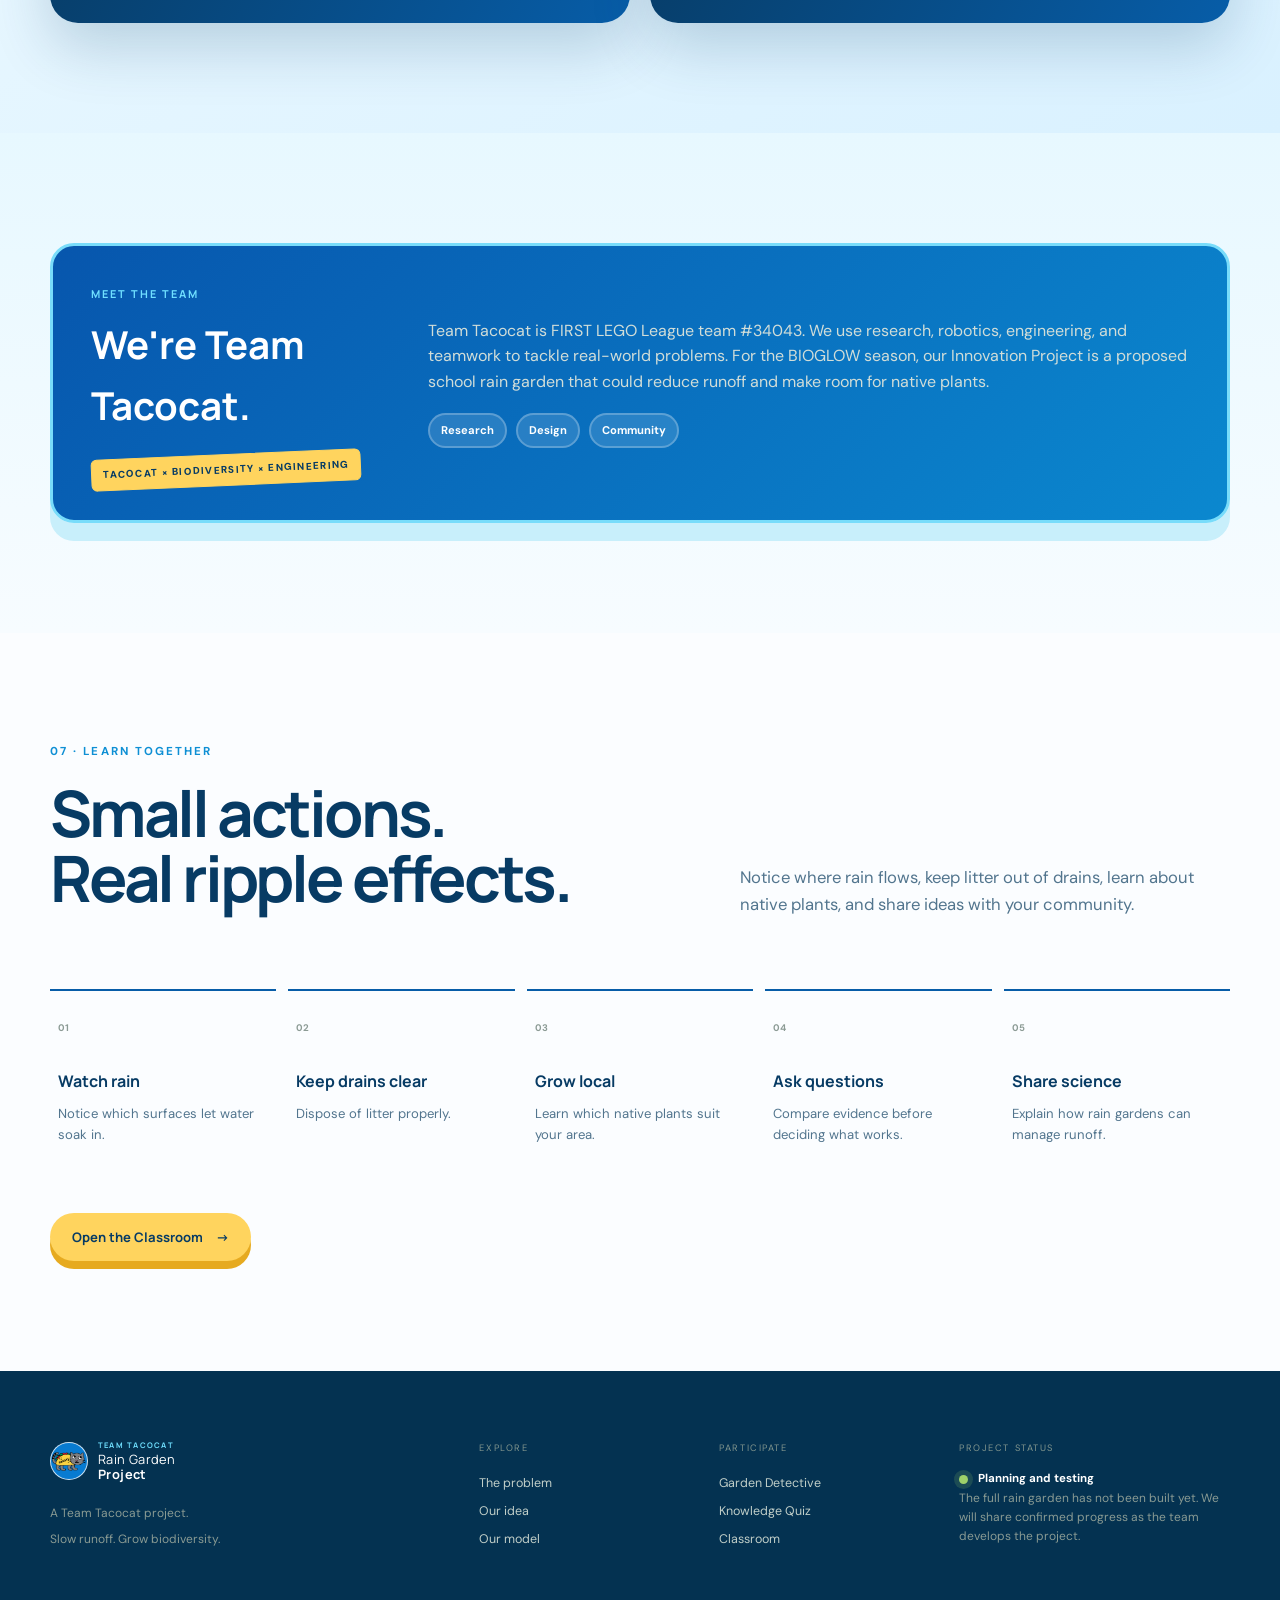
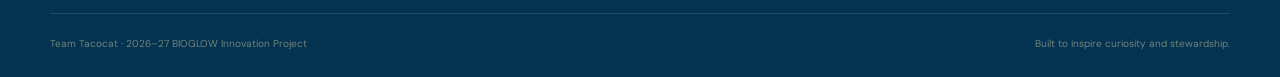
==== commit d50b5fa8: "Polish rain garden illustration and TacoChat follow-ups" ====
--- a/index.html
+++ b/index.html
@@ -8,7 +8,7 @@
 <link rel="preconnect" href="https://fonts.googleapis.com"><link rel="preconnect" href="https://fonts.gstatic.com" crossorigin>
 <link href="https://fonts.googleapis.com/css2?family=DM+Sans:wght@400;500;600;700&family=Manrope:wght@500;600;700;800&display=swap" rel="stylesheet">
 <link rel="icon" href="assets/pwa-icon-192.png"><link rel="manifest" href="manifest.webmanifest"><link rel="apple-touch-icon" href="assets/pwa-icon-192.png">
-<link rel="stylesheet" href="styles.css?v=10"><link rel="stylesheet" href="rain-garden.css?v=1"><link rel="stylesheet" href="tacochat.css?v=10">
+<link rel="stylesheet" href="styles.css?v=10"><link rel="stylesheet" href="rain-garden.css?v=2"><link rel="stylesheet" href="tacochat.css?v=10">
 </head>
 <body><a class="skip" href="#main">Skip to content</a>
 <header class="site-header" id="home"><nav class="nav wrap" aria-label="Primary navigation"><a class="brand" href="#home"><span class="brand-mark brand-mascot"><img src="assets/tacocat-right.png" alt=""></span><span><small>FLL ROBOTICS TEAM</small>Team<br><b>Tacocat</b></span></a><button class="menu-toggle" type="button" aria-expanded="false" aria-controls="nav-links"><span></span><span></span><span></span><span class="sr-only">Open menu</span></button><div class="nav-links" id="nav-links"><a href="#home">Home</a><a href="#problem">The Problem</a><a href="#solution">Our Idea</a><a href="#experiment">Our Model</a><a href="#plan">Next Steps</a><a href="#detective">Detective</a><a href="#quiz">Quiz</a><a href="#team">Team</a><a class="classroom-open" href="classroom.html">Classroom</a><button class="pwa-install" id="pwa-install" type="button" hidden>Install app</button></div></nav></header>
@@ -27,5 +27,5 @@
 <aside class="tacochat" id="tacochat-panel" role="dialog" aria-modal="true" aria-label="TacoChat" hidden><header class="tacochat-header"><span class="tacochat-avatar"><img src="assets/tacocat-right.png" alt=""></span><div><strong>TacoChat</strong></div><button class="tacochat-speak-toggle" id="tacochat-speak-toggle" type="button" aria-label="Read TacoChat answers aloud" aria-pressed="false" title="Read answers aloud">🔈</button><button class="tacochat-close" type="button" aria-label="Close TacoChat">×</button></header><div class="tacochat-messages" id="tacochat-messages" aria-live="polite"><div class="tacochat-empty" id="tacochat-empty"><div class="tacochat-meow">Meow!</div><img src="assets/tacocat-right.png" alt="Team Tacocat mascot"><h2>Hello</h2><p>Ask anything to begin</p><div class="tacochat-suggestions" role="group" aria-label="Suggested questions"><button type="button" data-question="What is a rain garden?">What is a rain garden?</button><button type="button" data-question="Tell me about Team Tacocat">Tell me about Team Tacocat</button><button type="button" data-question="How does a rain garden help biodiversity?">How does a rain garden help biodiversity?</button><button type="button" data-question="What is your project plan?">What is your project plan?</button></div></div></div><form class="tacochat-form" id="tacochat-form"><label class="sr-only" for="tacochat-input">Write your message</label><button class="tacochat-mic" id="tacochat-mic" type="button" aria-label="Ask with your voice" aria-pressed="false" title="Ask with your voice"><span aria-hidden="true">🎙</span></button><input id="tacochat-input" name="message" type="text" maxlength="300" autocomplete="off" placeholder="Write Your Message..."><button type="submit" aria-label="Send message"><span>➜</span></button></form></aside><button class="tacochat-launcher" id="tacochat-launcher" type="button" aria-label="Open TacoChat" aria-expanded="false" aria-controls="tacochat-panel"><img src="assets/tacocat-right.png" alt=""><span>Chat with TacoChat</span></button>
 <dialog class="certificate-dialog" id="certificate-dialog" aria-labelledby="certificate-title"><div class="certificate-controls"><label>Name on certificate<input id="certificate-name" type="text" maxlength="60" autocomplete="name" placeholder="Enter your name"></label><button class="button primary" id="print-certificate" type="button" disabled>Print or save PDF</button><button class="certificate-close" type="button" aria-label="Close certificate">×</button></div><article class="certificate-sheet" id="certificate-sheet"><header><img src="assets/tacocat-right.png" alt=""><div><span>TEAM TACOCAT · FLL TEAM #34043</span><strong>Rain Garden Project</strong></div></header><div class="certificate-mark" id="certificate-mark">✿</div><p class="certificate-overline">CERTIFICATE OF COMPLETION</p><h2 id="certificate-title">Rain Garden Detective</h2><p class="certificate-presented">This certificate is proudly presented to</p><div class="certificate-recipient" id="certificate-recipient">Your Name</div><p class="certificate-copy" id="certificate-copy"></p><div class="certificate-footer"><div><span id="certificate-date"></span><b>Date completed</b></div><div class="certificate-seal"><span id="certificate-score">6/6</span><small id="certificate-seal-label">CASES<br>COMPLETE</small></div><div><span>Team Tacocat</span><b>FLL Robotics Team #34043</b></div></div></article></dialog>
 <footer><div class="wrap footer-grid"><div><a class="brand footer-brand" href="#home"><span class="brand-mark brand-mascot"><img src="assets/tacocat-right.png" alt=""></span><span><small>TEAM TACOCAT</small>Rain Garden<br><b>Project</b></span></a><p class="footer-project-copy"><span>A Team Tacocat project.</span><span>Slow runoff. Grow biodiversity.</span></p></div><div><span>EXPLORE</span><a href="#problem">The problem</a><a href="#solution">Our idea</a><a href="#experiment">Our model</a></div><div><span>PARTICIPATE</span><a href="#detective">Garden Detective</a><a href="#quiz">Knowledge Quiz</a><a href="classroom.html">Classroom</a></div><div class="footer-note"><span>PROJECT STATUS</span><b><i></i> Planning and testing</b><p>The full rain garden has not been built yet. We will share confirmed progress as the team develops the project.</p></div></div><div class="wrap footer-bottom"><span>Team Tacocat · 2026–27 BIOGLOW Innovation Project</span><span>Built to inspire curiosity and stewardship.</span></div></footer>
-<script src="question-bank.js?v=3"></script><script src="rain-garden.js?v=1"></script><script src="tacochat.js?v=23"></script>
+<script src="question-bank.js?v=3"></script><script src="rain-garden.js?v=1"></script><script src="tacochat.js?v=25"></script>
 </body></html>
--- a/rain-garden.css
+++ b/rain-garden.css
@@ -5,7 +5,7 @@
 .garden-hill{position:absolute;width:125%;height:41%;bottom:10%;left:-12%;border-radius:45% 55% 0 0;background:#56a371;transform:rotate(-5deg)}
 .garden-basin{position:absolute;width:91%;height:33%;bottom:8%;left:4%;border-radius:50% 50% 42% 42%;background:linear-gradient(#865b3a 0 28%,#b48457 28% 60%,#dfba80 60% 80%,#847e6b 80%);border:10px solid #508550;box-shadow:0 16px 0 #3c6d48}
 .garden-plants{position:absolute;bottom:29%;left:8%;width:84%;z-index:1;font-size:clamp(2.5rem,5vw,5rem);text-align:center;white-space:nowrap;letter-spacing:.15em}
-.garden-water{position:absolute;width:75%;height:12%;left:13%;bottom:23%;border-radius:50%;background:linear-gradient(90deg,#65c9e8aa,#b8edffbb,#65c9e8aa);z-index:1}
+.garden-water{position:absolute;width:45%;height:3%;left:28%;bottom:24%;border-radius:50%;background:linear-gradient(90deg,#65c9e855,#b8edff99,#65c9e855);z-index:1}
 .garden-facts{grid-template-columns:repeat(4,minmax(0,1fr))}
 .garden-steps .quality-card{min-height:240px}
 .garden-steps .quality-card .quality-top{margin-bottom:1.2rem}
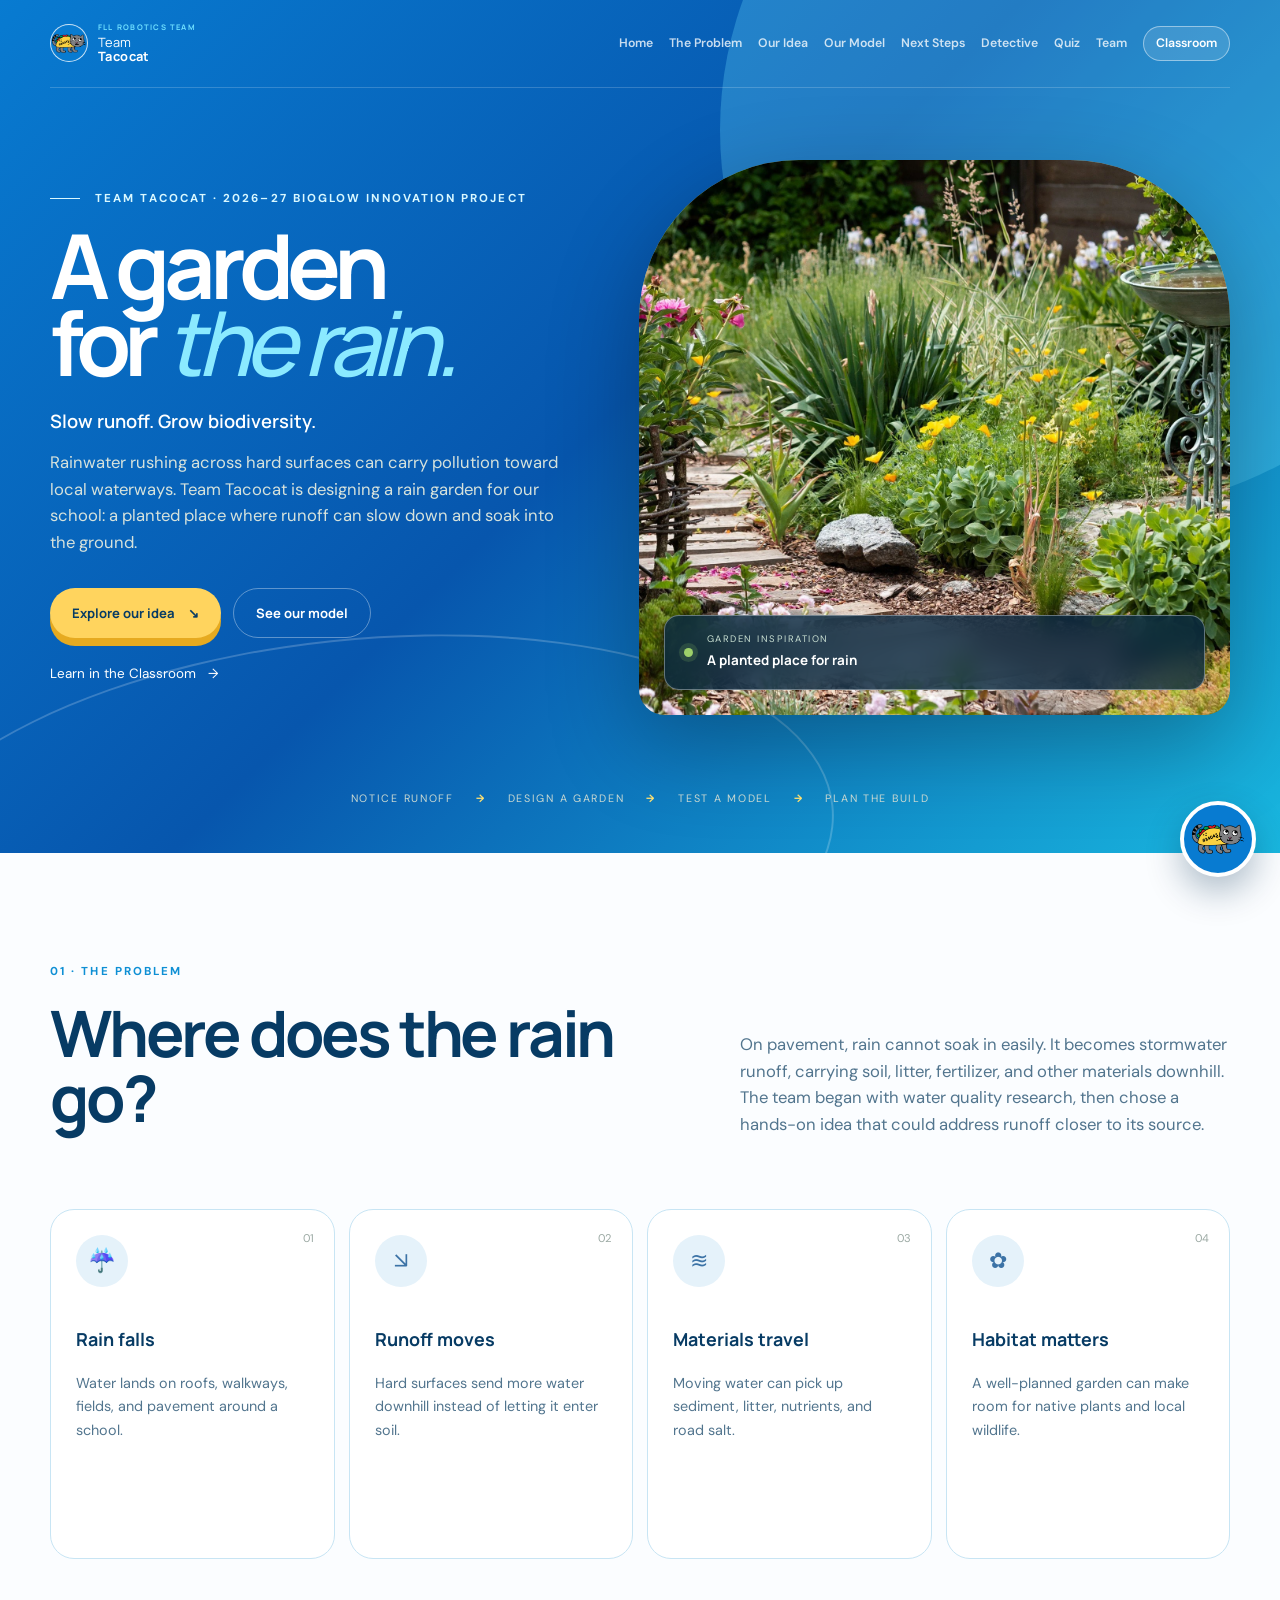
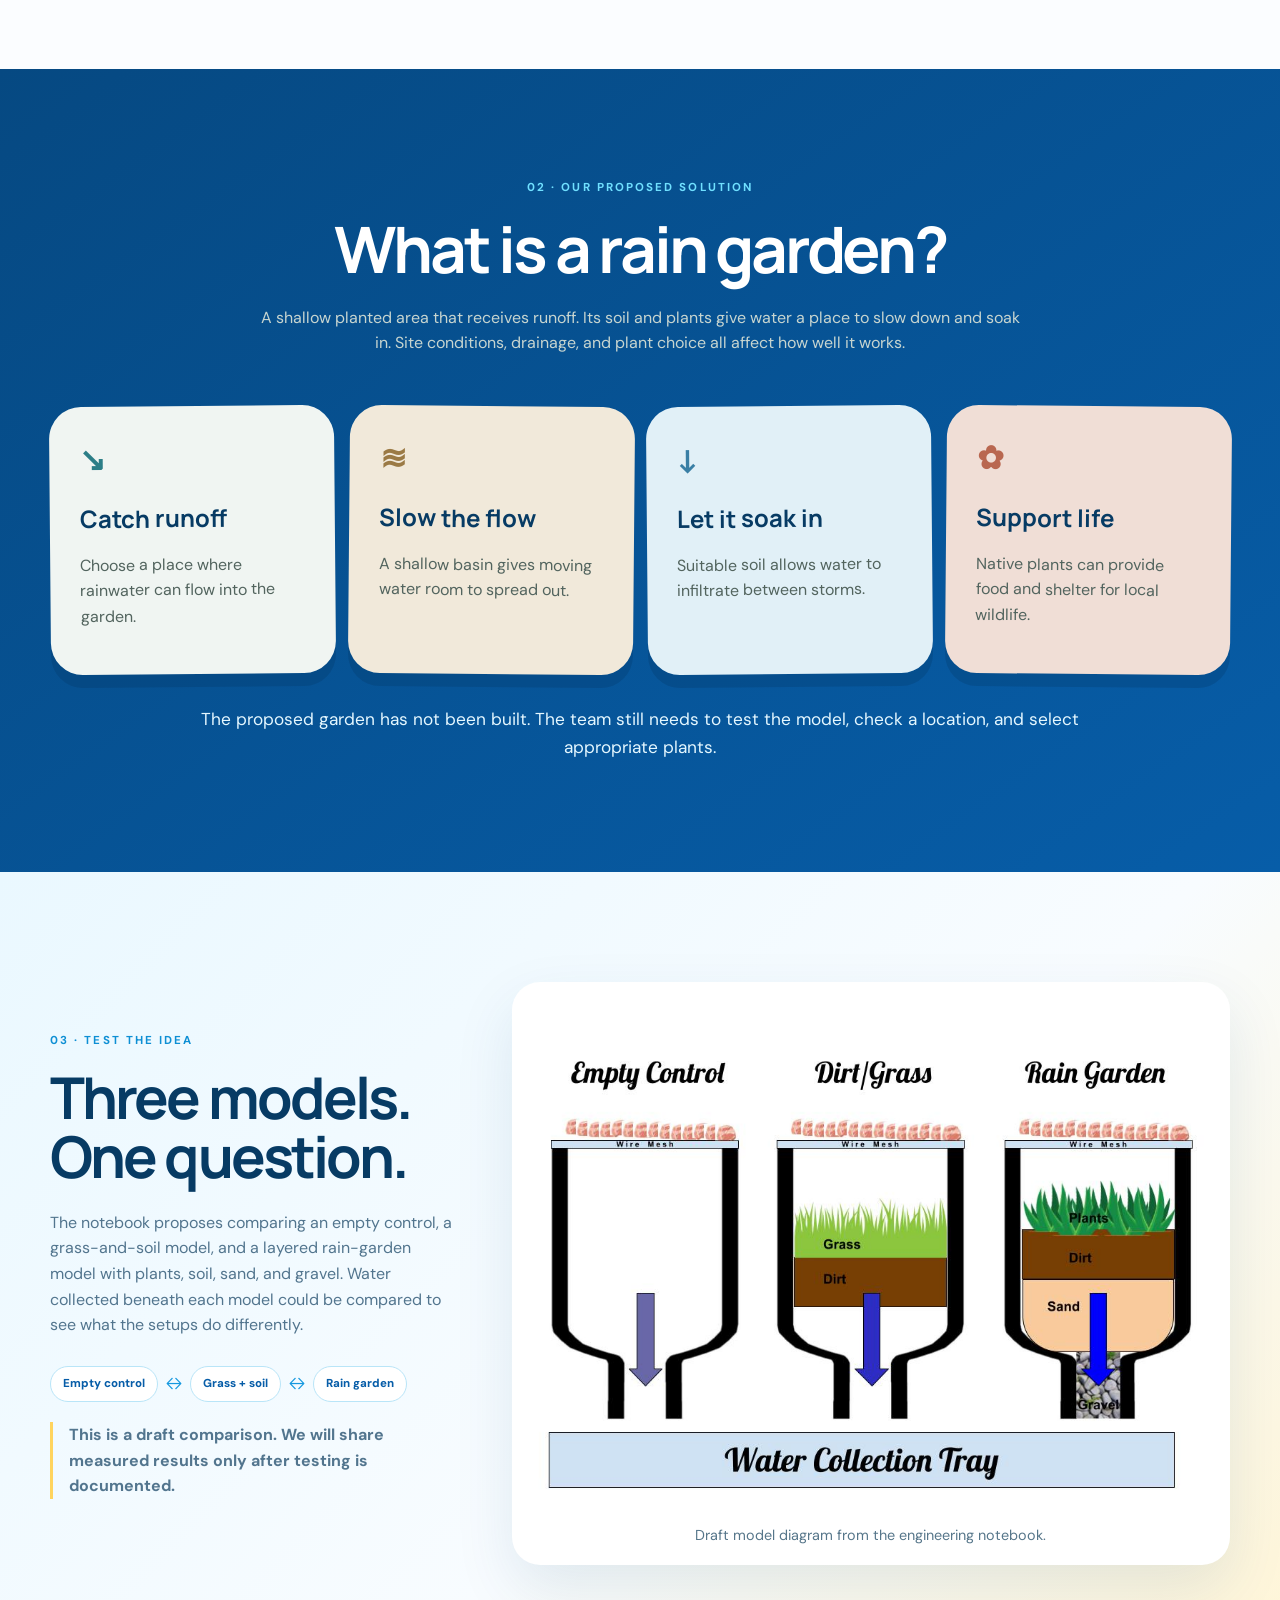
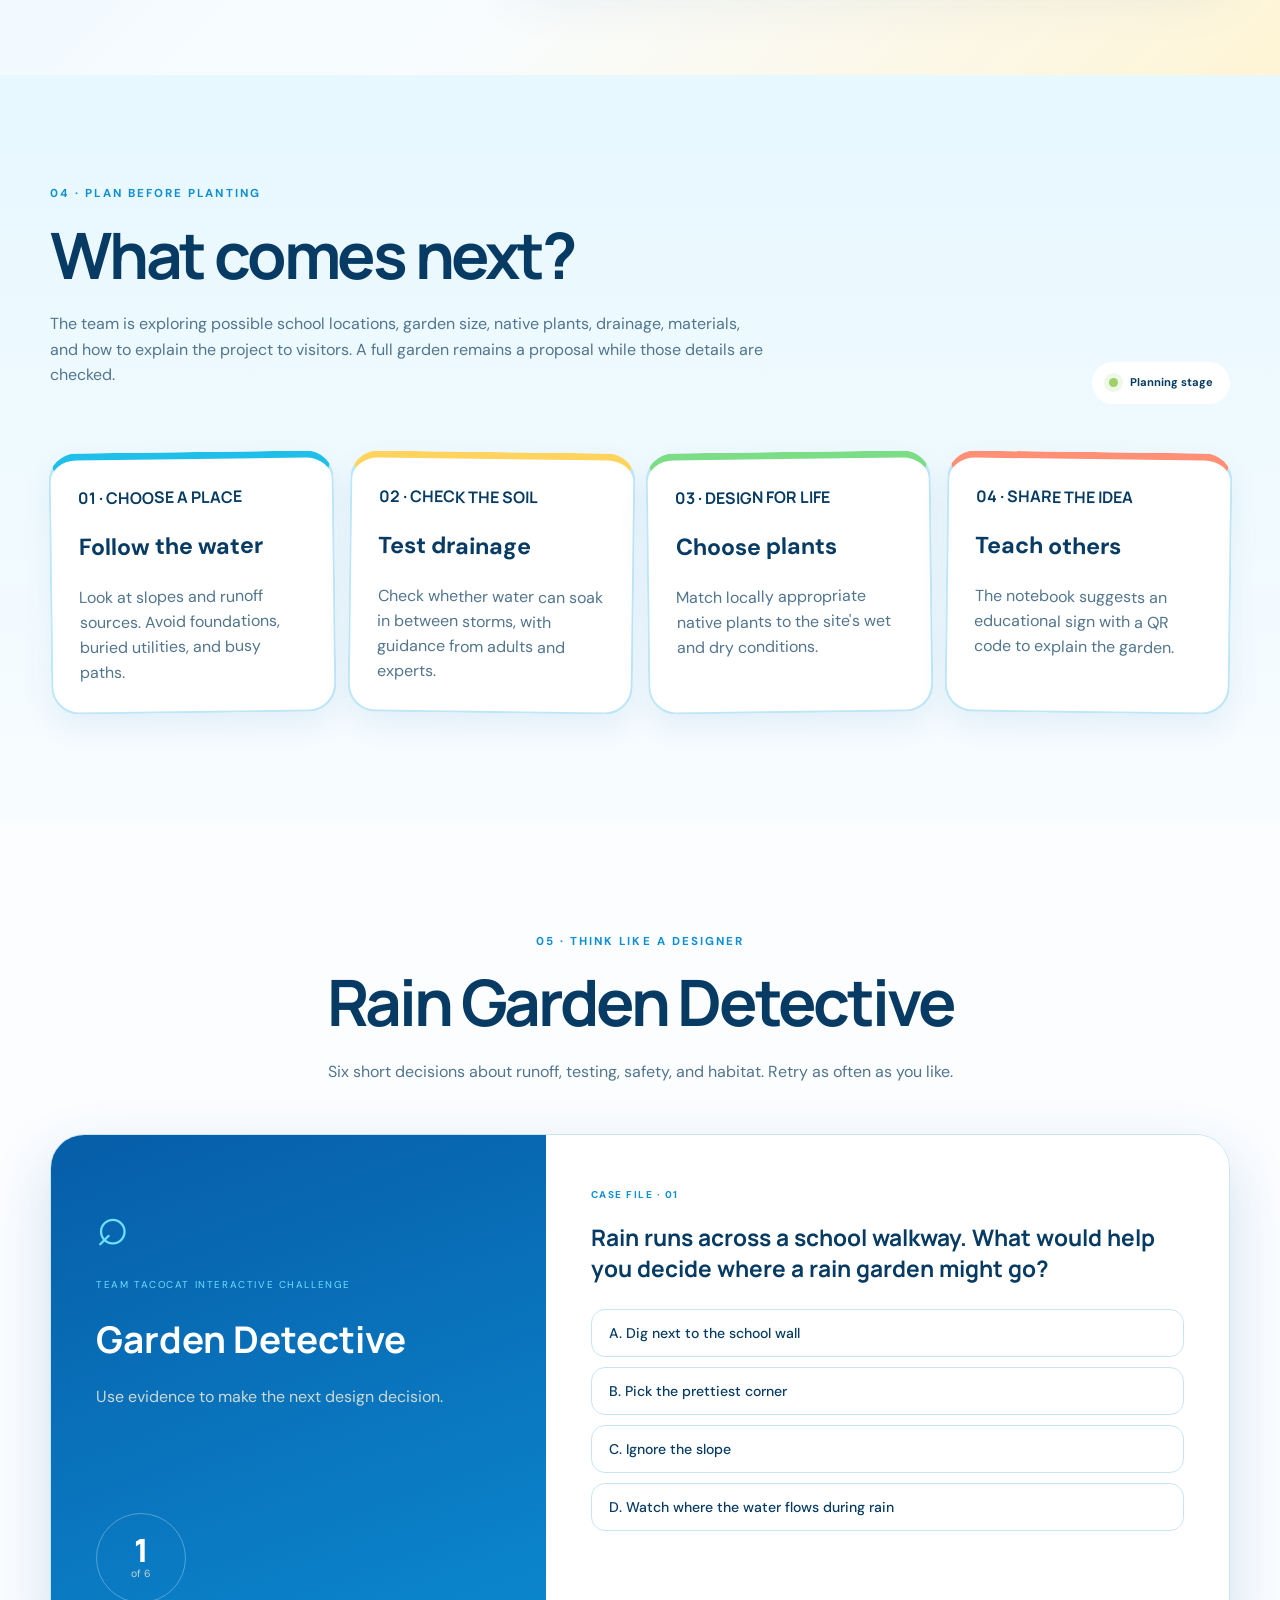
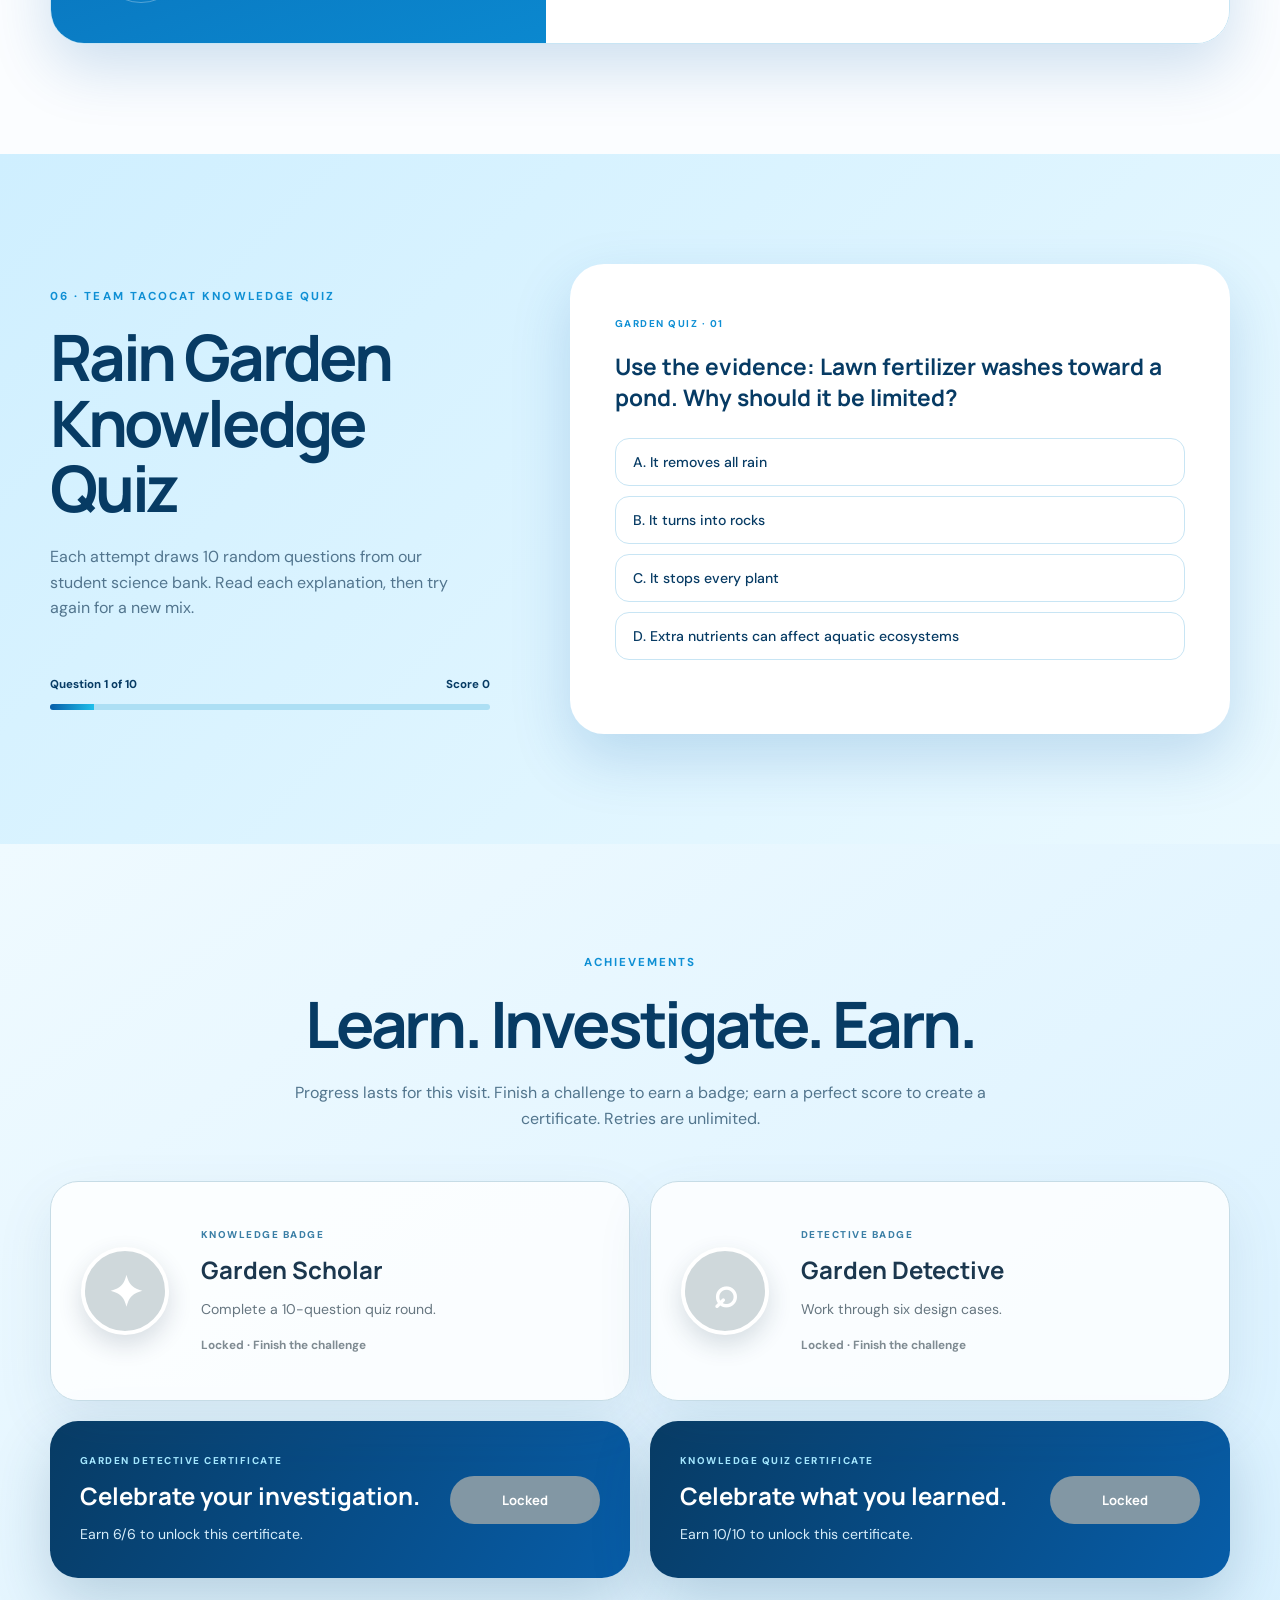
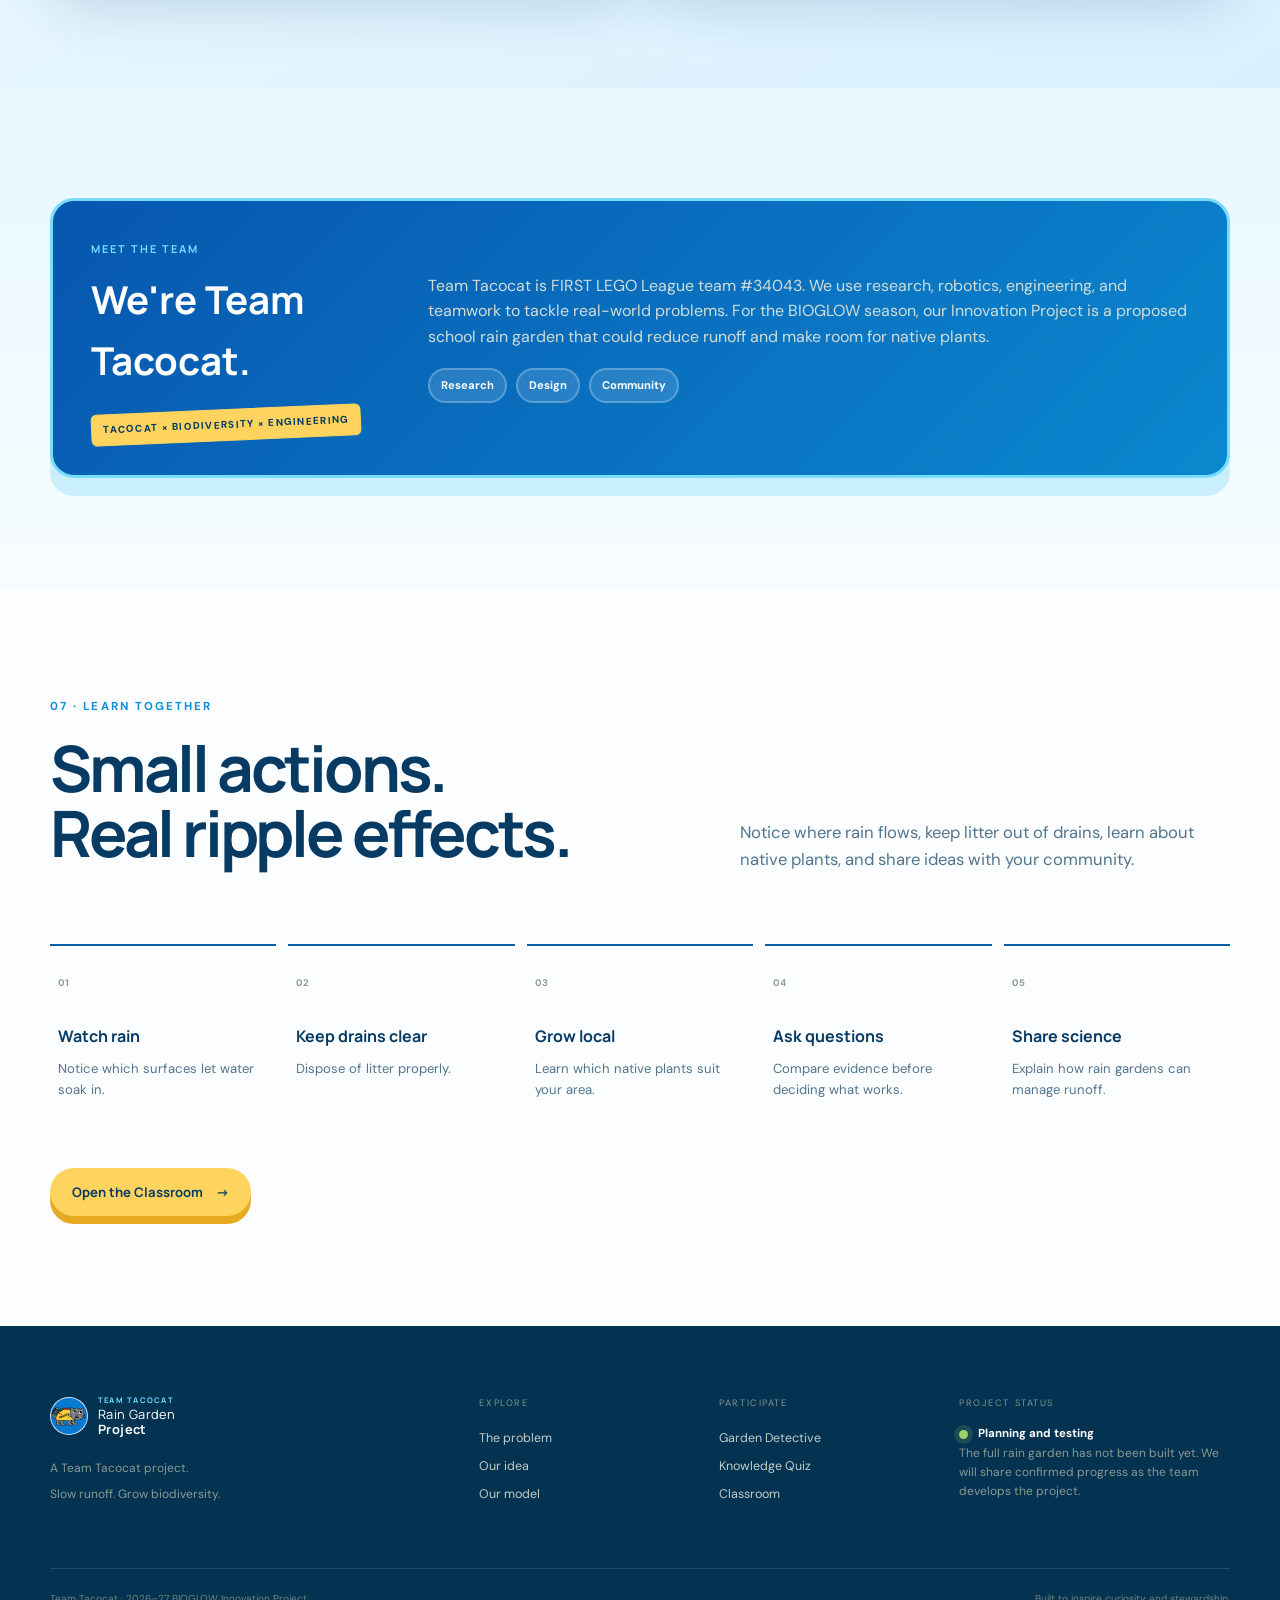
==== commit ea522531: "Use garden photo in homepage hero" ====
--- a/index.html
+++ b/index.html
@@ -8,12 +8,12 @@
 <link rel="preconnect" href="https://fonts.googleapis.com"><link rel="preconnect" href="https://fonts.gstatic.com" crossorigin>
 <link href="https://fonts.googleapis.com/css2?family=DM+Sans:wght@400;500;600;700&family=Manrope:wght@500;600;700;800&display=swap" rel="stylesheet">
 <link rel="icon" href="assets/pwa-icon-192.png"><link rel="manifest" href="manifest.webmanifest"><link rel="apple-touch-icon" href="assets/pwa-icon-192.png">
-<link rel="stylesheet" href="styles.css?v=10"><link rel="stylesheet" href="rain-garden.css?v=2"><link rel="stylesheet" href="tacochat.css?v=10">
+<link rel="stylesheet" href="styles.css?v=10"><link rel="stylesheet" href="rain-garden.css?v=3"><link rel="stylesheet" href="tacochat.css?v=10">
 </head>
 <body><a class="skip" href="#main">Skip to content</a>
 <header class="site-header" id="home"><nav class="nav wrap" aria-label="Primary navigation"><a class="brand" href="#home"><span class="brand-mark brand-mascot"><img src="assets/tacocat-right.png" alt=""></span><span><small>FLL ROBOTICS TEAM</small>Team<br><b>Tacocat</b></span></a><button class="menu-toggle" type="button" aria-expanded="false" aria-controls="nav-links"><span></span><span></span><span></span><span class="sr-only">Open menu</span></button><div class="nav-links" id="nav-links"><a href="#home">Home</a><a href="#problem">The Problem</a><a href="#solution">Our Idea</a><a href="#experiment">Our Model</a><a href="#plan">Next Steps</a><a href="#detective">Detective</a><a href="#quiz">Quiz</a><a href="#team">Team</a><a class="classroom-open" href="classroom.html">Classroom</a><button class="pwa-install" id="pwa-install" type="button" hidden>Install app</button></div></nav></header>
 <main id="main">
-<section class="hero section-pad"><div class="hero-glow"></div><div class="wrap hero-grid"><div class="hero-copy reveal"><div class="eyebrow"><span></span> TEAM TACOCAT · 2026–27 BIOGLOW INNOVATION PROJECT</div><h1>A garden<br>for <em>the rain.</em></h1><p class="hero-tag">Slow runoff. Grow biodiversity.</p><p class="hero-text">Rainwater rushing across hard surfaces can carry pollution toward local waterways. Team Tacocat is designing a rain garden for our school: a planted place where runoff can slow down and soak into the ground.</p><div class="hero-actions"><a class="button primary" href="#solution">Explore our idea <span>↘</span></a><a class="button ghost" href="#experiment">See our model</a></div><a class="text-link" href="classroom.html">Learn in the Classroom <span>→</span></a></div><div class="hero-visual reveal delay-1"><div class="photo-frame garden-hero-art" role="img" aria-label="Illustration of rain falling into a planted rain garden"><div class="garden-cloud"></div><div class="rain-streaks">〃 〃 〃 〃</div><div class="garden-hill"></div><div class="garden-basin"></div><div class="garden-plants">🌾 🌼 🌿 🌸 🌾</div><div class="garden-water"></div><div class="visual-label"><span class="pulse"></span><div><small>TEAM TACOCAT'S PROJECT IDEA</small><strong>Capture · Slow · Soak · Grow</strong></div></div></div><div class="species-chip chip-one">↘ <span>Runoff enters</span></div><div class="species-chip chip-two">✿ <span>Native plants grow</span></div></div></div><div class="story-strip wrap" role="img" aria-label="Project steps"><span>Notice runoff</span><b>→</b><span>Design a garden</span><b>→</b><span>Test a model</span><b>→</b><span>Plan the build</span></div></section>
+<section class="hero section-pad"><div class="hero-glow"></div><div class="wrap hero-grid"><div class="hero-copy reveal"><div class="eyebrow"><span></span> TEAM TACOCAT · 2026–27 BIOGLOW INNOVATION PROJECT</div><h1>A garden<br>for <em>the rain.</em></h1><p class="hero-tag">Slow runoff. Grow biodiversity.</p><p class="hero-text">Rainwater rushing across hard surfaces can carry pollution toward local waterways. Team Tacocat is designing a rain garden for our school: a planted place where runoff can slow down and soak into the ground.</p><div class="hero-actions"><a class="button primary" href="#solution">Explore our idea <span>↘</span></a><a class="button ghost" href="#experiment">See our model</a></div><a class="text-link" href="classroom.html">Learn in the Classroom <span>→</span></a></div><div class="hero-visual reveal delay-1"><div class="photo-frame garden-hero-photo"><img src="assets/garden-inspiration.webp" alt="Flowering garden with a stone path, plants, and a birdbath" fetchpriority="high"><div class="visual-label"><span class="pulse"></span><div><small>GARDEN INSPIRATION</small><strong>A planted place for rain</strong></div></div></div></div></div><div class="story-strip wrap" role="img" aria-label="Project steps"><span>Notice runoff</span><b>→</b><span>Design a garden</span><b>→</b><span>Test a model</span><b>→</b><span>Plan the build</span></div></section>
 <section class="section-pad protect" id="problem"><div class="wrap"><div class="section-head split reveal"><div><div class="kicker">01 · THE PROBLEM</div><h2>Where does the rain go?</h2></div><p>On pavement, rain cannot soak in easily. It becomes stormwater runoff, carrying soil, litter, fertilizer, and other materials downhill. The team began with water quality research, then chose a hands-on idea that could address runoff closer to its source.</p></div><div class="benefit-grid garden-facts"><article class="benefit"><div class="icon-circle">☔</div><span>01</span><h3>Rain falls</h3><p>Water lands on roofs, walkways, fields, and pavement around a school.</p></article><article class="benefit"><div class="icon-circle">↘</div><span>02</span><h3>Runoff moves</h3><p>Hard surfaces send more water downhill instead of letting it enter soil.</p></article><article class="benefit"><div class="icon-circle">≋</div><span>03</span><h3>Materials travel</h3><p>Moving water can pick up sediment, litter, nutrients, and road salt.</p></article><article class="benefit"><div class="icon-circle">✿</div><span>04</span><h3>Habitat matters</h3><p>A well-planned garden can make room for native plants and local wildlife.</p></article></div></div></section>
 <section class="section-pad quality" id="solution"><div class="wrap"><div class="section-head centered reveal"><div class="kicker light">02 · OUR PROPOSED SOLUTION</div><h2>What is a rain garden?</h2><p>A shallow planted area that receives runoff. Its soil and plants give water a place to slow down and soak in. Site conditions, drainage, and plant choice all affect how well it works.</p></div><div class="quality-grid garden-steps"><article class="quality-card" data-color="blue"><div class="quality-top"><span class="quality-symbol">↘</span></div><h3>Catch runoff</h3><p>Choose a place where rainwater can flow into the garden.</p></article><article class="quality-card" data-color="sand"><div class="quality-top"><span class="quality-symbol">≋</span></div><h3>Slow the flow</h3><p>A shallow basin gives moving water room to spread out.</p></article><article class="quality-card" data-color="green"><div class="quality-top"><span class="quality-symbol">↓</span></div><h3>Let it soak in</h3><p>Suitable soil allows water to infiltrate between storms.</p></article><article class="quality-card" data-color="coral"><div class="quality-top"><span class="quality-symbol">✿</span></div><h3>Support life</h3><p>Native plants can provide food and shelter for local wildlife.</p></article></div><p class="garden-caution">The proposed garden has not been built. The team still needs to test the model, check a location, and select appropriate plants.</p></div></section>
 <section class="section-pad runoff-story" id="experiment"><div class="wrap runoff-layout"><div class="runoff-copy reveal"><div class="kicker">03 · TEST THE IDEA</div><h2>Three models. One question.</h2><p>The notebook proposes comparing an empty control, a grass-and-soil model, and a layered rain-garden model with plants, soil, sand, and gravel. Water collected beneath each model could be compared to see what the setups do differently.</p><div class="runoff-facts" role="img" aria-label="Three proposed model setups"><span>Empty control</span><i>↔</i><span>Grass + soil</span><i>↔</i><span>Rain garden</span></div><p class="runoff-note">This is a draft comparison. We will share measured results only after testing is documented.</p></div><figure class="model-figure reveal delay-1"><img src="assets/rain-garden-model.jpg" alt="Draft diagram comparing an empty control, grass and soil, and a layered rain garden"><figcaption>Draft model diagram from the engineering notebook.</figcaption></figure></div></section>
--- a/rain-garden.css
+++ b/rain-garden.css
@@ -1,11 +1,5 @@
 /* New project content with the team's existing blue visual language. */
-.garden-hero-art{position:relative;overflow:hidden;min-height:600px;background:linear-gradient(180deg,#8bd9f7 0%,#d9f7ff 48%,#81c6a1 48%,#2d845d 100%)}
-.garden-cloud{position:absolute;width:240px;height:75px;top:12%;right:12%;border-radius:100px;background:#fff;box-shadow:-55px 25px 0 -8px #fff,55px 22px 0 -10px #fff;opacity:.95}
-.rain-streaks{position:absolute;top:25%;left:30%;font-size:6rem;letter-spacing:1rem;color:#197db7;transform:rotate(15deg);opacity:.52}
-.garden-hill{position:absolute;width:125%;height:41%;bottom:10%;left:-12%;border-radius:45% 55% 0 0;background:#56a371;transform:rotate(-5deg)}
-.garden-basin{position:absolute;width:91%;height:33%;bottom:8%;left:4%;border-radius:50% 50% 42% 42%;background:linear-gradient(#865b3a 0 28%,#b48457 28% 60%,#dfba80 60% 80%,#847e6b 80%);border:10px solid #508550;box-shadow:0 16px 0 #3c6d48}
-.garden-plants{position:absolute;bottom:29%;left:8%;width:84%;z-index:1;font-size:clamp(2.5rem,5vw,5rem);text-align:center;white-space:nowrap;letter-spacing:.15em}
-.garden-water{position:absolute;width:45%;height:3%;left:28%;bottom:24%;border-radius:50%;background:linear-gradient(90deg,#65c9e855,#b8edff99,#65c9e855);z-index:1}
+.garden-hero-photo img{object-position:center 54%}
 .garden-facts{grid-template-columns:repeat(4,minmax(0,1fr))}
 .garden-steps .quality-card{min-height:240px}
 .garden-steps .quality-card .quality-top{margin-bottom:1.2rem}
@@ -19,5 +13,5 @@
 .garden-plan-grid .sensor-card:hover{transform:none}
 #team .team-intro{margin-top:0}
 #involved .button{margin-top:2rem}
-@media(max-width:900px){.garden-facts{grid-template-columns:repeat(2,minmax(0,1fr))}.garden-hero-art{min-height:440px}.garden-plants{font-size:2.7rem}}
-@media(max-width:600px){.garden-facts{grid-template-columns:1fr}.garden-hero-art{min-height:330px}.garden-plants{font-size:2rem}.rain-streaks{font-size:3rem}.garden-plan-grid .sensor-card{min-height:auto}}
+@media(max-width:900px){.garden-facts{grid-template-columns:repeat(2,minmax(0,1fr))}}
+@media(max-width:600px){.garden-facts{grid-template-columns:1fr}.garden-plan-grid .sensor-card{min-height:auto}}
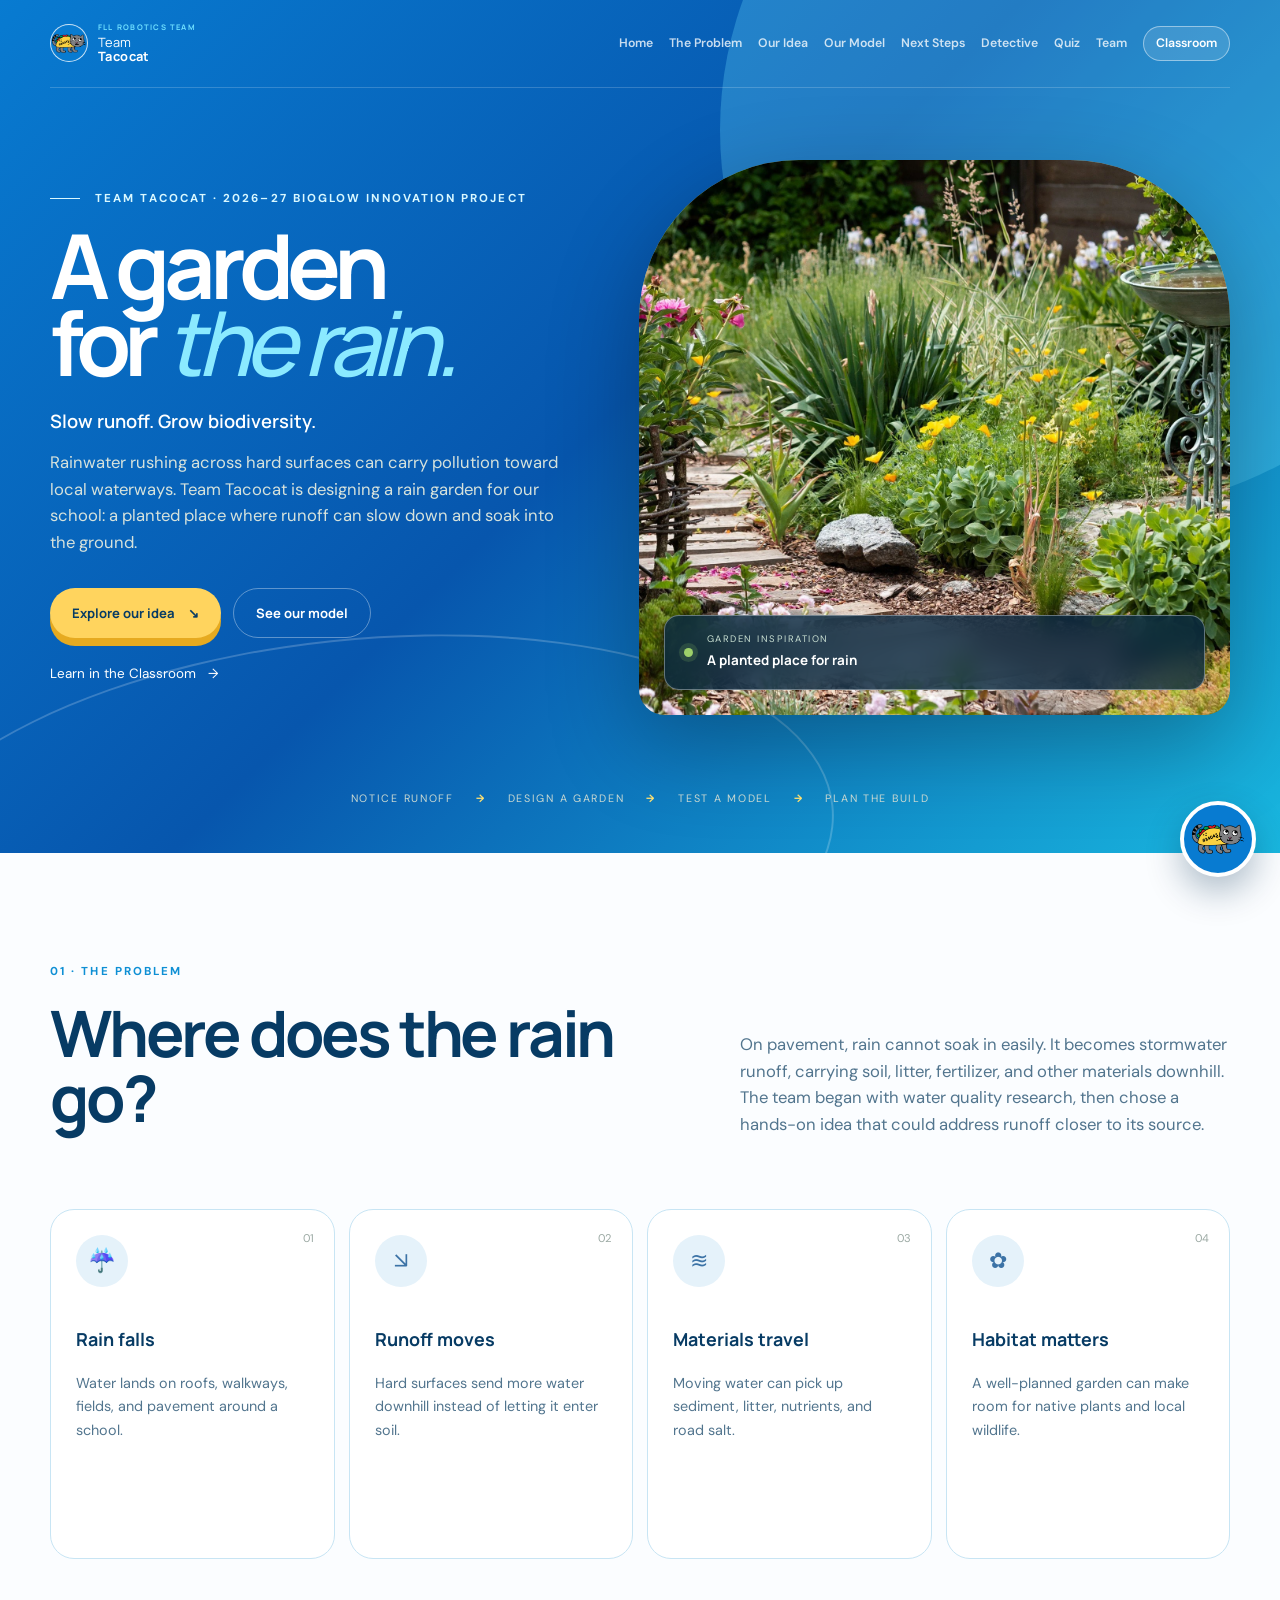
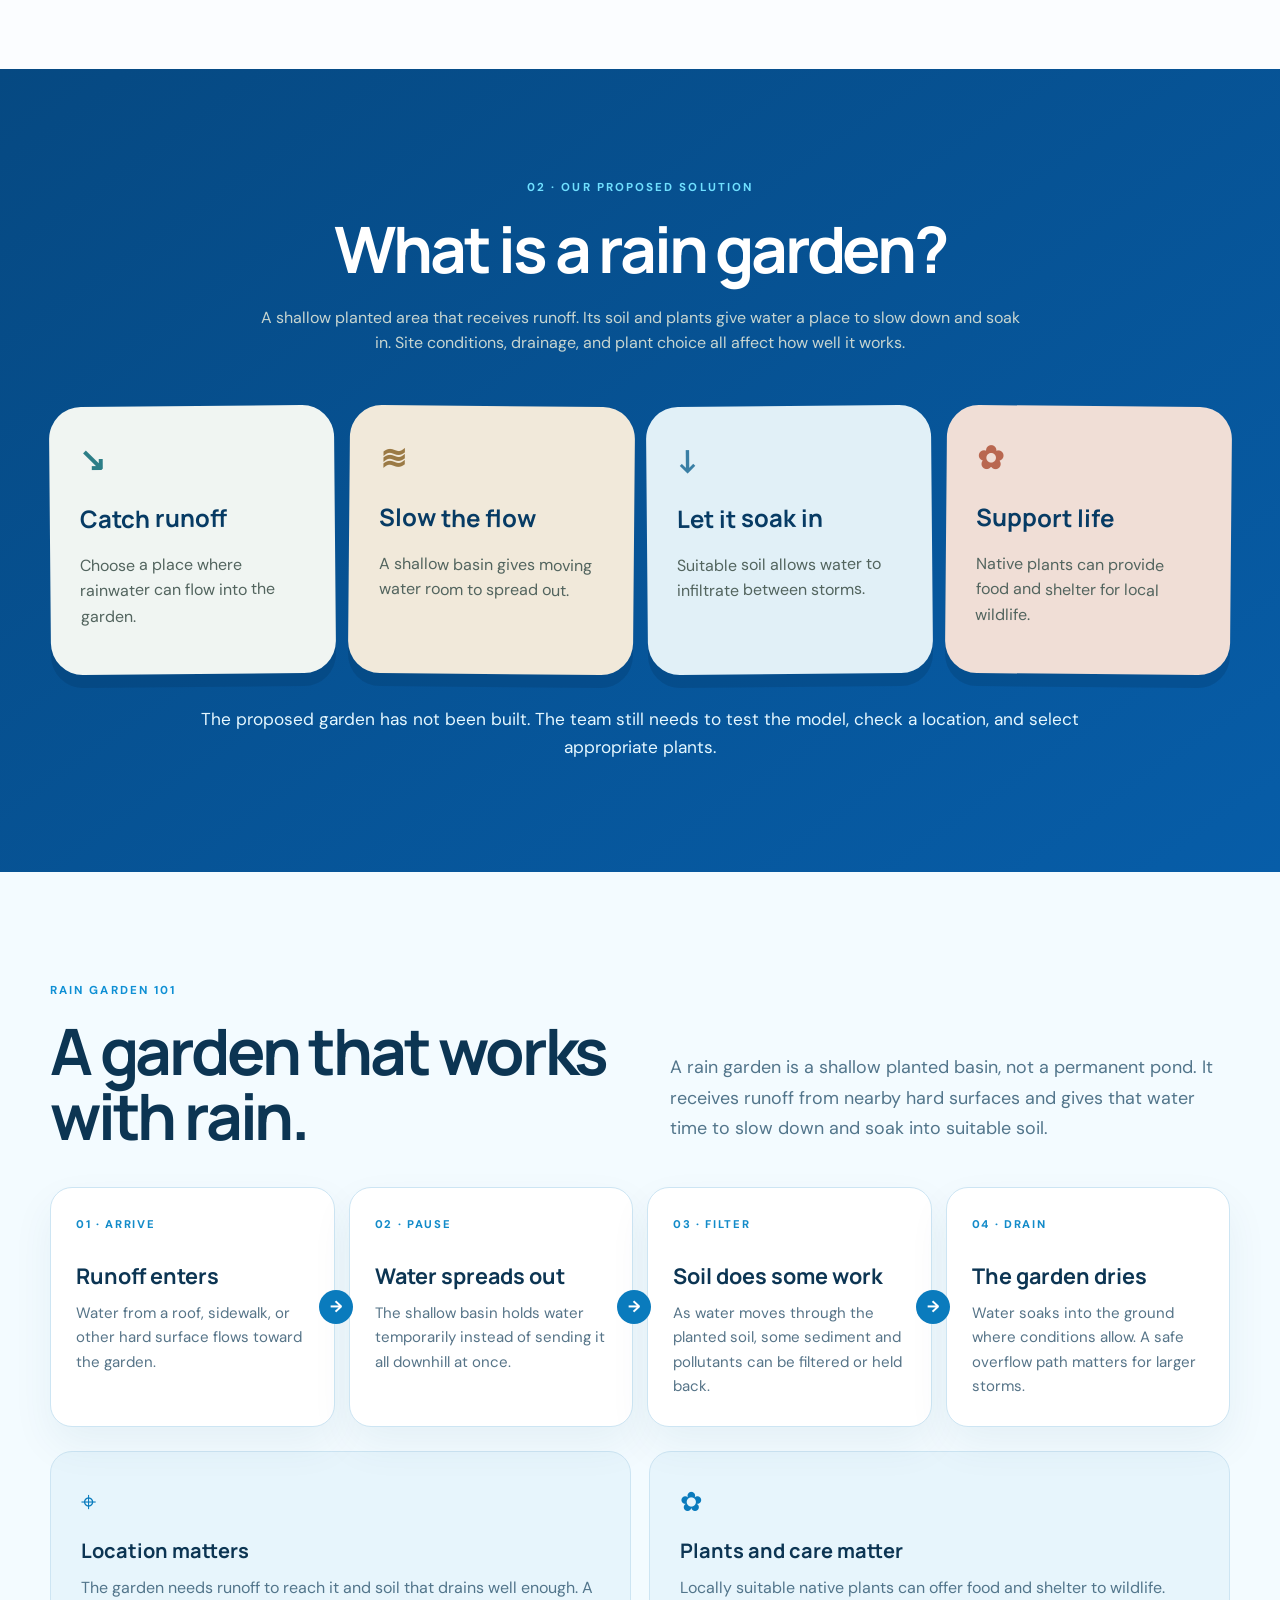
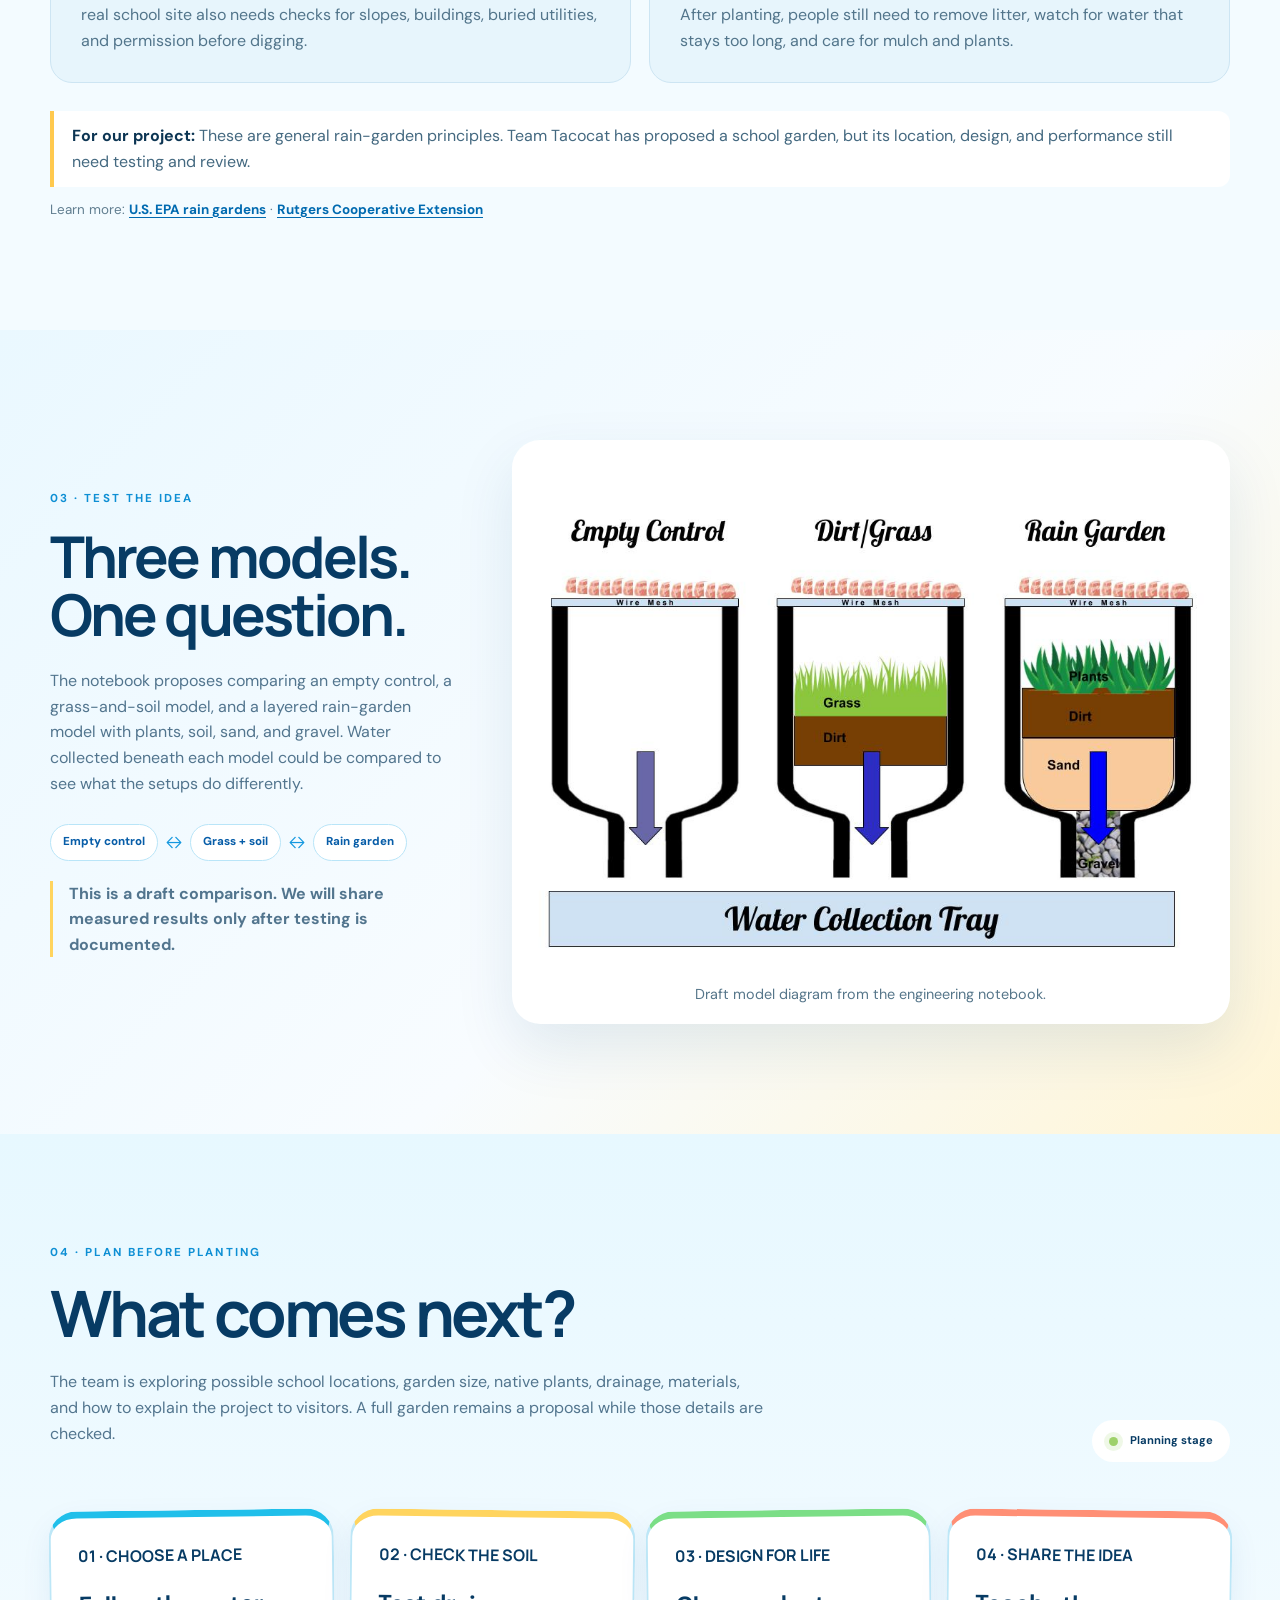
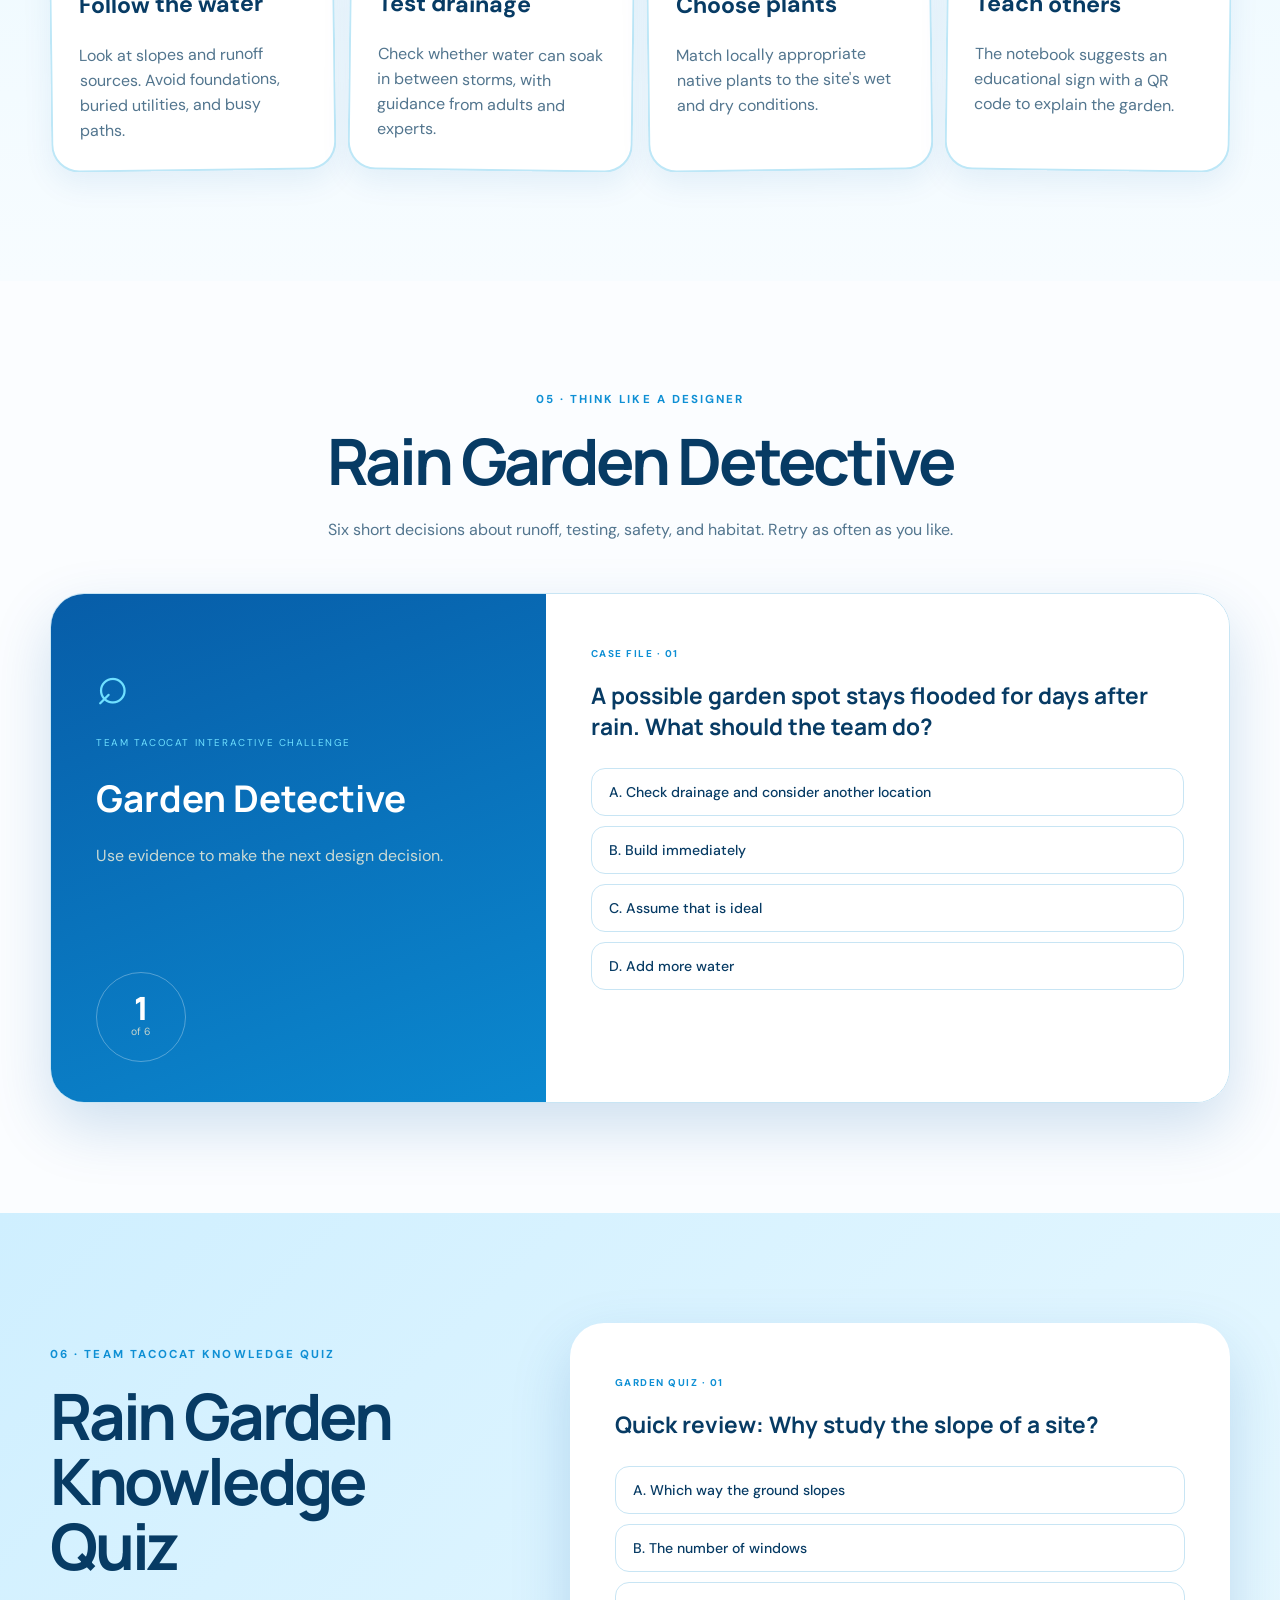
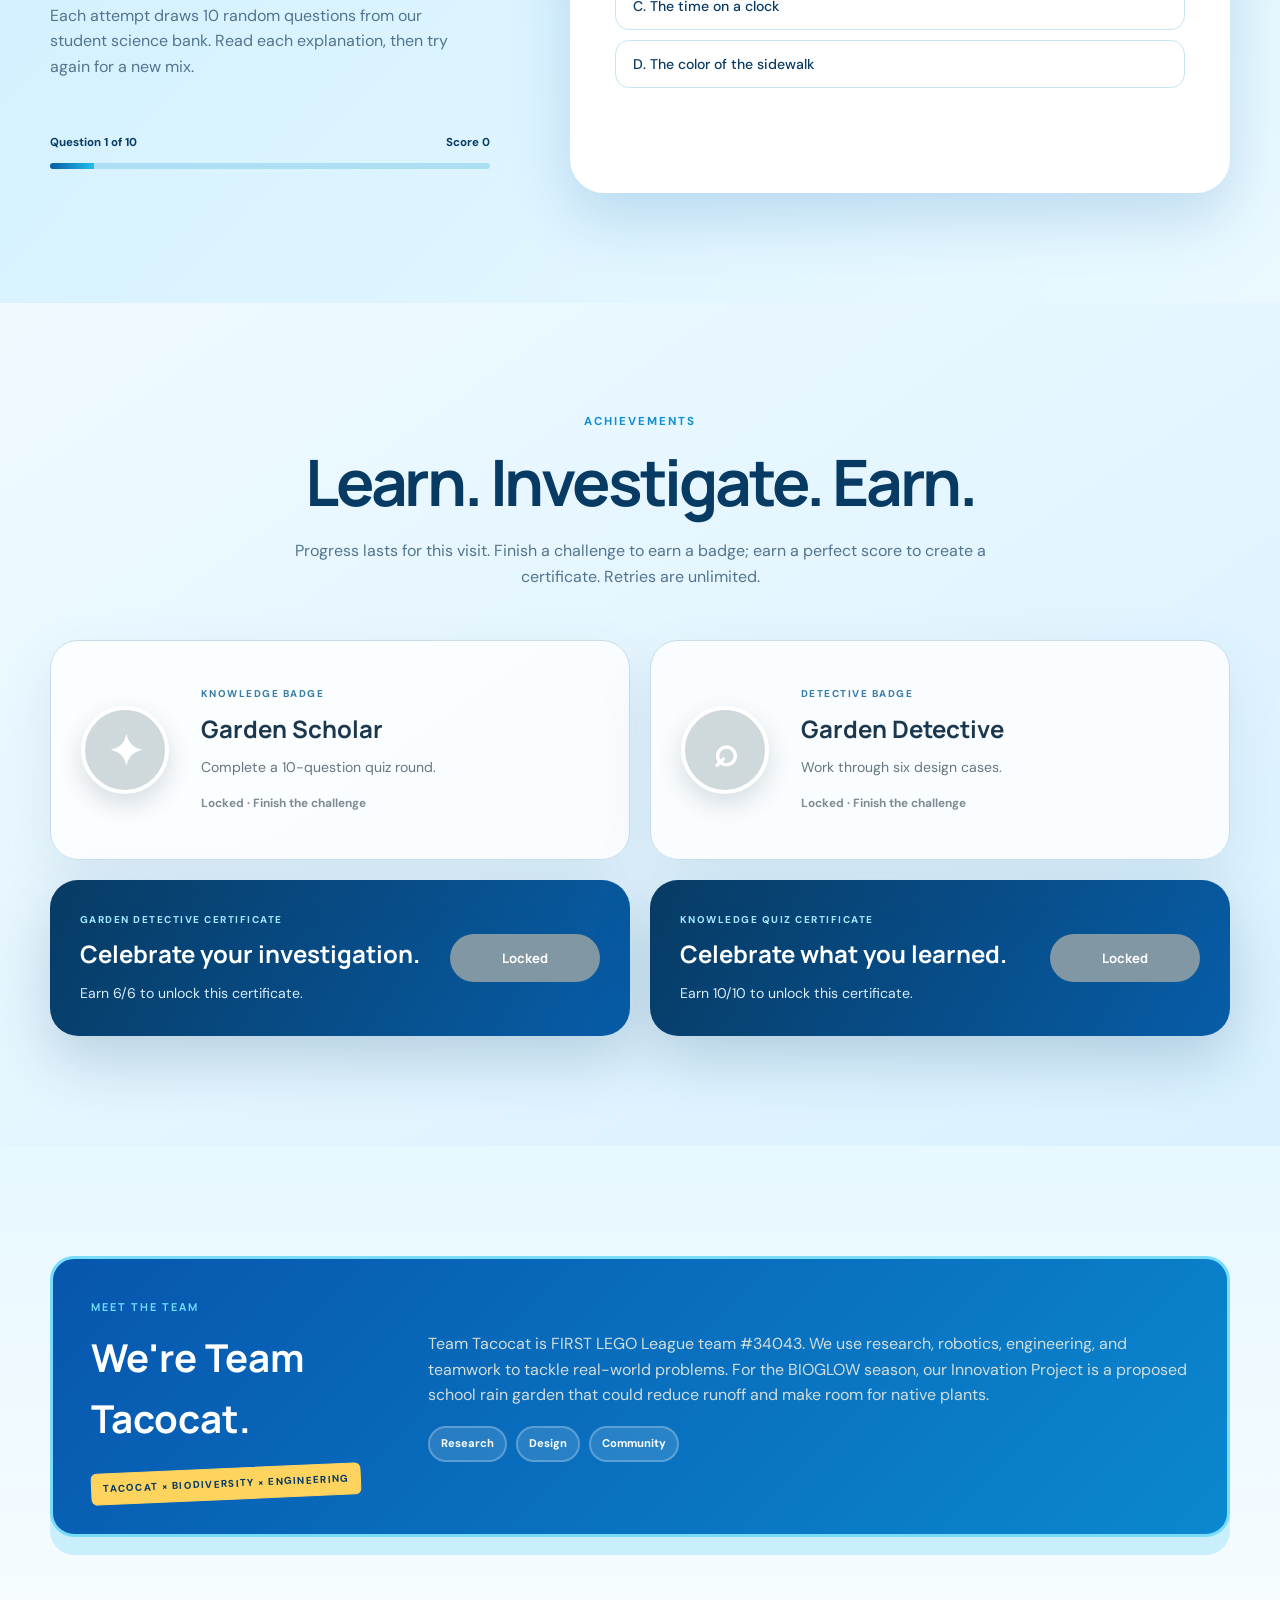
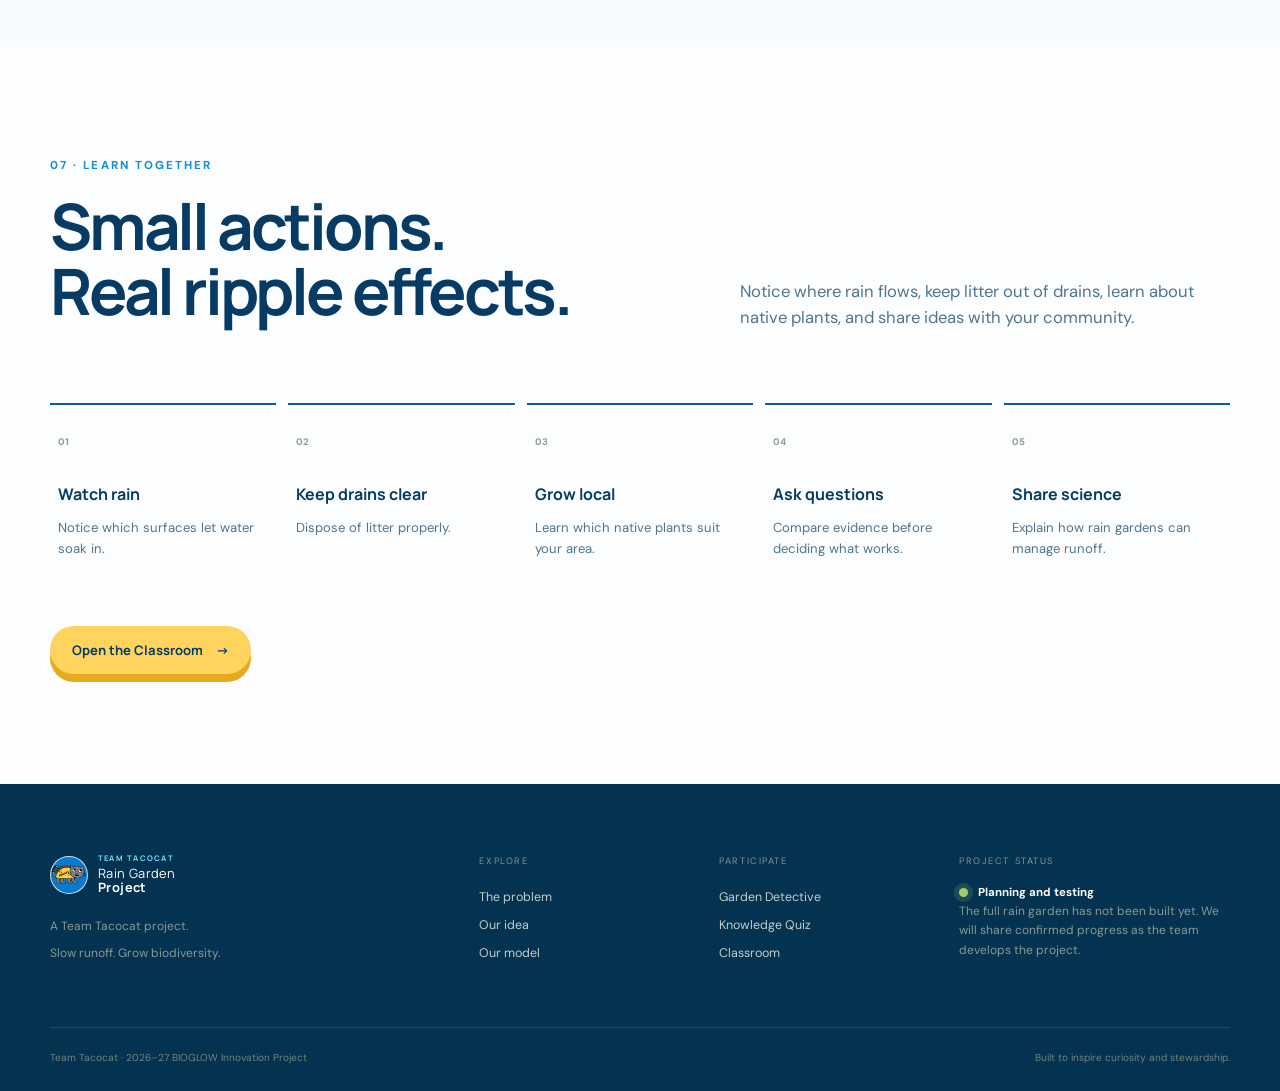
==== commit b5dae58b: "Explain rain garden process and planning" ====
--- a/index.html
+++ b/index.html
@@ -8,7 +8,7 @@
 <link rel="preconnect" href="https://fonts.googleapis.com"><link rel="preconnect" href="https://fonts.gstatic.com" crossorigin>
 <link href="https://fonts.googleapis.com/css2?family=DM+Sans:wght@400;500;600;700&family=Manrope:wght@500;600;700;800&display=swap" rel="stylesheet">
 <link rel="icon" href="assets/pwa-icon-192.png"><link rel="manifest" href="manifest.webmanifest"><link rel="apple-touch-icon" href="assets/pwa-icon-192.png">
-<link rel="stylesheet" href="styles.css?v=10"><link rel="stylesheet" href="rain-garden.css?v=3"><link rel="stylesheet" href="tacochat.css?v=10">
+<link rel="stylesheet" href="styles.css?v=10"><link rel="stylesheet" href="rain-garden.css?v=4"><link rel="stylesheet" href="tacochat.css?v=10">
 </head>
 <body><a class="skip" href="#main">Skip to content</a>
 <header class="site-header" id="home"><nav class="nav wrap" aria-label="Primary navigation"><a class="brand" href="#home"><span class="brand-mark brand-mascot"><img src="assets/tacocat-right.png" alt=""></span><span><small>FLL ROBOTICS TEAM</small>Team<br><b>Tacocat</b></span></a><button class="menu-toggle" type="button" aria-expanded="false" aria-controls="nav-links"><span></span><span></span><span></span><span class="sr-only">Open menu</span></button><div class="nav-links" id="nav-links"><a href="#home">Home</a><a href="#problem">The Problem</a><a href="#solution">Our Idea</a><a href="#experiment">Our Model</a><a href="#plan">Next Steps</a><a href="#detective">Detective</a><a href="#quiz">Quiz</a><a href="#team">Team</a><a class="classroom-open" href="classroom.html">Classroom</a><button class="pwa-install" id="pwa-install" type="button" hidden>Install app</button></div></nav></header>
@@ -16,6 +16,7 @@
 <section class="hero section-pad"><div class="hero-glow"></div><div class="wrap hero-grid"><div class="hero-copy reveal"><div class="eyebrow"><span></span> TEAM TACOCAT · 2026–27 BIOGLOW INNOVATION PROJECT</div><h1>A garden<br>for <em>the rain.</em></h1><p class="hero-tag">Slow runoff. Grow biodiversity.</p><p class="hero-text">Rainwater rushing across hard surfaces can carry pollution toward local waterways. Team Tacocat is designing a rain garden for our school: a planted place where runoff can slow down and soak into the ground.</p><div class="hero-actions"><a class="button primary" href="#solution">Explore our idea <span>↘</span></a><a class="button ghost" href="#experiment">See our model</a></div><a class="text-link" href="classroom.html">Learn in the Classroom <span>→</span></a></div><div class="hero-visual reveal delay-1"><div class="photo-frame garden-hero-photo"><img src="assets/garden-inspiration.webp" alt="Flowering garden with a stone path, plants, and a birdbath" fetchpriority="high"><div class="visual-label"><span class="pulse"></span><div><small>GARDEN INSPIRATION</small><strong>A planted place for rain</strong></div></div></div></div></div><div class="story-strip wrap" role="img" aria-label="Project steps"><span>Notice runoff</span><b>→</b><span>Design a garden</span><b>→</b><span>Test a model</span><b>→</b><span>Plan the build</span></div></section>
 <section class="section-pad protect" id="problem"><div class="wrap"><div class="section-head split reveal"><div><div class="kicker">01 · THE PROBLEM</div><h2>Where does the rain go?</h2></div><p>On pavement, rain cannot soak in easily. It becomes stormwater runoff, carrying soil, litter, fertilizer, and other materials downhill. The team began with water quality research, then chose a hands-on idea that could address runoff closer to its source.</p></div><div class="benefit-grid garden-facts"><article class="benefit"><div class="icon-circle">☔</div><span>01</span><h3>Rain falls</h3><p>Water lands on roofs, walkways, fields, and pavement around a school.</p></article><article class="benefit"><div class="icon-circle">↘</div><span>02</span><h3>Runoff moves</h3><p>Hard surfaces send more water downhill instead of letting it enter soil.</p></article><article class="benefit"><div class="icon-circle">≋</div><span>03</span><h3>Materials travel</h3><p>Moving water can pick up sediment, litter, nutrients, and road salt.</p></article><article class="benefit"><div class="icon-circle">✿</div><span>04</span><h3>Habitat matters</h3><p>A well-planned garden can make room for native plants and local wildlife.</p></article></div></div></section>
 <section class="section-pad quality" id="solution"><div class="wrap"><div class="section-head centered reveal"><div class="kicker light">02 · OUR PROPOSED SOLUTION</div><h2>What is a rain garden?</h2><p>A shallow planted area that receives runoff. Its soil and plants give water a place to slow down and soak in. Site conditions, drainage, and plant choice all affect how well it works.</p></div><div class="quality-grid garden-steps"><article class="quality-card" data-color="blue"><div class="quality-top"><span class="quality-symbol">↘</span></div><h3>Catch runoff</h3><p>Choose a place where rainwater can flow into the garden.</p></article><article class="quality-card" data-color="sand"><div class="quality-top"><span class="quality-symbol">≋</span></div><h3>Slow the flow</h3><p>A shallow basin gives moving water room to spread out.</p></article><article class="quality-card" data-color="green"><div class="quality-top"><span class="quality-symbol">↓</span></div><h3>Let it soak in</h3><p>Suitable soil allows water to infiltrate between storms.</p></article><article class="quality-card" data-color="coral"><div class="quality-top"><span class="quality-symbol">✿</span></div><h3>Support life</h3><p>Native plants can provide food and shelter for local wildlife.</p></article></div><p class="garden-caution">The proposed garden has not been built. The team still needs to test the model, check a location, and select appropriate plants.</p></div></section>
+<section class="section-pad garden-guide" id="garden-guide" aria-labelledby="garden-guide-title"><div class="wrap"><div class="garden-guide-head"><div><div class="kicker">RAIN GARDEN 101</div><h2 id="garden-guide-title">A garden that works with rain.</h2></div><p>A rain garden is a shallow planted basin, not a permanent pond. It receives runoff from nearby hard surfaces and gives that water time to slow down and soak into suitable soil.</p></div><ol class="garden-guide-steps"><li><span>01 · ARRIVE</span><h3>Runoff enters</h3><p>Water from a roof, sidewalk, or other hard surface flows toward the garden.</p></li><li><span>02 · PAUSE</span><h3>Water spreads out</h3><p>The shallow basin holds water temporarily instead of sending it all downhill at once.</p></li><li><span>03 · FILTER</span><h3>Soil does some work</h3><p>As water moves through the planted soil, some sediment and pollutants can be filtered or held back.</p></li><li><span>04 · DRAIN</span><h3>The garden dries</h3><p>Water soaks into the ground where conditions allow. A safe overflow path matters for larger storms.</p></li></ol><div class="garden-guide-details"><article><div class="garden-guide-symbol">⌖</div><h3>Location matters</h3><p>The garden needs runoff to reach it and soil that drains well enough. A real school site also needs checks for slopes, buildings, buried utilities, and permission before digging.</p></article><article><div class="garden-guide-symbol">✿</div><h3>Plants and care matter</h3><p>Locally suitable native plants can offer food and shelter to wildlife. After planting, people still need to remove litter, watch for water that stays too long, and care for mulch and plants.</p></article></div><p class="garden-guide-limit"><strong>For our project:</strong> These are general rain-garden principles. Team Tacocat has proposed a school garden, but its location, design, and performance still need testing and review.</p><p class="garden-guide-sources">Learn more: <a href="https://www.epa.gov/green-infrastructure/types-green-infrastructure" target="_blank" rel="noopener noreferrer">U.S. EPA rain gardens</a> · <a href="https://camden.njaes.rutgers.edu/enr/rain-gardens/" target="_blank" rel="noopener noreferrer">Rutgers Cooperative Extension</a></p></div></section>
 <section class="section-pad runoff-story" id="experiment"><div class="wrap runoff-layout"><div class="runoff-copy reveal"><div class="kicker">03 · TEST THE IDEA</div><h2>Three models. One question.</h2><p>The notebook proposes comparing an empty control, a grass-and-soil model, and a layered rain-garden model with plants, soil, sand, and gravel. Water collected beneath each model could be compared to see what the setups do differently.</p><div class="runoff-facts" role="img" aria-label="Three proposed model setups"><span>Empty control</span><i>↔</i><span>Grass + soil</span><i>↔</i><span>Rain garden</span></div><p class="runoff-note">This is a draft comparison. We will share measured results only after testing is documented.</p></div><figure class="model-figure reveal delay-1"><img src="assets/rain-garden-model.jpg" alt="Draft diagram comparing an empty control, grass and soil, and a layered rain garden"><figcaption>Draft model diagram from the engineering notebook.</figcaption></figure></div></section>
 <section class="section-pad monitoring" id="plan"><div class="wrap"><div class="monitor-head reveal"><div><div class="kicker">04 · PLAN BEFORE PLANTING</div><h2>What comes next?</h2><p>The team is exploring possible school locations, garden size, native plants, drainage, materials, and how to explain the project to visitors. A full garden remains a proposal while those details are checked.</p></div><span class="dev-badge"><i></i> Planning stage</span></div><div class="monitor-grid garden-plan-grid"><article class="sensor-card"><span>01 · CHOOSE A PLACE</span><strong>Follow the water</strong><small>Look at slopes and runoff sources. Avoid foundations, buried utilities, and busy paths.</small></article><article class="sensor-card"><span>02 · CHECK THE SOIL</span><strong>Test drainage</strong><small>Check whether water can soak in between storms, with guidance from adults and experts.</small></article><article class="sensor-card"><span>03 · DESIGN FOR LIFE</span><strong>Choose plants</strong><small>Match locally appropriate native plants to the site's wet and dry conditions.</small></article><article class="sensor-card"><span>04 · SHARE THE IDEA</span><strong>Teach others</strong><small>The notebook suggests an educational sign with a QR code to explain the garden.</small></article></div></div></section>
 <section class="section-pad games" id="detective"><div class="wrap"><div class="section-head centered reveal"><div class="kicker">05 · THINK LIKE A DESIGNER</div><h2>Rain Garden Detective</h2><p>Six short decisions about runoff, testing, safety, and habitat. Retry as often as you like.</p></div><div class="game-shell"><div class="game-intro"><div class="detective-mark">⌕</div><span>TEAM TACOCAT INTERACTIVE CHALLENGE</span><h3>Garden Detective</h3><p>Use evidence to make the next design decision.</p><div class="score-ring"><span id="detective-number">1</span><small id="detective-total">of 6</small></div></div><div class="game-panel" id="detective-game"></div></div></div></section>
--- a/rain-garden.css
+++ b/rain-garden.css
@@ -4,6 +4,25 @@
 .garden-steps .quality-card{min-height:240px}
 .garden-steps .quality-card .quality-top{margin-bottom:1.2rem}
 .garden-caution{max-width:900px;margin:2rem auto 0;text-align:center;color:#e4f7ff;font-size:1.08rem}
+.garden-guide{background:#f3fbff;color:#0c3553}
+.garden-guide-head{display:grid;grid-template-columns:1fr 1fr;gap:60px;align-items:end;margin-bottom:38px}
+.garden-guide-head h2{margin:0;max-width:650px}
+.garden-guide-head p{font-size:1.12rem;line-height:1.7;color:#52758b;margin:0 0 5px}
+.garden-guide-steps{list-style:none;display:grid;grid-template-columns:repeat(4,minmax(0,1fr));gap:14px;margin:0;padding:0}
+.garden-guide-steps li{position:relative;background:white;border:1px solid #cde5f3;border-radius:22px;padding:28px 25px;box-shadow:0 18px 42px #104f7710}
+.garden-guide-steps li:not(:last-child):after{content:'→';position:absolute;right:-19px;top:50%;z-index:1;display:grid;place-items:center;width:34px;height:34px;border-radius:50%;background:#0a7bbd;color:white;font-weight:800;transform:translateY(-50%)}
+.garden-guide-steps span{display:block;color:#138bc9;font-size:.7rem;font-weight:800;letter-spacing:.15em;margin-bottom:30px}
+.garden-guide-steps h3{font-size:1.35rem;line-height:1.2;margin-bottom:12px}
+.garden-guide-steps p{color:#567488;font-size:.94rem;line-height:1.6;margin:0}
+.garden-guide-details{display:grid;grid-template-columns:repeat(2,minmax(0,1fr));gap:18px;margin-top:24px}
+.garden-guide-details article{background:#e7f5fc;border:1px solid #cde5f3;border-radius:22px;padding:28px 30px}
+.garden-guide-symbol{font-size:1.7rem;color:#0a7bbd;margin-bottom:12px}
+.garden-guide-details h3{font-size:1.25rem;margin-bottom:8px}
+.garden-guide-details p{color:#52758b;line-height:1.65;margin:0}
+.garden-guide-limit{border-left:4px solid #ffc94e;padding:12px 18px;margin:28px 0 8px;background:white;border-radius:0 12px 12px 0;color:#446980}
+.garden-guide-limit strong{color:#0c3553}
+.garden-guide-sources{font-size:.84rem;color:#617e90;margin:12px 0 0}
+.garden-guide-sources a{color:#006ab0;font-weight:700;text-underline-offset:3px}
 .model-figure{margin:0;padding:16px;background:white;border-radius:28px;box-shadow:0 24px 60px #0b48731a}
 .model-figure img{display:block;width:100%;height:auto;border-radius:14px}
 .model-figure figcaption{padding:12px 6px 2px;text-align:center;color:#56768a;font-size:.9rem}
@@ -13,5 +32,5 @@
 .garden-plan-grid .sensor-card:hover{transform:none}
 #team .team-intro{margin-top:0}
 #involved .button{margin-top:2rem}
-@media(max-width:900px){.garden-facts{grid-template-columns:repeat(2,minmax(0,1fr))}}
-@media(max-width:600px){.garden-facts{grid-template-columns:1fr}.garden-plan-grid .sensor-card{min-height:auto}}
+@media(max-width:900px){.garden-facts{grid-template-columns:repeat(2,minmax(0,1fr))}.garden-guide-head{grid-template-columns:1fr;gap:16px}.garden-guide-steps{grid-template-columns:repeat(2,minmax(0,1fr))}.garden-guide-steps li:nth-child(2):after{display:none}}
+@media(max-width:600px){.garden-facts{grid-template-columns:1fr}.garden-plan-grid .sensor-card{min-height:auto}.garden-guide-steps,.garden-guide-details{grid-template-columns:1fr}.garden-guide-steps li:after{display:none}.garden-guide-steps li{padding:24px}.garden-guide-steps span{margin-bottom:16px}}
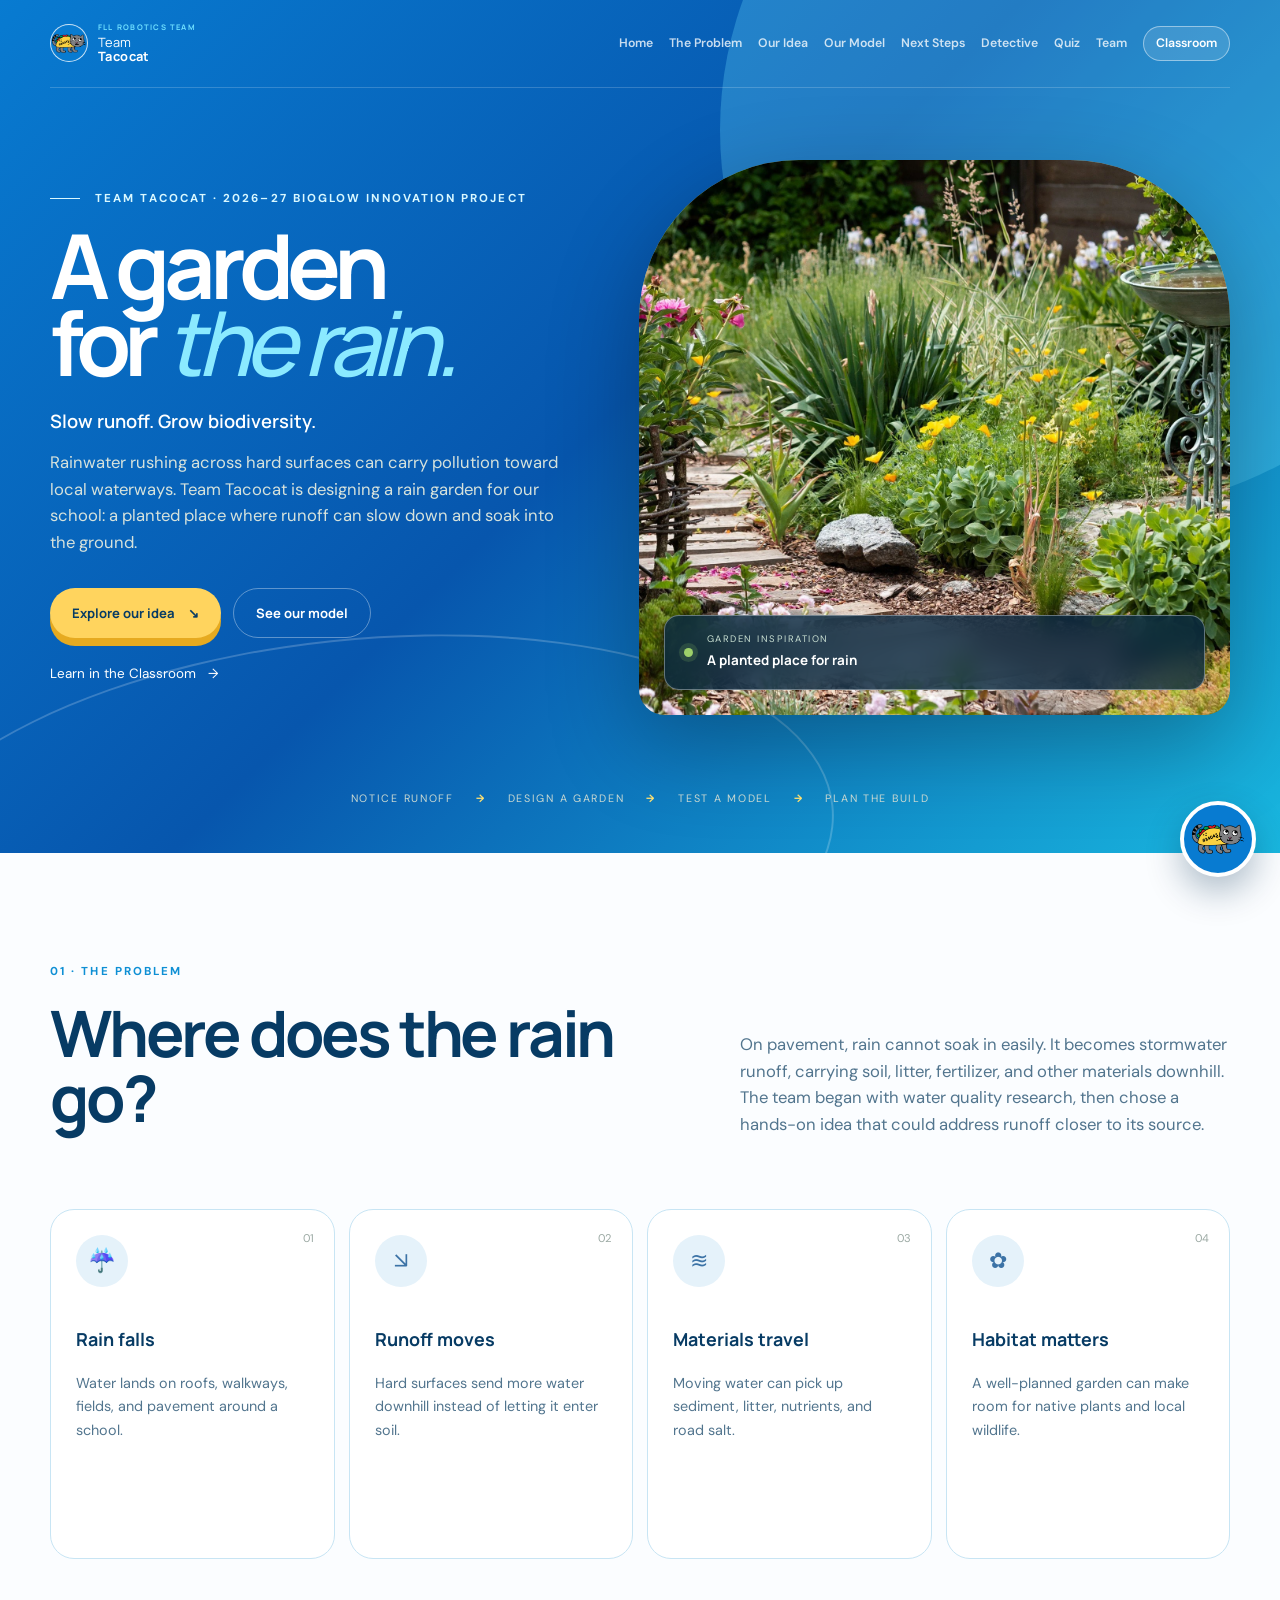
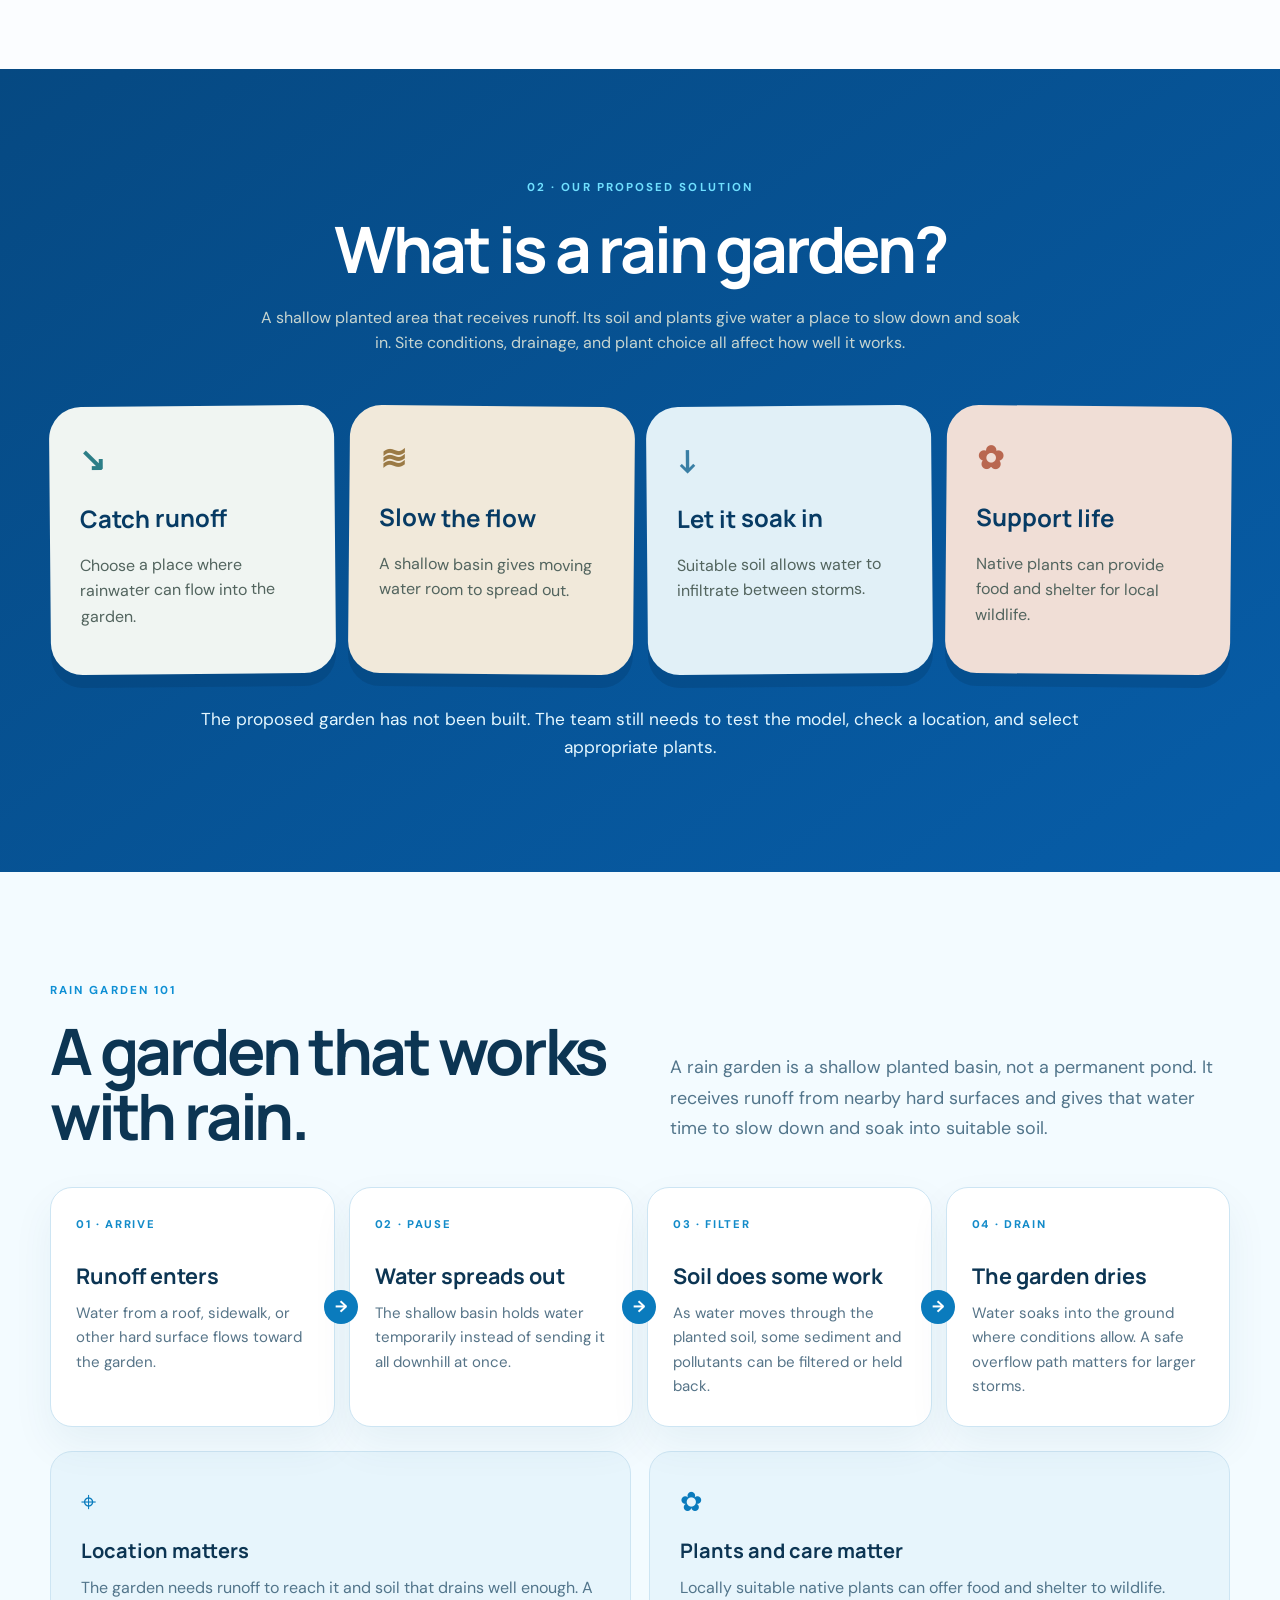
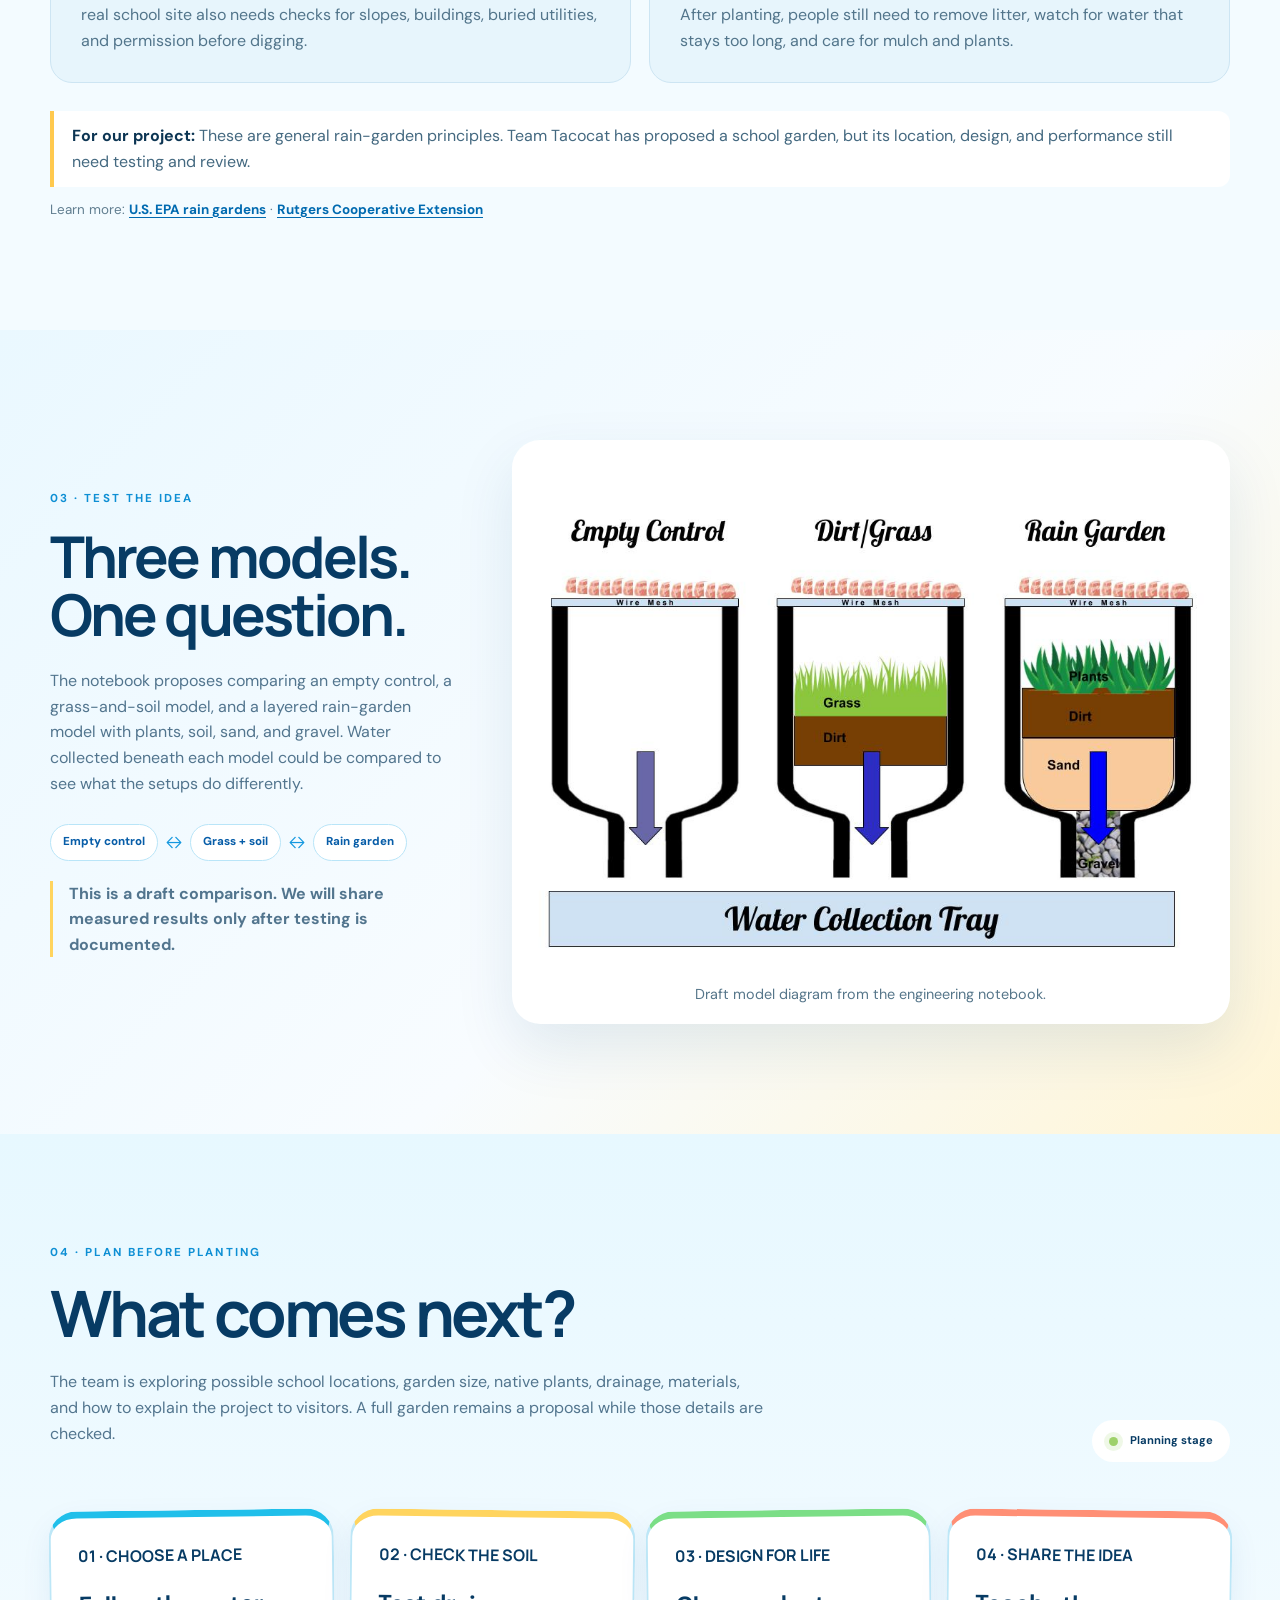
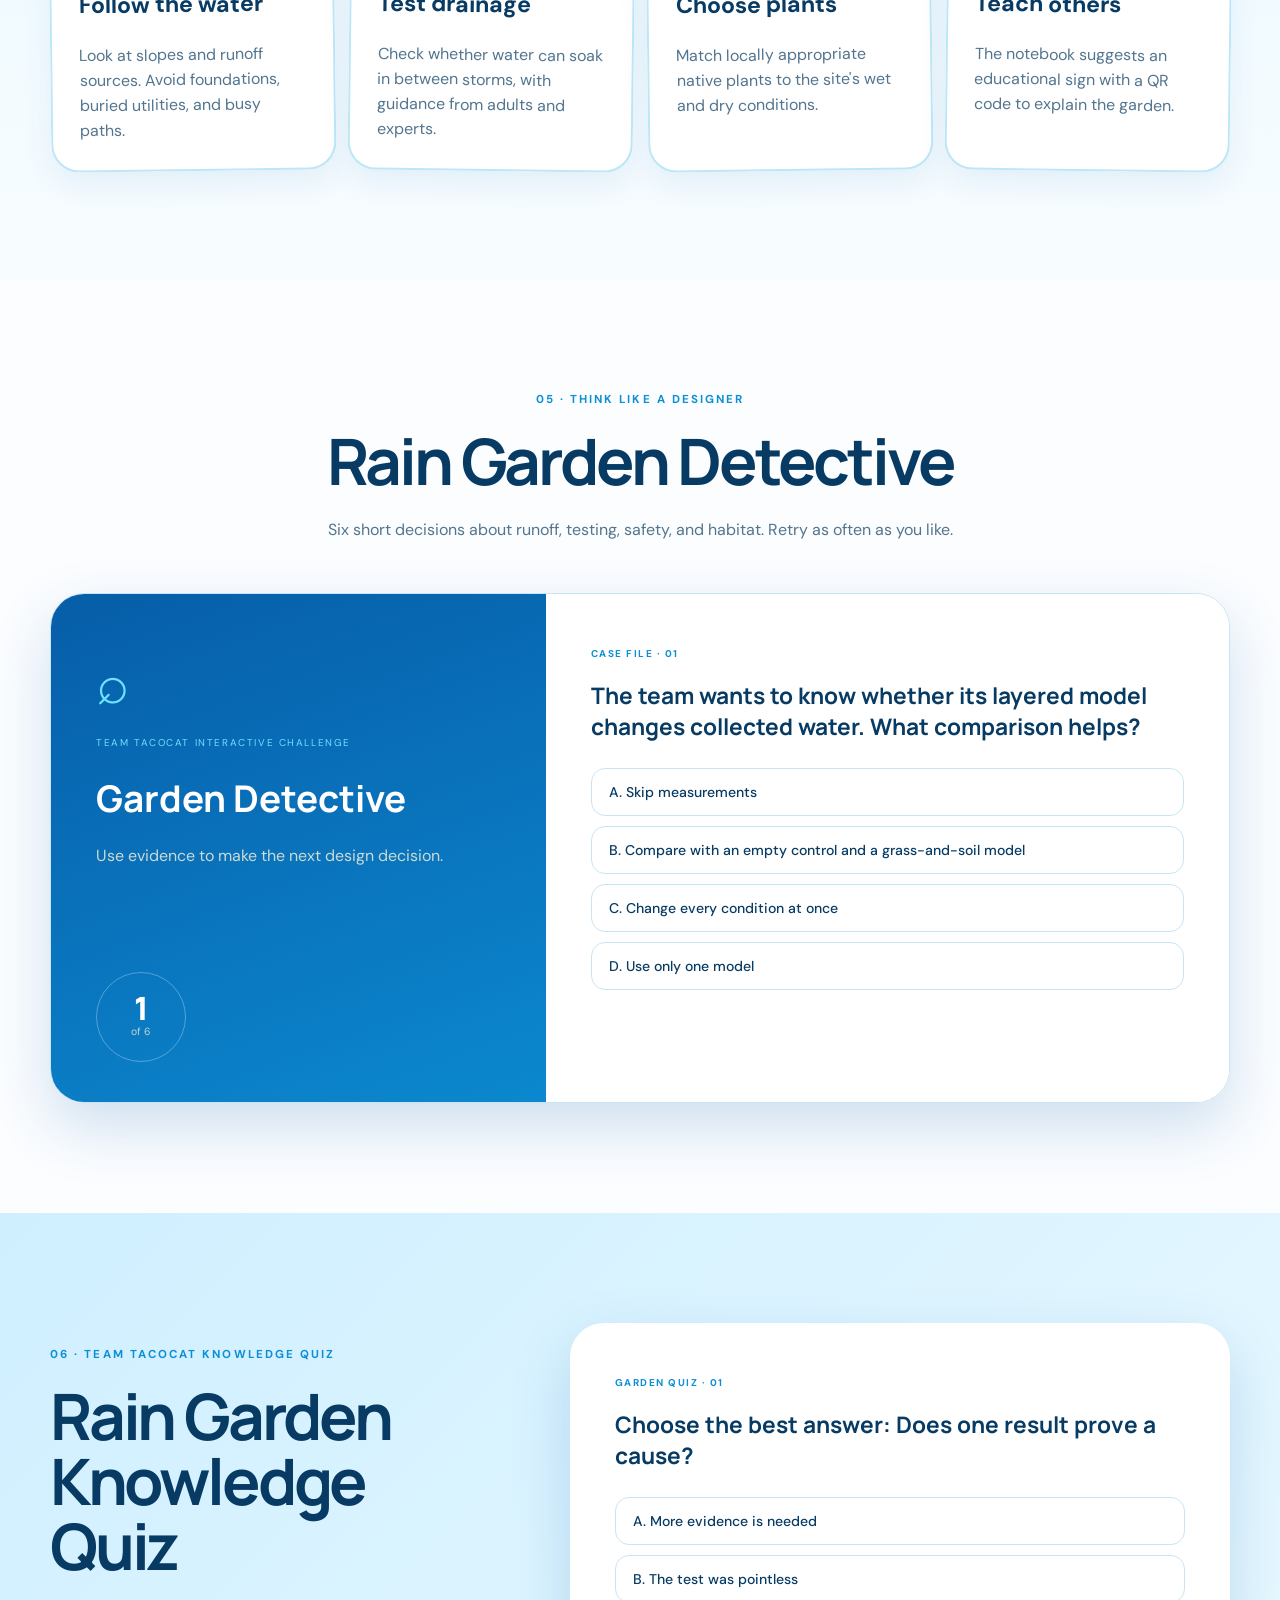
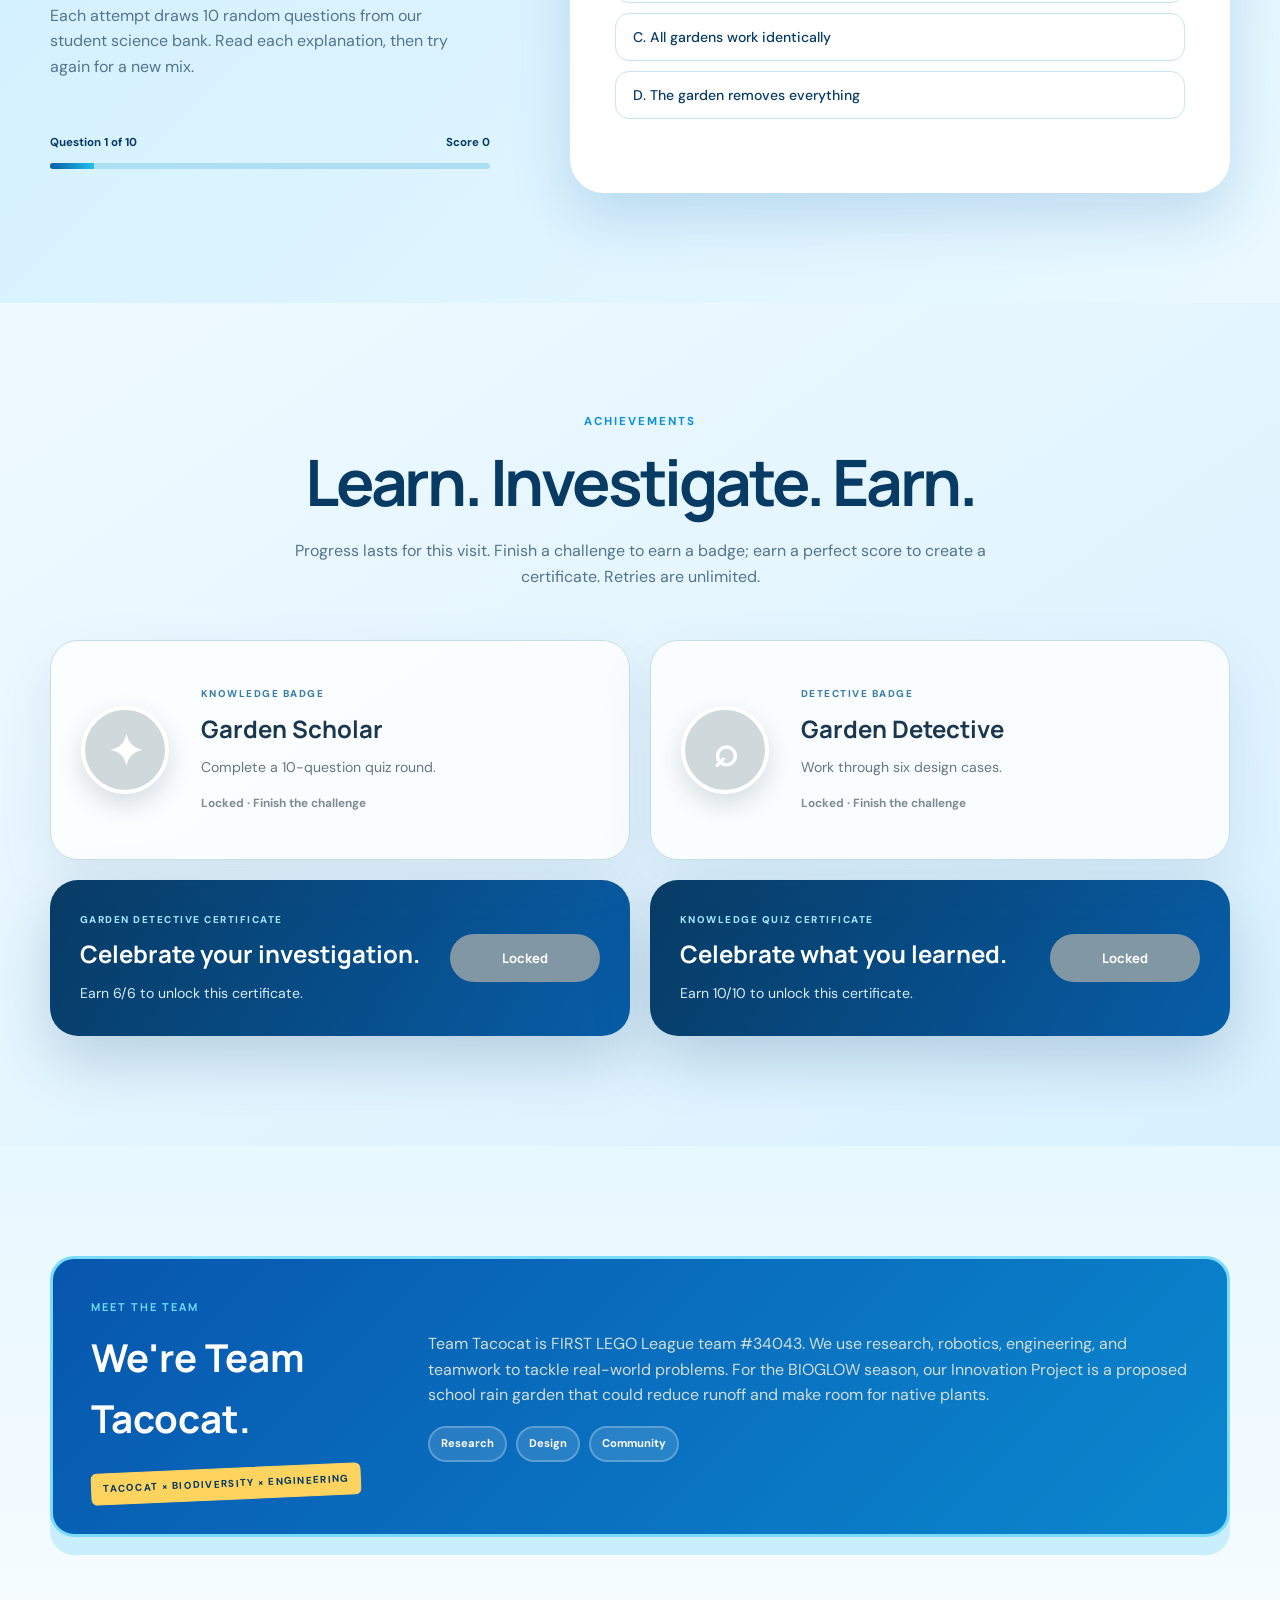
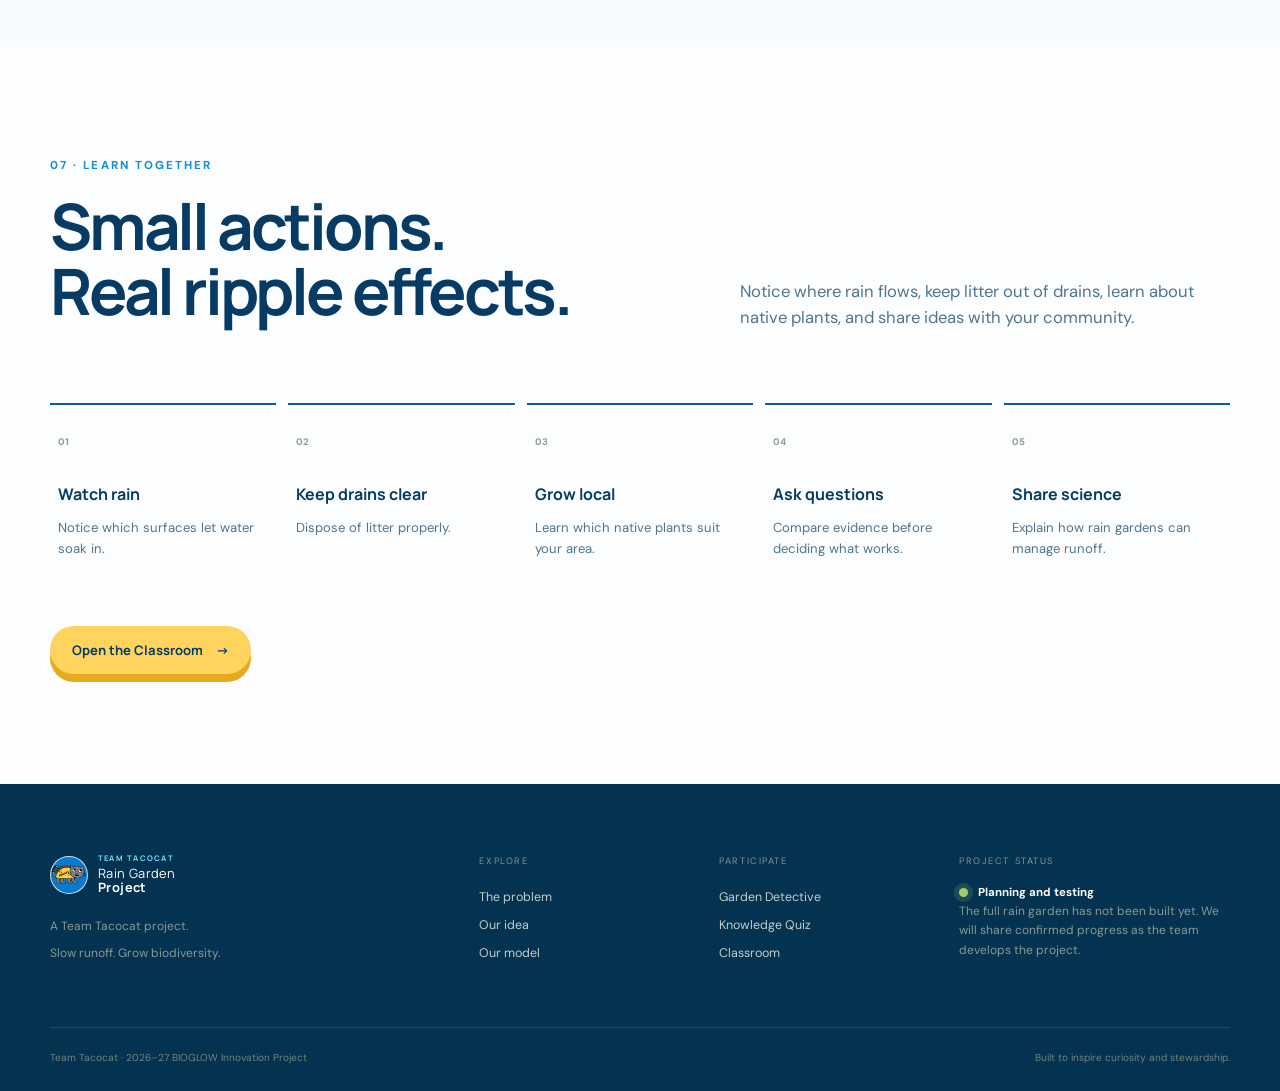
==== commit dbc5aa1e: "Center guide arrows between cards" ====
--- a/index.html
+++ b/index.html
@@ -8,7 +8,7 @@
 <link rel="preconnect" href="https://fonts.googleapis.com"><link rel="preconnect" href="https://fonts.gstatic.com" crossorigin>
 <link href="https://fonts.googleapis.com/css2?family=DM+Sans:wght@400;500;600;700&family=Manrope:wght@500;600;700;800&display=swap" rel="stylesheet">
 <link rel="icon" href="assets/pwa-icon-192.png"><link rel="manifest" href="manifest.webmanifest"><link rel="apple-touch-icon" href="assets/pwa-icon-192.png">
-<link rel="stylesheet" href="styles.css?v=10"><link rel="stylesheet" href="rain-garden.css?v=4"><link rel="stylesheet" href="tacochat.css?v=10">
+<link rel="stylesheet" href="styles.css?v=10"><link rel="stylesheet" href="rain-garden.css?v=5"><link rel="stylesheet" href="tacochat.css?v=10">
 </head>
 <body><a class="skip" href="#main">Skip to content</a>
 <header class="site-header" id="home"><nav class="nav wrap" aria-label="Primary navigation"><a class="brand" href="#home"><span class="brand-mark brand-mascot"><img src="assets/tacocat-right.png" alt=""></span><span><small>FLL ROBOTICS TEAM</small>Team<br><b>Tacocat</b></span></a><button class="menu-toggle" type="button" aria-expanded="false" aria-controls="nav-links"><span></span><span></span><span></span><span class="sr-only">Open menu</span></button><div class="nav-links" id="nav-links"><a href="#home">Home</a><a href="#problem">The Problem</a><a href="#solution">Our Idea</a><a href="#experiment">Our Model</a><a href="#plan">Next Steps</a><a href="#detective">Detective</a><a href="#quiz">Quiz</a><a href="#team">Team</a><a class="classroom-open" href="classroom.html">Classroom</a><button class="pwa-install" id="pwa-install" type="button" hidden>Install app</button></div></nav></header>
--- a/rain-garden.css
+++ b/rain-garden.css
@@ -10,7 +10,7 @@
 .garden-guide-head p{font-size:1.12rem;line-height:1.7;color:#52758b;margin:0 0 5px}
 .garden-guide-steps{list-style:none;display:grid;grid-template-columns:repeat(4,minmax(0,1fr));gap:14px;margin:0;padding:0}
 .garden-guide-steps li{position:relative;background:white;border:1px solid #cde5f3;border-radius:22px;padding:28px 25px;box-shadow:0 18px 42px #104f7710}
-.garden-guide-steps li:not(:last-child):after{content:'→';position:absolute;right:-19px;top:50%;z-index:1;display:grid;place-items:center;width:34px;height:34px;border-radius:50%;background:#0a7bbd;color:white;font-weight:800;transform:translateY(-50%)}
+.garden-guide-steps li:not(:last-child):after{content:'→';position:absolute;right:-24px;top:50%;z-index:1;display:grid;place-items:center;width:34px;height:34px;border-radius:50%;background:#0a7bbd;color:white;font-weight:800;transform:translateY(-50%)}
 .garden-guide-steps span{display:block;color:#138bc9;font-size:.7rem;font-weight:800;letter-spacing:.15em;margin-bottom:30px}
 .garden-guide-steps h3{font-size:1.35rem;line-height:1.2;margin-bottom:12px}
 .garden-guide-steps p{color:#567488;font-size:.94rem;line-height:1.6;margin:0}
